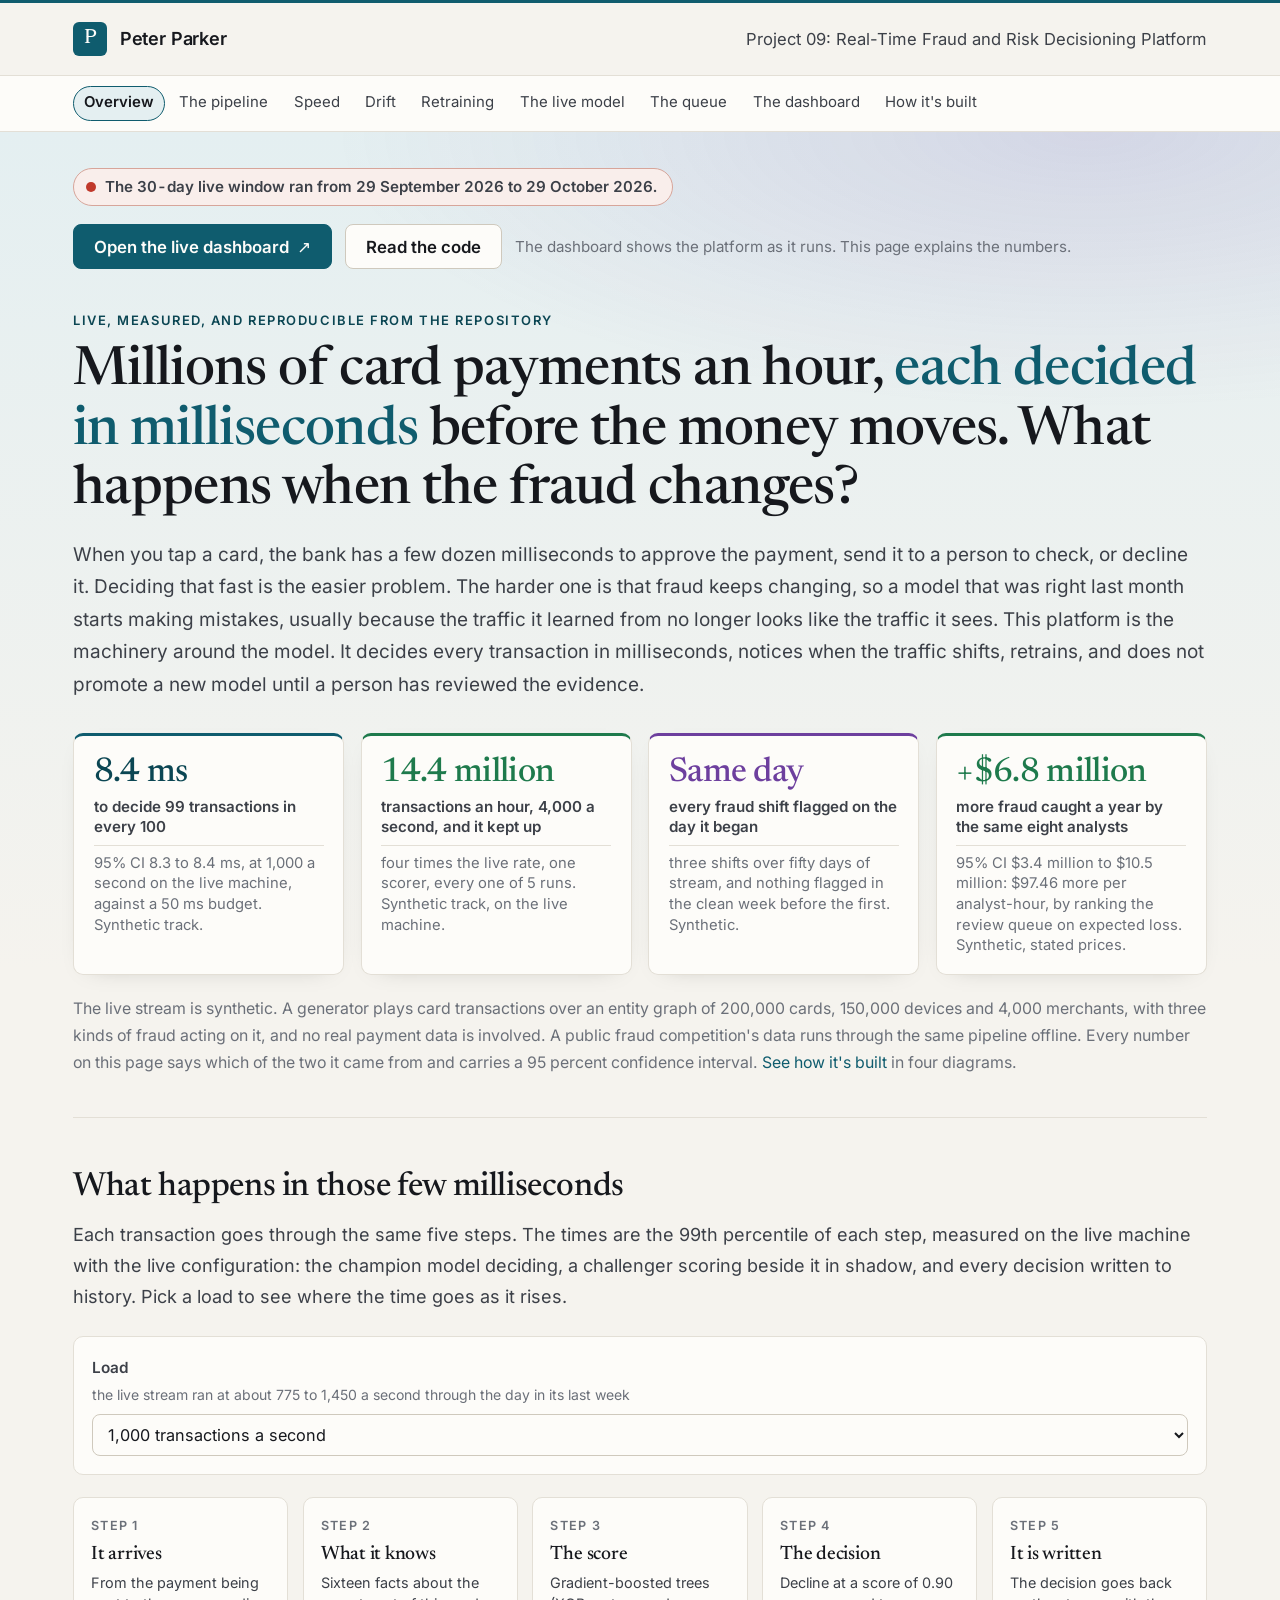
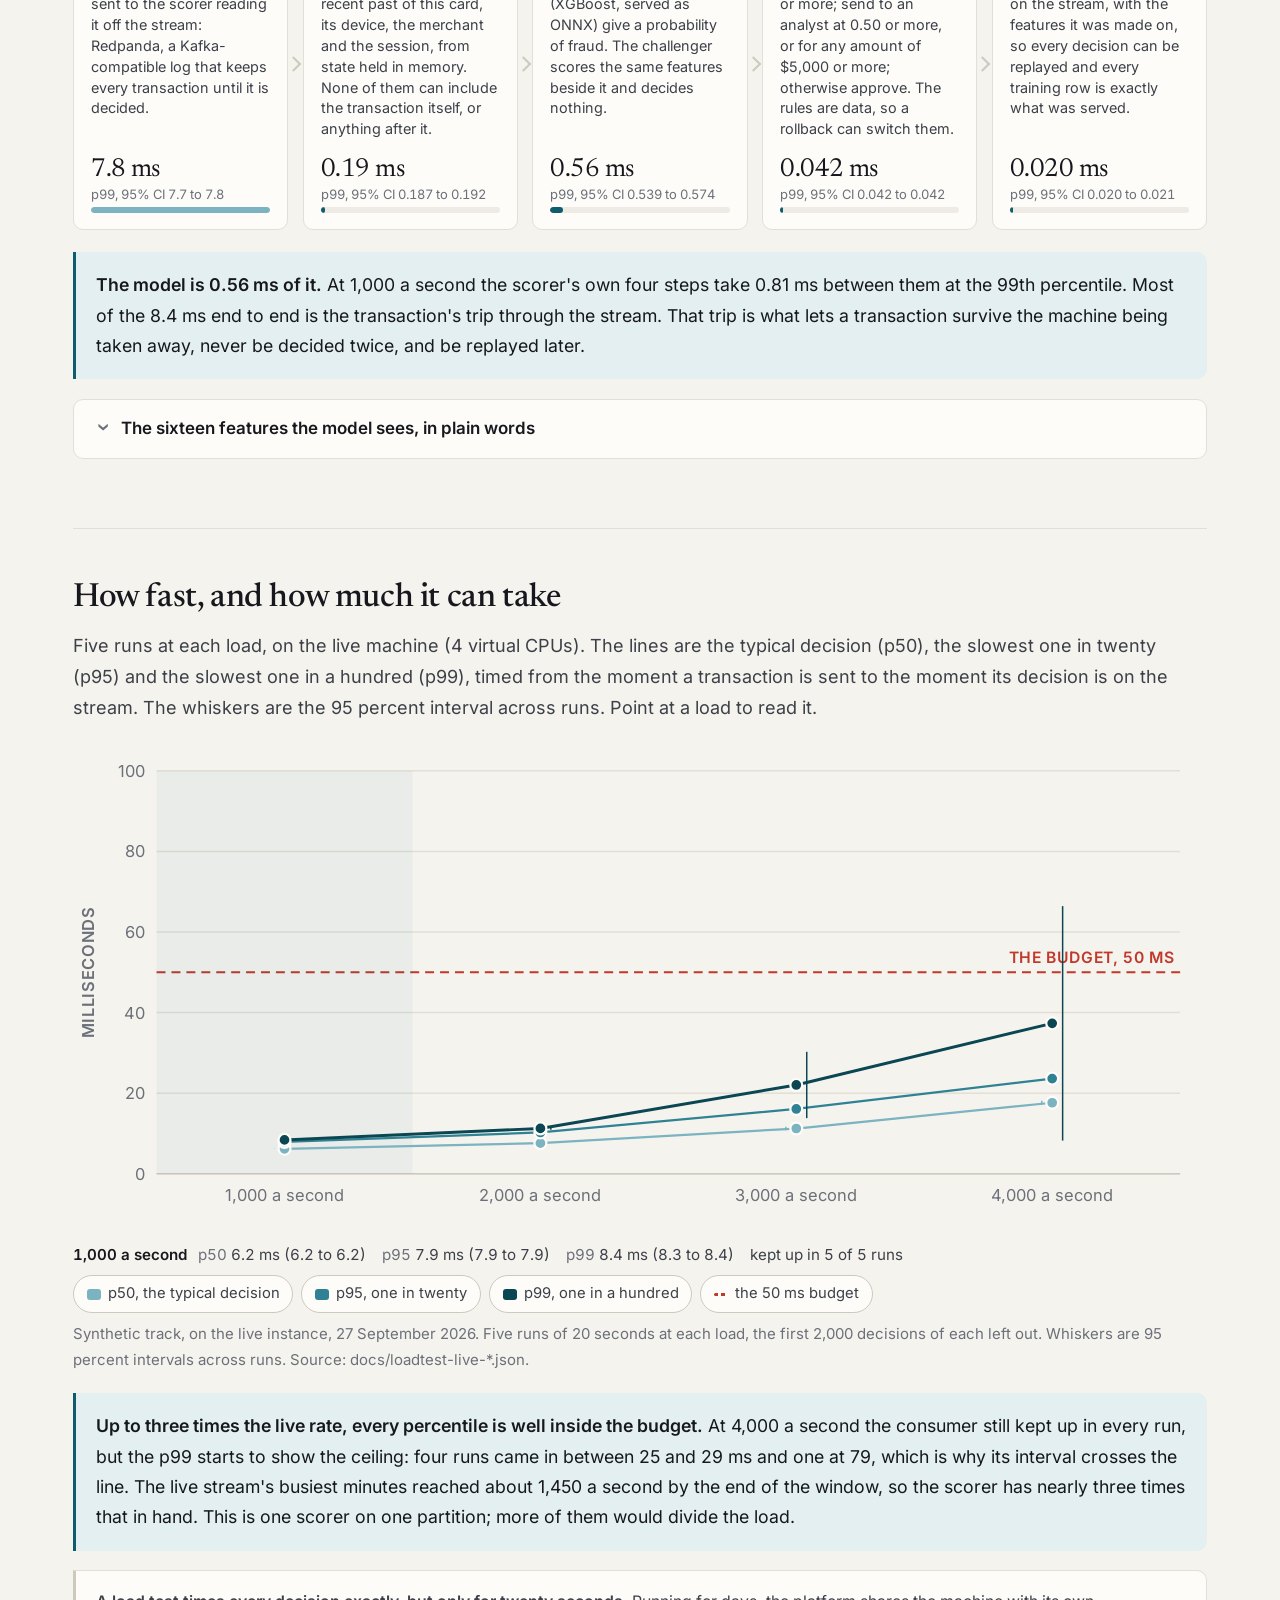
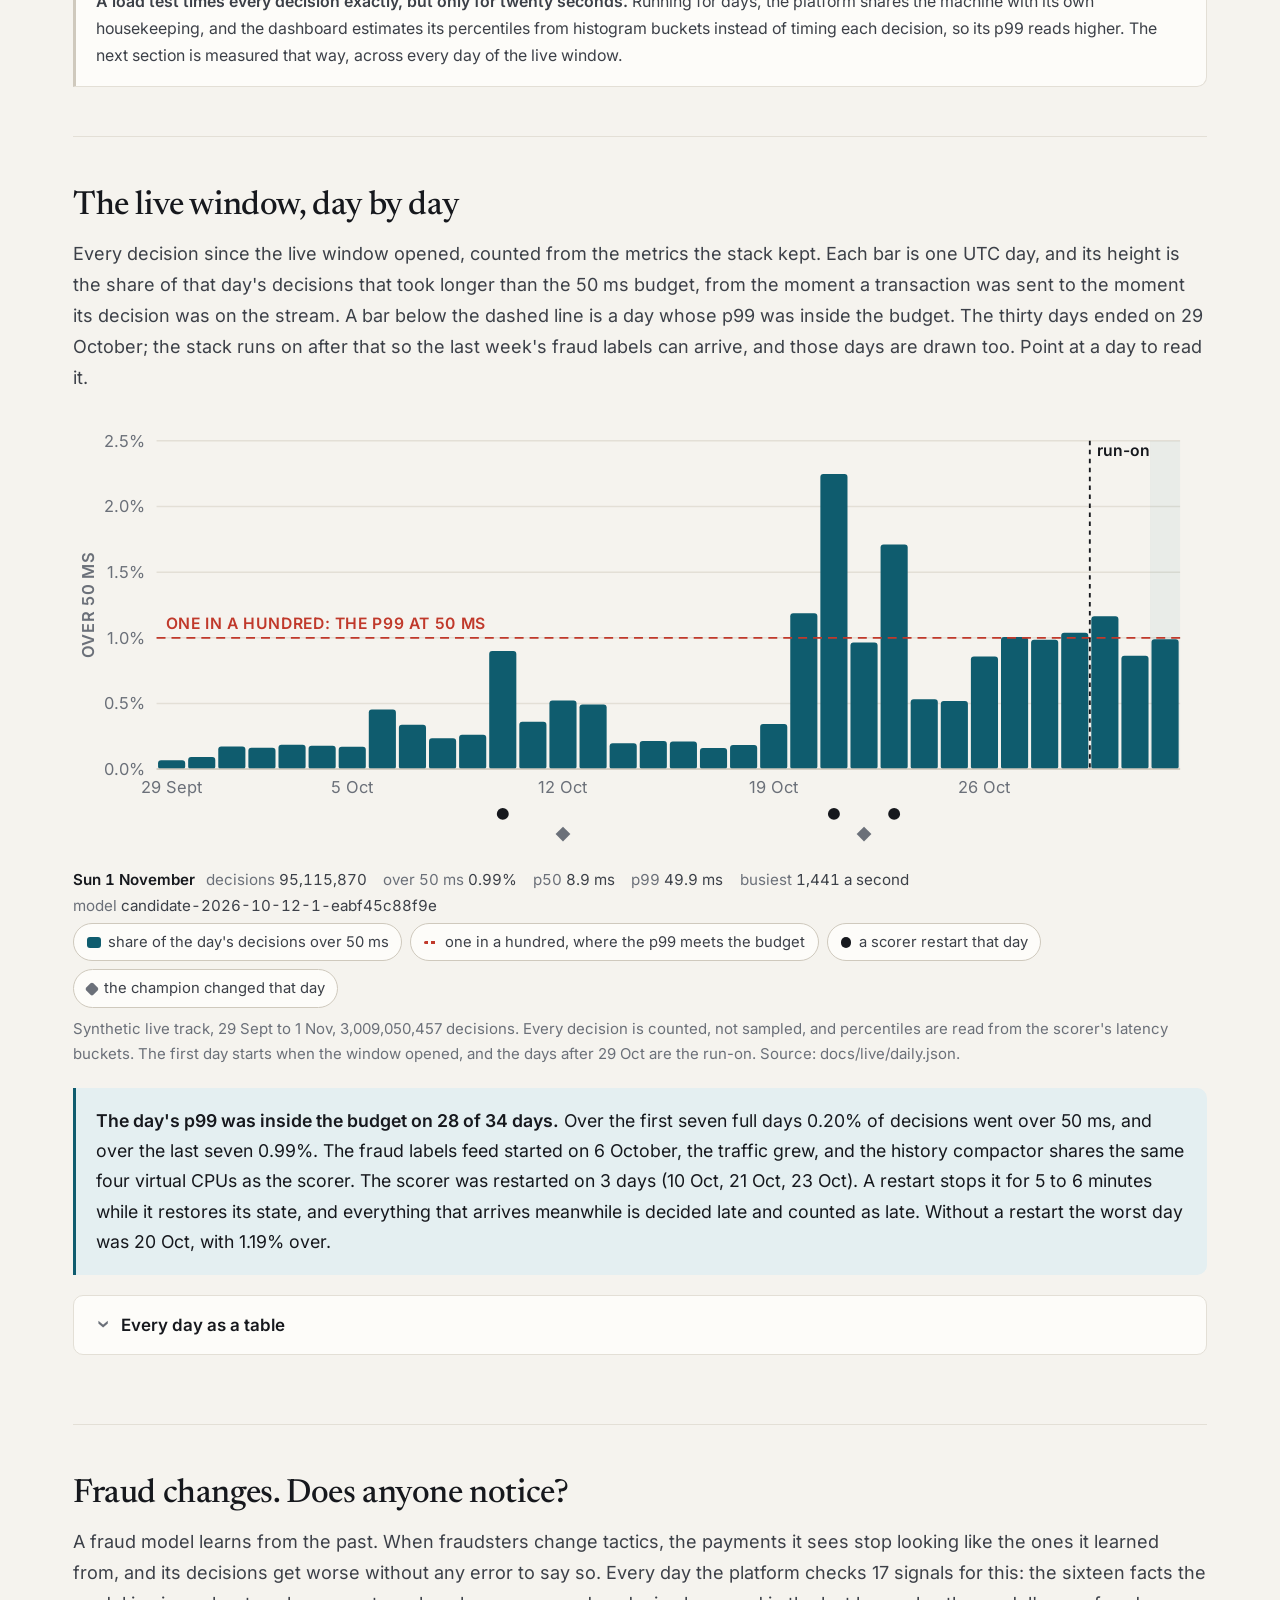
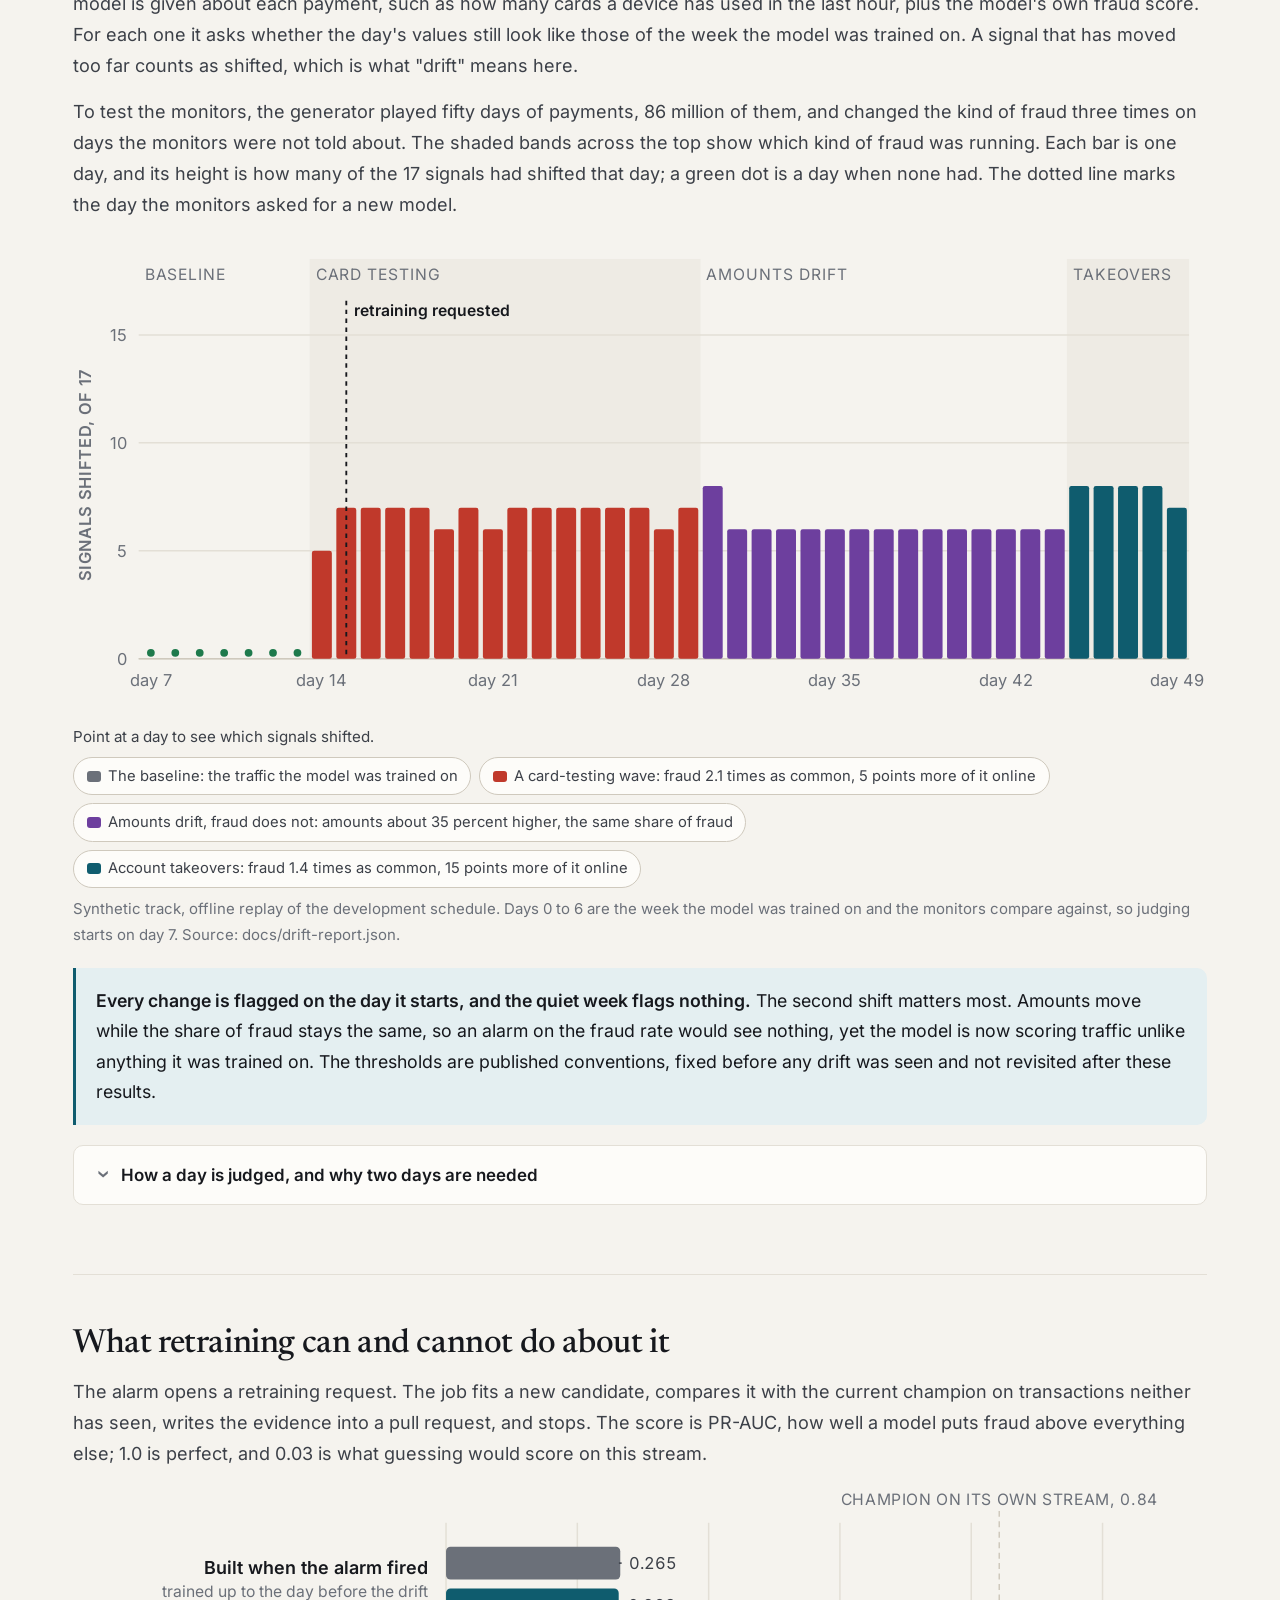
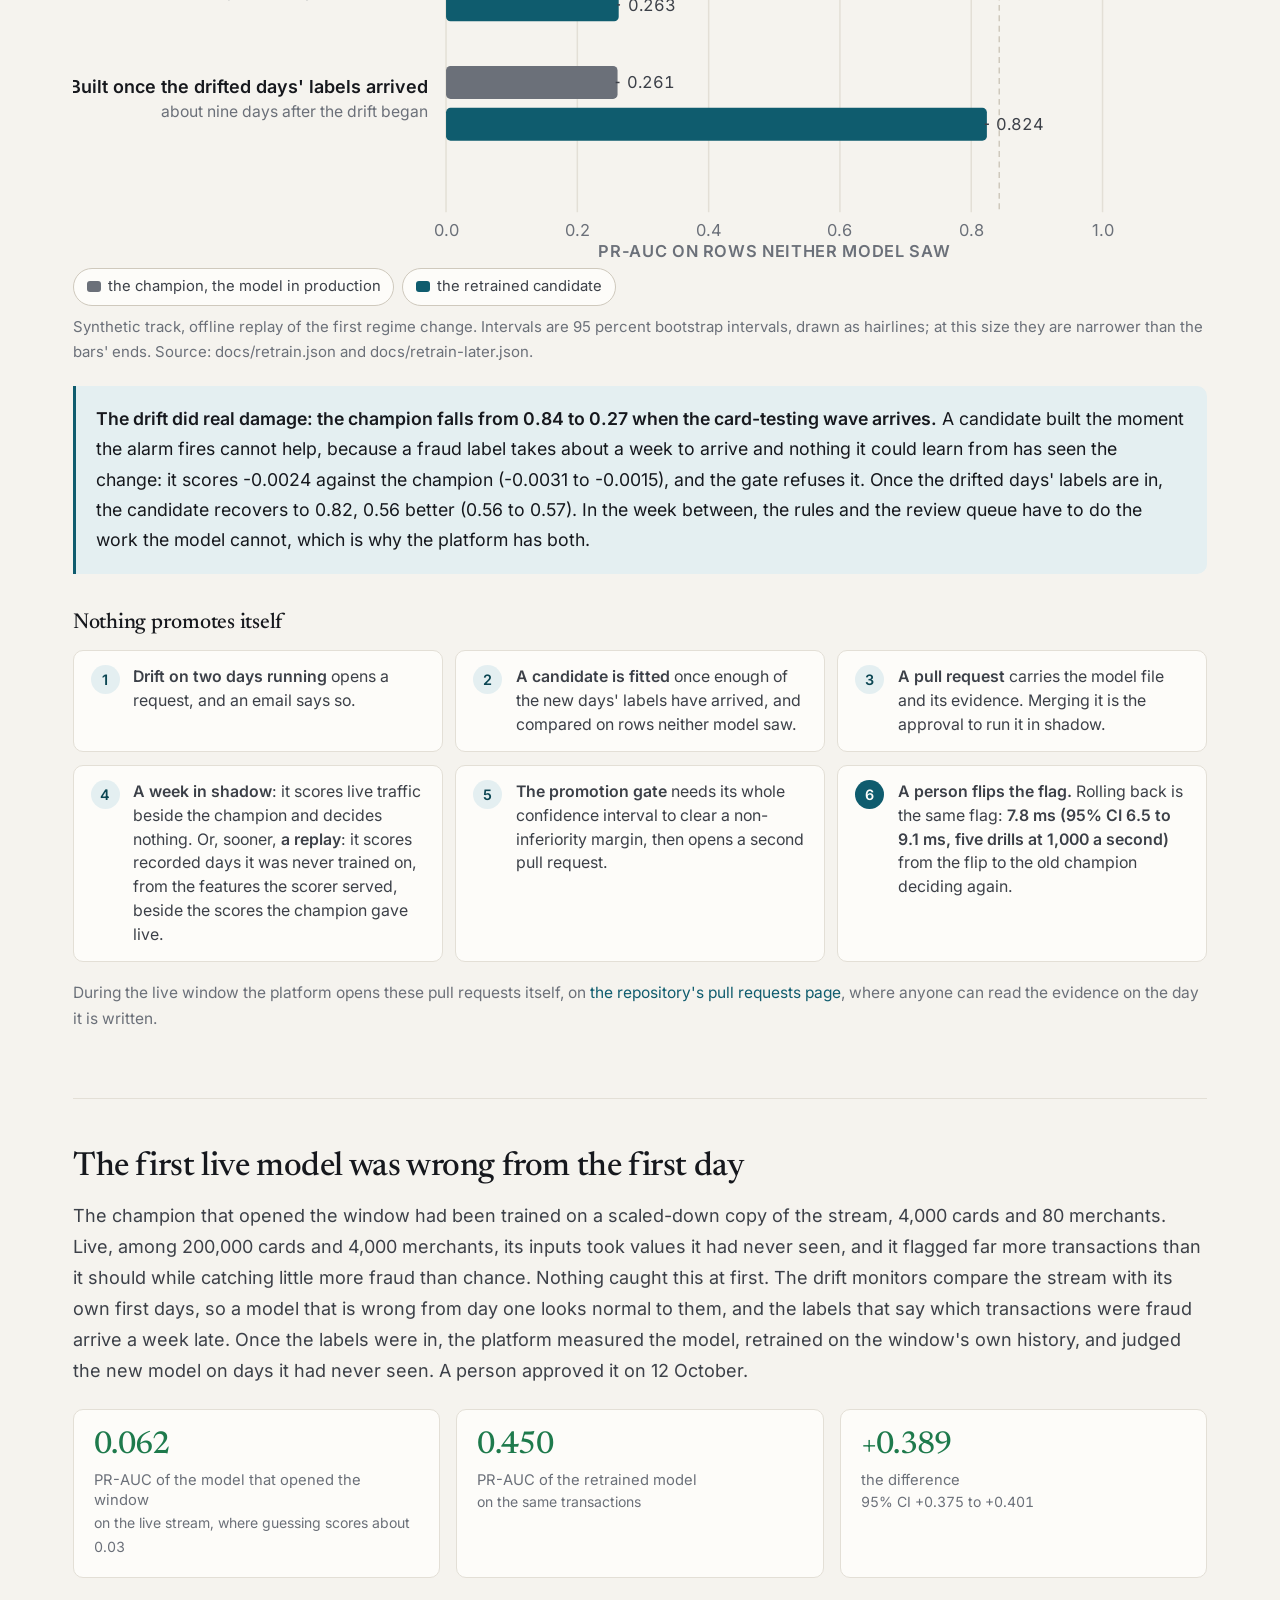
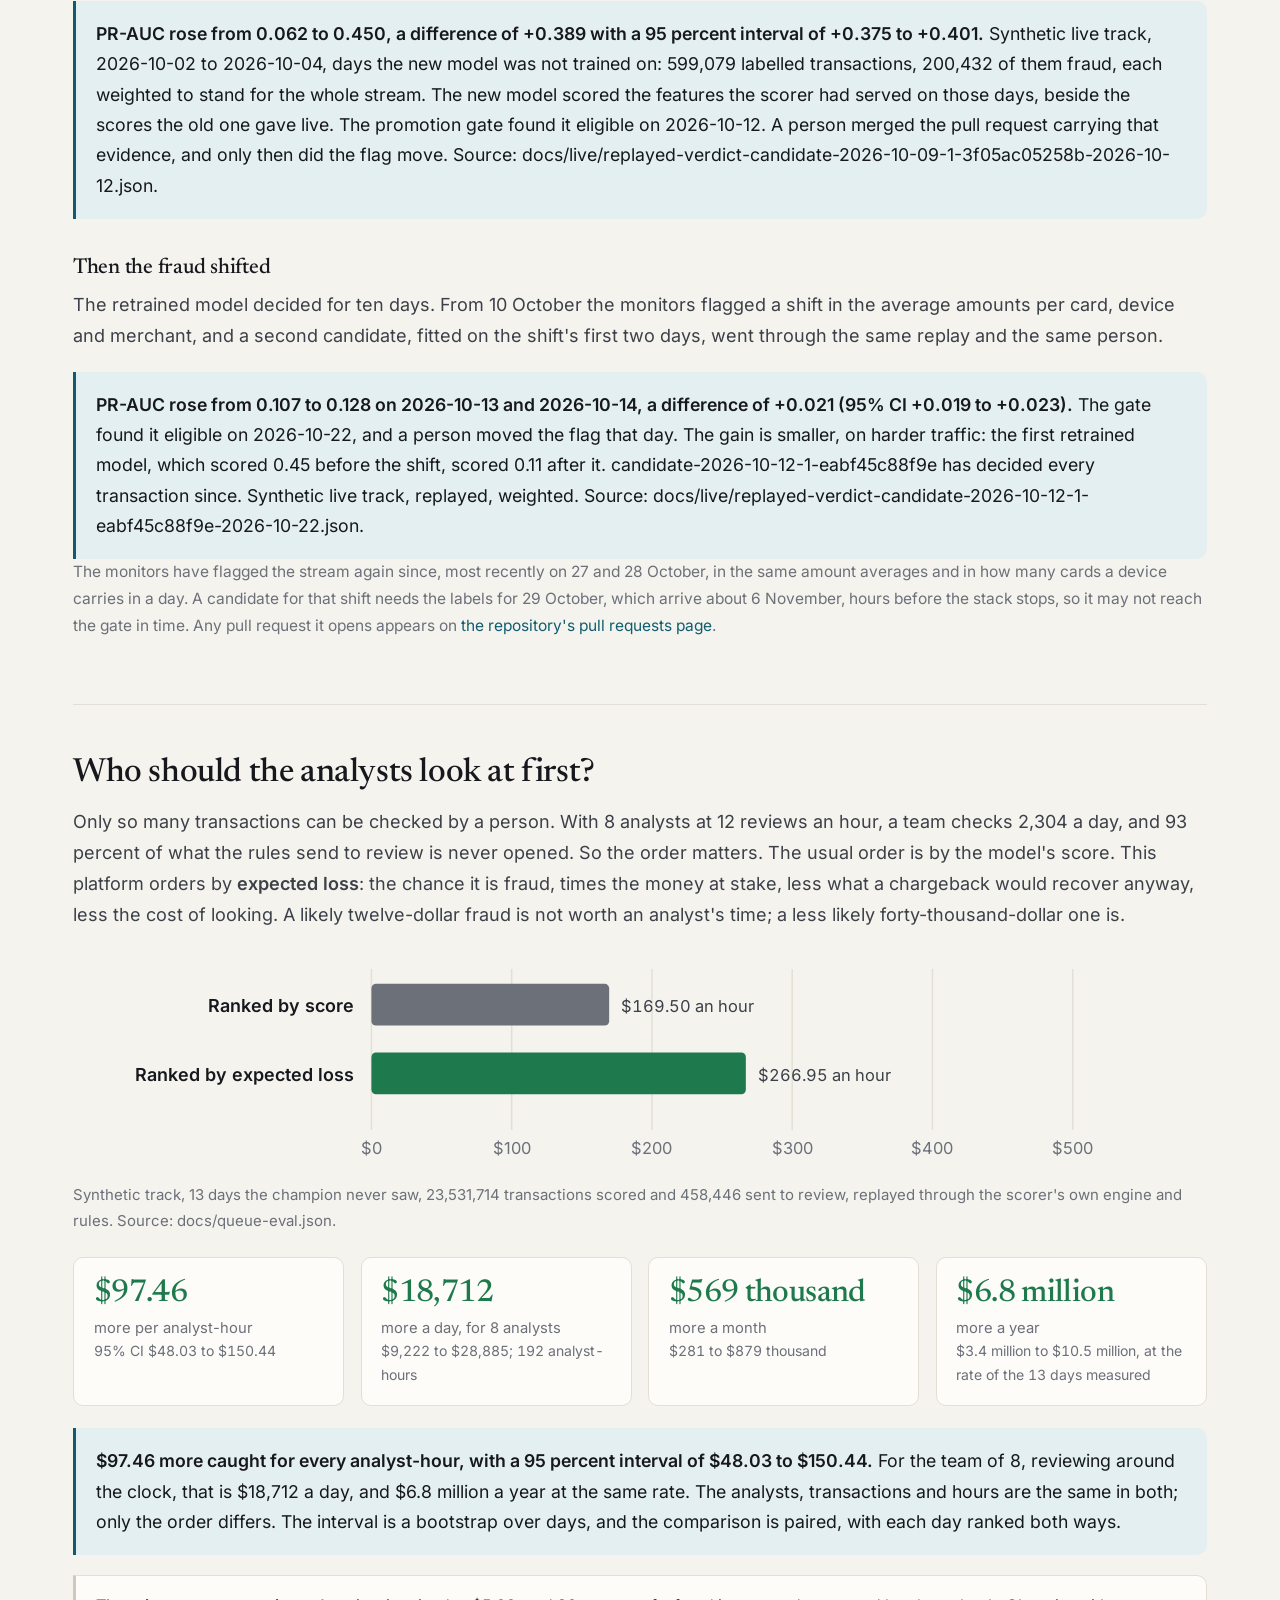
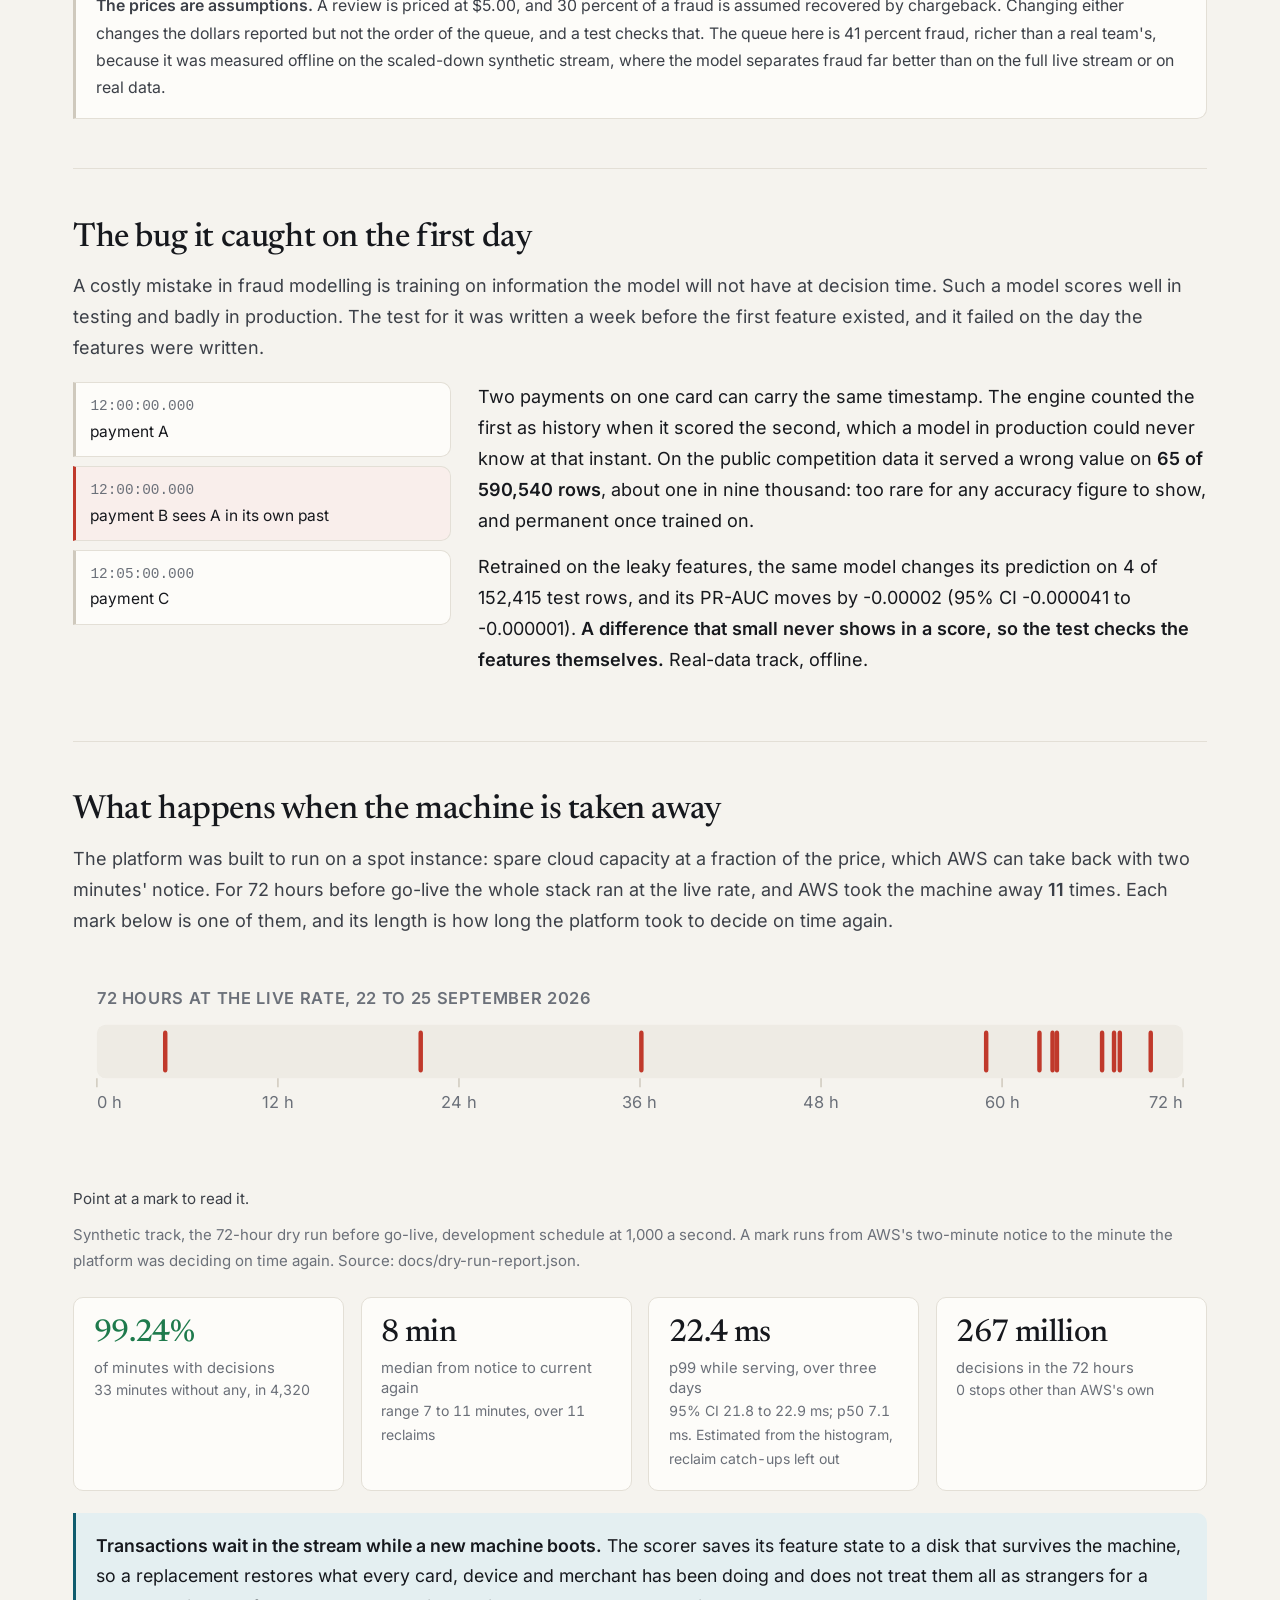
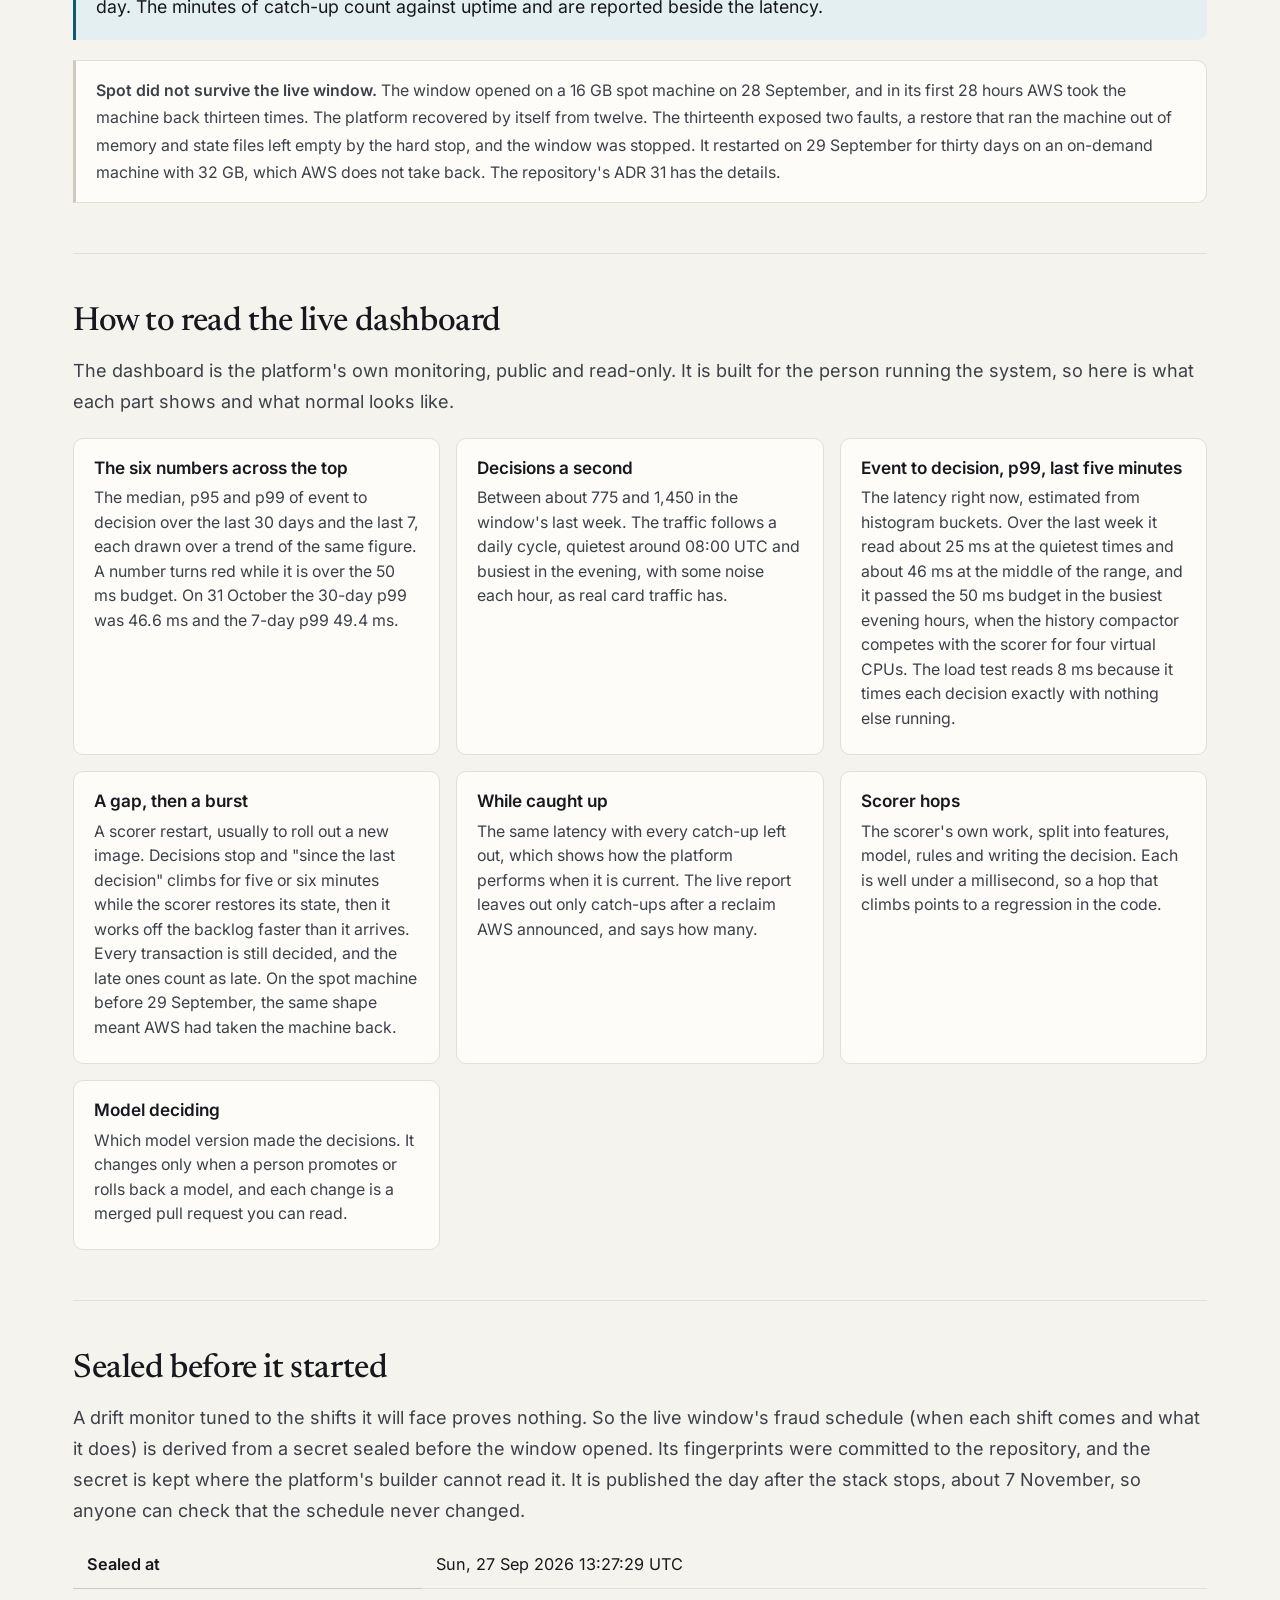
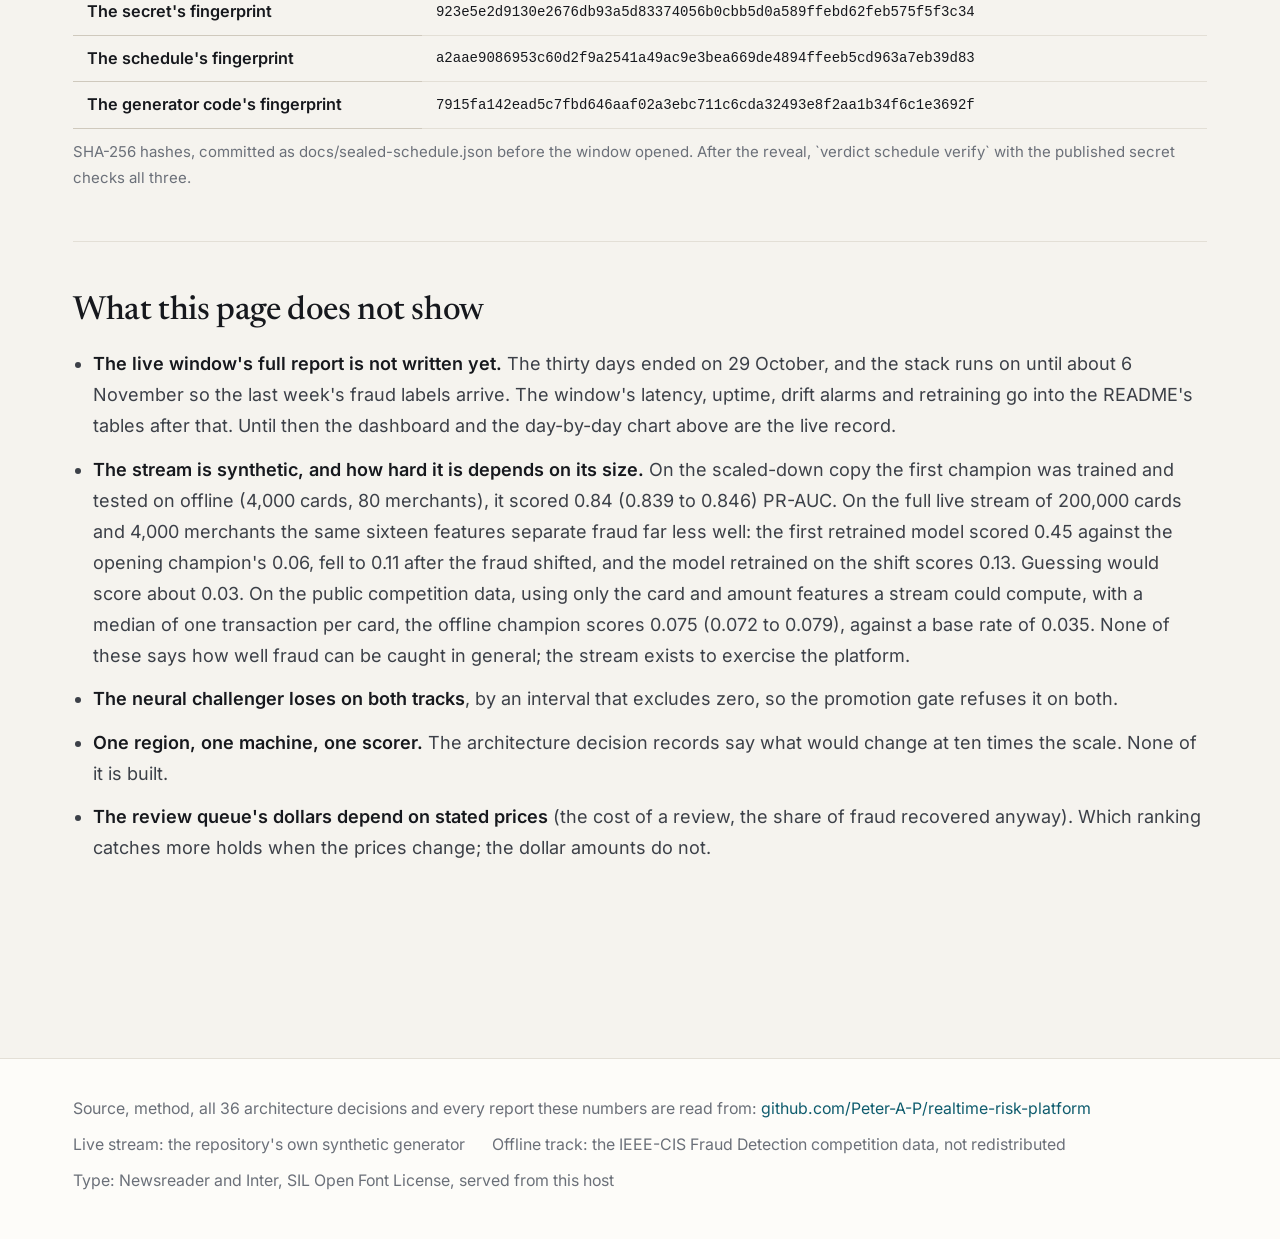
==== site/index.html @ 593aae74 "The drift chart explained for a reader new to it, in signals with plain names; the spot rehearsal mo" ====
<!doctype html>
<html lang="en">
<head>
<meta charset="utf-8">
<meta name="viewport" content="width=device-width, initial-scale=1">
<title>Real-Time Fraud and Risk Decisioning Platform: millions of card payments an hour, each decided in milliseconds</title>
<meta name="description" content="A fraud decisioning platform run live for thirty days on synthetic card transactions: each one scored in milliseconds, drift monitors watching a fraud schedule sealed before the window opened, retraining that stops at a pull request, and a review queue ranked by expected loss. Every number is measured and can be reproduced from the repository.">
<link rel="stylesheet" href="style.css">
</head>
<body>
<header class="top">
  <div class="top-inner">
    <a class="brand" href="https://peterparker.ca"><span class="mono-mark" aria-hidden="true">P</span>Peter Parker</a>
    <p class="top-nav"><a href="https://peterparker.ca/projects/realtime-risk-platform/">Project 09: Real-Time Fraud and Risk Decisioning Platform</a></p>
  </div>
</header>
<nav class="tabs" aria-label="This site">
  <div class="tabs-inner">
    <a href="index.html" aria-current="page">Overview</a>
    <a href="#pipeline-panel">The pipeline</a>
    <a href="#load-panel">Speed</a>
    <a href="#drift-panel">Drift</a>
    <a href="#retrain-panel">Retraining</a>
    <a href="#live-panel">The live model</a>
    <a href="#queue-panel">The queue</a>
    <a href="#dashboard-guide">The dashboard</a>
    <a href="architecture.html">How it's built</a>
  </div>
</nav>
<main>

  <header class="hero">
    <div class="live-strip" id="live-strip">
      <span class="pulse" aria-hidden="true"></span>
      <span id="live-text">A thirty-day live window</span>
    </div>
    <div class="cta">
      <a class="button primary" id="dashboard-link" href="https://risk.peterparker.ca">Open the live dashboard</a>
      <a class="button" href="https://github.com/Peter-A-P/realtime-risk-platform">Read the code</a>
      <span class="cta-note">The dashboard shows the platform as it runs. This page explains the numbers.</span>
    </div>

    <p class="eyebrow">Live, measured, and reproducible from the repository</p>
    <h1>Millions of card payments an hour, <span class="hl">each decided in milliseconds</span> before the money moves. What happens when the fraud changes?</h1>
    <p class="lead">
      When you tap a card, the bank has a few dozen milliseconds to approve the payment, send it
      to a person to check, or decline it. Deciding that fast is the easier problem. The harder one
      is that fraud keeps changing, so a model that was right last month starts making mistakes,
      usually because the traffic it learned from no longer looks like the traffic it sees. This
      platform is the machinery around the model. It decides every transaction in milliseconds,
      notices when the traffic shifts, retrains, and does not promote a new model until a person
      has reviewed the evidence.
    </p>
    <div class="hero-points">
      <div class="point">
        <span class="point-figure up" id="hero-p99">-</span>
        <span class="point-unit">to decide 99 transactions in every 100</span>
        <span class="point-label" id="hero-p99-note">at 1,000 a second on the live machine, against a 50 ms budget</span>
      </div>
      <div class="point good">
        <span class="point-figure up" id="hero-rate">-</span>
        <span class="point-unit" id="hero-rate-unit">transactions an hour, and it kept up</span>
        <span class="point-label" id="hero-rate-note">four times the live rate, one scorer, every run</span>
      </div>
      <div class="point violet">
        <span class="point-figure up">Same day</span>
        <span class="point-unit">every fraud shift flagged on the day it began</span>
        <span class="point-label" id="hero-drift-note">and nothing flagged in the clean week before the first one</span>
      </div>
      <div class="point good">
        <span class="point-figure up" id="hero-queue">-</span>
        <span class="point-unit">more fraud caught a year by the same eight analysts</span>
        <span class="point-label" id="hero-queue-note">by ranking the review queue on expected loss instead of score</span>
      </div>
    </div>
    <p class="hero-note">
      The live stream is synthetic. A generator plays card transactions over an entity graph of
      200,000 cards, 150,000 devices and 4,000 merchants, with three kinds of fraud acting on it,
      and no real payment data is involved. A public fraud competition's data runs through the
      same pipeline offline. Every number on this page says which of the two it came from and
      carries a 95 percent confidence interval.
      <a href="architecture.html">See how it's built</a> in four diagrams.
    </p>
  </header>

  <noscript>
    <p class="warning">
      This page draws its charts from one data file in the browser, so it needs JavaScript. The
      same numbers are in the repository's README, as tables.
    </p>
  </noscript>

  <p class="warning" id="failure" hidden></p>

  <section class="section" id="pipeline-panel">
    <h2>What happens in those few milliseconds</h2>
    <p class="section-lead">
      Each transaction goes through the same five steps. The times are the 99th percentile of each
      step, measured on the live machine with the live configuration: the champion model deciding,
      a challenger scoring beside it in shadow, and every decision written to history. Pick a load
      to see where the time goes as it rises.
    </p>

    <div class="controls">
      <div class="control">
        <label for="pipeline-rate">Load
          <span class="hint">the live stream ran at about 775 to 1,450 a second through the day in its last week</span>
        </label>
        <select id="pipeline-rate"></select>
      </div>
    </div>

    <ol class="pipeline" id="pipeline"></ol>

    <div class="verdict">
      <p id="pipeline-verdict">
        <strong>The model is the smallest part.</strong>
      </p>
    </div>

    <details class="disclose">
      <summary>The sixteen features the model sees, in plain words</summary>
      <p>
        A feature is a fact about the recent past, such as how busy this card has been or how many
        different cards this device has carried. Each one is computed once, by one piece of code,
        and written in the same call to the store training reads and the store serving reads, so
        the model is never trained on a number it will not be given in production. A test
        recomputes them from the raw log and fails if any of them could have seen the future.
      </p>
      <div class="feature-groups" id="features"></div>
    </details>
  </section>

  <section class="section" id="load-panel">
    <h2>How fast, and how much it can take</h2>
    <p class="section-lead">
      Five runs at each load, on the live machine (4 virtual CPUs). The lines are the typical
      decision (p50), the slowest one in twenty (p95) and the slowest one in a hundred (p99),
      timed from the moment a transaction is sent to the moment its decision is on the stream.
      The whiskers are the 95 percent interval across runs. Point at a load to read it.
    </p>
    <figure class="chart-figure">
      <div id="load-chart" class="chart"></div>
      <p class="readout" id="load-readout"></p>
      <div class="legend" id="load-legend"></div>
      <figcaption id="load-caption"></figcaption>
    </figure>
    <div class="verdict">
      <p id="load-verdict"></p>
    </div>
    <div class="assumption">
      <p>
        <strong>A load test times every decision exactly, but only for twenty seconds.</strong>
        Running for days, the platform shares the machine with its own housekeeping, and the
        dashboard estimates its percentiles from histogram buckets instead of timing each
        decision, so its p99 reads higher. The next section is measured that way, across every
        day of the live window.
      </p>
    </div>
  </section>

  <section class="section" id="window-panel">
    <h2>The live window, day by day</h2>
    <p class="section-lead">
      Every decision since the live window opened, counted from the metrics the stack kept. Each
      bar is one UTC day, and its height is the share of that day's decisions that took longer
      than the 50 ms budget, from the moment a transaction was sent to the moment its decision
      was on the stream. A bar below the dashed line is a day whose p99 was inside the budget.
      The thirty days ended on 29 October; the stack runs on after that so the last week's
      fraud labels can arrive, and those days are drawn too. Point at a day to read it.
    </p>
    <figure class="chart-figure">
      <div id="window-chart" class="chart"></div>
      <p class="readout" id="window-readout"></p>
      <div class="legend" id="window-legend"></div>
      <figcaption id="window-caption"></figcaption>
    </figure>
    <div class="verdict">
      <p id="window-verdict"></p>
    </div>
    <details class="disclose">
      <summary>Every day as a table</summary>
      <div class="table-wrap"><table id="window-table"></table></div>
    </details>
  </section>

  <section class="section" id="drift-panel">
    <h2>Fraud changes. Does anyone notice?</h2>
    <p class="section-lead" id="drift-lede">
      A fraud model learns from the past. When fraudsters change tactics, the payments it sees
      stop looking like the ones it learned from, and its decisions get worse without any error
      to say so. Every day the platform checks 17 signals for this: the sixteen facts the model
      is given about each payment, such as how many cards a device has used in the last hour,
      plus the model's own fraud score. For each one it asks whether the day's values still look
      like those of the week the model was trained on. A signal that has moved too far counts as
      shifted, which is what "drift" means here.
    </p>
    <p class="section-lead">
      To test the monitors, the generator played fifty days of payments, 86 million of them, and
      changed the kind of fraud three times on days the monitors were not told about. The shaded
      bands across the top show which kind of fraud was running. Each bar is one day, and its
      height is how many of the 17 signals had shifted that day; a green dot is a day when none
      had. The dotted line marks the day the monitors asked for a new model.
    </p>
    <figure class="chart-figure">
      <div id="drift-chart" class="chart wide-chart"></div>
      <p class="readout" id="drift-readout"></p>
      <div class="legend" id="drift-legend"></div>
      <figcaption id="drift-caption"></figcaption>
    </figure>
    <div class="verdict">
      <p>
        <strong>Every change is flagged on the day it starts, and the quiet week flags nothing.</strong>
        The second shift matters most. Amounts move while the share of fraud stays the same, so
        an alarm on the fraud rate would see nothing, yet the model is now scoring traffic unlike
        anything it was trained on. The thresholds are published conventions, fixed before any
        drift was seen and not revisited after these results.
      </p>
    </div>
    <details class="disclose">
      <summary>How a day is judged, and why two days are needed</summary>
      <p id="drift-method"></p>
    </details>
  </section>

  <section class="section" id="retrain-panel">
    <h2>What retraining can and cannot do about it</h2>
    <p class="section-lead">
      The alarm opens a retraining request. The job fits a new candidate, compares it with the
      current champion on transactions neither has seen, writes the evidence into a pull request,
      and stops. The score is PR-AUC, how well a model puts fraud above everything else; 1.0 is
      perfect, and 0.03 is what guessing would score on this stream.
    </p>
    <figure class="chart-figure">
      <div id="retrain-chart" class="chart wide-chart"></div>
      <div class="legend" id="retrain-legend"></div>
      <figcaption id="retrain-caption"></figcaption>
    </figure>
    <div class="verdict">
      <p id="retrain-verdict"></p>
    </div>

    <h3 class="subhead">Nothing promotes itself</h3>
    <ol class="steps">
      <li><span class="step-n">1</span><span class="step-body"><strong>Drift on two days running</strong> opens a request, and an email says so.</span></li>
      <li><span class="step-n">2</span><span class="step-body"><strong>A candidate is fitted</strong> once enough of the new days' labels have arrived, and compared on rows neither model saw.</span></li>
      <li><span class="step-n">3</span><span class="step-body"><strong>A pull request</strong> carries the model file and its evidence. Merging it is the approval to run it in shadow.</span></li>
      <li><span class="step-n">4</span><span class="step-body"><strong>A week in shadow</strong>: it scores live traffic beside the champion and decides nothing. Or, sooner, <strong>a replay</strong>: it scores recorded days it was never trained on, from the features the scorer served, beside the scores the champion gave live.</span></li>
      <li><span class="step-n">5</span><span class="step-body"><strong>The promotion gate</strong> needs its whole confidence interval to clear a non-inferiority margin, then opens a second pull request.</span></li>
      <li><span class="step-n">6</span><span class="step-body"><strong>A person flips the flag.</strong> Rolling back is the same flag: <strong id="rollback-ms">-</strong> from the flip to the old champion deciding again.</span></li>
    </ol>
    <p class="note">
      During the live window the platform opens these pull requests itself, on
      <a href="https://github.com/Peter-A-P/realtime-risk-platform/pulls?q=is%3Apr">the repository's pull requests page</a>,
      where anyone can read the evidence on the day it is written.
    </p>
  </section>

  <section class="section" id="live-panel">
    <h2>The first live model was wrong from the first day</h2>
    <p class="section-lead">
      The champion that opened the window had been trained on a scaled-down copy of the stream,
      4,000 cards and 80 merchants. Live, among 200,000 cards and 4,000 merchants, its inputs
      took values it had never seen, and it flagged far more transactions than it should while
      catching little more fraud than chance. Nothing caught this at first. The drift monitors
      compare the stream with its own first days, so a model that is wrong from day one looks
      normal to them, and the labels that say which transactions were fraud arrive a week late.
      Once the labels were in, the platform measured the model, retrained on the window's own
      history, and judged the new model on days it had never seen. A person approved it on
      12 October.
    </p>
    <section class="headline" id="live-headline" aria-label="The first live model against the retrained one"></section>
    <div class="verdict">
      <p id="live-verdict"></p>
    </div>

    <h3 class="subhead" id="live-next-head">Then the fraud shifted</h3>
    <p class="section-lead" id="live-next-lede">
      The retrained model decided for ten days. From 10 October the monitors flagged a shift in
      the average amounts per card, device and merchant, and a second candidate, fitted on the
      shift's first two days, went through the same replay and the same person.
    </p>
    <div class="verdict">
      <p id="live-next"></p>
    </div>
    <p class="note">
      The monitors have flagged the stream again since, most recently on 27 and 28 October, in
      the same amount averages and in how many cards a device carries in a day. A candidate for
      that shift needs the labels for 29 October, which arrive about 6 November, hours before the
      stack stops, so it may not reach the gate in time. Any pull request it opens appears on
      <a href="https://github.com/Peter-A-P/realtime-risk-platform/pulls?q=is%3Apr">the repository's pull requests page</a>.
    </p>
  </section>

  <section class="section" id="queue-panel">
    <h2>Who should the analysts look at first?</h2>
    <p class="section-lead" id="queue-lede"></p>
    <figure class="chart-figure">
      <div id="queue-chart" class="chart"></div>
      <figcaption id="queue-caption"></figcaption>
    </figure>
    <section class="headline" id="queue-headline" aria-label="What the difference adds up to for the team"></section>
    <div class="verdict">
      <p id="queue-verdict"></p>
    </div>
    <div class="assumption">
      <p id="queue-assumption"></p>
    </div>
  </section>

  <section class="section" id="leak-panel">
    <h2>The bug it caught on the first day</h2>
    <p class="section-lead">
      A costly mistake in fraud modelling is training on information the model will not have at
      decision time. Such a model scores well in testing and badly in production. The test for it
      was written a week before the first feature existed, and it failed on the day the features
      were written.
    </p>
    <div class="leak">
      <div class="leak-events" aria-hidden="true">
        <div class="leak-event"><span class="leak-time">12:00:00.000</span><span>payment A</span></div>
        <div class="leak-event bad"><span class="leak-time">12:00:00.000</span><span>payment B sees A in its own past</span></div>
        <div class="leak-event"><span class="leak-time">12:05:00.000</span><span>payment C</span></div>
      </div>
      <div class="leak-text">
        <p>
          Two payments on one card can carry the same timestamp. The engine counted the first as
          history when it scored the second, which a model in production could never know at that
          instant. On the public competition data it served a wrong value on
          <strong>65 of 590,540 rows</strong>, about one in nine thousand: too rare for any
          accuracy figure to show, and permanent once trained on.
        </p>
        <p id="leak-inflation"></p>
      </div>
    </div>
  </section>

  <section class="section" id="spot-panel">
    <h2>What happens when the machine is taken away</h2>
    <p class="section-lead">
      The platform was built to run on a spot instance: spare cloud capacity at a fraction of the
      price, which AWS can take back with two minutes' notice. For 72 hours before go-live the
      whole stack ran at the live rate, and AWS took the machine away
      <strong id="spot-count">-</strong> times. Each mark below is one of them, and its length is
      how long the platform took to decide on time again.
    </p>
    <figure class="chart-figure">
      <div id="spot-chart" class="chart"></div>
      <p class="readout" id="spot-readout"></p>
      <figcaption id="spot-caption"></figcaption>
    </figure>
    <section class="headline" id="spot-headline" aria-live="polite"></section>
    <div class="verdict">
      <p>
        <strong>Transactions wait in the stream while a new machine boots.</strong> The scorer
        saves its feature state to a disk that survives the machine, so a replacement restores
        what every card, device and merchant has been doing and does not treat them all as
        strangers for a day. The minutes of catch-up count against uptime and are reported beside
        the latency.
      </p>
    </div>
    <div class="assumption">
      <p>
        <strong>Spot did not survive the live window.</strong> The window opened on a 16 GB spot
        machine on 28 September, and in its first 28 hours AWS took the machine back thirteen
        times. The platform recovered by itself from twelve. The thirteenth exposed two faults, a
        restore that ran the machine out of memory and state files left empty by the hard stop,
        and the window was stopped. It restarted on 29 September for thirty days on an on-demand
        machine with 32 GB, which AWS does not take back. The repository's ADR 31 has the details.
      </p>
    </div>
  </section>

  <section class="section" id="dashboard-guide">
    <h2>How to read the live dashboard</h2>
    <p class="section-lead">
      The dashboard is the platform's own monitoring, public and read-only. It is built for the
      person running the system, so here is what each part shows and what normal looks like.
    </p>
    <div class="guide">
      <article class="guide-card">
        <h3>The six numbers across the top</h3>
        <p>
          The median, p95 and p99 of event to decision over the last 30 days and the last 7, each
          drawn over a trend of the same figure. A number turns red while it is over the 50 ms
          budget. On 31 October the 30-day p99 was 46.6 ms and the 7-day p99 49.4 ms.
        </p>
      </article>
      <article class="guide-card">
        <h3>Decisions a second</h3>
        <p>
          Between about 775 and 1,450 in the window's last week. The traffic follows a daily
          cycle, quietest around 08:00 UTC and busiest in the evening, with some noise each hour,
          as real card traffic has.
        </p>
      </article>
      <article class="guide-card">
        <h3>Event to decision, p99, last five minutes</h3>
        <p>
          The latency right now, estimated from histogram buckets. Over the last week it read
          about 25 ms at the quietest times and about 46 ms at the middle of the range, and it
          passed the 50 ms budget in the busiest evening hours, when the history compactor
          competes with the scorer for four virtual CPUs. The load test reads 8 ms because it
          times each decision exactly with nothing else running.
        </p>
      </article>
      <article class="guide-card">
        <h3>A gap, then a burst</h3>
        <p>
          A scorer restart, usually to roll out a new image. Decisions stop and "since the last
          decision" climbs for five or six minutes while the scorer restores its state, then it
          works off the backlog faster than it arrives. Every transaction is still decided, and
          the late ones count as late. On the spot machine before 29 September, the same shape
          meant AWS had taken the machine back.
        </p>
      </article>
      <article class="guide-card">
        <h3>While caught up</h3>
        <p>
          The same latency with every catch-up left out, which shows how the platform performs
          when it is current. The live report leaves out only catch-ups after a reclaim AWS
          announced, and says how many.
        </p>
      </article>
      <article class="guide-card">
        <h3>Scorer hops</h3>
        <p>
          The scorer's own work, split into features, model, rules and writing the decision. Each
          is well under a millisecond, so a hop that climbs points to a regression in the code.
        </p>
      </article>
      <article class="guide-card">
        <h3>Model deciding</h3>
        <p>
          Which model version made the decisions. It changes only when a person promotes or rolls
          back a model, and each change is a merged pull request you can read.
        </p>
      </article>
    </div>
  </section>

  <section class="section" id="sealed-panel">
    <h2>Sealed before it started</h2>
    <p class="section-lead">
      A drift monitor tuned to the shifts it will face proves nothing. So the live window's fraud
      schedule (when each shift comes and what it does) is derived from a secret sealed before the
      window opened. Its fingerprints were committed to the repository, and the secret is kept
      where the platform's builder cannot read it. It is published the day after the stack stops,
      about 7 November, so anyone can check that the schedule never changed.
    </p>
    <div class="table-wrap">
      <table id="sealed-table"></table>
    </div>
  </section>

  <section class="section" id="honesty">
    <h2>What this page does not show</h2>
    <ul>
      <li>
        <strong>The live window's full report is not written yet.</strong> The thirty days ended on
        29 October, and the stack runs on until about 6 November so the last week's fraud labels
        arrive. The window's latency, uptime, drift alarms and retraining go into the README's
        tables after that. Until then the dashboard and the day-by-day chart above are the live
        record.
      </li>
      <li>
        <strong>The stream is synthetic, and how hard it is depends on its size.</strong> On the
        scaled-down copy the first champion was trained and tested on offline (4,000 cards, 80
        merchants), it scored <span id="honesty-synth">-</span> PR-AUC. On the full live stream
        of 200,000 cards and 4,000 merchants the same sixteen features separate fraud far less
        well: <span id="honesty-live">-</span>. Guessing would score about 0.03. On the public
        competition data, using only the card and amount features a stream could compute, with a
        median of one transaction per card, the offline champion scores
        <span id="honesty-real">-</span>. None of these says how well fraud can be caught in
        general; the stream exists to exercise the platform.
      </li>
      <li>
        <strong>The neural challenger loses on both tracks</strong>, by an interval that excludes
        zero, so the promotion gate refuses it on both.
      </li>
      <li>
        <strong>One region, one machine, one scorer.</strong> The architecture decision records
        say what would change at ten times the scale. None of it is built.
      </li>
      <li>
        <strong>The review queue's dollars depend on stated prices</strong> (the cost of a review,
        the share of fraud recovered anyway). Which ranking catches more holds when the prices
        change; the dollar amounts do not.
      </li>
    </ul>
  </section>

</main>

<footer class="foot">
  <div class="foot-inner">
    <p>
      Source, method, all <span id="adr-count">-</span> architecture decisions and every report these numbers are read from:
      <a href="https://github.com/Peter-A-P/realtime-risk-platform">github.com/Peter-A-P/realtime-risk-platform</a>
    </p>
    <ul>
      <li>Live stream: the repository's own synthetic generator</li>
      <li>Offline track: the IEEE-CIS Fraud Detection competition data, not redistributed</li>
      <li>Type: Newsreader and Inter, SIL Open Font License, served from this host</li>
    </ul>
  </div>
</footer>
<script src="app.js"></script>
</body>
</html>
---- site/style.css ----
/* One stylesheet, no framework, no build step. The page is a static file a stranger can read,
   and its stylesheet should be too.

   The palette, the type and the 3px rule over the page are peterparker.ca's, shared with the
   other project pages (capacity, targeting, adaptive, finishline), because this page is part of
   that site even though a separate host serves it. The two fonts are copied into this folder
   rather than linked: the page makes no off-origin request, and a font is a request. Both are
   SIL Open Font License; fonts/LICENSE.txt says where they came from. */

@font-face {
  font-family: "Newsreader";
  font-style: normal;
  font-weight: 200 800;
  font-display: swap;
  src: url(fonts/newsreader-latin.woff2) format("woff2");
}

@font-face {
  font-family: "Inter";
  font-style: normal;
  font-weight: 400 600;
  font-display: swap;
  src: url(fonts/inter-latin.woff2) format("woff2");
}

:root {
  color-scheme: light dark;
  --paper: #f5f3ee;
  --paper-soft: #fdfcf9;
  --ink: #16181d;
  --ink-soft: #3c4048;
  --ink-faint: #6b7079;
  --line: #e3dfd6;
  --line-2: #cfc9bd;
  --line-soft: #eeebe4;
  --accent: #0f5c6e;
  --accent-ink: #0b4653;
  --accent-soft: #e4eff1;
  --warn: #c0392b;
  --good: #1e7a4c;
  --alt: #6d3f9e;
  --shift: rgba(192, 57, 43, 0.09);
  /* An ordered set in one hue, darkest first: the three percentiles. */
  --lv0: #0b4653;
  --lv1: #2f8294;
  --lv2: #7bb3c0;
  --serif: "Newsreader", Georgia, "Times New Roman", serif;
  --sans: "Inter", ui-sans-serif, system-ui, -apple-system, "Segoe UI", Roboto, sans-serif;
  --mono: ui-monospace, "Cascadia Mono", Consolas, "SF Mono", Menlo, monospace;
  --radius: 10px;
  --shadow: 0 6px 24px -18px rgba(0, 0, 0, 0.35);
  --column: 66rem;
}

@media (prefers-color-scheme: dark) {
  :root {
    --paper: #0e1013;
    --paper-soft: #15181d;
    --ink: #ece9e2;
    --ink-soft: #c9c6bf;
    --ink-faint: #969ba5;
    --line: #262a31;
    --line-2: #363b44;
    --line-soft: #1c2026;
    --accent: #7cc7d6;
    --accent-ink: #a9dde7;
    --accent-soft: #14262b;
    --warn: #f0736a;
    --good: #58c286;
    --alt: #b191e0;
    --shift: rgba(240, 115, 106, 0.13);
    --lv0: #cbeaf2;
    --lv1: #7cc7d6;
    --lv2: #3d8ea1;
    --shadow: 0 6px 24px -14px rgba(0, 0, 0, 0.6);
  }
}

* { box-sizing: border-box; }

html { font-size: 18px; -webkit-text-size-adjust: 100%; }

body {
  margin: 0;
  background: var(--paper);
  color: var(--ink);
  font-family: var(--sans);
  font-size: 1rem;
  line-height: 1.72;
  overflow-x: clip;
  border-top: 3px solid var(--accent);
  font-feature-settings: "cv11", "ss01";
}

main {
  max-width: var(--column);
  margin: 0 auto;
  padding: 0 1.5rem 5rem;
}

h1, h2, h3 {
  font-family: var(--serif);
  font-weight: 500;
  letter-spacing: -0.012em;
}

h1 { font-size: clamp(2.1rem, 4.6vw, 3rem); line-height: 1.1; margin: 0 0 1rem; }
h2 { font-size: clamp(1.55rem, 2.6vw, 2rem); line-height: 1.2; margin: 0 0 0.7rem; }
h3 { font-size: 1.2rem; line-height: 1.25; margin: 0 0 0.45rem; }
p { margin: 0 0 0.85rem; }

a { color: var(--accent); text-decoration: none; text-underline-offset: 0.15em; }
a:hover, a:focus-visible { text-decoration: underline; }
:focus-visible { outline: 2px solid var(--accent); outline-offset: 2px; }

code { font-family: var(--mono); font-size: 0.9em; }

strong { font-weight: 600; }

/* ---------------------------------------------------------------- the way back */

.top { border-bottom: 1px solid var(--line); background: var(--paper); }

.top-inner {
  max-width: var(--column);
  margin: 0 auto;
  padding: 0 1.5rem;
  height: 4rem;
  display: flex;
  align-items: center;
  justify-content: space-between;
  gap: 1rem;
}

.brand {
  display: inline-flex;
  align-items: center;
  gap: 0.7rem;
  color: var(--ink);
  font-weight: 600;
  letter-spacing: -0.01em;
}

.brand:hover { text-decoration: none; color: var(--accent-ink); }

.mono-mark {
  width: 1.9rem;
  height: 1.9rem;
  border-radius: 6px;
  background: var(--accent);
  color: #fdfcf9;
  font-family: var(--serif);
  font-weight: 500;
  font-size: 1.15rem;
  display: inline-flex;
  align-items: center;
  justify-content: center;
}

@media (prefers-color-scheme: dark) { .mono-mark { color: #0e1013; } }

.top-nav { font-size: 0.92rem; color: var(--ink-soft); text-align: right; margin: 0; }
.top-nav a { color: var(--ink-soft); }
.top-nav a:hover { color: var(--accent-ink); }

/* ---------------------------------------------------------------- hero */

.hero { position: relative; padding: 2rem 0 2.25rem; border-bottom: 1px solid var(--line); }


/* The first screen as on gate.peterparker.ca: a wash of the accent behind it, full width,
   fading into the page, and figure cards with a coloured rule across the top. */
.hero::before {
  content: "";
  position: absolute;
  z-index: -1;
  top: 0;
  bottom: 0;
  left: 50%;
  width: 100vw;
  margin-left: -50vw;
  background:
    radial-gradient(60rem 22rem at 85% 0%, color-mix(in srgb, var(--alt) 14%, transparent), transparent 70%),
    linear-gradient(180deg, var(--accent-soft), var(--paper) 85%);
}

.hero h1 .hl { color: var(--accent); }
.hero .eyebrow { color: var(--accent-ink); }
.hero .point { border-top: 3px solid var(--accent); box-shadow: var(--shadow); }
.hero .point.good { border-top-color: var(--good); }
.hero .point.violet { border-top-color: var(--alt); }
.hero .point .point-figure { color: var(--accent-ink); }
.hero .point.good .point-figure { color: var(--good); }
.hero .point.violet .point-figure { color: var(--alt); }
.hero .point .point-figure.down { color: var(--warn); }

.eyebrow {
  text-transform: uppercase;
  letter-spacing: 0.12em;
  font-size: 0.72rem;
  font-weight: 600;
  color: var(--ink-faint);
  margin: 0 0 0.6rem;
}

.lead { font-size: 1.05rem; color: var(--ink-soft); }

.hero-points {
  display: grid;
  grid-template-columns: repeat(auto-fit, minmax(12rem, 1fr));
  gap: 0.9rem;
  margin: 1.75rem 0 1.1rem;
}

.point {
  background: var(--paper-soft);
  border: 1px solid var(--line);
  border-radius: var(--radius);
  padding: 1rem 1.1rem;
}

.point-figure {
  display: block;
  font-family: var(--serif);
  font-size: 1.9rem;
  font-weight: 500;
  font-variant-numeric: tabular-nums;
  letter-spacing: -0.02em;
  line-height: 1.15;
  color: var(--ink);
}

.point-figure.up { color: var(--good); }
.point-figure.down { color: var(--warn); }

.point-unit {
  display: block;
  margin-top: 0.2rem;
  font-size: 0.84rem;
  font-weight: 600;
  color: var(--ink-soft);
  line-height: 1.35;
}

.point-label {
  display: block;
  margin-top: 0.4rem;
  padding-top: 0.4rem;
  border-top: 1px solid var(--line);
  font-size: 0.82rem;
  color: var(--ink-faint);
  line-height: 1.4;
}

.point-extra {
  display: block;
  margin-top: 0.25rem;
  font-size: 0.8rem;
  color: var(--ink-faint);
  line-height: 1.35;
  font-variant-numeric: tabular-nums;
}

.hero-models {
  position: relative;
  font-size: 0.86rem;
  color: var(--ink-soft);
  margin: 0 0 0.6rem;
}

/* A term that explains itself. The bubble hangs from the paragraph rather than
   from the word, because the paragraph is the one box that is always inside the page: a
   bubble anchored to a name at the end of a line would run off the right edge. It opens on
   focus as well as hover, so a keyboard reaches it and a tap on a phone opens it. */
.term {
  border-bottom: 1px dotted var(--ink-faint);
  cursor: help;
}

.term:hover, .term:focus { color: var(--accent-ink); border-bottom-color: var(--accent); }

.term::after {
  content: attr(data-note);
  position: absolute;
  left: 0;
  top: calc(100% + 0.4rem);
  width: min(32rem, 100%);
  padding: 0.7rem 0.85rem;
  background: var(--paper-soft);
  color: var(--ink-soft);
  border: 1px solid var(--line-2);
  border-radius: var(--radius);
  box-shadow: var(--shadow);
  font-size: 0.84rem;
  font-weight: 400;
  line-height: 1.5;
  z-index: 10;
  pointer-events: none;
  opacity: 0;
  visibility: hidden;
  transition: opacity 0.12s ease;
}

.term:hover::after, .term:focus::after { opacity: 1; visibility: visible; }

/* Read by a screen reader, drawn for nobody: the notes the bubbles show, as descriptions. */
.visually-hidden {
  position: absolute;
  width: 1px;
  height: 1px;
  overflow: hidden;
  clip-path: inset(50%);
  white-space: nowrap;
}

.hero-note { font-size: 0.88rem; color: var(--ink-faint); margin: 0; }

/* ---------------------------------------------------------------- sections */

.section { padding: 2.75rem 0; border-bottom: 1px solid var(--line); }
.section:last-of-type { border-bottom: 0; }
.section-lead { color: var(--ink-soft); }
.note { font-size: 0.86rem; color: var(--ink-faint); }

.warning {
  max-width: var(--column);
  margin: 1.25rem auto;
  padding: 0.9rem 1.1rem;
  border-left: 3px solid var(--warn);
  border-radius: 0 var(--radius) var(--radius) 0;
  background: color-mix(in srgb, var(--warn) 9%, transparent);
}

/* The callout a section's finding goes in, and the one an assumption goes in. Same shape,
   different weight: a finding is the point of the section, an assumption is the fine print
   that stops the finding being overread. */
.verdict {
  margin: 1.1rem 0 0;
  padding: 1rem 1.1rem;
  border-radius: 0 var(--radius) var(--radius) 0;
  background: var(--accent-soft);
  border-left: 3px solid var(--accent);
  font-size: 0.98rem;
}

.verdict p:last-child { margin-bottom: 0; }

.assumption {
  margin: 1.1rem 0 0;
  padding: 0.9rem 1.1rem;
  border: 1px solid var(--line);
  border-left: 3px solid var(--line-2);
  border-radius: 0 var(--radius) var(--radius) 0;
  background: var(--paper-soft);
  font-size: 0.88rem;
  color: var(--ink-soft);
}

.assumption p:last-child { margin-bottom: 0; }

/* ---------------------------------------------------------------- controls */

.controls {
  display: grid;
  grid-template-columns: repeat(auto-fit, minmax(13rem, 1fr));
  gap: 1rem;
  margin: 1.25rem 0;
  padding: 1rem;
  background: var(--paper-soft);
  border: 1px solid var(--line);
  border-radius: var(--radius);
}

.control { display: flex; flex-direction: column; gap: 0.4rem; min-width: 0; }
.control.wide { grid-column: 1 / -1; }

label { font-size: 0.85rem; font-weight: 600; color: var(--ink-soft); }

.hint {
  display: block;
  font-weight: 400;
  font-size: 0.78rem;
  color: var(--ink-faint);
  margin-top: 0.1rem;
}

select, input[type="range"] { width: 100%; font: inherit; accent-color: var(--accent); }

select {
  padding: 0.5rem 0.6rem;
  border: 1px solid var(--line-2);
  border-radius: 8px;
  background: var(--paper-soft);
  color: var(--ink);
  font-size: 0.9rem;
}

input[type="range"] { height: 1.6rem; }

output { font-variant-numeric: tabular-nums; color: var(--accent-ink); font-weight: 600; }

/* ---------------------------------------------------------------- charts */

.chart-figure { margin: 1.1rem 0; }
.chart { width: 100%; }
.chart svg { width: 100%; height: auto; display: block; touch-action: pan-y; }

/* A chart whose labels are words rather than ticks cannot be shrunk to a phone's width and
   still be read, so it keeps its size and scrolls sideways instead. */
.wide-chart { overflow-x: auto; -webkit-overflow-scrolling: touch; }
.wide-chart svg { min-width: 40rem; }

figcaption { font-size: 0.83rem; color: var(--ink-faint); margin-top: 0.5rem; }

.gridline { stroke: var(--line); stroke-width: 1; }
.axis-line { stroke: var(--line-2); stroke-width: 1; }
.tick { fill: var(--ink-faint); font-size: 11px; }
.axis-title { fill: var(--ink-faint); font-size: 11px; font-weight: 600; letter-spacing: 0.04em; text-transform: uppercase; }
.series { fill: none; stroke-linejoin: round; stroke-linecap: round; stroke-width: 1.5; }
.band { fill: var(--accent); stroke: none; }

/* Series colours and their swatches, set here rather than on the element so that both
   follow the palette into dark mode. */
.m0 { stroke: var(--accent); }
.m1 { stroke: var(--warn); }
.m2 { stroke: var(--alt); }
.sw0 { background: var(--accent); }
.sw1 { background: var(--warn); }
.sw2 { background: var(--alt); }
.sw-ink { background: var(--ink); }
.sw-accent { background: var(--accent); }
.sw-band { background: var(--accent); }
.sw-warn { background: var(--warn); color: var(--warn); }
.sw-faint { background: var(--ink-faint); color: var(--ink-faint); }
.nominal { stroke: var(--ink-faint); stroke-width: 1; stroke-dasharray: 5 4; fill: none; }
.actual-line { fill: none; stroke: var(--ink); stroke-width: 1.5; stroke-linejoin: round; }
.median { fill: none; stroke: var(--accent); stroke-width: 1.75; stroke-linejoin: round; }
/* Thinner lines, for a view with many points in the same width. */
.actual-line.thin, .median.thin { stroke-width: 0.8; }

.service { fill: none; stroke: var(--warn); stroke-width: 1.5; stroke-dasharray: 6 4; }
.shift-span { fill: var(--shift); }
.shift-label { fill: var(--ink-faint); font-size: 10.5px; letter-spacing: 0.06em; text-transform: uppercase; }
.cursor { stroke: var(--ink-faint); stroke-width: 1; stroke-dasharray: 3 3; }
.dot { stroke: var(--paper-soft); stroke-width: 1.5; fill: var(--ink); }
.dot.median { fill: var(--accent); }
.dot.m0 { fill: var(--accent); }
.dot.m1 { fill: var(--warn); }
.dot.m2 { fill: var(--alt); }
.catcher { cursor: crosshair; }

/* A bar is a length, so it gets a fill and no outline; its interval is a hairline in ink,
   because it is not another series. */
.bar { stroke: none; }
.bar.lv0 { fill: var(--lv0); }
.bar.lv1 { fill: var(--lv1); }
.bar.lv2 { fill: var(--lv2); }
.bar.own { fill-opacity: 0.7; stroke: var(--ink-faint); stroke-width: 1; stroke-dasharray: 3 2; }
.sw-lv0 { background: var(--lv0); }
.sw-lv1 { background: var(--lv1); }
.sw-lv2 { background: var(--lv2); }
.whisker { stroke: var(--ink-soft); stroke-width: 1; }
.zero { stroke: var(--ink-faint); stroke-width: 1.25; }
.zero-label { fill: var(--ink-faint); font-size: 10.5px; }
.bar-value { fill: var(--ink-soft); font-size: 11px; font-variant-numeric: tabular-nums; }
.row-label { fill: var(--ink); font-size: 12px; font-weight: 600; }
.row-note { fill: var(--ink-faint); font-size: 10.5px; }
.divider { stroke: var(--line-2); stroke-width: 1; stroke-dasharray: 4 3; }
.divider-label { fill: var(--ink-faint); font-size: 10.5px; letter-spacing: 0.04em; text-transform: uppercase; }

.legend { display: flex; flex-wrap: wrap; gap: 0.45rem; margin: 0.25rem 0 0.5rem; }

.legend-item {
  display: inline-flex;
  align-items: center;
  gap: 0.4rem;
  font-size: 0.82rem;
  padding: 0.3rem 0.7rem;
  border: 1px solid var(--line-2);
  border-radius: 999px;
  background: var(--paper-soft);
  color: var(--ink-soft);
}

.swatch { width: 14px; height: 3px; border-radius: 2px; display: inline-block; flex: none; }
.swatch.dashed { background: repeating-linear-gradient(90deg, currentColor 0 4px, transparent 4px 7px); }
.swatch.block { height: 11px; border-radius: 3px; opacity: 0.3; }
/* A bar's swatch is the bar's colour at full strength: it names a series, not a band. */
.swatch.solid { height: 11px; border-radius: 3px; }

/* The hover readout. One row per series, values right-aligned so they line up as a column. */
.readout {
  min-height: 1.6rem;
  margin: 0.3rem 0 0;
  font-size: 0.84rem;
  color: var(--ink-soft);
  font-variant-numeric: tabular-nums;
}

.readout .when { font-weight: 600; color: var(--ink); margin-right: 0.6rem; }
.readout .pair { margin-right: 0.9rem; white-space: nowrap; }
.readout .key { color: var(--ink-faint); }

/* ---------------------------------------------------------------- tables */

.table-wrap { overflow-x: auto; -webkit-overflow-scrolling: touch; }

table { width: 100%; border-collapse: collapse; font-size: 0.9rem; }

th, td {
  text-align: left;
  padding: 0.5rem 0.75rem;
  border-bottom: 1px solid var(--line);
  white-space: nowrap;
}

th {
  font-weight: 600;
  color: var(--ink);
  font-size: 0.82rem;
  background: var(--line-soft);
  border-bottom-color: var(--line-2);
  vertical-align: bottom;
}

tbody th { background: transparent; font-size: 0.9rem; }
/* A long row label is the one cell allowed to wrap, so that it does not push the whole
   table out of its column. */
tbody th.wrap { white-space: normal; max-width: 14rem; }

td.num, th.num { text-align: right; font-variant-numeric: tabular-nums; }

/* Narrower gutters for a table that only just fits the column. */
.tight th, .tight td { padding-left: 0.55rem; padding-right: 0.55rem; }

caption { caption-side: bottom; text-align: left; color: var(--ink-faint); font-size: 0.83rem; padding-top: 0.6rem; }

tbody tr.reference { background: var(--accent-soft); }

.interval { color: var(--ink-faint); font-size: 0.82em; }

.better { color: var(--good); font-weight: 600; }
.worse { color: var(--warn); font-weight: 600; }

/* ---------------------------------------------------------------- headline stats */

.headline {
  display: grid;
  grid-template-columns: repeat(auto-fit, minmax(11rem, 1fr));
  gap: 0.9rem;
  margin: 1.25rem 0;
}

.stat {
  background: var(--paper-soft);
  border: 1px solid var(--line);
  border-radius: var(--radius);
  padding: 1rem 1.1rem;
}

.figure {
  display: block;
  font-family: var(--serif);
  font-size: 1.75rem;
  font-weight: 500;
  font-variant-numeric: tabular-nums;
  letter-spacing: -0.02em;
  line-height: 1.15;
}

.stat.up .figure { color: var(--good); }
.stat.down .figure { color: var(--warn); }

.caption { display: block; margin-top: 0.3rem; font-size: 0.82rem; color: var(--ink-faint); line-height: 1.4; }

.range { display: block; font-size: 0.78rem; color: var(--ink-faint); font-variant-numeric: tabular-nums; }

/* ---------------------------------------------------------------- disclosure */

.disclose {
  border: 1px solid var(--line);
  border-radius: var(--radius);
  padding: 0 1.1rem;
  margin: 1.1rem 0;
  background: var(--paper-soft);
}

.disclose summary {
  display: flex;
  align-items: baseline;
  gap: 0.6rem;
  cursor: pointer;
  padding: 0.8rem 0 0.8rem 0.25rem;
  font-weight: 600;
  font-size: 0.94rem;
  list-style: none;
}

.disclose summary::-webkit-details-marker { display: none; }

.disclose summary::before {
  content: "\203A";
  flex: none;
  width: 0.6em;
  text-align: center;
  font-size: 1.2em;
  line-height: 1;
  color: var(--ink-faint);
  transform: rotate(90deg);
  transition: transform 0.12s ease;
}

.disclose[open] summary::before { transform: rotate(270deg); }
.disclose summary:hover { color: var(--accent-ink); }
.disclose[open] summary { border-bottom: 1px solid var(--line); margin-bottom: 0.75rem; }
.disclose > *:last-child { margin-bottom: 0.85rem; }

@media (prefers-reduced-motion: reduce) {
  .disclose summary::before { transition: none; }
  .term::after { transition: none; }
}

/* ---------------------------------------------------------------- footer */

.foot {
  border-top: 1px solid var(--line);
  background: var(--paper-soft);
  margin-top: 2rem;
}

.foot-inner {
  max-width: var(--column);
  margin: 0 auto;
  padding: 2rem 1.5rem 2.5rem;
  font-size: 0.88rem;
  color: var(--ink-faint);
}

.foot-inner p { margin: 0 0 0.5rem; }

.foot-inner ul { list-style: none; margin: 0; padding: 0; display: flex; flex-wrap: wrap; gap: 0.5rem 1.5rem; }

@media (max-width: 34rem) {
  html { font-size: 17px; }
  main { padding: 0 1rem 3rem; }
  .top-inner { padding: 0 1rem; height: auto; min-height: 4rem; flex-wrap: wrap; gap: 0.25rem 1rem; padding-top: 0.6rem; padding-bottom: 0.6rem; }
  .top-nav { text-align: left; }
  .controls { padding: 0.85rem; }
  .foot-inner { padding: 1.5rem 1rem 2rem; }
}

/* ---------------------------------------------------------------- this page's own */

/* The live strip and the way to the dashboard sit above the headline, because the dashboard
   is the one thing on this page that is happening now, and a reader who came for it should
   not have to scroll to find it. */
.live-strip {
  display: inline-flex;
  align-items: center;
  gap: 0.55rem;
  padding: 0.3rem 0.8rem 0.3rem 0.65rem;
  margin: 0 0 1rem;
  border: 1px solid color-mix(in srgb, var(--good) 35%, var(--line));
  border-radius: 1.1rem;
  background: color-mix(in srgb, var(--good) 8%, var(--paper-soft));
  font-size: 0.84rem;
  font-weight: 600;
  color: var(--ink-soft);
  font-variant-numeric: tabular-nums;
}

.pulse {
  width: 0.55rem;
  height: 0.55rem;
  border-radius: 50%;
  background: var(--good);
  box-shadow: 0 0 0 0 color-mix(in srgb, var(--good) 55%, transparent);
  animation: pulse 2.2s ease-out infinite;
  flex: none;
}

@keyframes pulse {
  0% { box-shadow: 0 0 0 0 color-mix(in srgb, var(--good) 55%, transparent); }
  70% { box-shadow: 0 0 0 0.55rem color-mix(in srgb, var(--good) 0%, transparent); }
  100% { box-shadow: 0 0 0 0 color-mix(in srgb, var(--good) 0%, transparent); }
}

.cta {
  display: flex;
  flex-wrap: wrap;
  align-items: center;
  gap: 0.6rem 0.75rem;
  margin: 0 0 2.25rem;
}

.button {
  display: inline-flex;
  align-items: center;
  gap: 0.45rem;
  padding: 0.62rem 1.1rem;
  border: 1px solid var(--line-2);
  border-radius: 8px;
  background: var(--paper-soft);
  color: var(--ink);
  font-weight: 600;
  font-size: 0.93rem;
  line-height: 1.2;
}

.button:hover, .button:focus-visible { text-decoration: none; border-color: var(--accent); color: var(--accent-ink); }

.button.primary { background: var(--accent); border-color: var(--accent); color: #fdfcf9; }
.button.primary::after { content: "\2197"; font-weight: 400; }
.button.primary:hover, .button.primary:focus-visible { background: var(--accent-ink); border-color: var(--accent-ink); color: #fdfcf9; }

@media (prefers-color-scheme: dark) {
  .button.primary, .button.primary:hover, .button.primary:focus-visible { color: #0e1013; }
}

.cta-note { font-size: 0.84rem; color: var(--ink-faint); }

.subhead { margin-top: 2rem; }

/* The pipeline: five steps, each a card with its share of the time drawn under it. */
.pipeline {
  list-style: none;
  padding: 0;
  margin: 1.25rem 0;
  display: grid;
  grid-template-columns: repeat(5, minmax(0, 1fr));
  gap: 0.8rem;
  counter-reset: stage;
}

.stage {
  position: relative;
  background: var(--paper-soft);
  border: 1px solid var(--line);
  border-radius: var(--radius);
  padding: 0.9rem 0.95rem 0.85rem;
  display: flex;
  flex-direction: column;
  gap: 0.35rem;
  min-width: 0;
}

.stage::before {
  counter-increment: stage;
  content: "Step " counter(stage);
  font-size: 0.7rem;
  font-weight: 600;
  letter-spacing: 0.1em;
  text-transform: uppercase;
  color: var(--ink-faint);
}

/* The arrow between two cards, drawn in the gap so it takes no room from either. */
.stage:not(:last-child)::after {
  content: "";
  position: absolute;
  top: 50%;
  right: -0.66rem;
  width: 0.5rem;
  height: 0.5rem;
  border-top: 2px solid var(--line-2);
  border-right: 2px solid var(--line-2);
  transform: translateY(-50%) rotate(45deg);
}

.stage h3 { font-size: 1.08rem; margin: 0; }
.stage p { font-size: 0.8rem; color: var(--ink-soft); line-height: 1.45; margin: 0; }

.stage-time {
  margin-top: auto;
  padding-top: 0.5rem;
  font-family: var(--serif);
  font-size: 1.45rem;
  font-variant-numeric: tabular-nums;
  letter-spacing: -0.02em;
  line-height: 1.1;
  color: var(--ink);
}

.stage-time small { font-family: var(--sans); font-size: 0.72rem; color: var(--ink-faint); letter-spacing: 0; display: block; margin-top: 0.15rem; }

.stage-bar { height: 6px; border-radius: 3px; background: var(--line-soft); overflow: hidden; }
.stage-bar span { display: block; height: 100%; background: var(--accent); border-radius: 3px; min-width: 3px; transition: width 0.35s ease; }
.stage.stream .stage-bar span { background: var(--lv2); }

.feature-groups {
  display: grid;
  grid-template-columns: repeat(auto-fit, minmax(14rem, 1fr));
  gap: 0.9rem;
  margin: 0.5rem 0 0.4rem;
}

.feature-group h4 {
  margin: 0 0 0.35rem;
  font-size: 0.74rem;
  text-transform: uppercase;
  letter-spacing: 0.1em;
  color: var(--ink-faint);
}

.feature-group ul { list-style: none; margin: 0; padding: 0; }
.feature-group li { font-size: 0.85rem; color: var(--ink-soft); padding: 0.28rem 0; border-bottom: 1px solid var(--line-soft); line-height: 1.4; }
.feature-group li:last-child { border-bottom: 0; }

/* Charts drawn by app.js. */
.budget { stroke: var(--warn); stroke-width: 1.25; stroke-dasharray: 6 4; }
.budget-label { fill: var(--warn); font-size: 10.5px; font-weight: 600; letter-spacing: 0.04em; }
.series.p50 { stroke: var(--lv2); }
.series.p95 { stroke: var(--lv1); }
.series.p99 { stroke: var(--lv0); stroke-width: 2; }
.whisker.p50 { stroke: var(--lv2); }
.whisker.p95 { stroke: var(--lv1); }
.whisker.p99 { stroke: var(--lv0); }
.dot.p50 { fill: var(--lv2); }
.dot.p95 { fill: var(--lv1); }
.dot.p99 { fill: var(--lv0); }
.sw-p50 { background: var(--lv2); }
.sw-p95 { background: var(--lv1); }
.sw-p99 { background: var(--lv0); }
.column-hit { fill: transparent; cursor: crosshair; }
.column-hit.on { fill: color-mix(in srgb, var(--accent) 5%, transparent); }

.track { fill: var(--line-soft); }
.reclaim { fill: var(--warn); }
.reclaim.on { fill: var(--ink); }
.reclaim-hit { fill: transparent; cursor: pointer; }
.day-tick { stroke: var(--line-2); stroke-width: 1; }

.regime-0 { fill: var(--ink-faint); }
.regime-1 { fill: var(--warn); }
.regime-2 { fill: var(--alt); }
.regime-3 { fill: var(--accent); }
.bar.on { fill-opacity: 0.65; }
.sw-regime-0 { background: var(--ink-faint); }
.sw-regime-1 { background: var(--warn); }
.sw-regime-2 { background: var(--alt); }
.sw-regime-3 { background: var(--accent); }
.regime-span { fill: var(--line-soft); }
.regime-label { fill: var(--ink-faint); font-size: 10.5px; letter-spacing: 0.06em; text-transform: uppercase; }
.request-mark { stroke: var(--ink); stroke-width: 1.25; stroke-dasharray: 3 3; }
.request-label { fill: var(--ink); font-size: 10.5px; font-weight: 600; }
.quiet { fill: var(--good); }

.bar.champion { fill: var(--ink-faint); }
.bar.candidate { fill: var(--accent); }
.bar.by-score { fill: var(--ink-faint); }
.bar.by-loss { fill: var(--good); }
.sw-champion { background: var(--ink-faint); }
.sw-candidate { background: var(--accent); }
.group-label { fill: var(--ink); font-size: 12px; font-weight: 600; }
.group-note { fill: var(--ink-faint); font-size: 10.5px; }

.steps { list-style: none; margin: 0.75rem 0 1rem; padding: 0; display: grid; grid-template-columns: repeat(auto-fit, minmax(17rem, 1fr)); gap: 0.7rem; }

.steps li {
  display: flex;
  gap: 0.75rem;
  align-items: flex-start;
  background: var(--paper-soft);
  border: 1px solid var(--line);
  border-radius: var(--radius);
  padding: 0.8rem 0.95rem;
  font-size: 0.88rem;
  line-height: 1.5;
  color: var(--ink-soft);
}

.step-n {
  flex: none;
  width: 1.6rem;
  height: 1.6rem;
  border-radius: 50%;
  background: var(--accent-soft);
  color: var(--accent-ink);
  font-weight: 600;
  font-size: 0.8rem;
  display: inline-flex;
  align-items: center;
  justify-content: center;
}

.steps li:last-child .step-n { background: var(--accent); color: #fdfcf9; }
@media (prefers-color-scheme: dark) { .steps li:last-child .step-n { color: #0e1013; } }

.leak { display: grid; grid-template-columns: minmax(0, 21rem) minmax(0, 1fr); gap: 1.5rem; align-items: start; margin-top: 1rem; }
.leak-events { display: flex; flex-direction: column; gap: 0.5rem; }

.leak-event {
  display: flex;
  flex-direction: column;
  padding: 0.6rem 0.8rem;
  border: 1px solid var(--line);
  border-left: 3px solid var(--line-2);
  border-radius: 0 var(--radius) var(--radius) 0;
  background: var(--paper-soft);
  font-size: 0.86rem;
}

.leak-event.bad { border-left-color: var(--warn); background: color-mix(in srgb, var(--warn) 7%, var(--paper-soft)); }
.leak-time { font-family: var(--mono); font-size: 0.8rem; color: var(--ink-faint); }

.guide { display: grid; grid-template-columns: repeat(auto-fit, minmax(19rem, 1fr)); gap: 0.9rem; margin-top: 1.1rem; }
.guide-card { background: var(--paper-soft); border: 1px solid var(--line); border-radius: var(--radius); padding: 1rem 1.1rem 0.4rem; }
.guide-card h3 { font-family: var(--sans); font-size: 0.95rem; font-weight: 600; letter-spacing: 0; }
.guide-card p { font-size: 0.88rem; color: var(--ink-soft); line-height: 1.55; }

.hash { font-family: var(--mono); font-size: 0.78rem; white-space: normal; word-break: break-all; }

#honesty ul { padding-left: 1.1rem; }
#honesty li { margin-bottom: 0.7rem; color: var(--ink-soft); }
#honesty li strong { color: var(--ink); }

@media (max-width: 52rem) {
  .pipeline { grid-template-columns: 1fr; }
  .stage:not(:last-child)::after { top: auto; bottom: -0.68rem; right: 50%; transform: translateX(50%) rotate(135deg); }
  .leak { grid-template-columns: 1fr; }
}

@media (prefers-reduced-motion: reduce) {
  .pulse { animation: none; }
  .stage-bar span { transition: none; }
}

/* A readout pair here can be a sentence, so it wraps rather than widening the page. */
.readout .pair { white-space: normal; display: inline-block; max-width: 100%; }

/* A window that has not started, or has ended: no pulse, and the warning colour. */
.live-strip.ended { border-color: color-mix(in srgb, var(--warn) 35%, var(--line)); background: color-mix(in srgb, var(--warn) 7%, var(--paper-soft)); }
.live-strip.ended .pulse { background: var(--warn); animation: none; box-shadow: none; }

/* ---------------------------------------------------------------- the menu */

/* The page's sections and the architecture page, as pills, as on the other project pages. */
.tabs { border-bottom: 1px solid var(--line); background: var(--paper-soft); }

.tabs-inner {
  max-width: var(--column);
  margin: 0 auto;
  padding: 0.55rem 1.5rem;
  display: flex;
  flex-wrap: wrap;
  gap: 0.2rem;
}

.tabs a {
  font-size: 0.83rem;
  padding: 0.2rem 0.55rem;
  border-radius: 999px;
  border: 1px solid transparent;
  color: var(--ink-soft);
}

.tabs a:hover { text-decoration: none; border-color: var(--line-2); color: var(--accent-ink); }

.tabs a[aria-current] {
  border-color: var(--accent);
  background: var(--accent-soft);
  color: var(--ink);
  font-weight: 600;
}

@media (max-width: 46rem) {
  /* One row that scrolls sideways, rather than rows of pills above the page. */
  .tabs-inner { padding: 0.5rem 1.1rem; flex-wrap: nowrap; overflow-x: auto; scrollbar-width: none; }
  .tabs a { flex: none; }
}

/* ---------------------------------------------------------------- the architecture page */

/* The diagrams are white-ground SVGs generated from a specification, so they sit on their own
   card in both themes, and each opens full size for narrow screens. */
.arch-figure { margin: 1.1rem 0 1.4rem; }
.arch-figure a { display: block; }
.arch-figure img {
  display: block;
  width: 100%;
  height: auto;
  background: #ffffff;
  border: 1px solid var(--line);
  border-radius: 8px;
}
.prose .where { font-size: 0.86rem; color: var(--ink-faint); }
.arch-back { margin: 0; font-size: 0.95rem; }

/* The window, day by day: one series, so one fill; the marks under the axis are events, in
   ink, not more series. */
.bar.day-bar { fill: var(--accent); }
.day-mark.restart { fill: var(--ink); }
.day-mark.model { fill: var(--ink-faint); }
.swatch.dot { border-radius: 50%; width: 0.6rem; height: 0.6rem; }
.swatch.diamond { transform: rotate(45deg); width: 0.55rem; height: 0.55rem; }
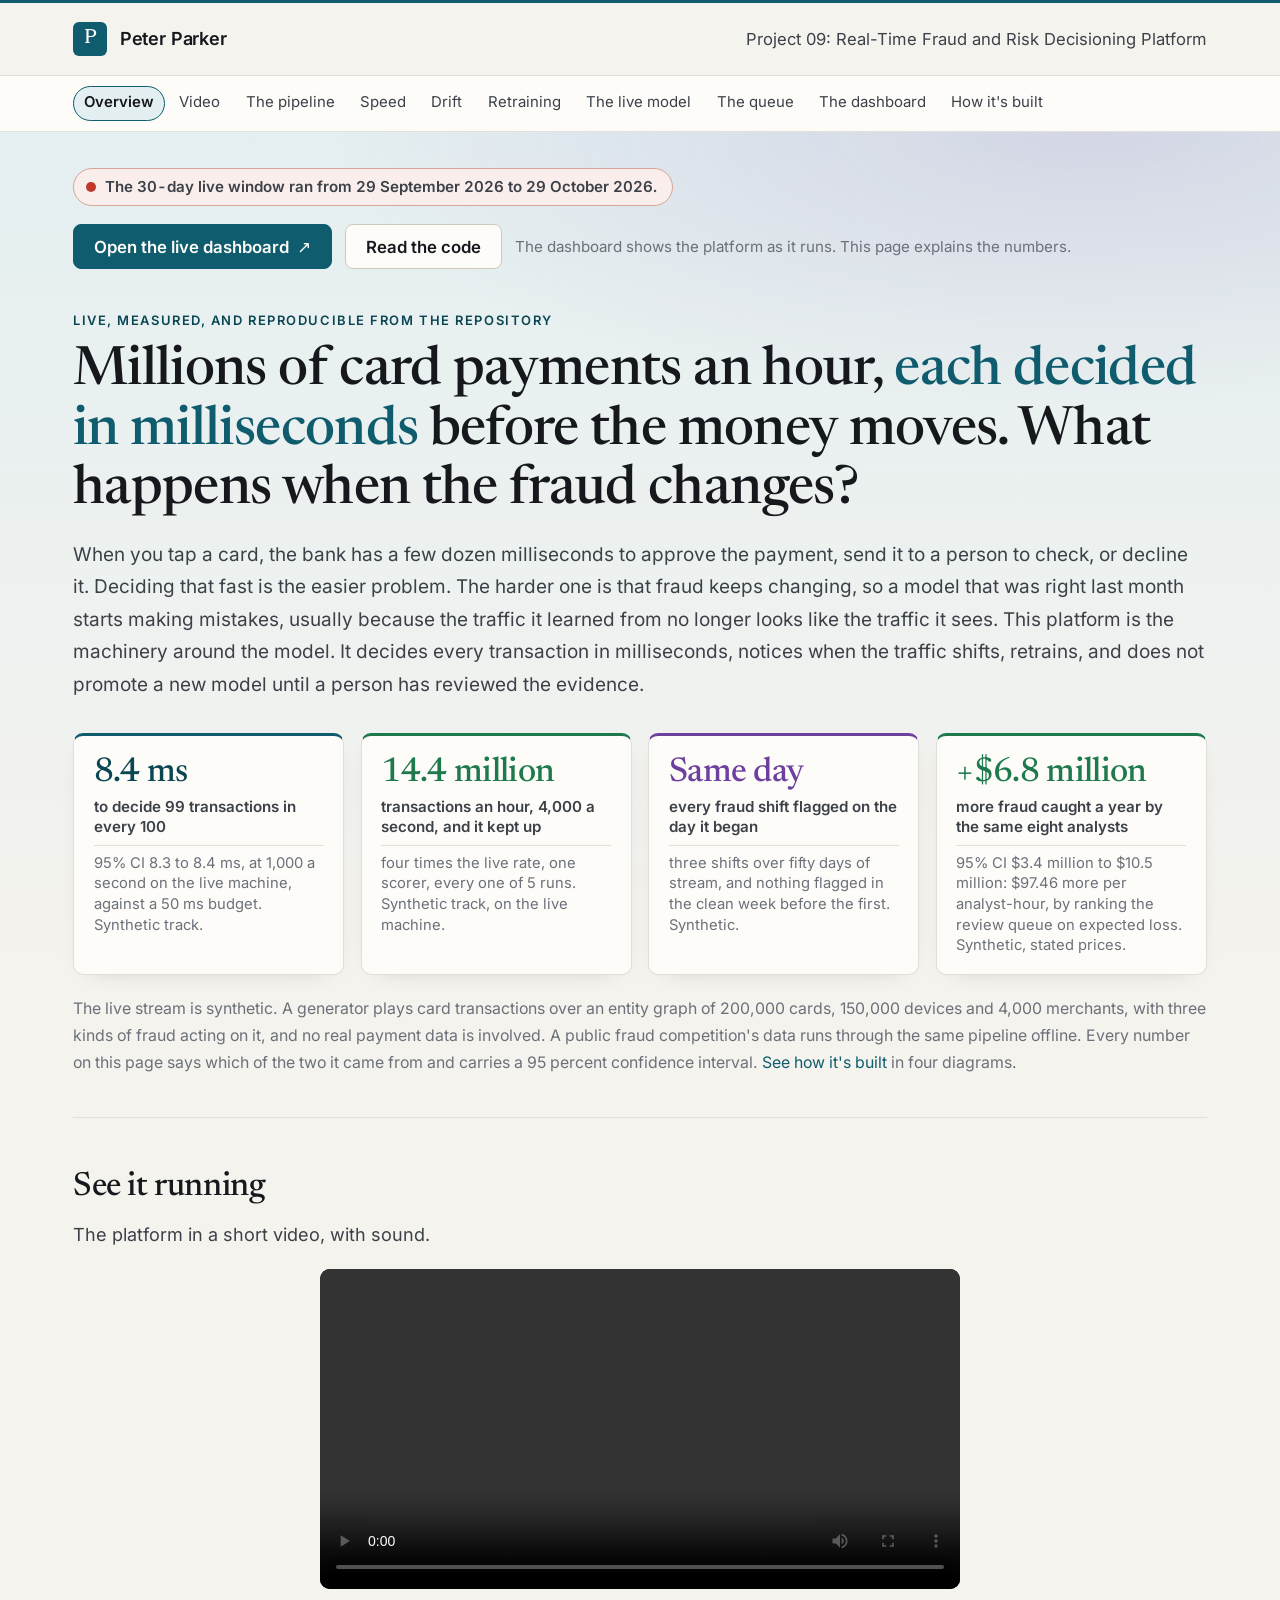
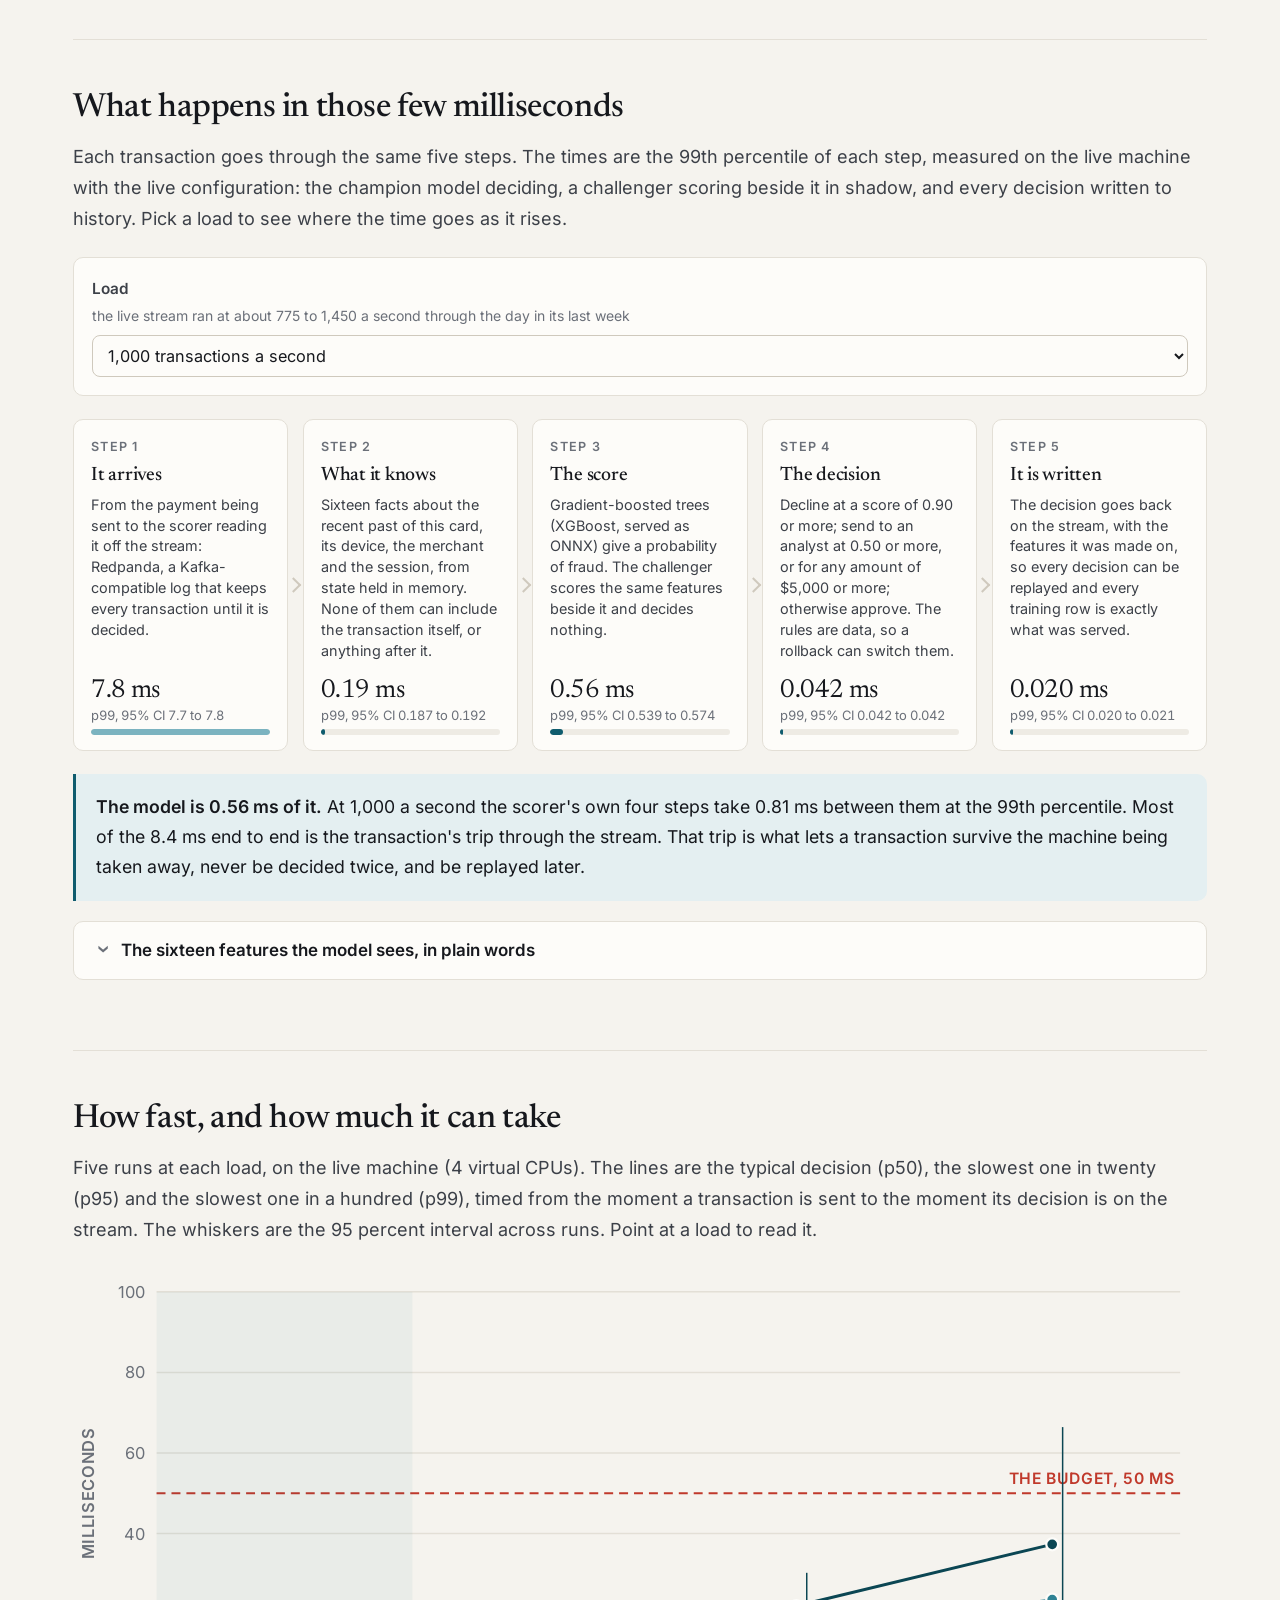
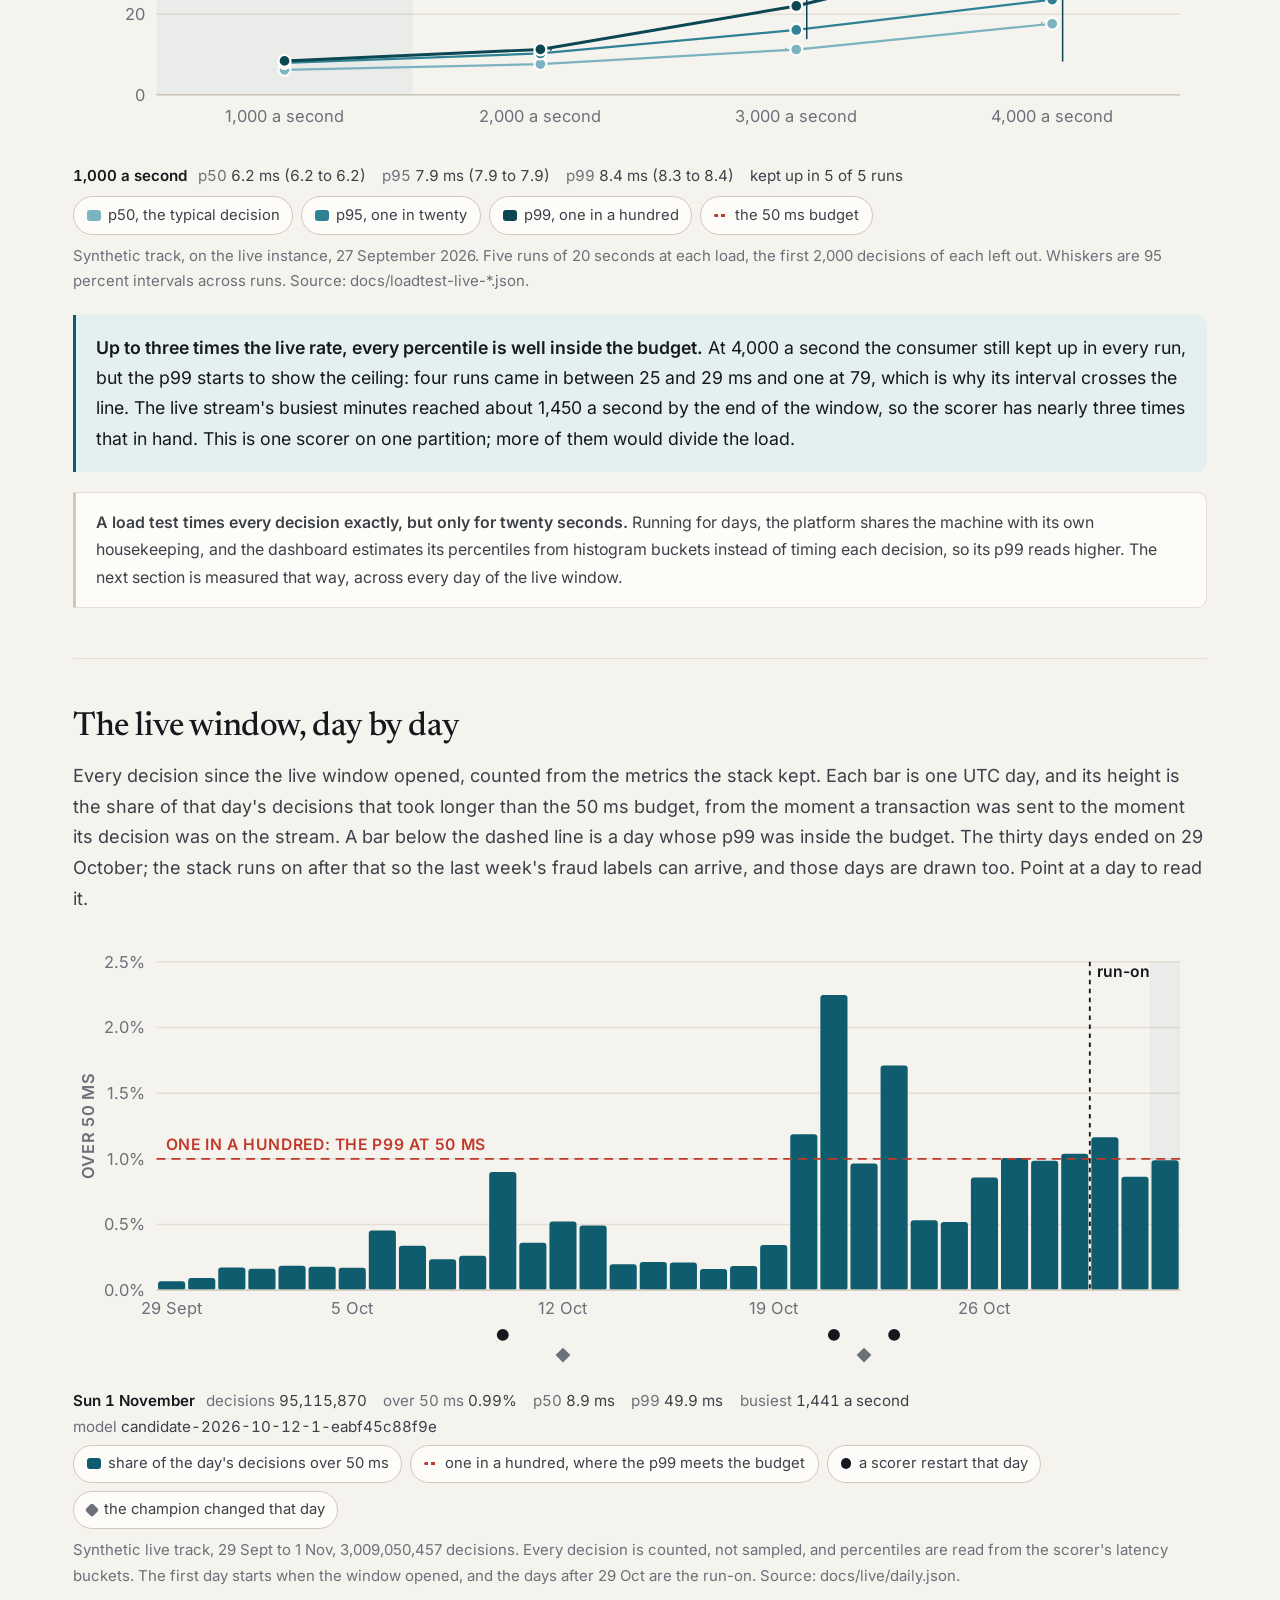
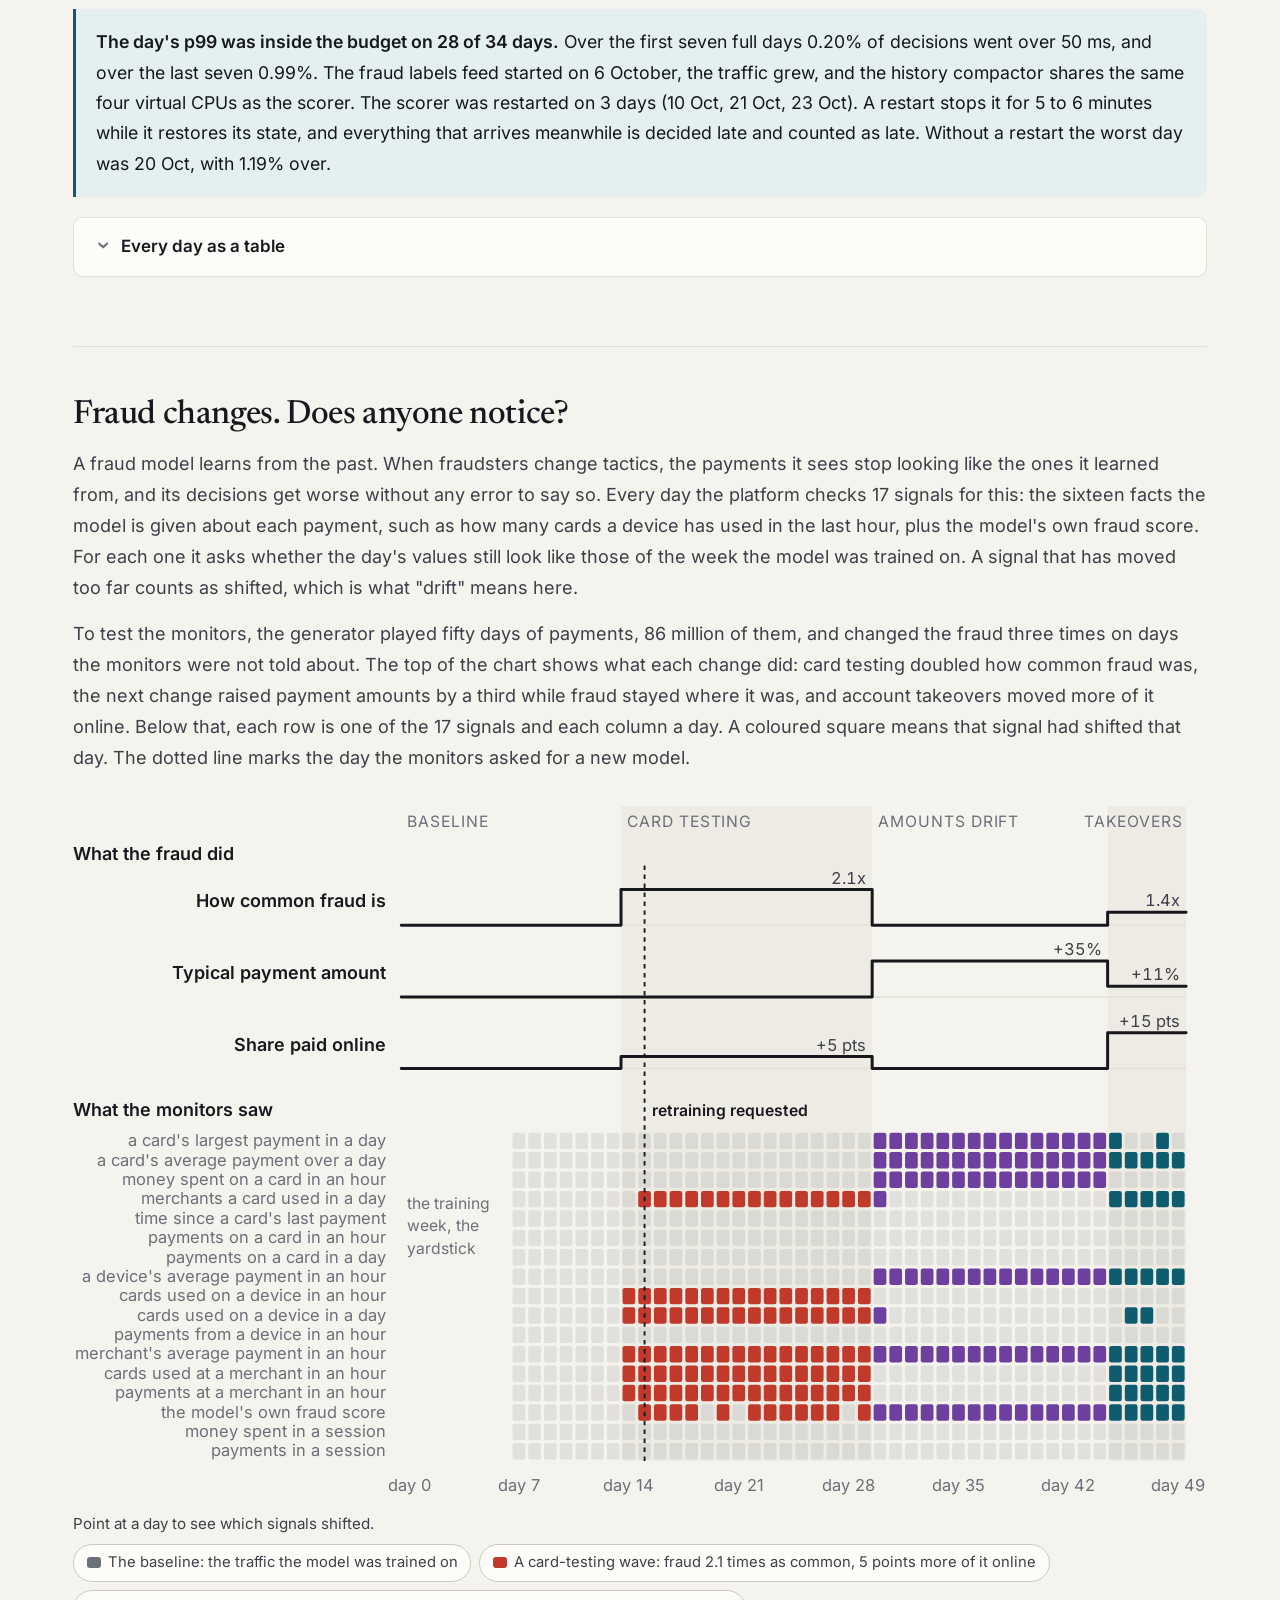
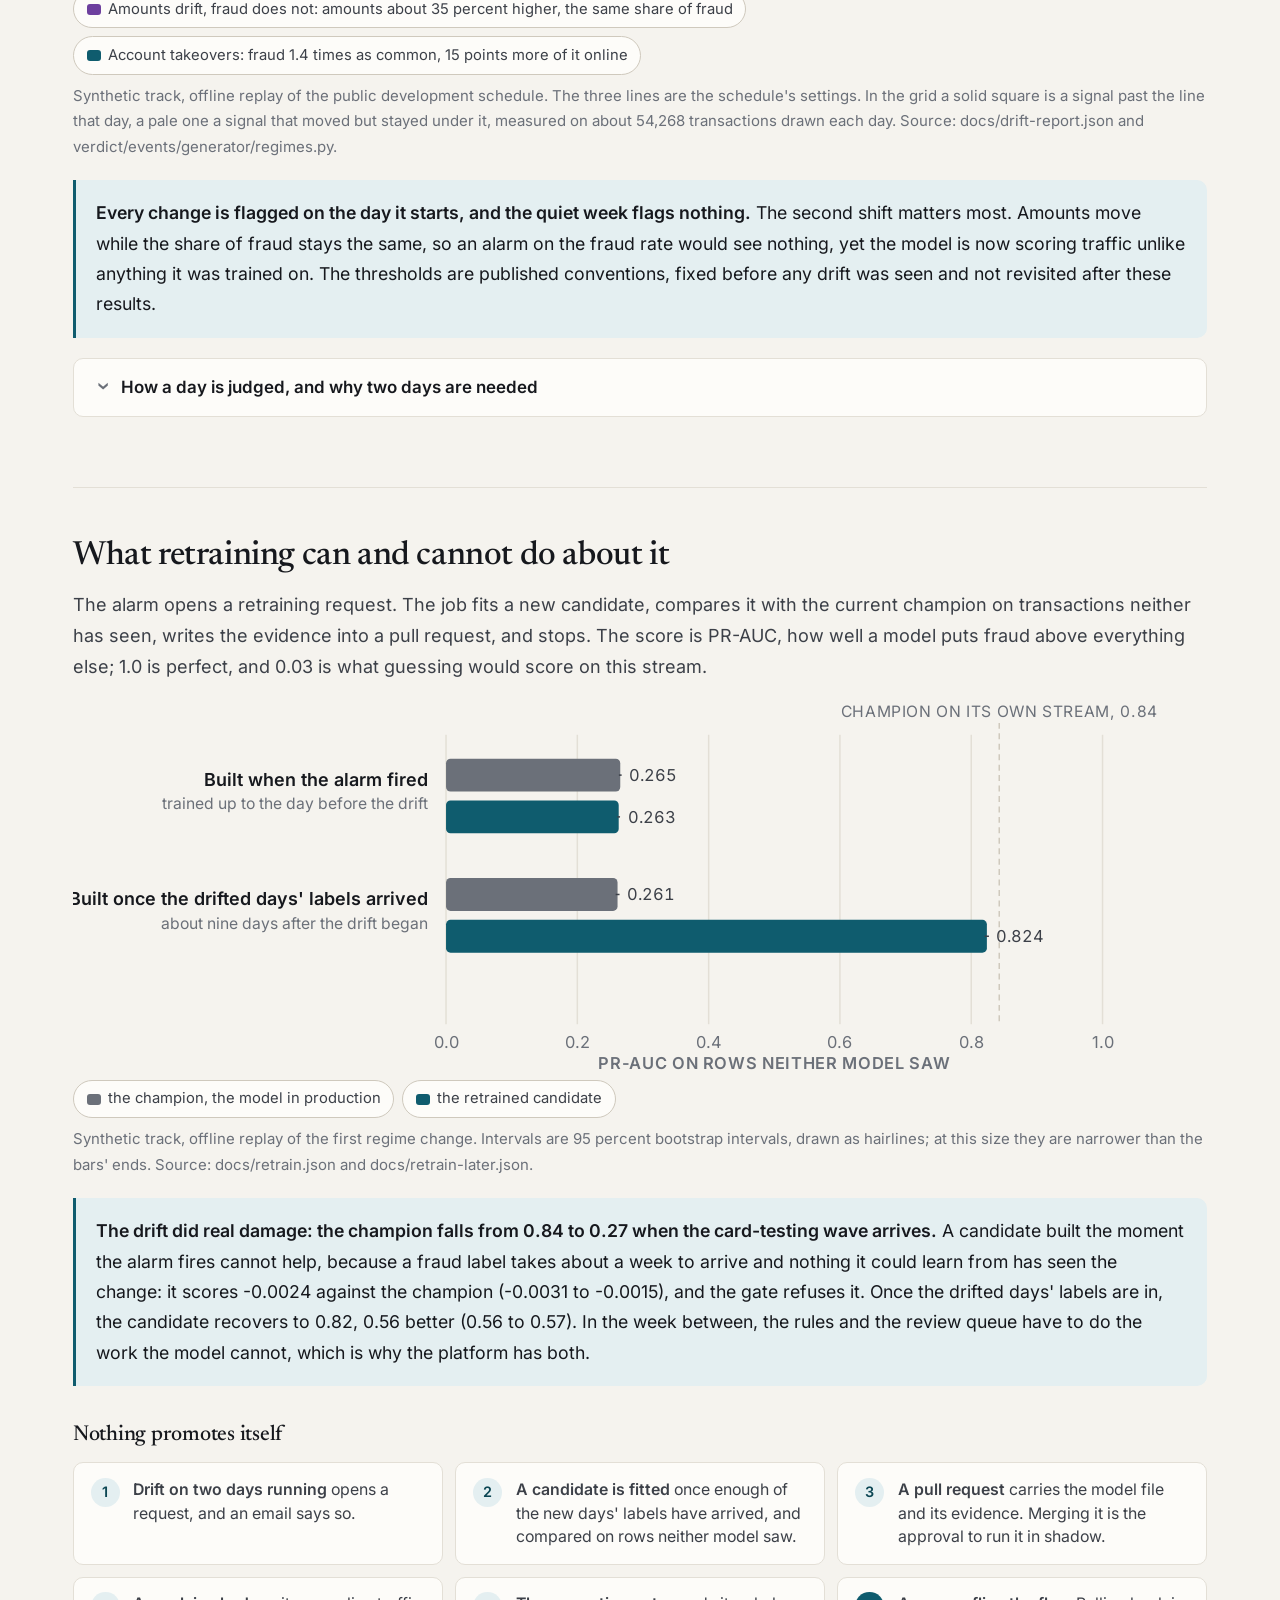
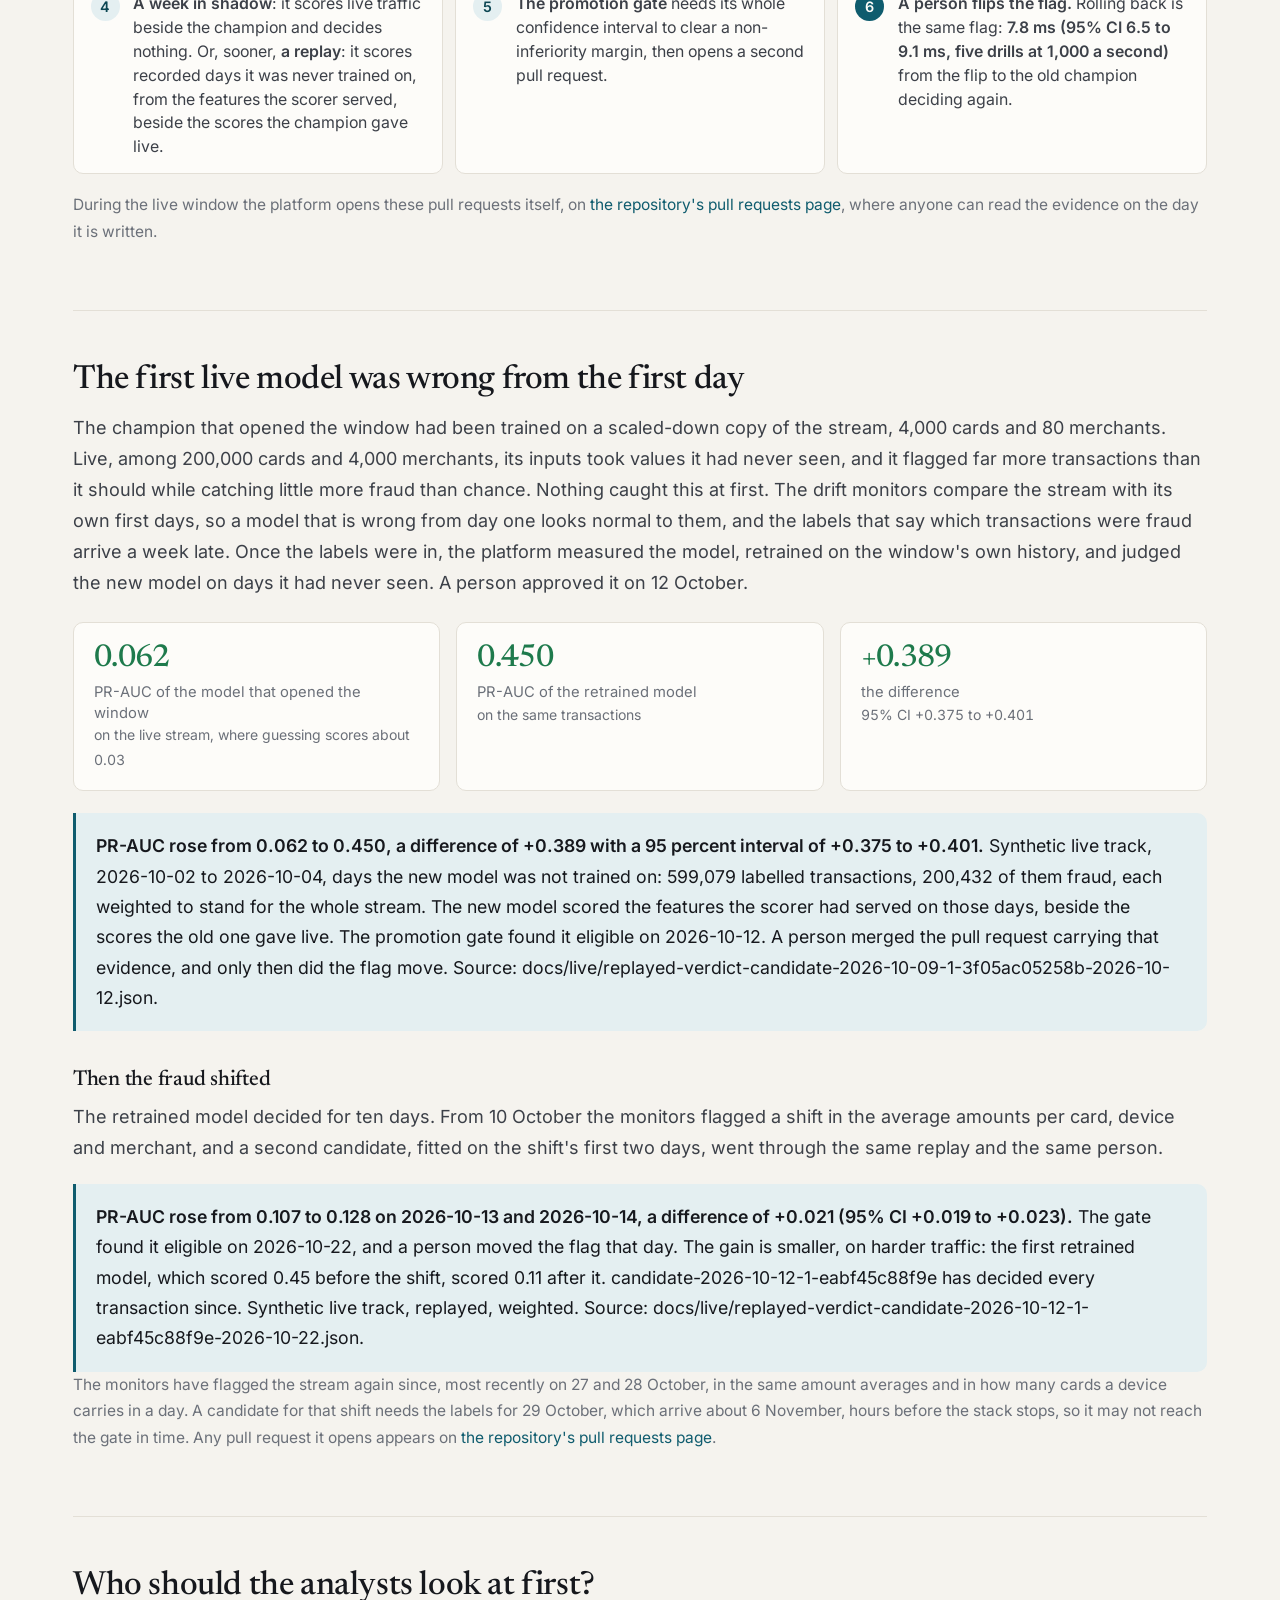
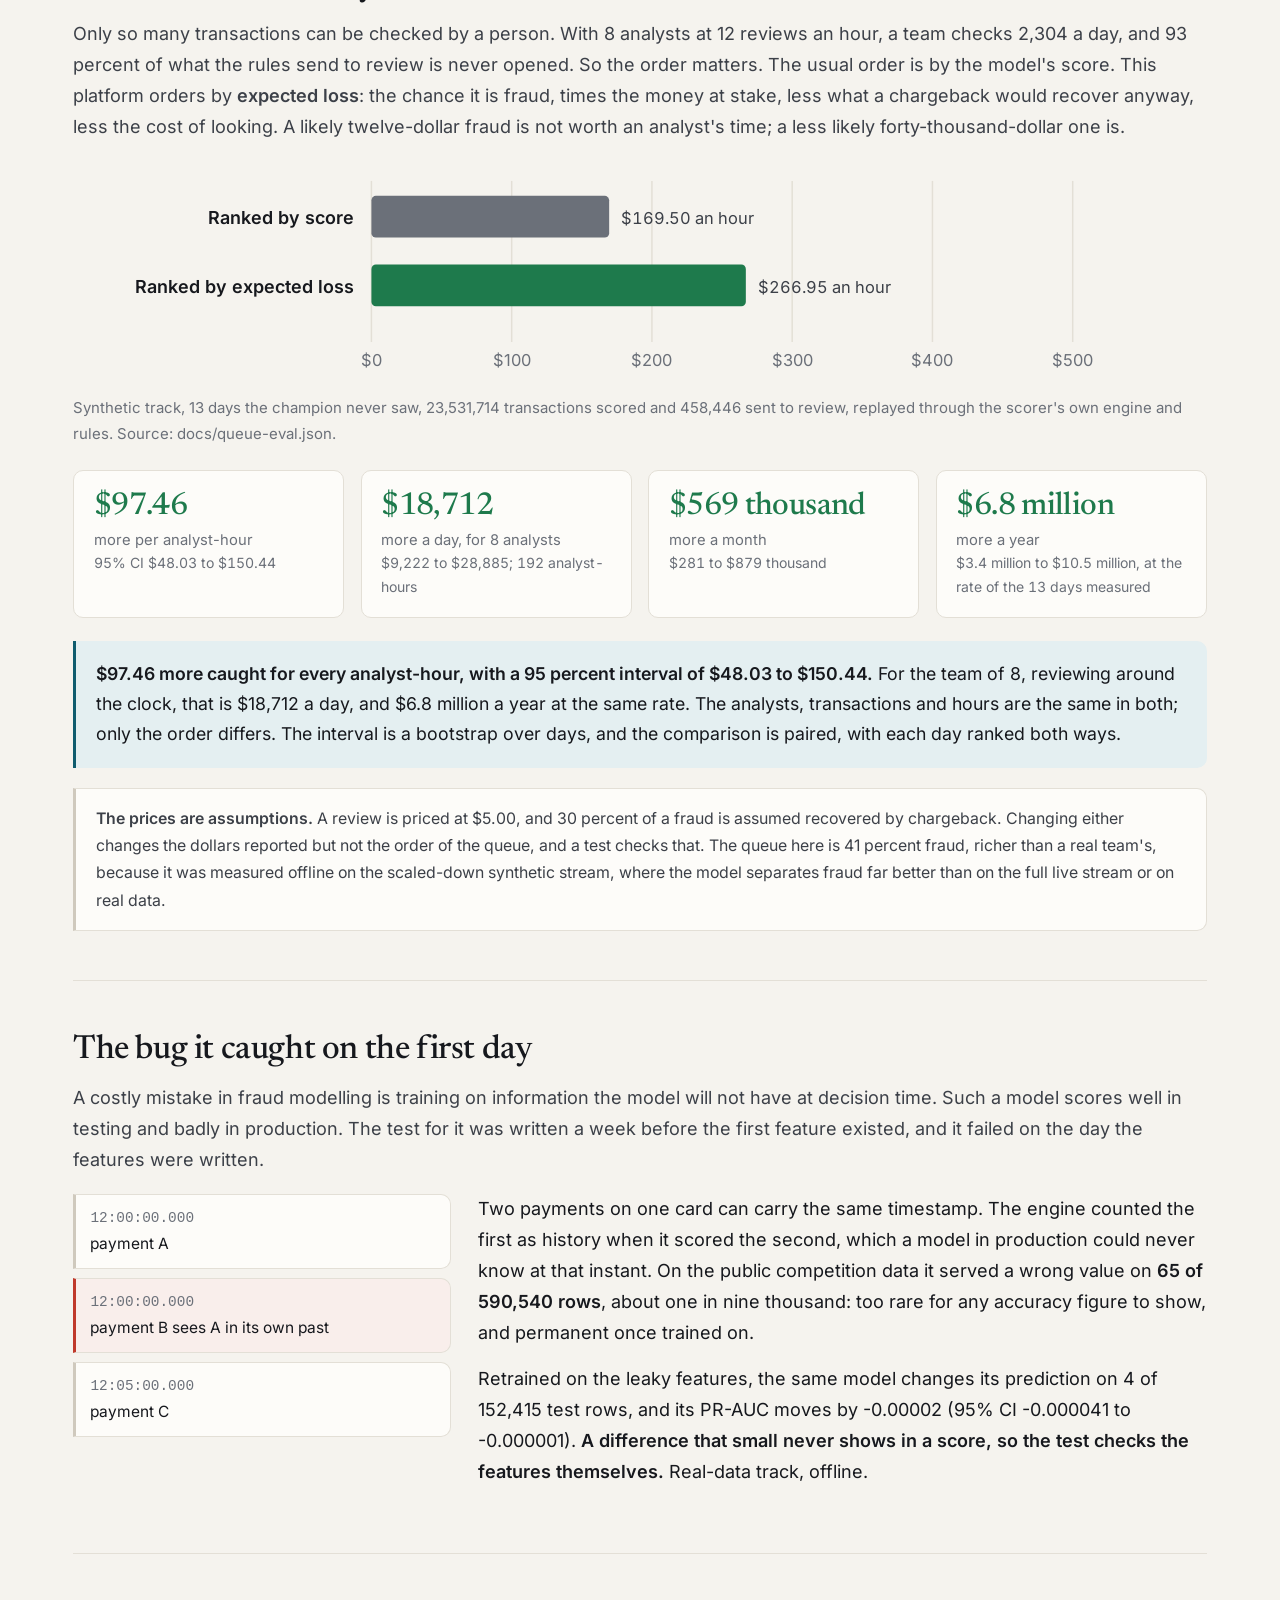
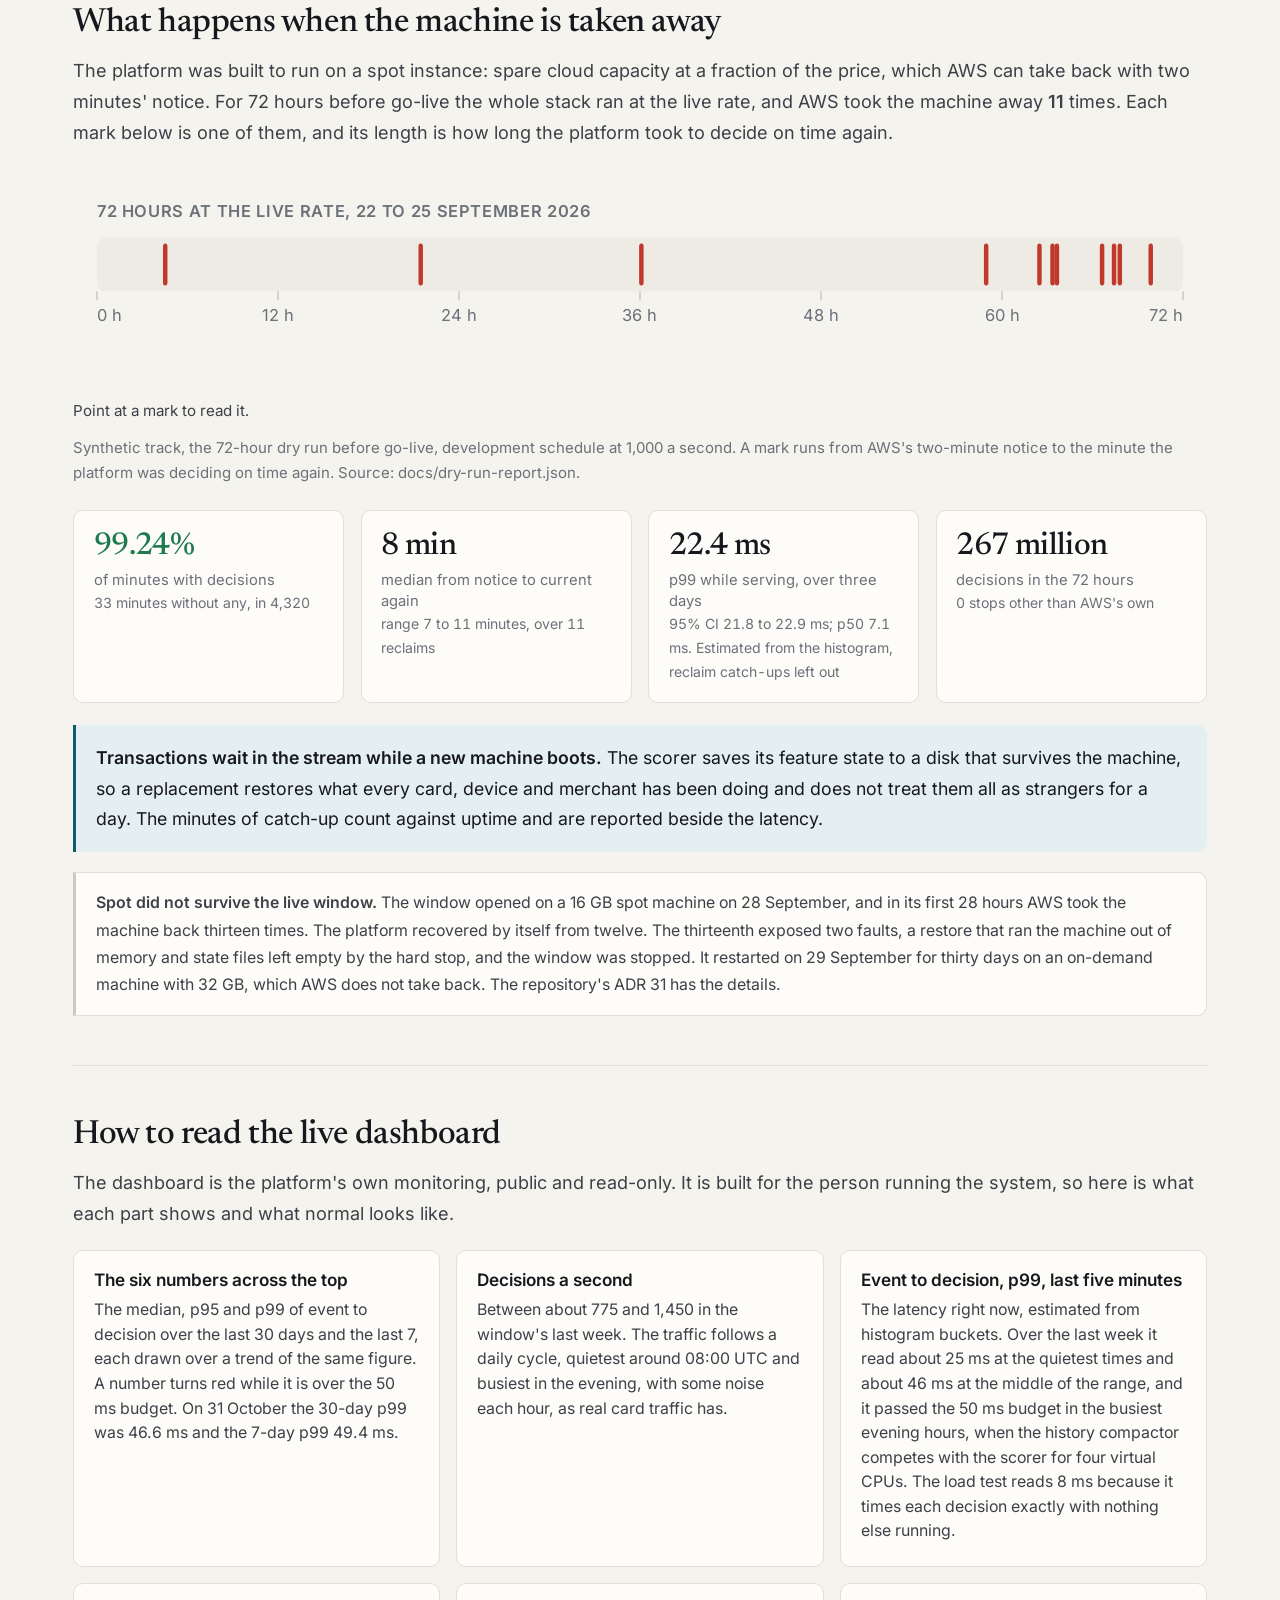
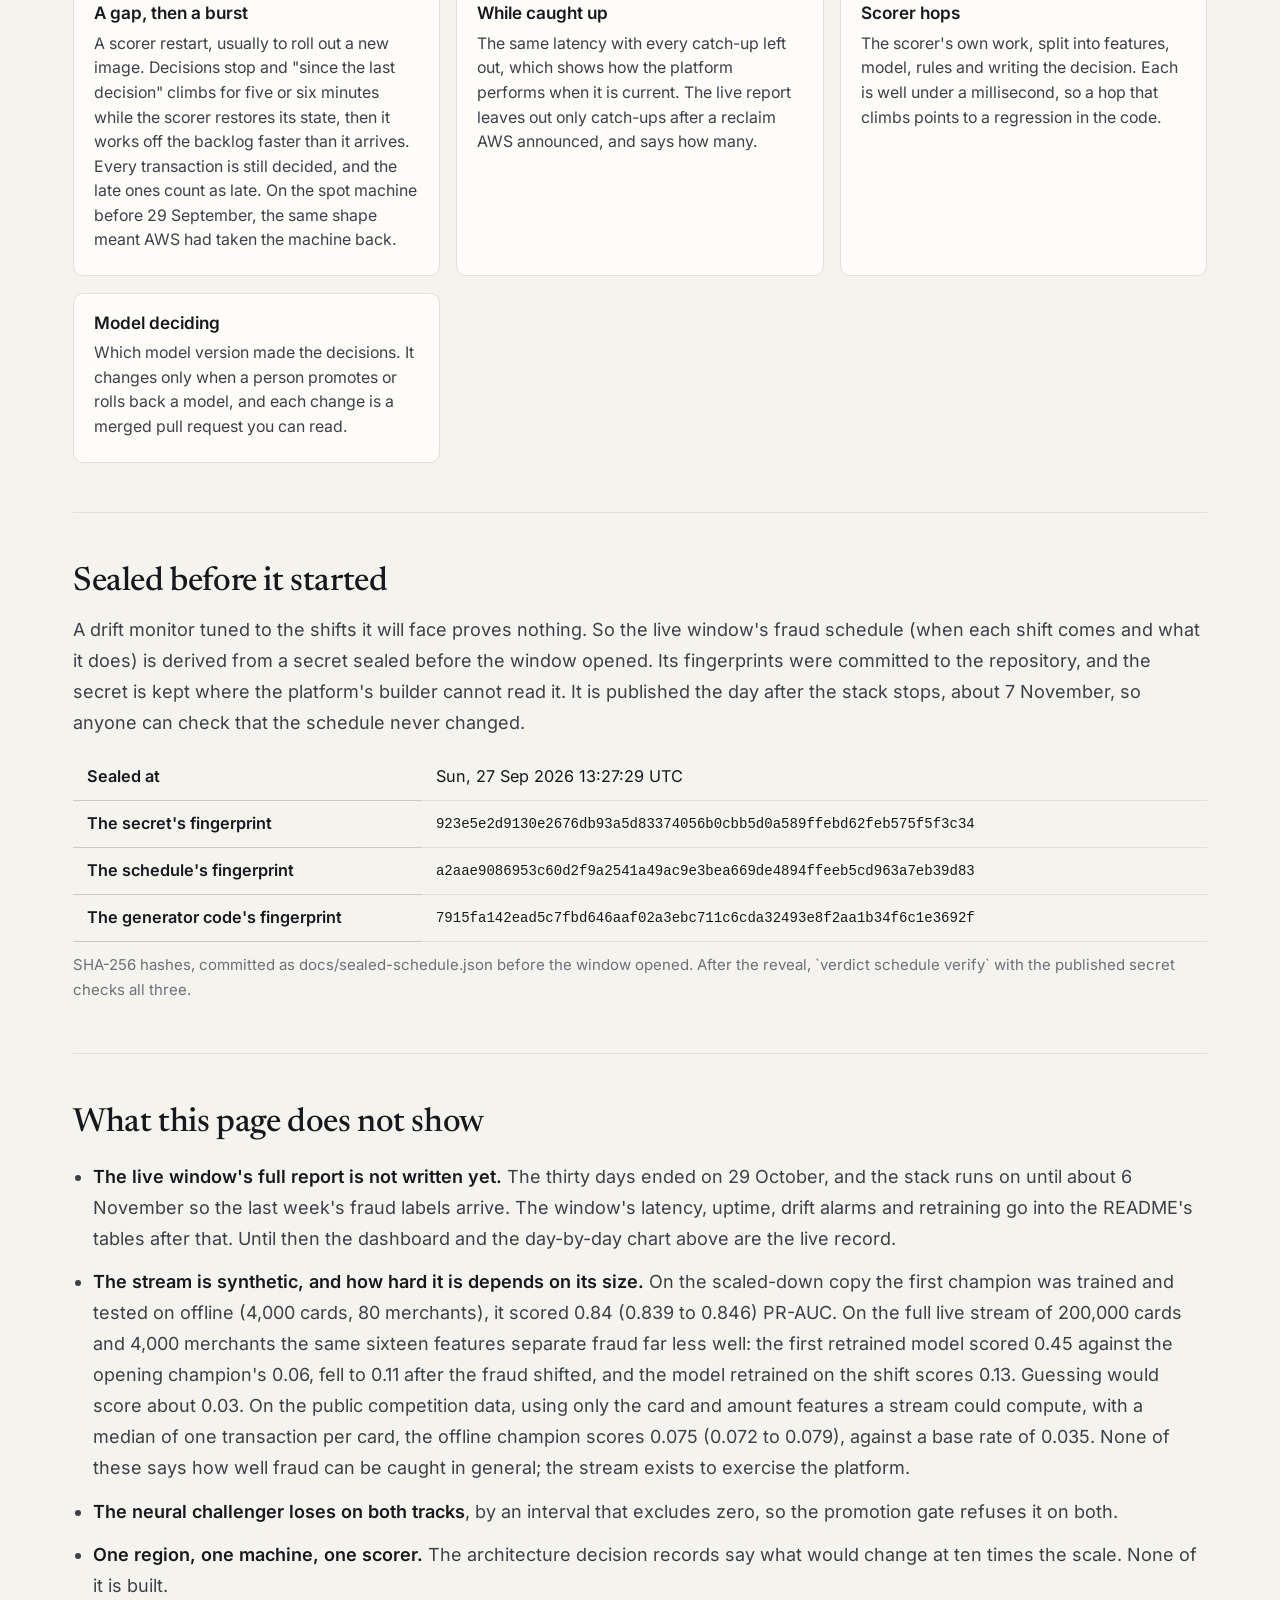
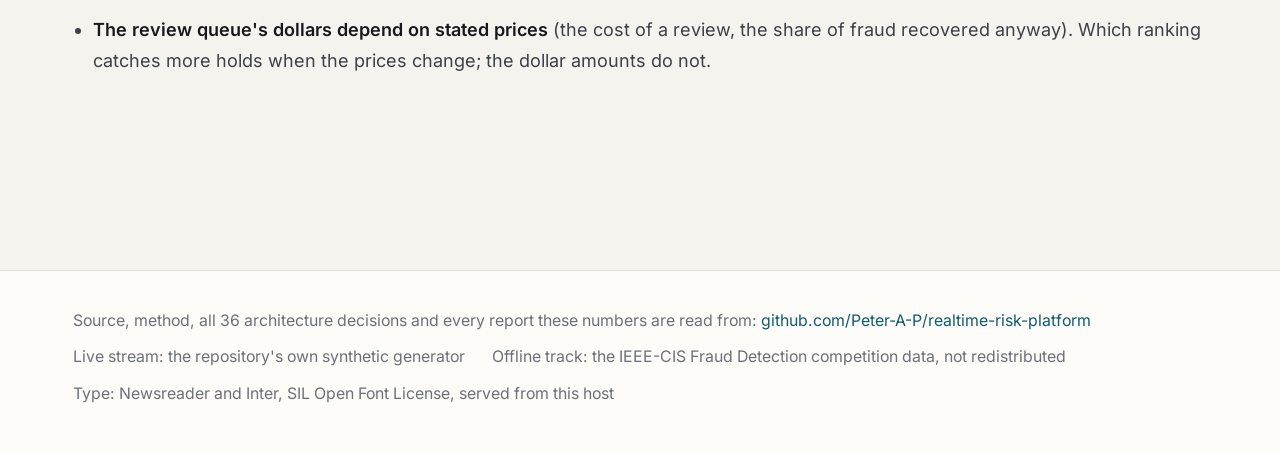
==== commit 186c9493: "The drift chart shows what the fraud did and which signals shifted each day; the demo video at the t" ====
--- a/site/index.html
+++ b/site/index.html
@@ -17,6 +17,7 @@
 <nav class="tabs" aria-label="This site">
   <div class="tabs-inner">
     <a href="index.html" aria-current="page">Overview</a>
+    <a href="#video-panel">Video</a>
     <a href="#pipeline-panel">The pipeline</a>
     <a href="#load-panel">Speed</a>
     <a href="#drift-panel">Drift</a>
@@ -92,6 +93,14 @@
 
   <p class="warning" id="failure" hidden></p>
 
+  <section class="section" id="video-panel">
+    <h2>See it running</h2>
+    <p class="section-lead">The platform in a short video, with sound.</p>
+    <video class="demo-video" controls preload="metadata" playsinline src="video/verdict-linkedin-sound.mp4">
+      Your browser cannot play this video. <a href="video/verdict-linkedin-sound.mp4">Download it</a> instead.
+    </video>
+  </section>
+
   <section class="section" id="pipeline-panel">
     <h2>What happens in those few milliseconds</h2>
     <p class="section-lead">
@@ -197,10 +206,12 @@
     </p>
     <p class="section-lead">
       To test the monitors, the generator played fifty days of payments, 86 million of them, and
-      changed the kind of fraud three times on days the monitors were not told about. The shaded
-      bands across the top show which kind of fraud was running. Each bar is one day, and its
-      height is how many of the 17 signals had shifted that day; a green dot is a day when none
-      had. The dotted line marks the day the monitors asked for a new model.
+      changed the fraud three times on days the monitors were not told about. The top of the
+      chart shows what each change did: card testing doubled how common fraud was, the next
+      change raised payment amounts by a third while fraud stayed where it was, and account
+      takeovers moved more of it online. Below that, each row is one of the 17 signals and each
+      column a day. A coloured square means that signal had shifted that day. The dotted line
+      marks the day the monitors asked for a new model.
     </p>
     <figure class="chart-figure">
       <div id="drift-chart" class="chart wide-chart"></div>
--- a/site/style.css
+++ b/site/style.css
@@ -844,6 +844,10 @@
 .request-mark { stroke: var(--ink); stroke-width: 1.25; stroke-dasharray: 3 3; }
 .request-label { fill: var(--ink); font-size: 10.5px; font-weight: 600; }
 .quiet { fill: var(--good); }
+.series.lever { stroke: var(--ink); stroke-width: 2; fill: none; }
+.cell.steady { fill: color-mix(in srgb, var(--ink-faint) 14%, transparent); }
+.cell.moved { opacity: 0.35; }
+.demo-video { display: block; width: 100%; max-width: 640px; height: auto; border-radius: 10px; background: #000; margin: 1rem auto 0; }
 
 .bar.champion { fill: var(--ink-faint); }
 .bar.candidate { fill: var(--accent); }
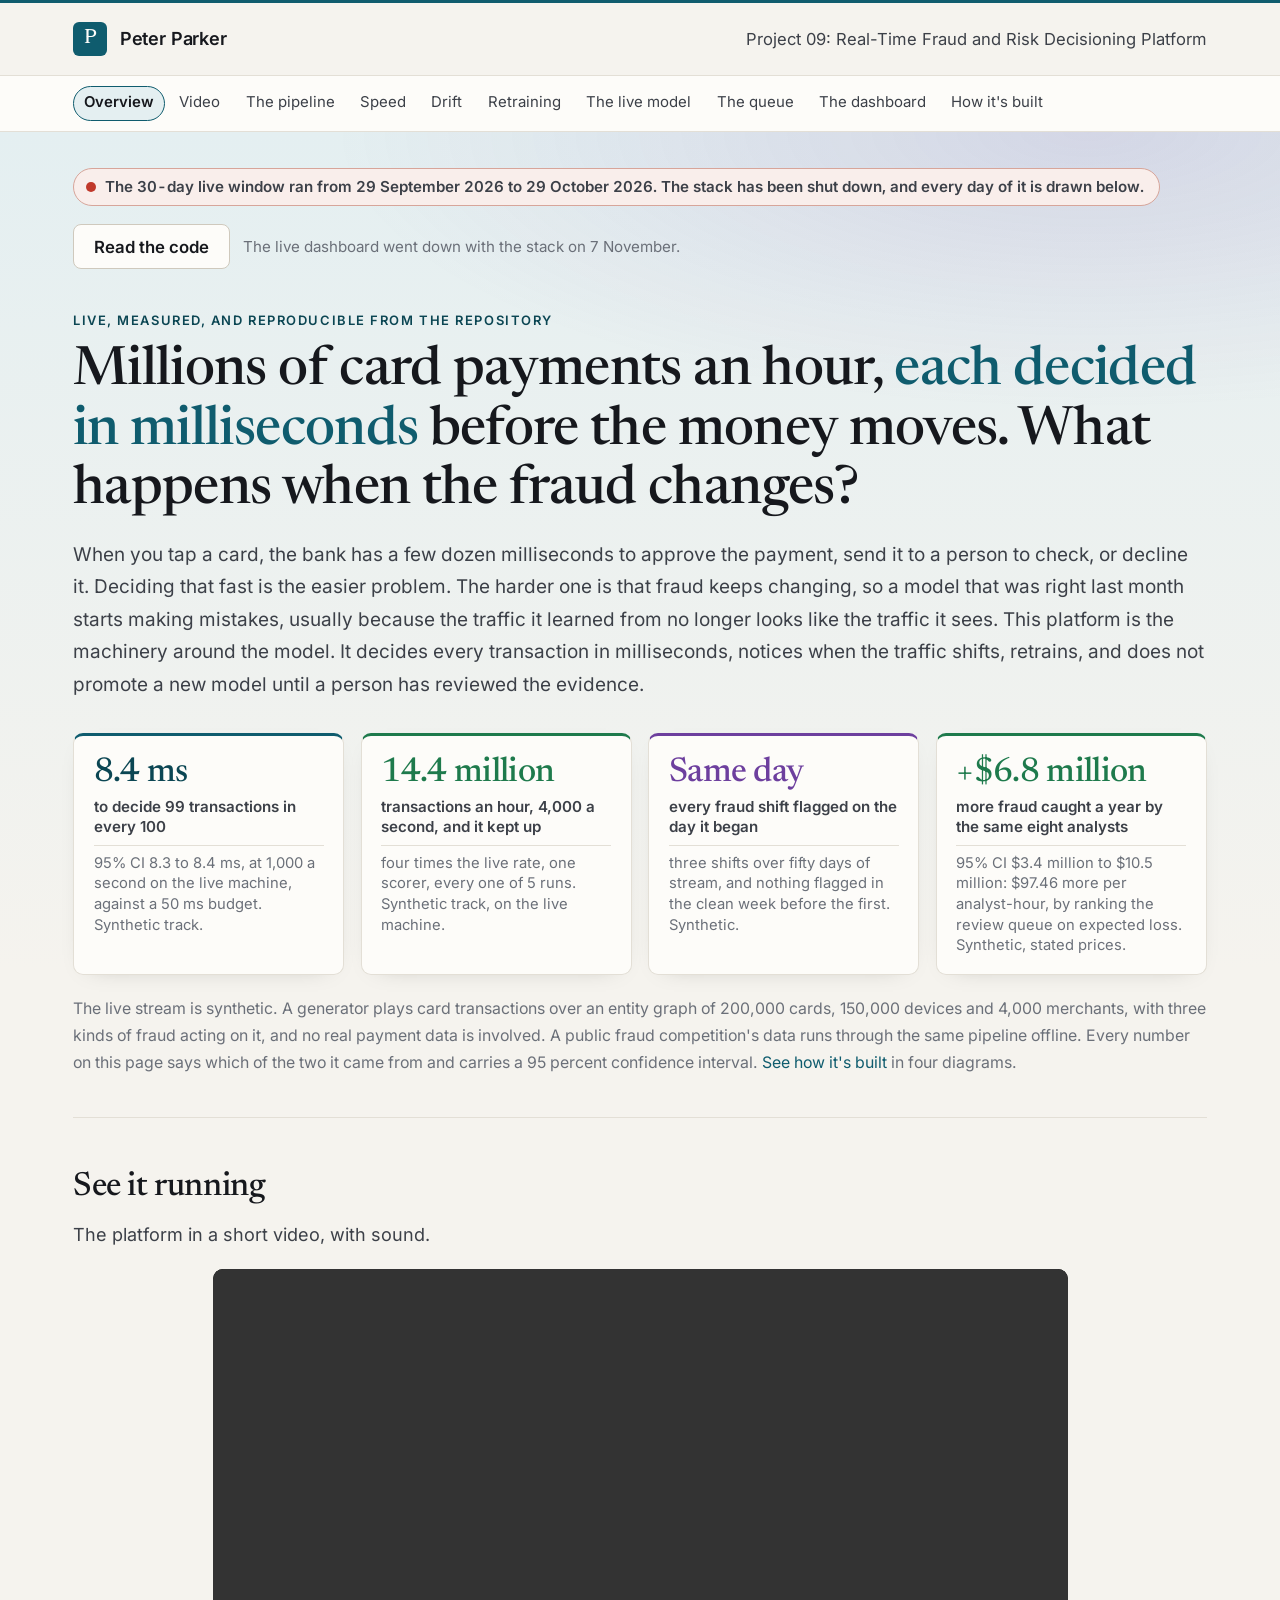
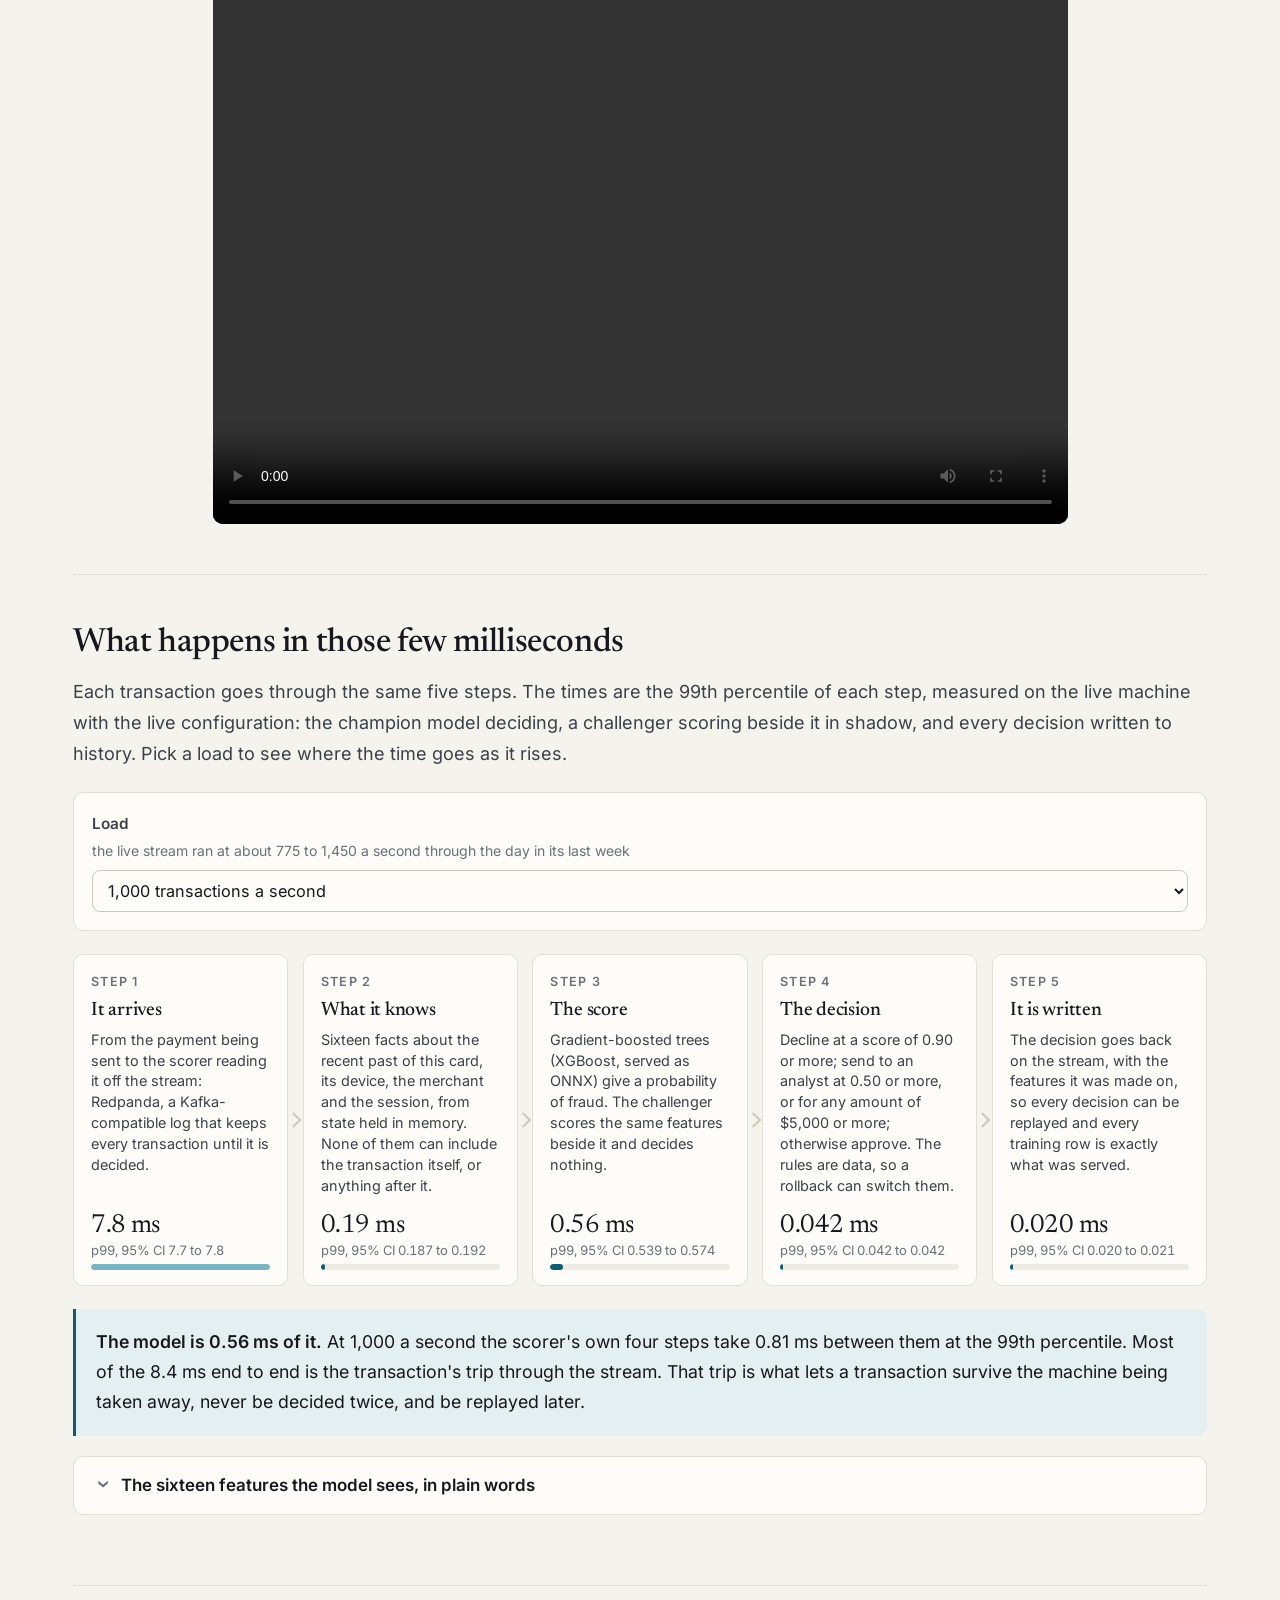
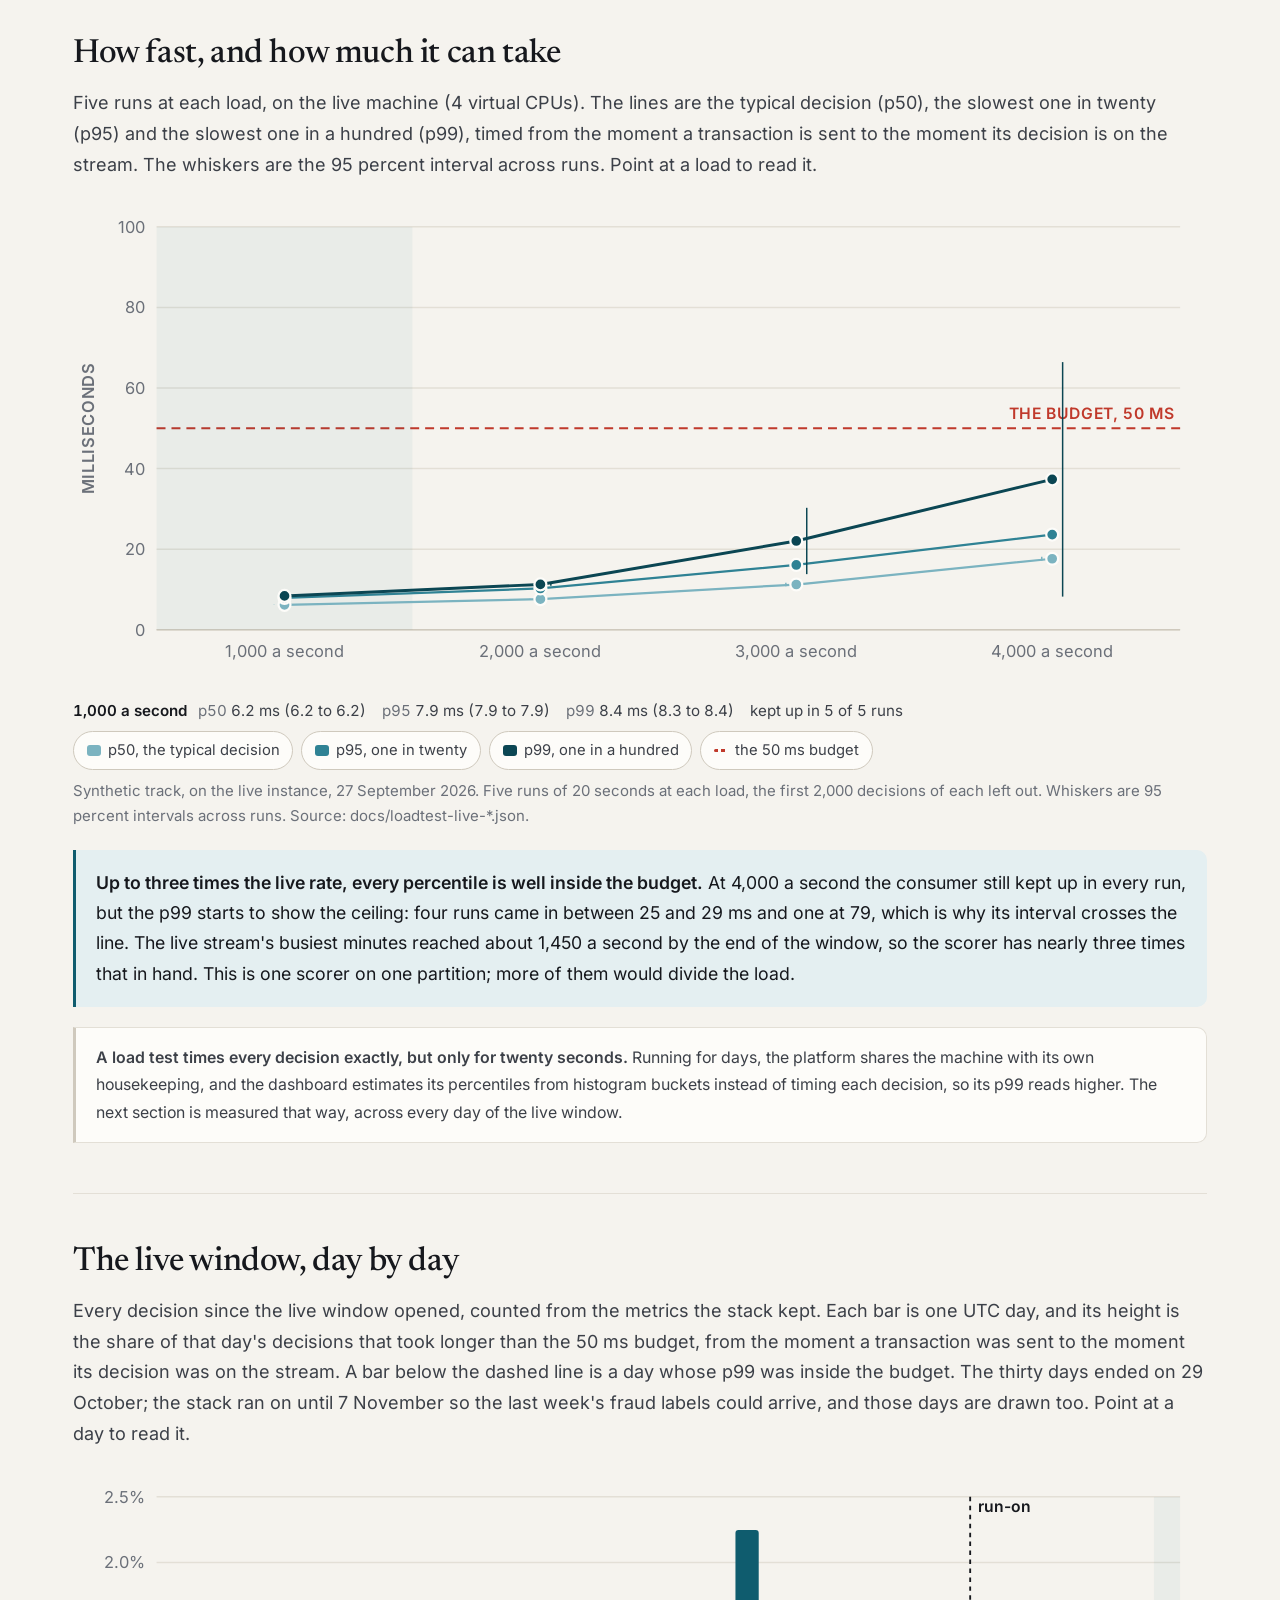
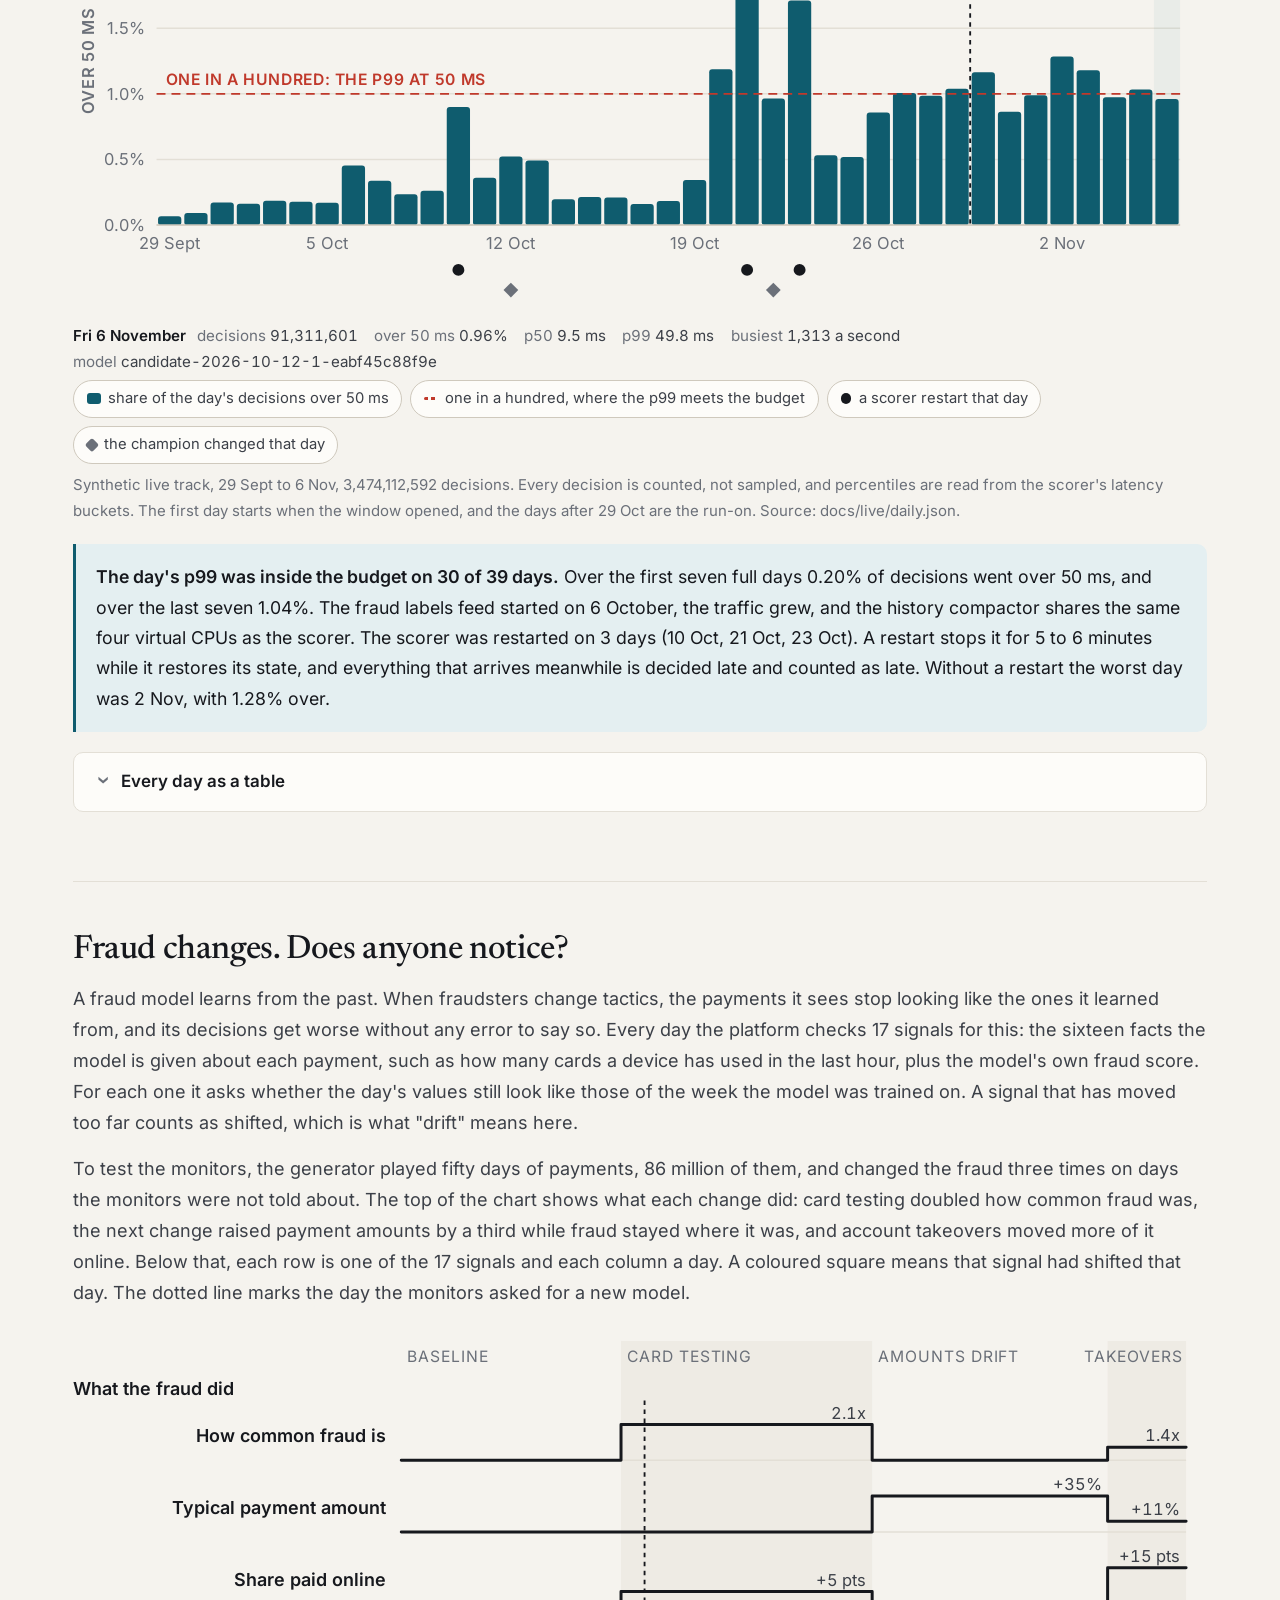
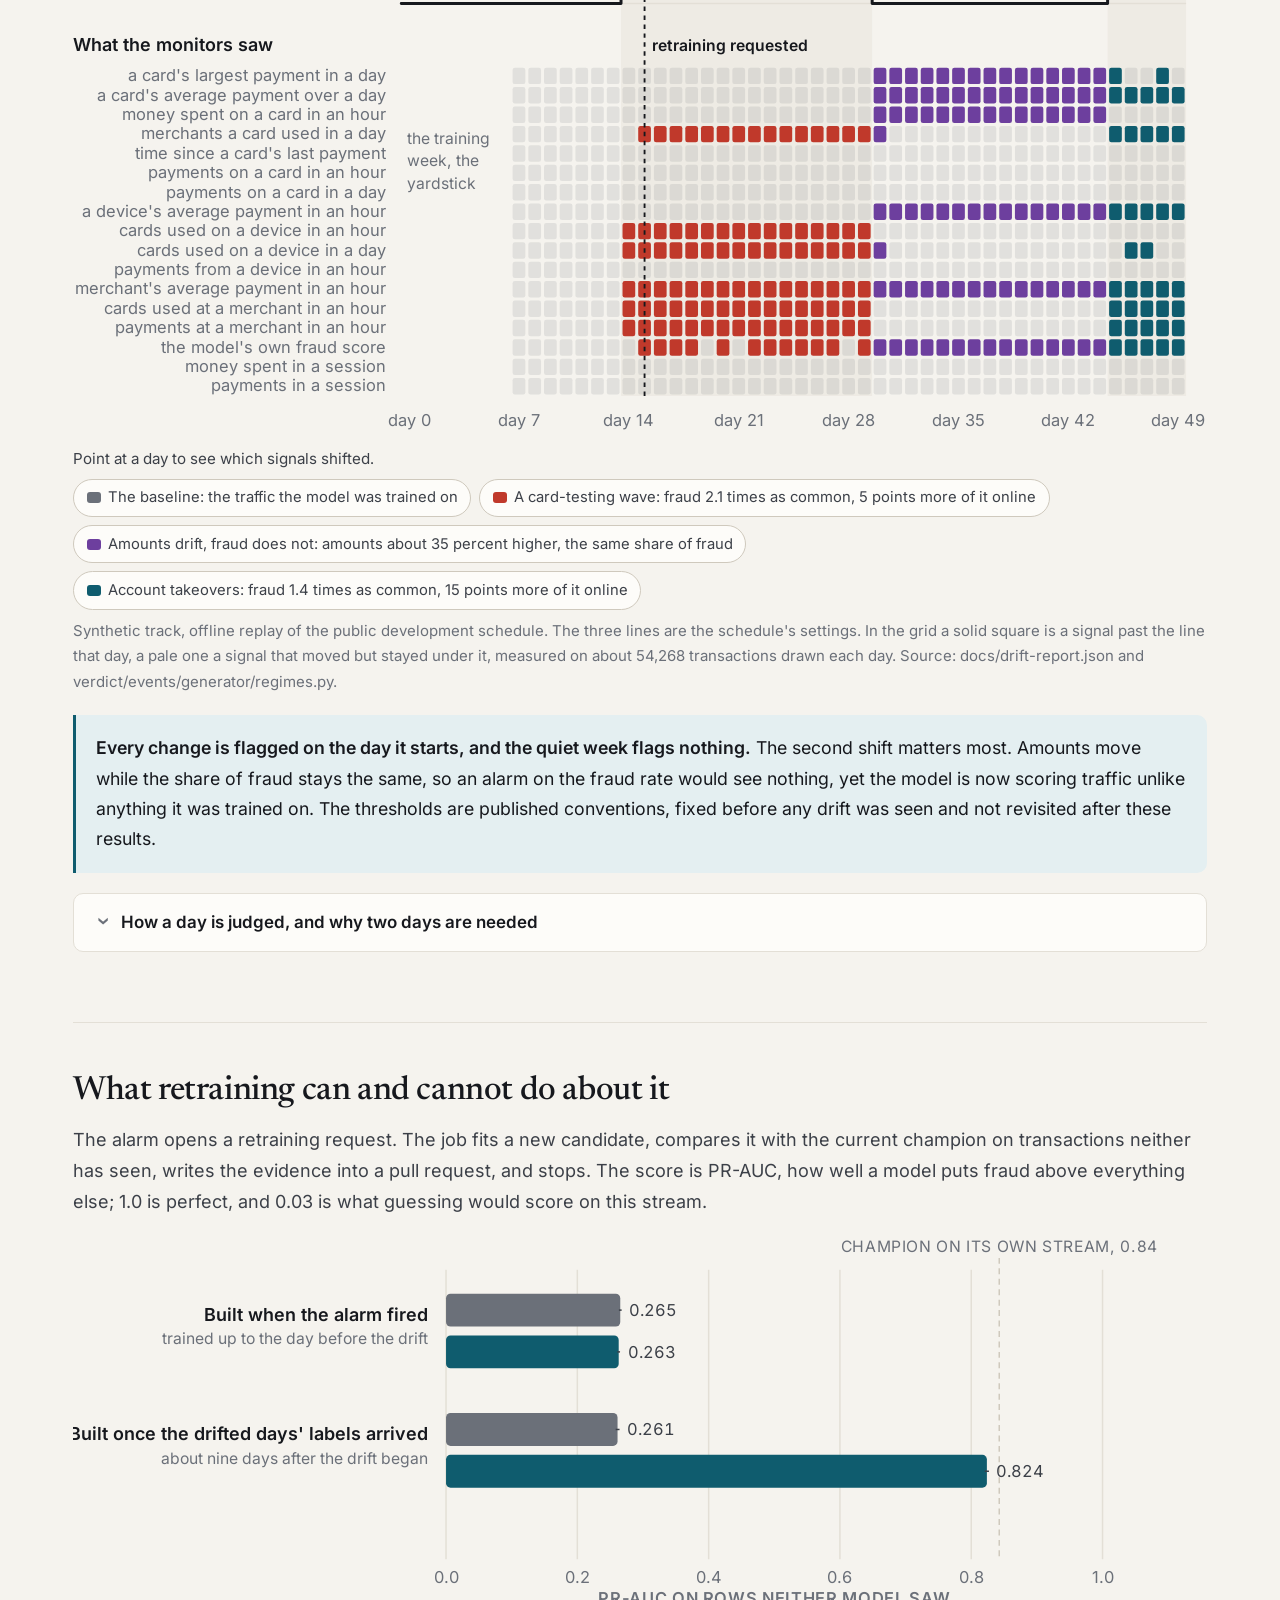
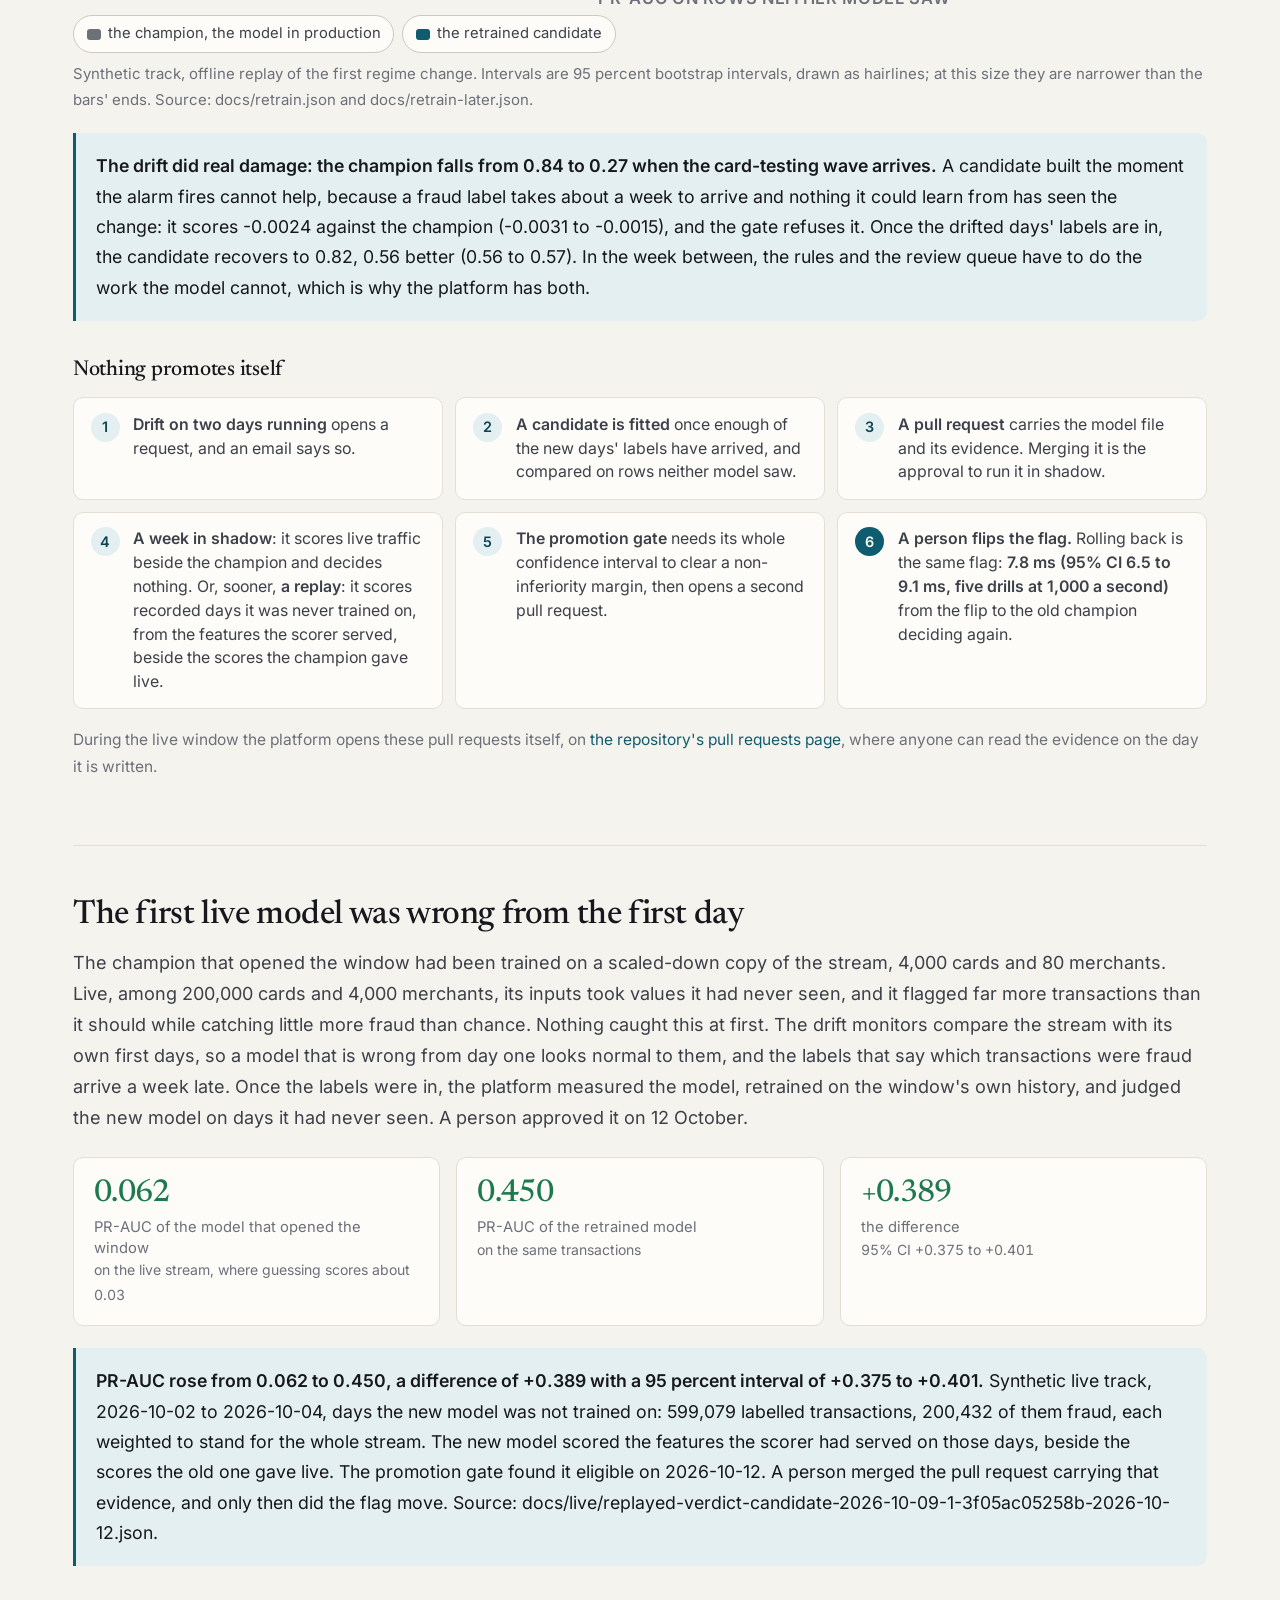
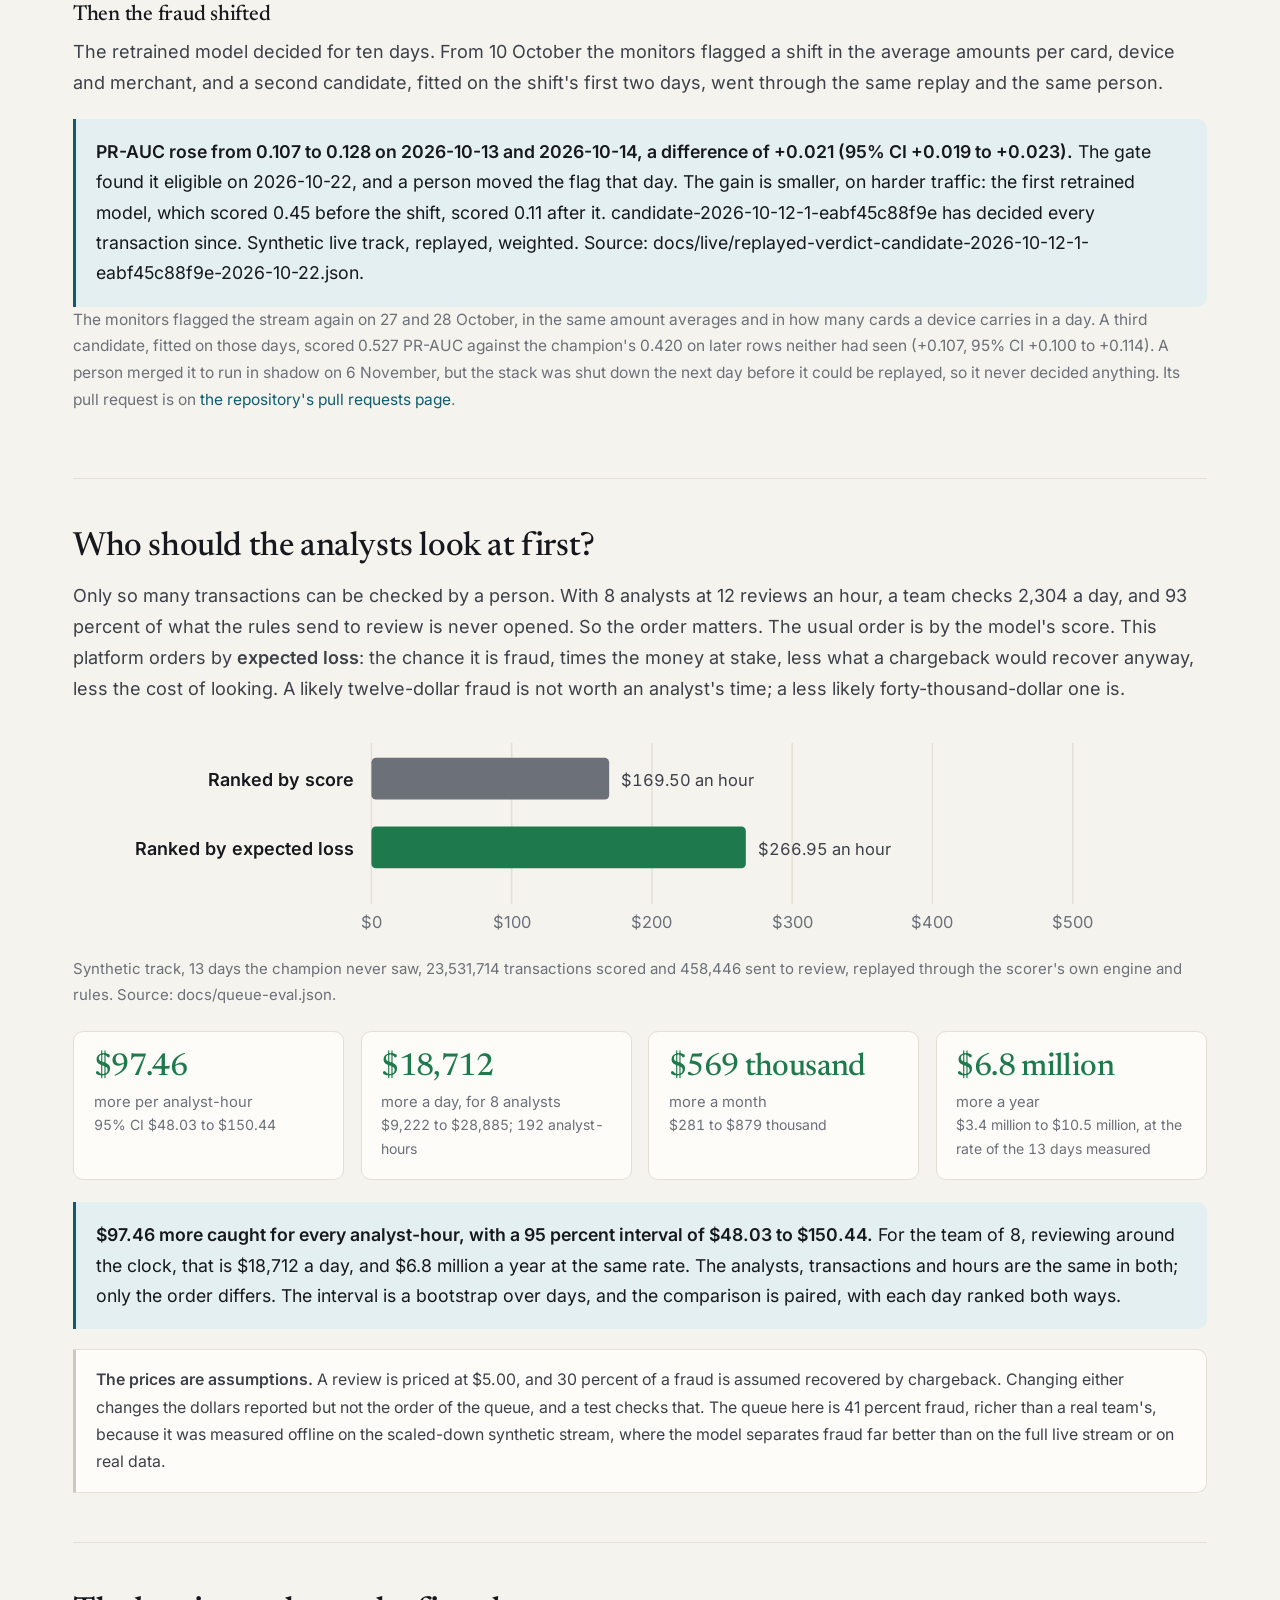
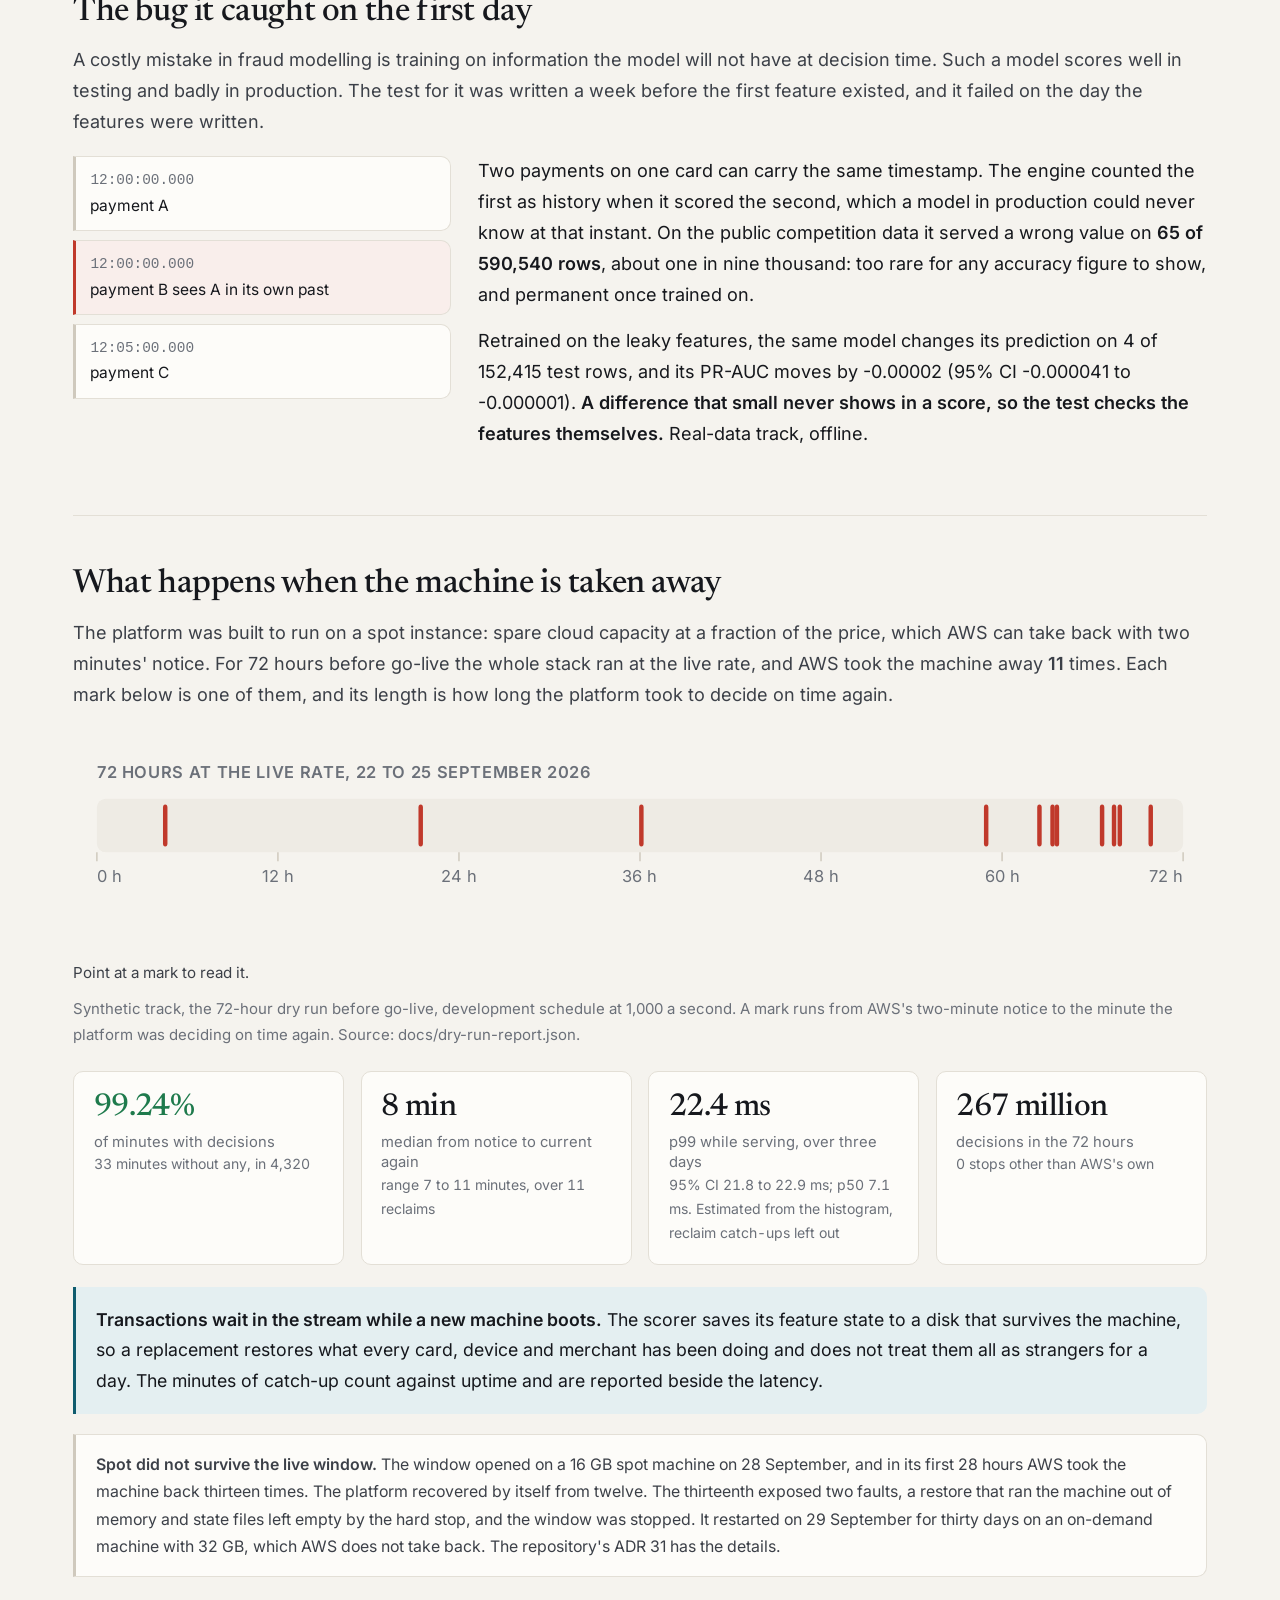
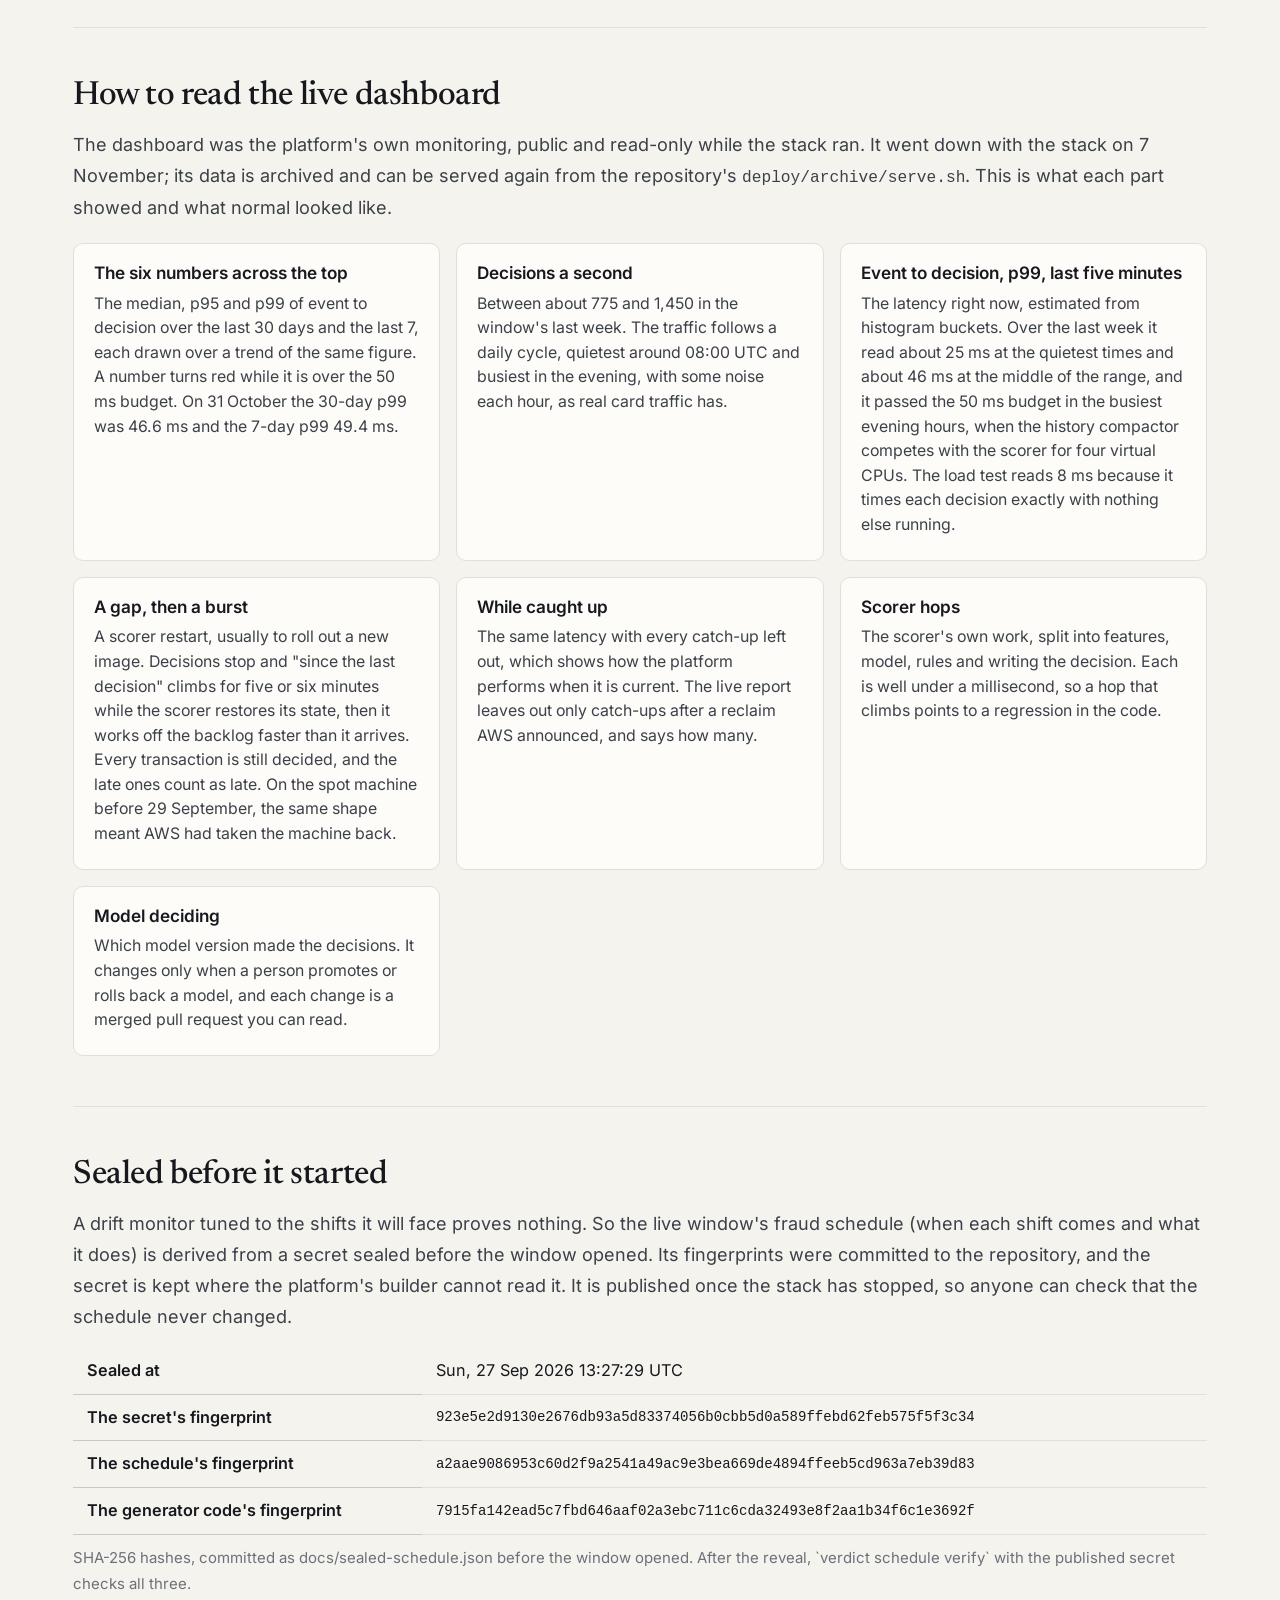
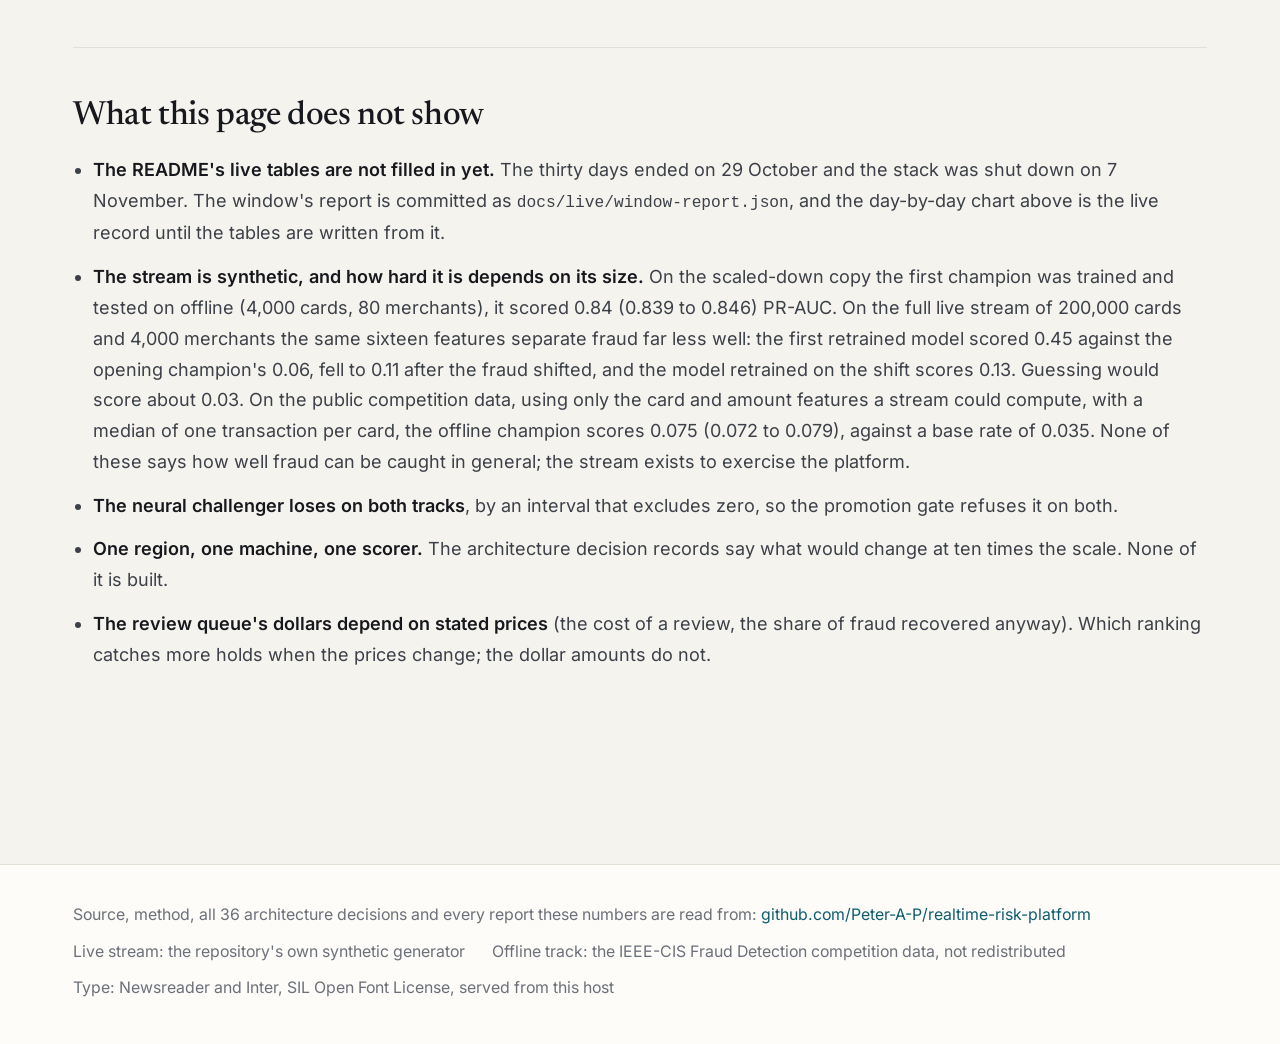
==== commit 4dfb480a: "The site after teardown: the dashboard button gone, the third candidate merged but never replayed, t" ====
--- a/site/index.html
+++ b/site/index.html
@@ -175,8 +175,8 @@
       bar is one UTC day, and its height is the share of that day's decisions that took longer
       than the 50 ms budget, from the moment a transaction was sent to the moment its decision
       was on the stream. A bar below the dashed line is a day whose p99 was inside the budget.
-      The thirty days ended on 29 October; the stack runs on after that so the last week's
-      fraud labels can arrive, and those days are drawn too. Point at a day to read it.
+      The thirty days ended on 29 October; the stack ran on until 7 November so the last week's
+      fraud labels could arrive, and those days are drawn too. Point at a day to read it.
     </p>
     <figure class="chart-figure">
       <div id="window-chart" class="chart"></div>
@@ -295,10 +295,12 @@
       <p id="live-next"></p>
     </div>
     <p class="note">
-      The monitors have flagged the stream again since, most recently on 27 and 28 October, in
-      the same amount averages and in how many cards a device carries in a day. A candidate for
-      that shift needs the labels for 29 October, which arrive about 6 November, hours before the
-      stack stops, so it may not reach the gate in time. Any pull request it opens appears on
+      The monitors flagged the stream again on 27 and 28 October, in the same amount averages
+      and in how many cards a device carries in a day. A third candidate, fitted on those days,
+      scored 0.527 PR-AUC against the champion's 0.420 on later rows neither had seen (+0.107,
+      95% CI +0.100 to +0.114). A person merged it to run in shadow on 6 November, but the stack
+      was shut down the next day before it could be replayed, so it never decided anything. Its
+      pull request is on
       <a href="https://github.com/Peter-A-P/realtime-risk-platform/pulls?q=is%3Apr">the repository's pull requests page</a>.
     </p>
   </section>
@@ -385,8 +387,10 @@
   <section class="section" id="dashboard-guide">
     <h2>How to read the live dashboard</h2>
     <p class="section-lead">
-      The dashboard is the platform's own monitoring, public and read-only. It is built for the
-      person running the system, so here is what each part shows and what normal looks like.
+      The dashboard was the platform's own monitoring, public and read-only while the stack ran.
+      It went down with the stack on 7 November; its data is archived and can be served again
+      from the repository's <code>deploy/archive/serve.sh</code>. This is what each part showed
+      and what normal looked like.
     </p>
     <div class="guide">
       <article class="guide-card">
@@ -456,8 +460,8 @@
       A drift monitor tuned to the shifts it will face proves nothing. So the live window's fraud
       schedule (when each shift comes and what it does) is derived from a secret sealed before the
       window opened. Its fingerprints were committed to the repository, and the secret is kept
-      where the platform's builder cannot read it. It is published the day after the stack stops,
-      about 7 November, so anyone can check that the schedule never changed.
+      where the platform's builder cannot read it. It is published once the stack has
+      stopped, so anyone can check that the schedule never changed.
     </p>
     <div class="table-wrap">
       <table id="sealed-table"></table>
@@ -468,11 +472,10 @@
     <h2>What this page does not show</h2>
     <ul>
       <li>
-        <strong>The live window's full report is not written yet.</strong> The thirty days ended on
-        29 October, and the stack runs on until about 6 November so the last week's fraud labels
-        arrive. The window's latency, uptime, drift alarms and retraining go into the README's
-        tables after that. Until then the dashboard and the day-by-day chart above are the live
-        record.
+        <strong>The README's live tables are not filled in yet.</strong> The thirty days ended
+        on 29 October and the stack was shut down on 7 November. The window's report is
+        committed as <code>docs/live/window-report.json</code>, and the day-by-day chart above
+        is the live record until the tables are written from it.
       </li>
       <li>
         <strong>The stream is synthetic, and how hard it is depends on its size.</strong> On the
--- a/site/style.css
+++ b/site/style.css
@@ -847,7 +847,9 @@
 .series.lever { stroke: var(--ink); stroke-width: 2; fill: none; }
 .cell.steady { fill: color-mix(in srgb, var(--ink-faint) 14%, transparent); }
 .cell.moved { opacity: 0.35; }
-.demo-video { display: block; width: 100%; max-width: 640px; height: auto; border-radius: 10px; background: #000; margin: 1rem auto 0; }
+/* The video is square: as wide as the column allows, but never taller than the screen, so
+   scrolling onto it fills the view. */
+.demo-video { display: block; width: min(100%, calc(100vh - 2.5rem)); width: min(100%, calc(100svh - 2.5rem)); aspect-ratio: 1 / 1; height: auto; border-radius: 10px; background: #000; margin: 1rem auto 0; }
 
 .bar.champion { fill: var(--ink-faint); }
 .bar.candidate { fill: var(--accent); }
@@ -997,3 +999,4 @@
 .day-mark.model { fill: var(--ink-faint); }
 .swatch.dot { border-radius: 50%; width: 0.6rem; height: 0.6rem; }
 .swatch.diamond { transform: rotate(45deg); width: 0.55rem; height: 0.55rem; }
+.button[hidden] { display: none; }
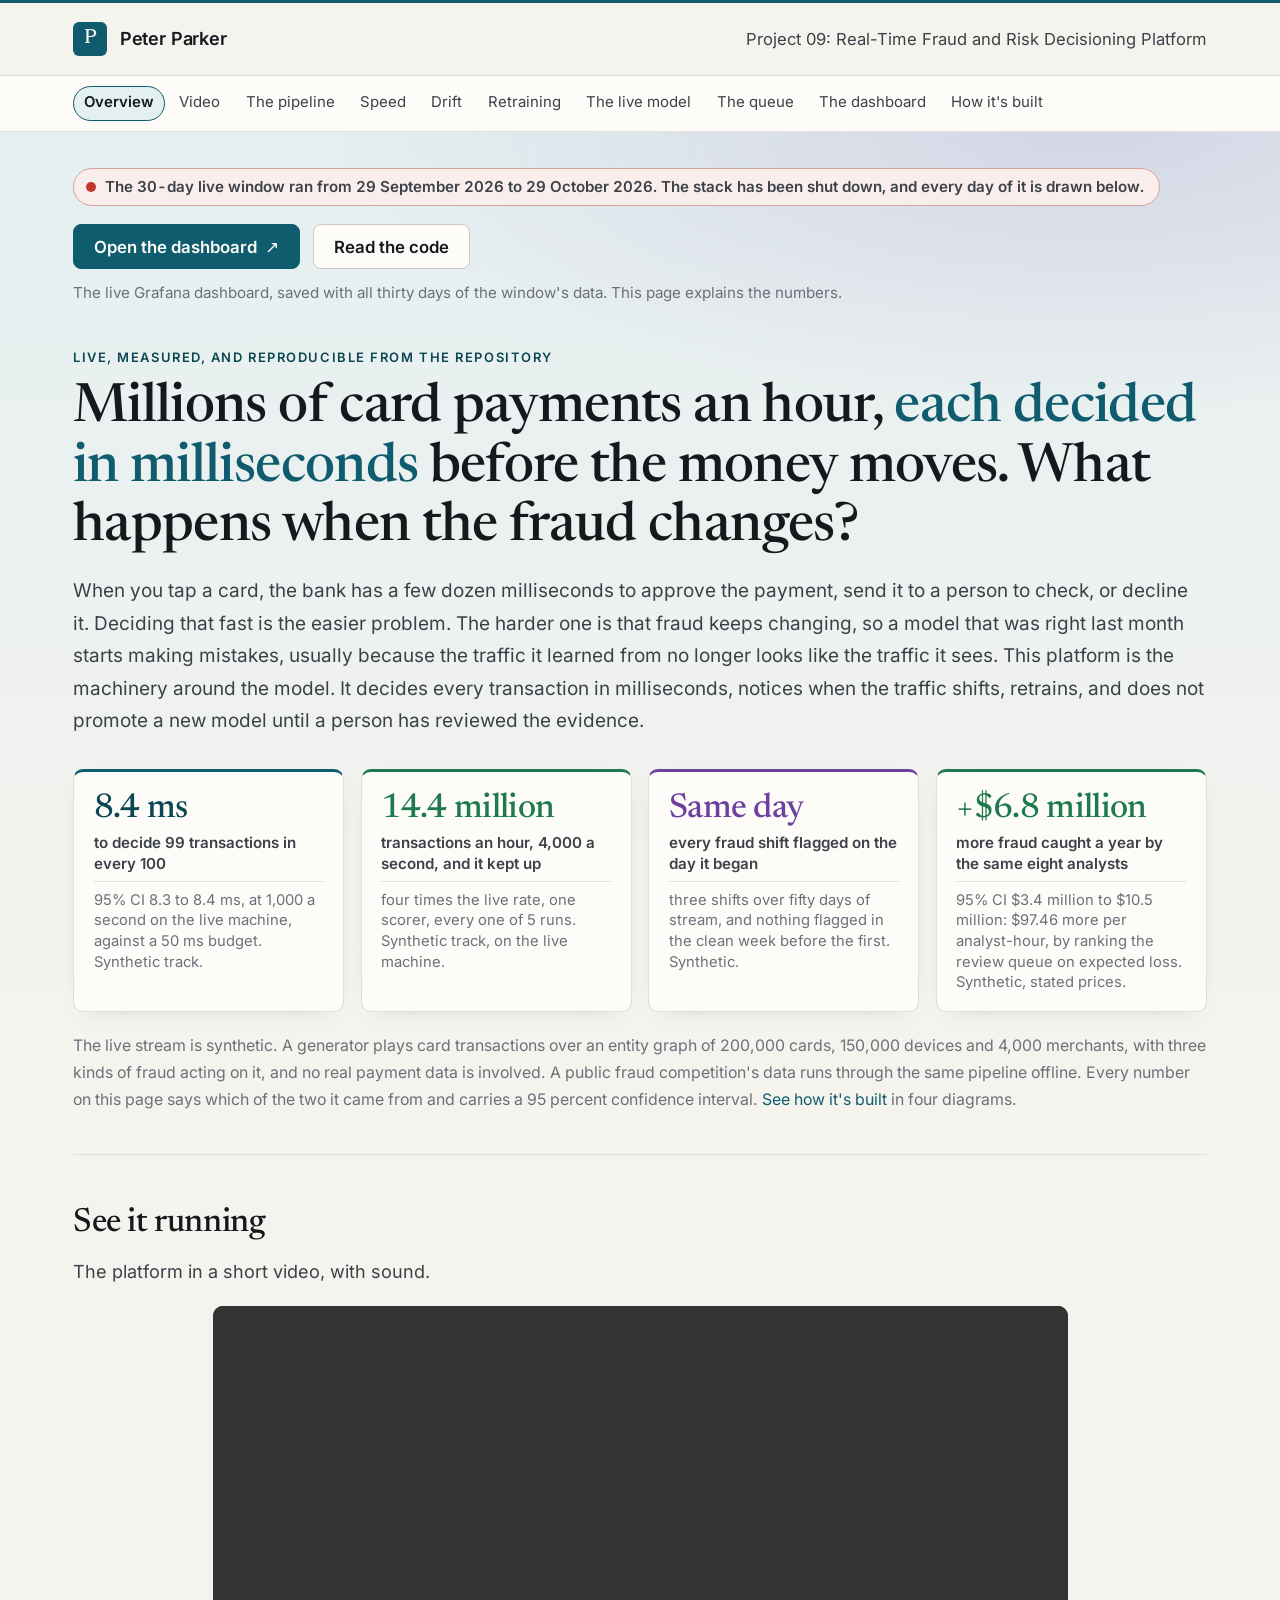
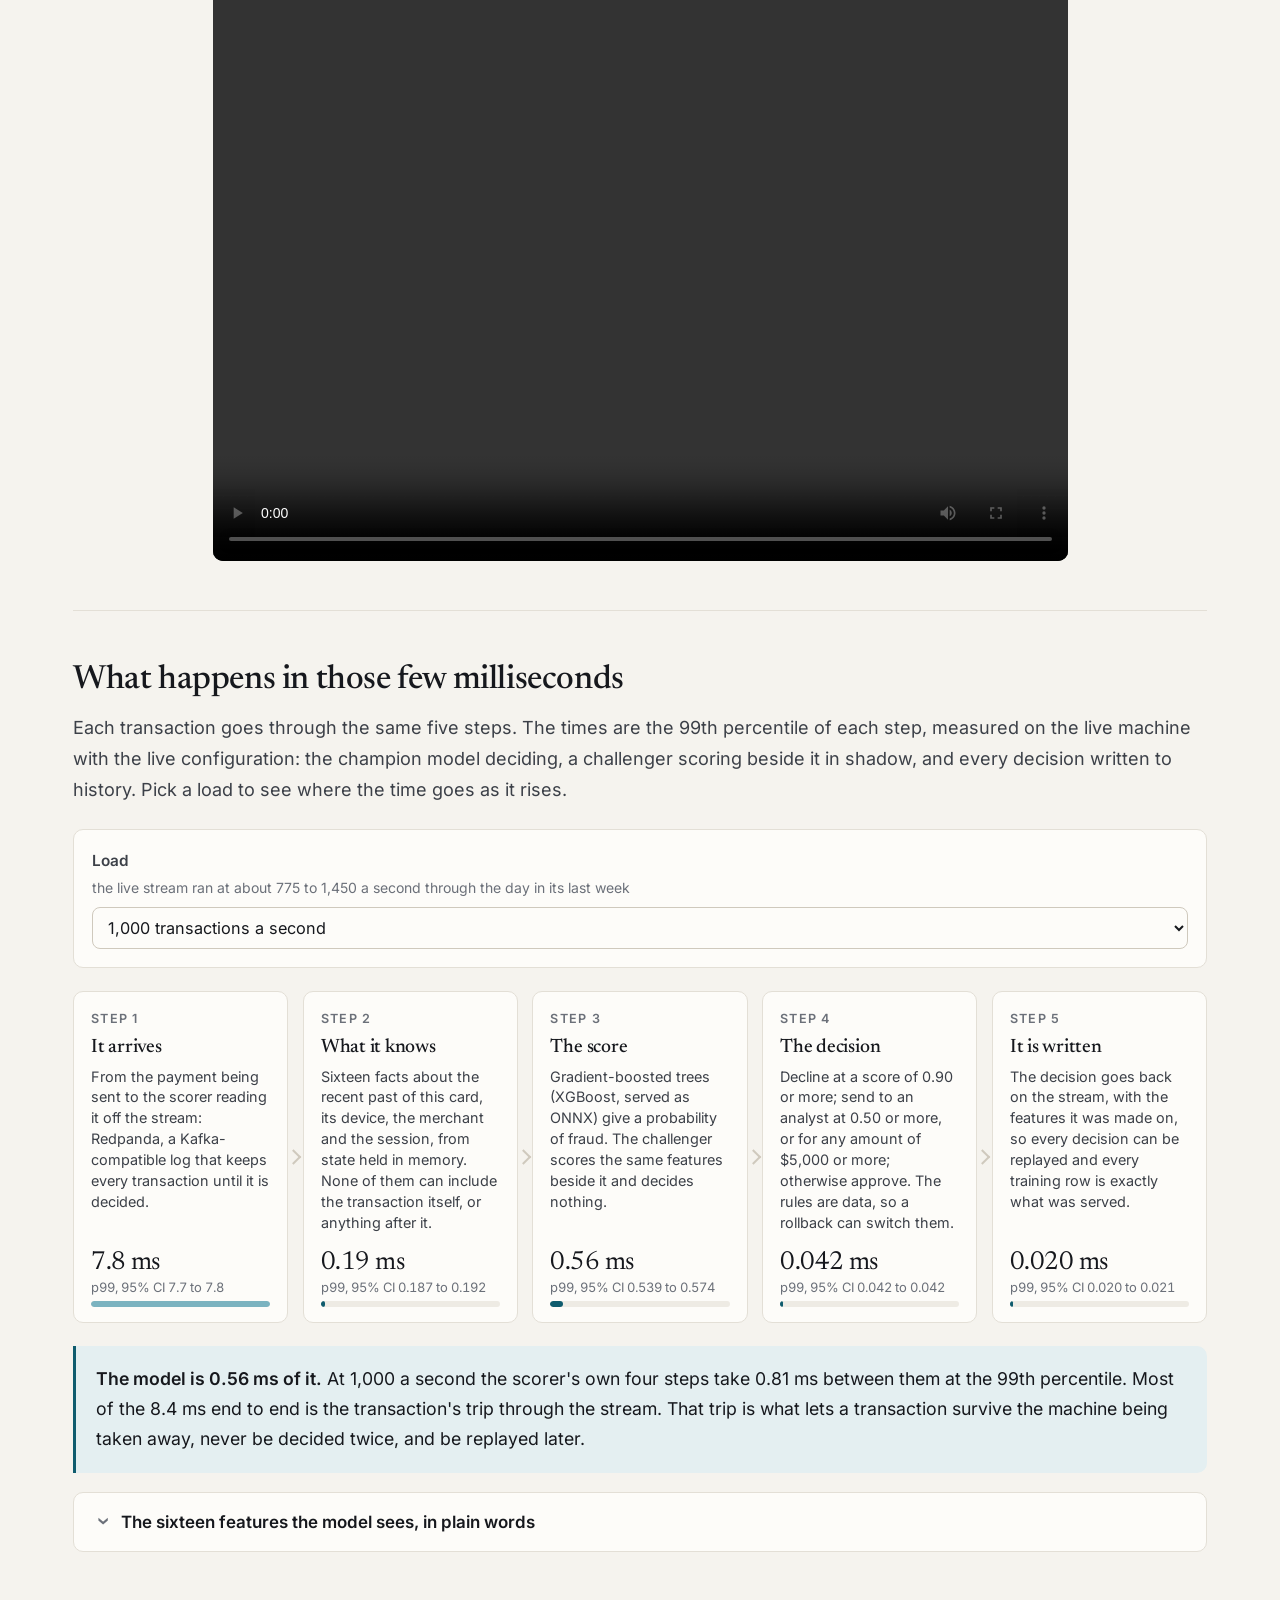
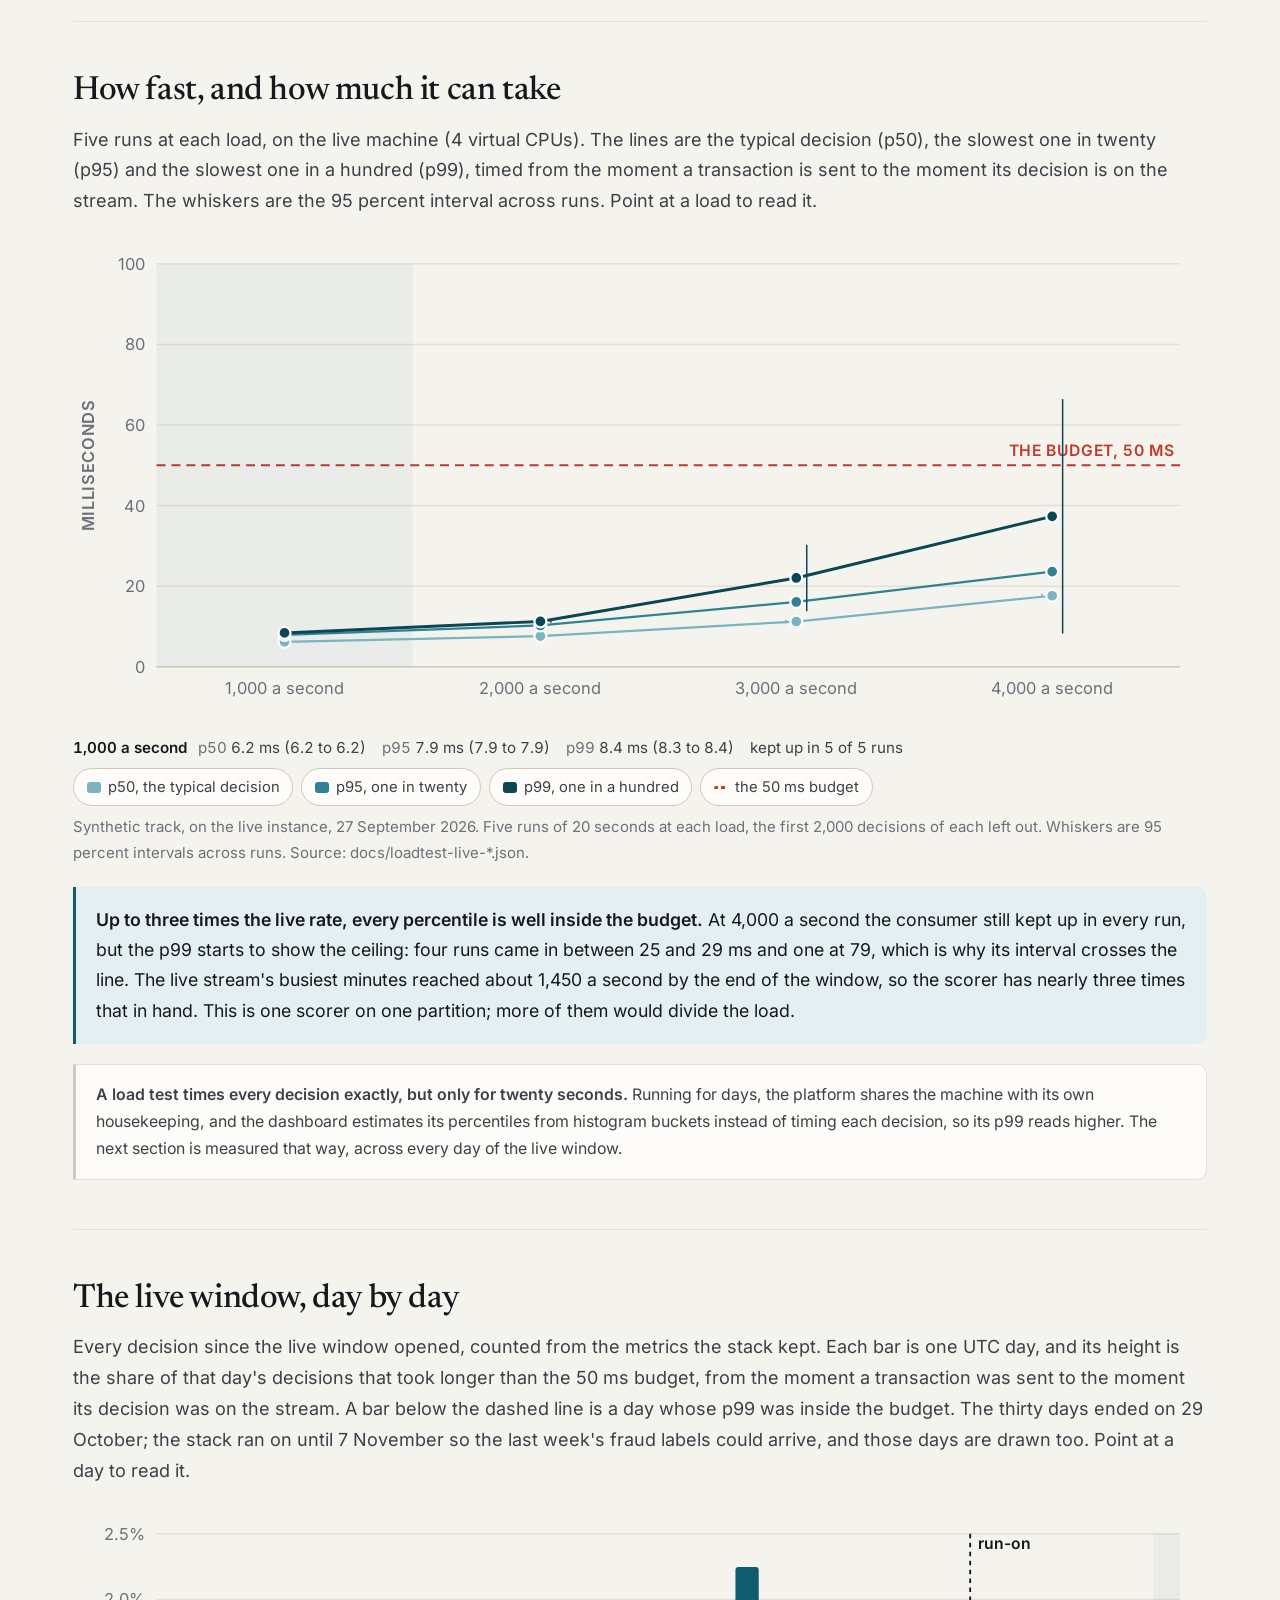
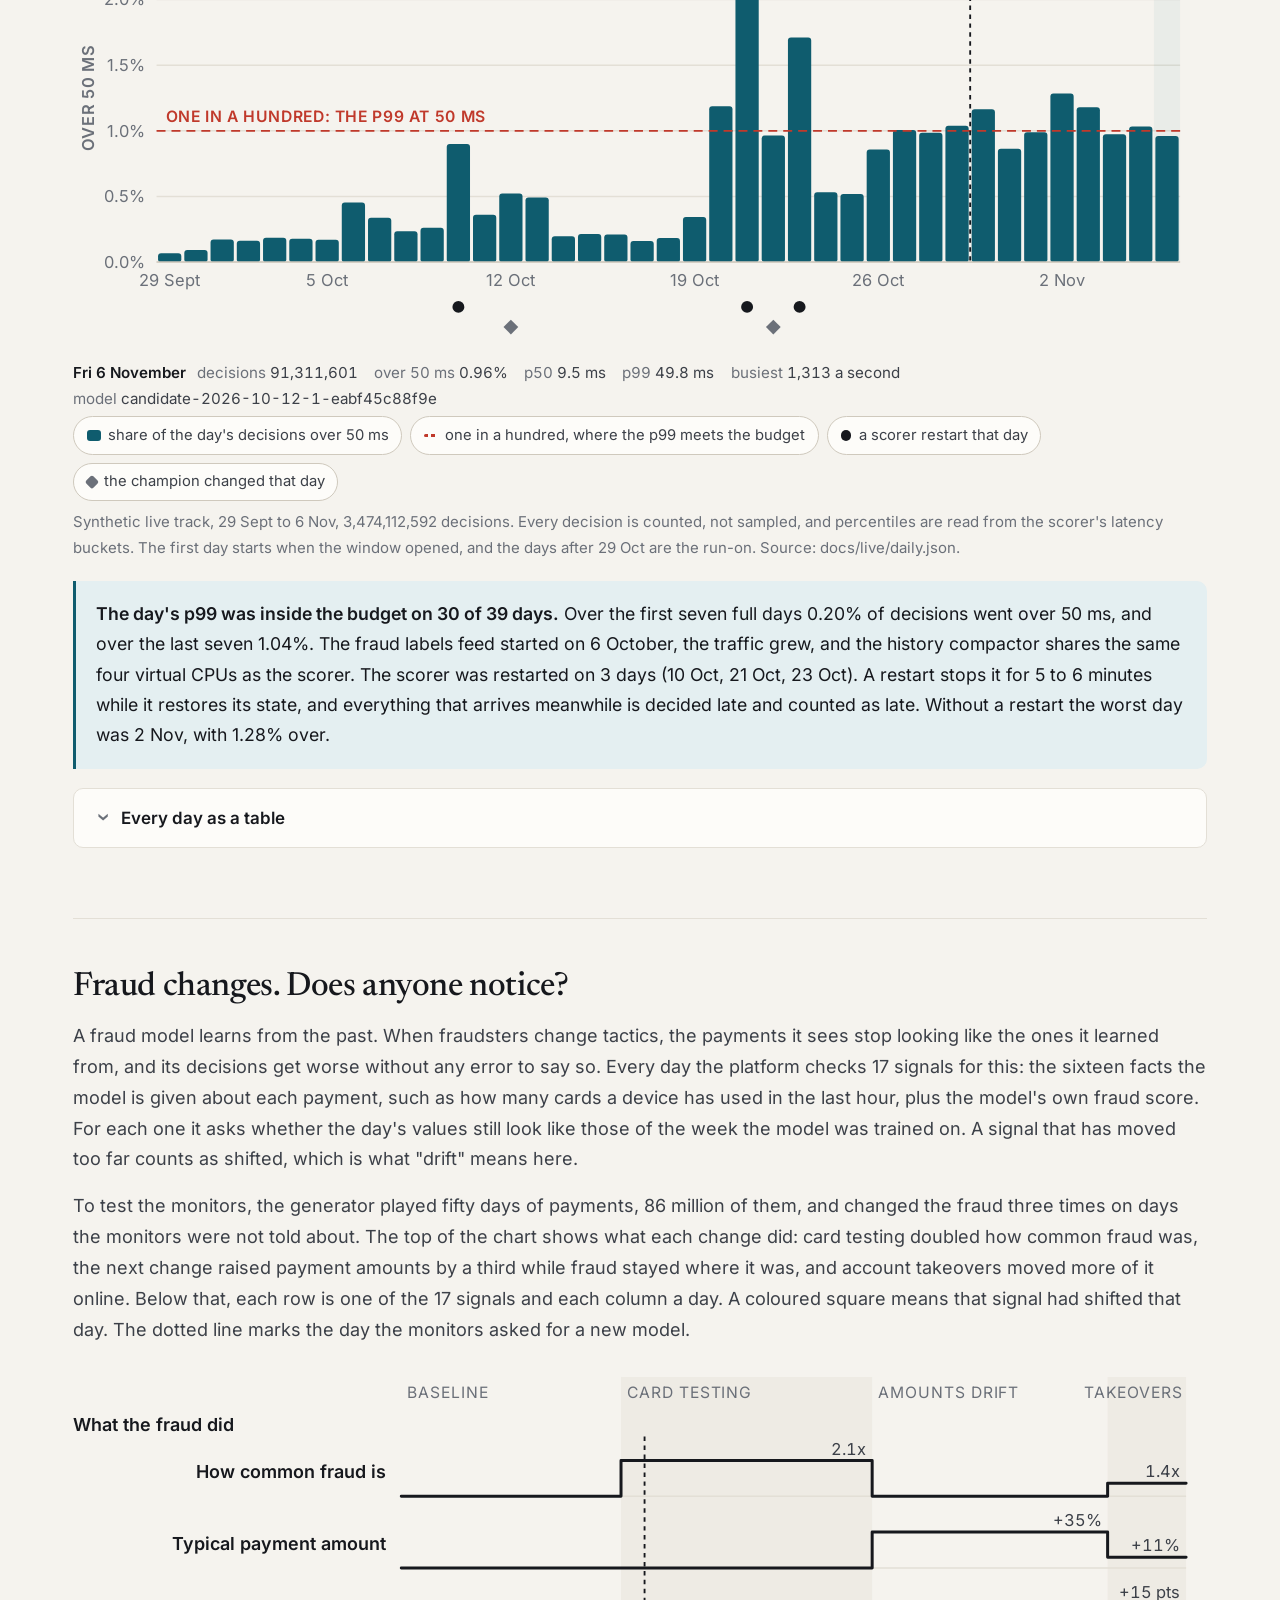
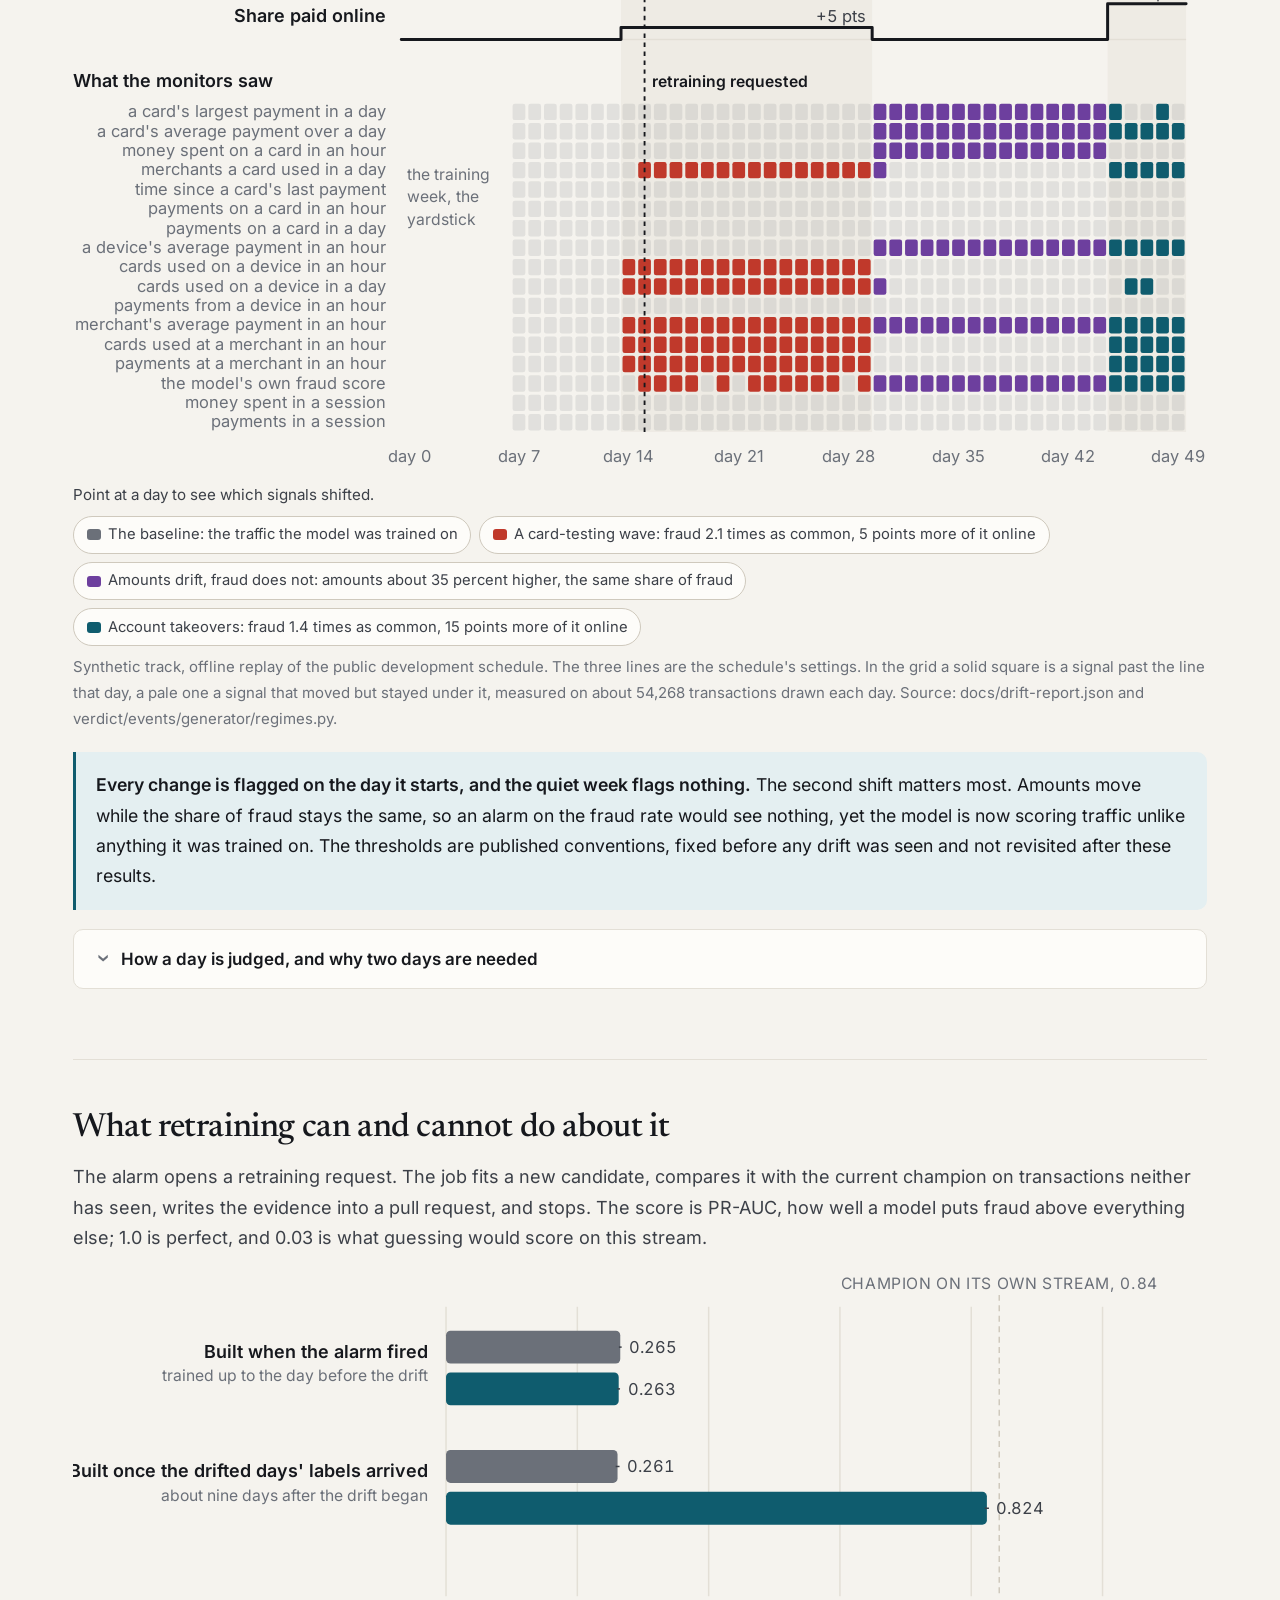
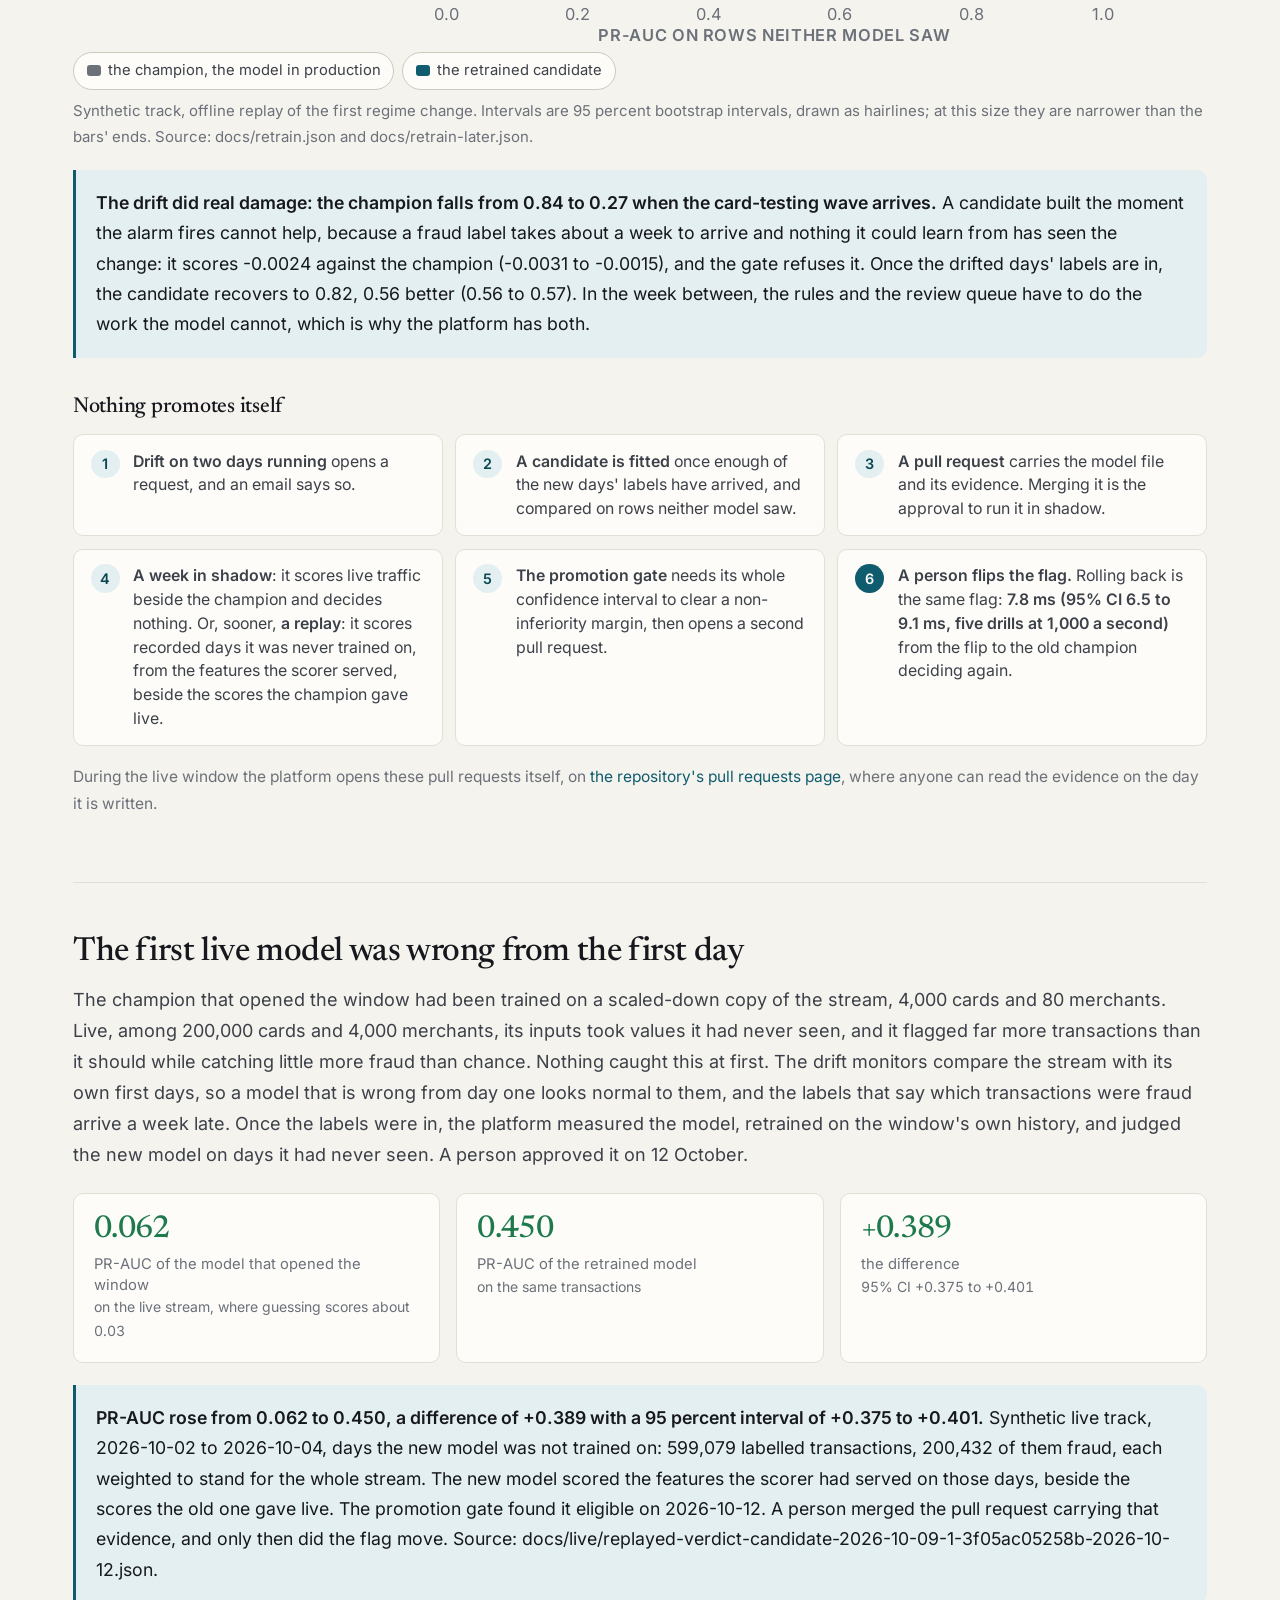
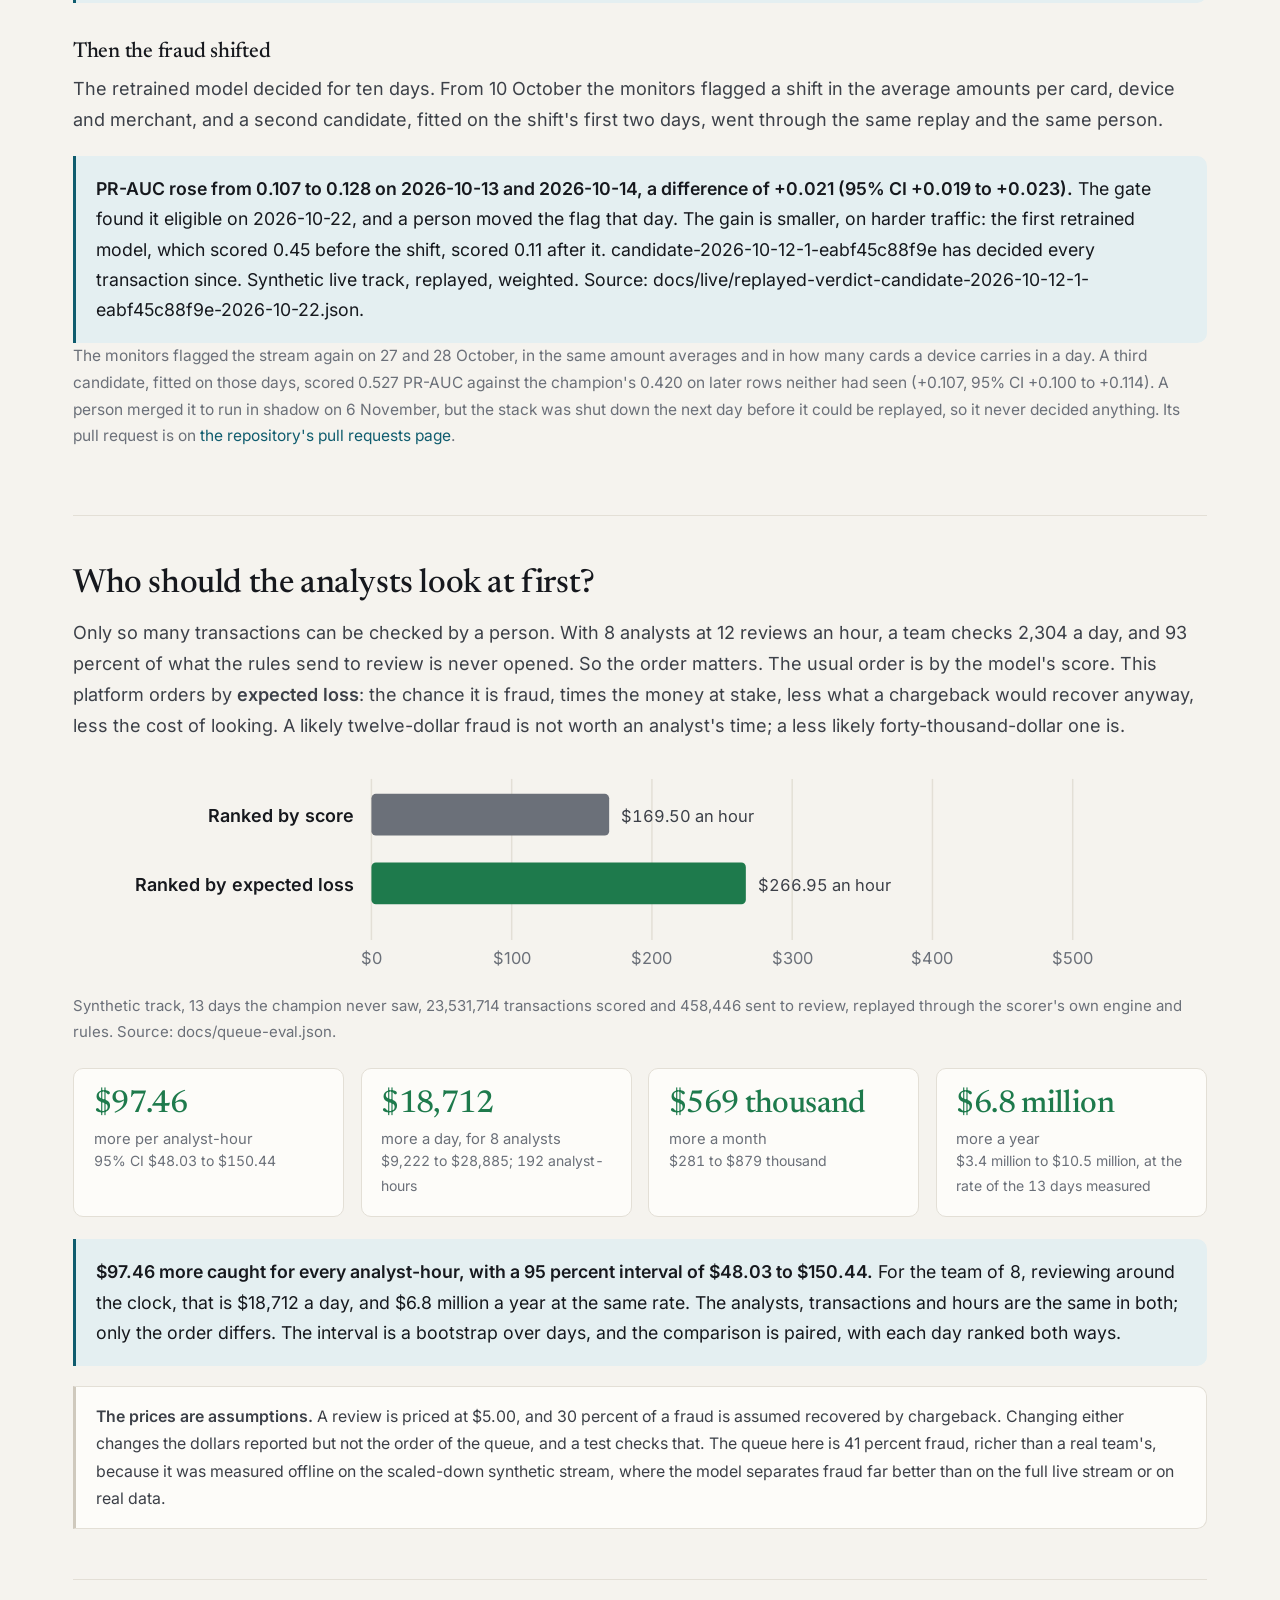
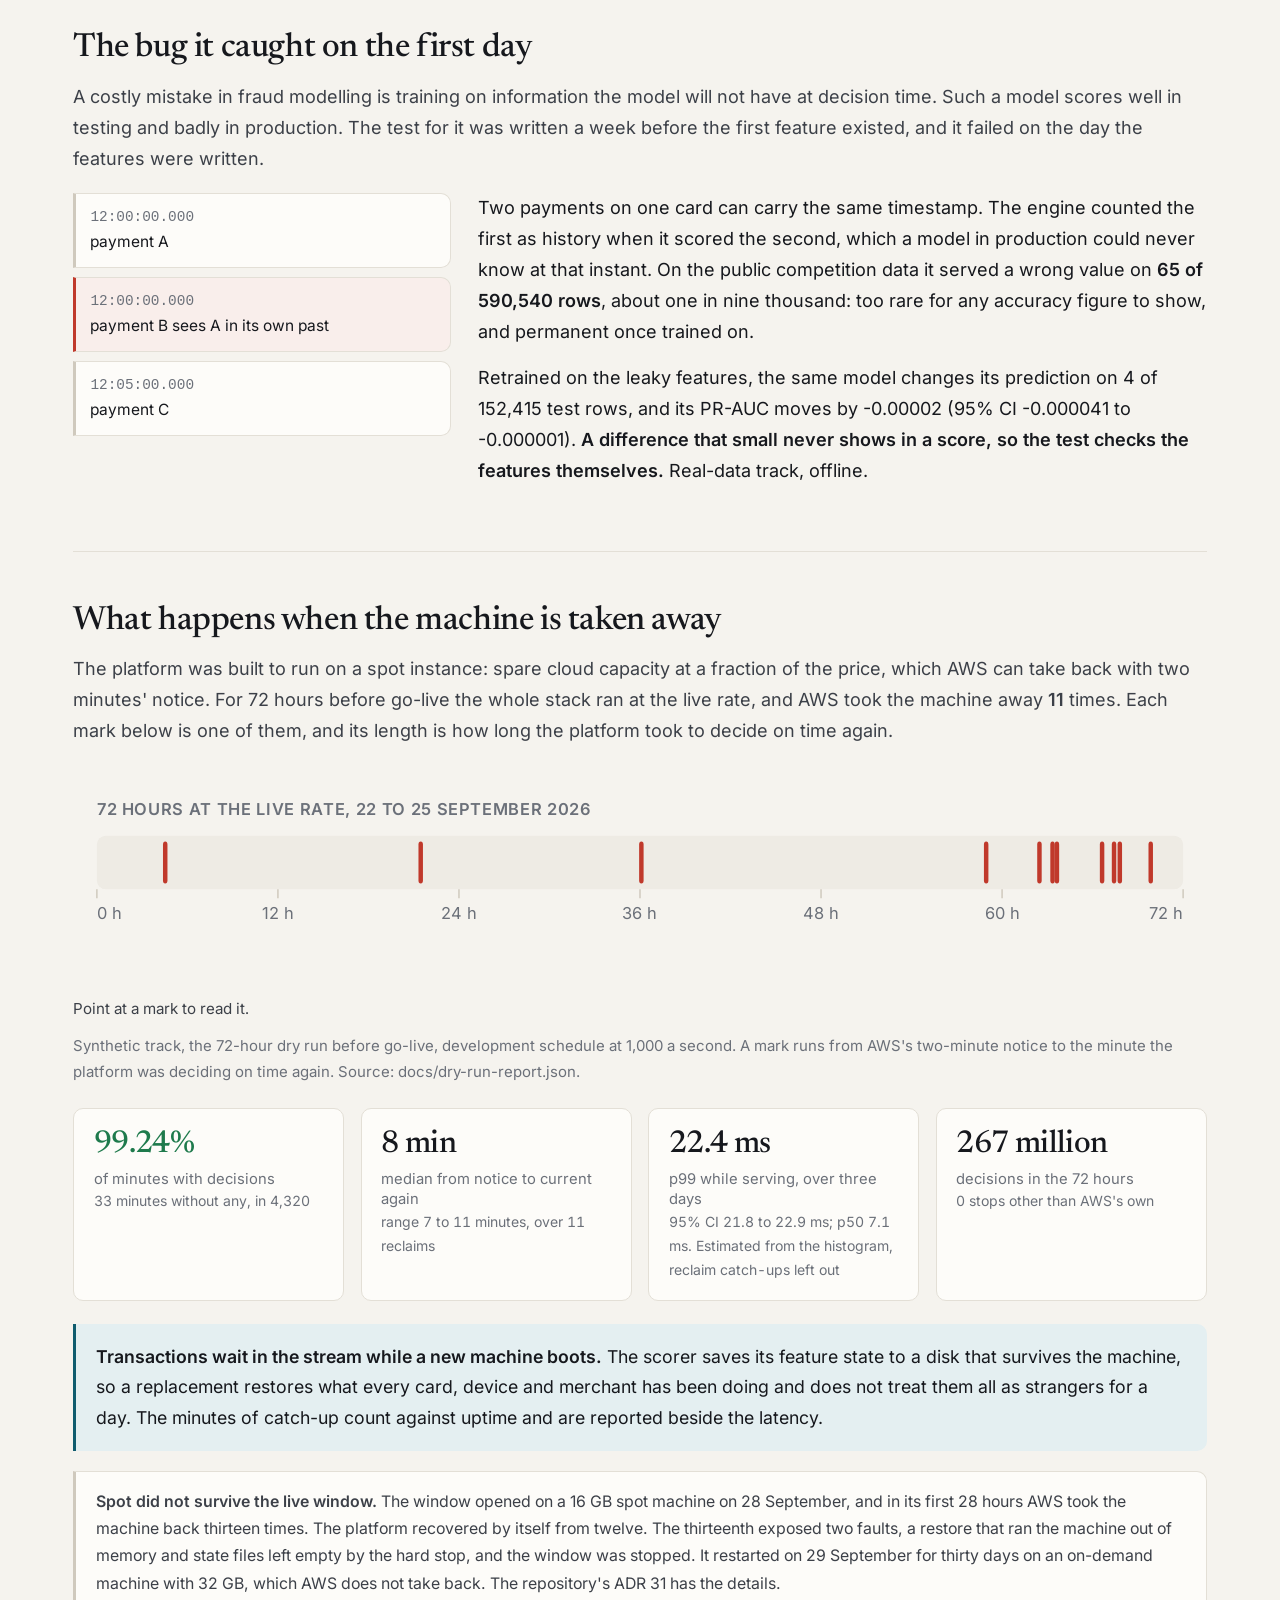
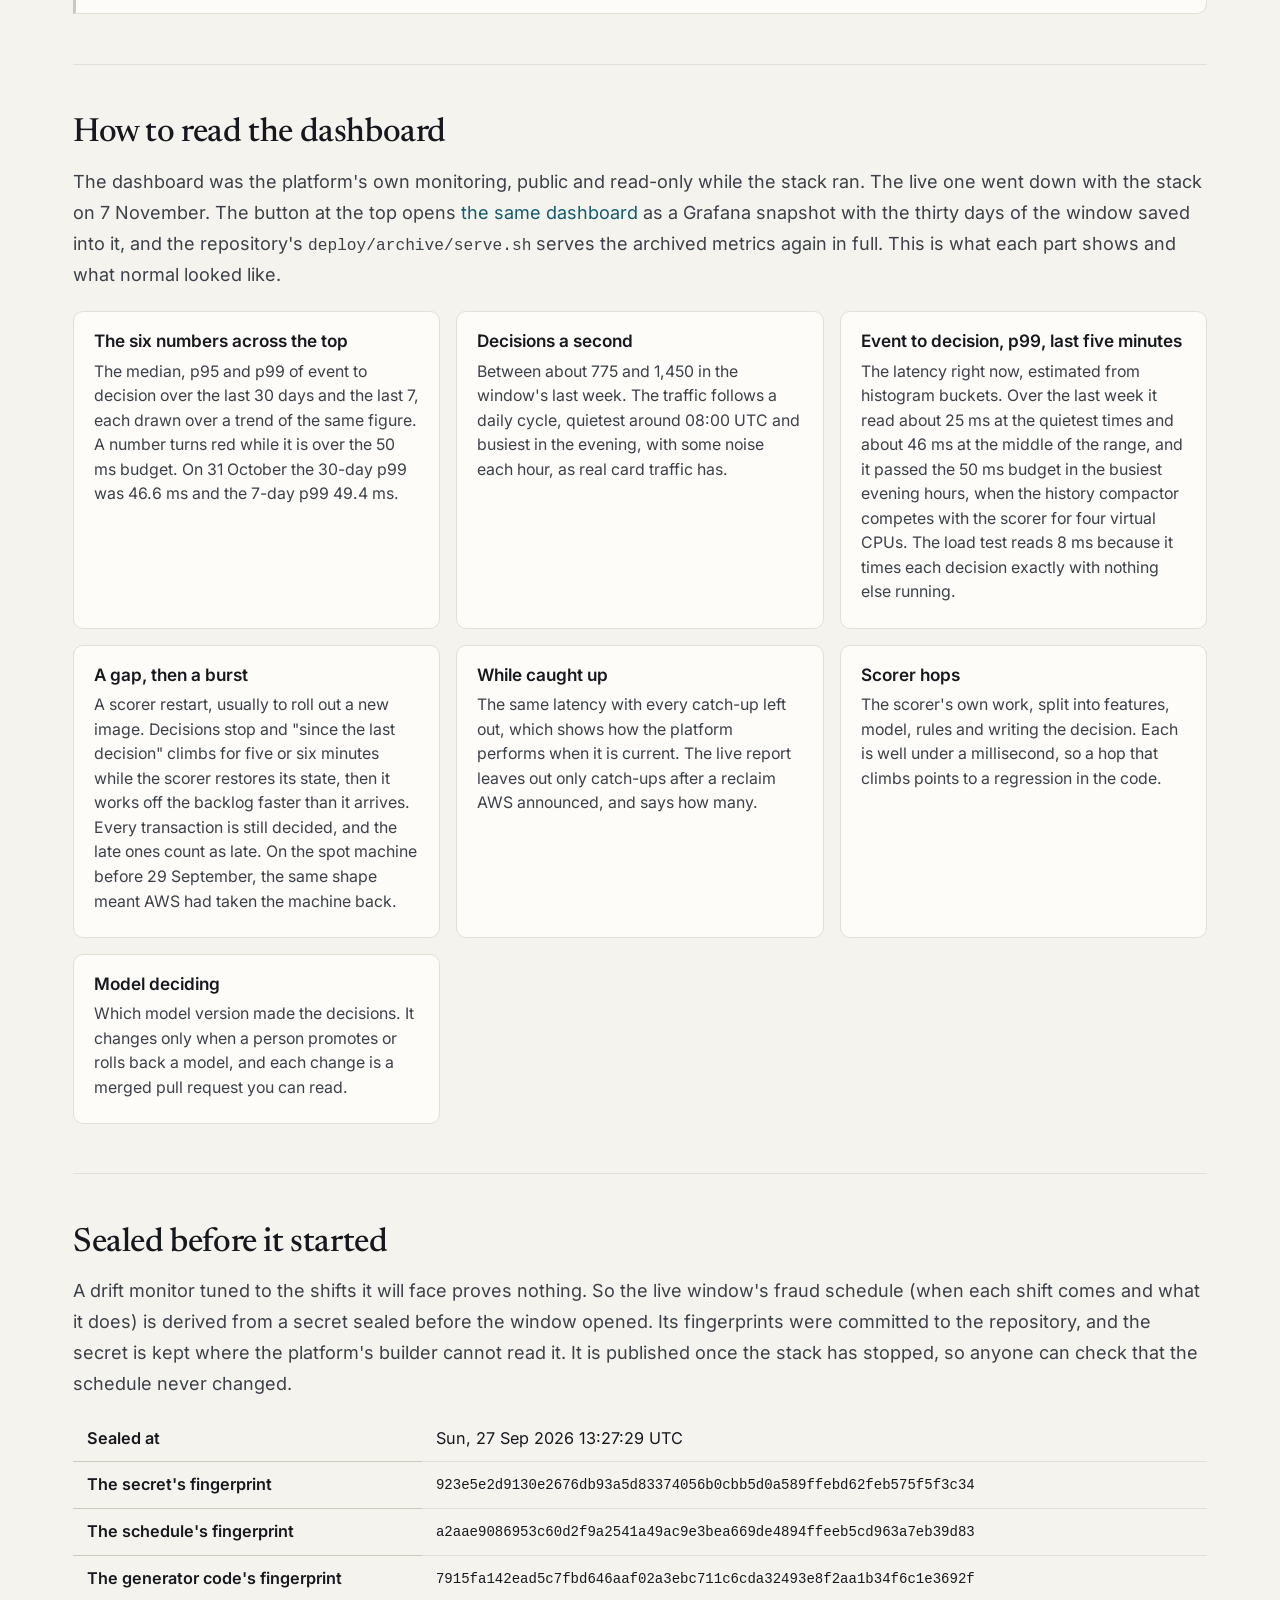
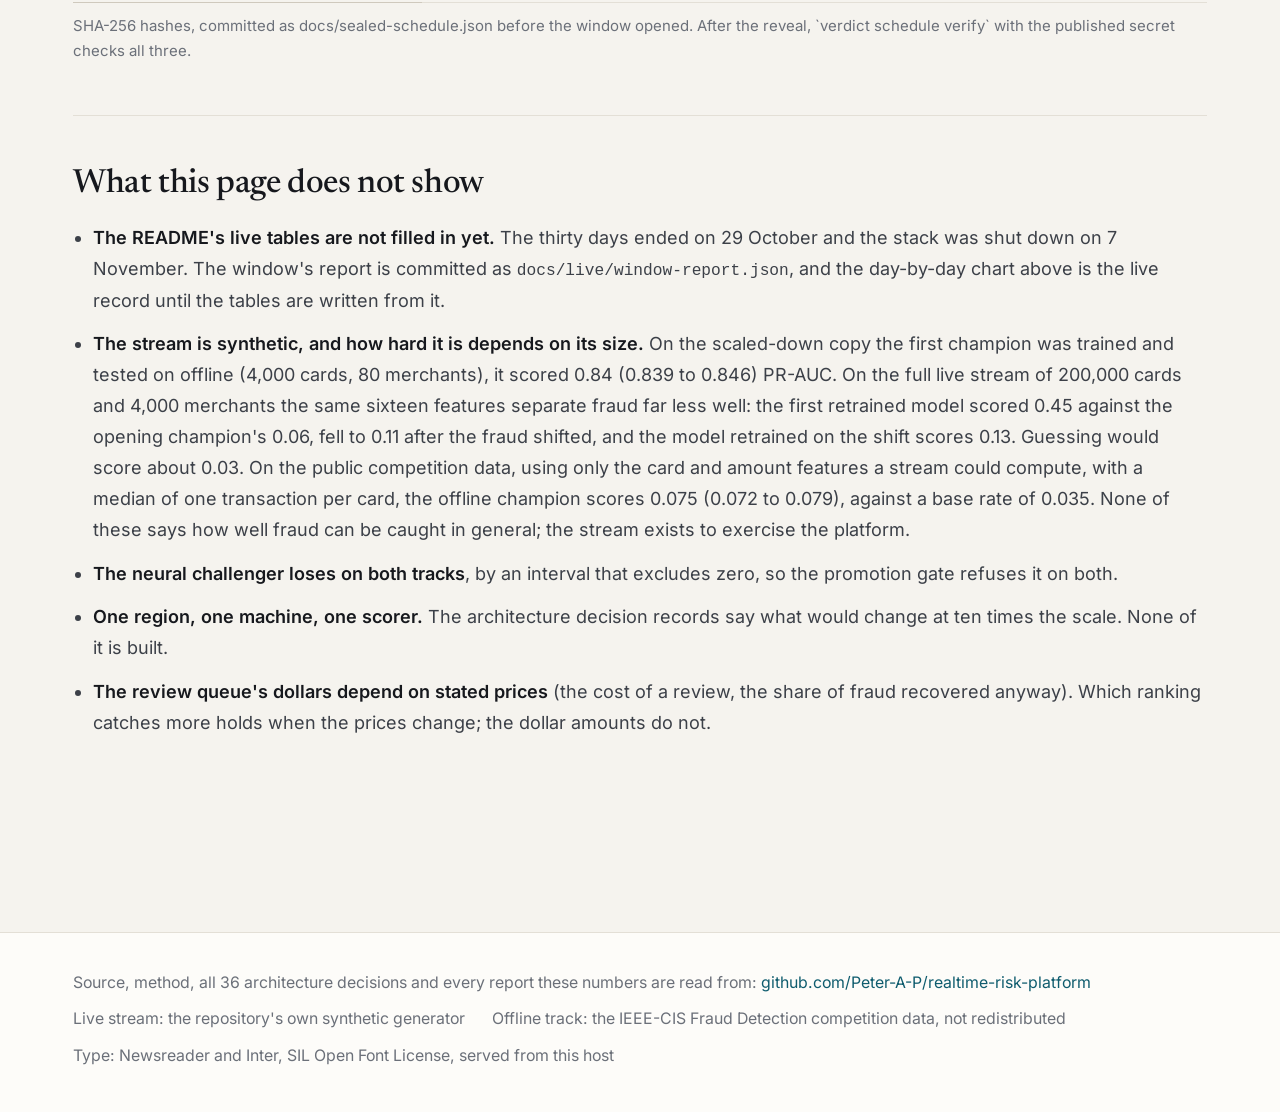
==== commit ca4ddc60: "The dashboard stays public as a Grafana snapshot of the thirty-day window, linked from the site and " ====
--- a/site/index.html
+++ b/site/index.html
@@ -36,9 +36,9 @@
       <span id="live-text">A thirty-day live window</span>
     </div>
     <div class="cta">
-      <a class="button primary" id="dashboard-link" href="https://risk.peterparker.ca">Open the live dashboard</a>
+      <a class="button primary" id="dashboard-link" href="https://snapshots.raintank.io/dashboard/snapshot/eF1qdXLeZMleCGfNOa08wE4NCbgYXUh8">Open the dashboard</a>
       <a class="button" href="https://github.com/Peter-A-P/realtime-risk-platform">Read the code</a>
-      <span class="cta-note">The dashboard shows the platform as it runs. This page explains the numbers.</span>
+      <span class="cta-note">The live Grafana dashboard, saved with all thirty days of the window's data. This page explains the numbers.</span>
     </div>
 
     <p class="eyebrow">Live, measured, and reproducible from the repository</p>
@@ -385,12 +385,14 @@
   </section>
 
   <section class="section" id="dashboard-guide">
-    <h2>How to read the live dashboard</h2>
+    <h2>How to read the dashboard</h2>
     <p class="section-lead">
       The dashboard was the platform's own monitoring, public and read-only while the stack ran.
-      It went down with the stack on 7 November; its data is archived and can be served again
-      from the repository's <code>deploy/archive/serve.sh</code>. This is what each part showed
-      and what normal looked like.
+      The live one went down with the stack on 7 November. The button at the top opens
+      <a href="https://snapshots.raintank.io/dashboard/snapshot/eF1qdXLeZMleCGfNOa08wE4NCbgYXUh8">the same dashboard</a>
+      as a Grafana snapshot with the thirty days of the window saved into it, and the repository's
+      <code>deploy/archive/serve.sh</code> serves the archived metrics again in full. This is what
+      each part shows and what normal looked like.
     </p>
     <div class="guide">
       <article class="guide-card">
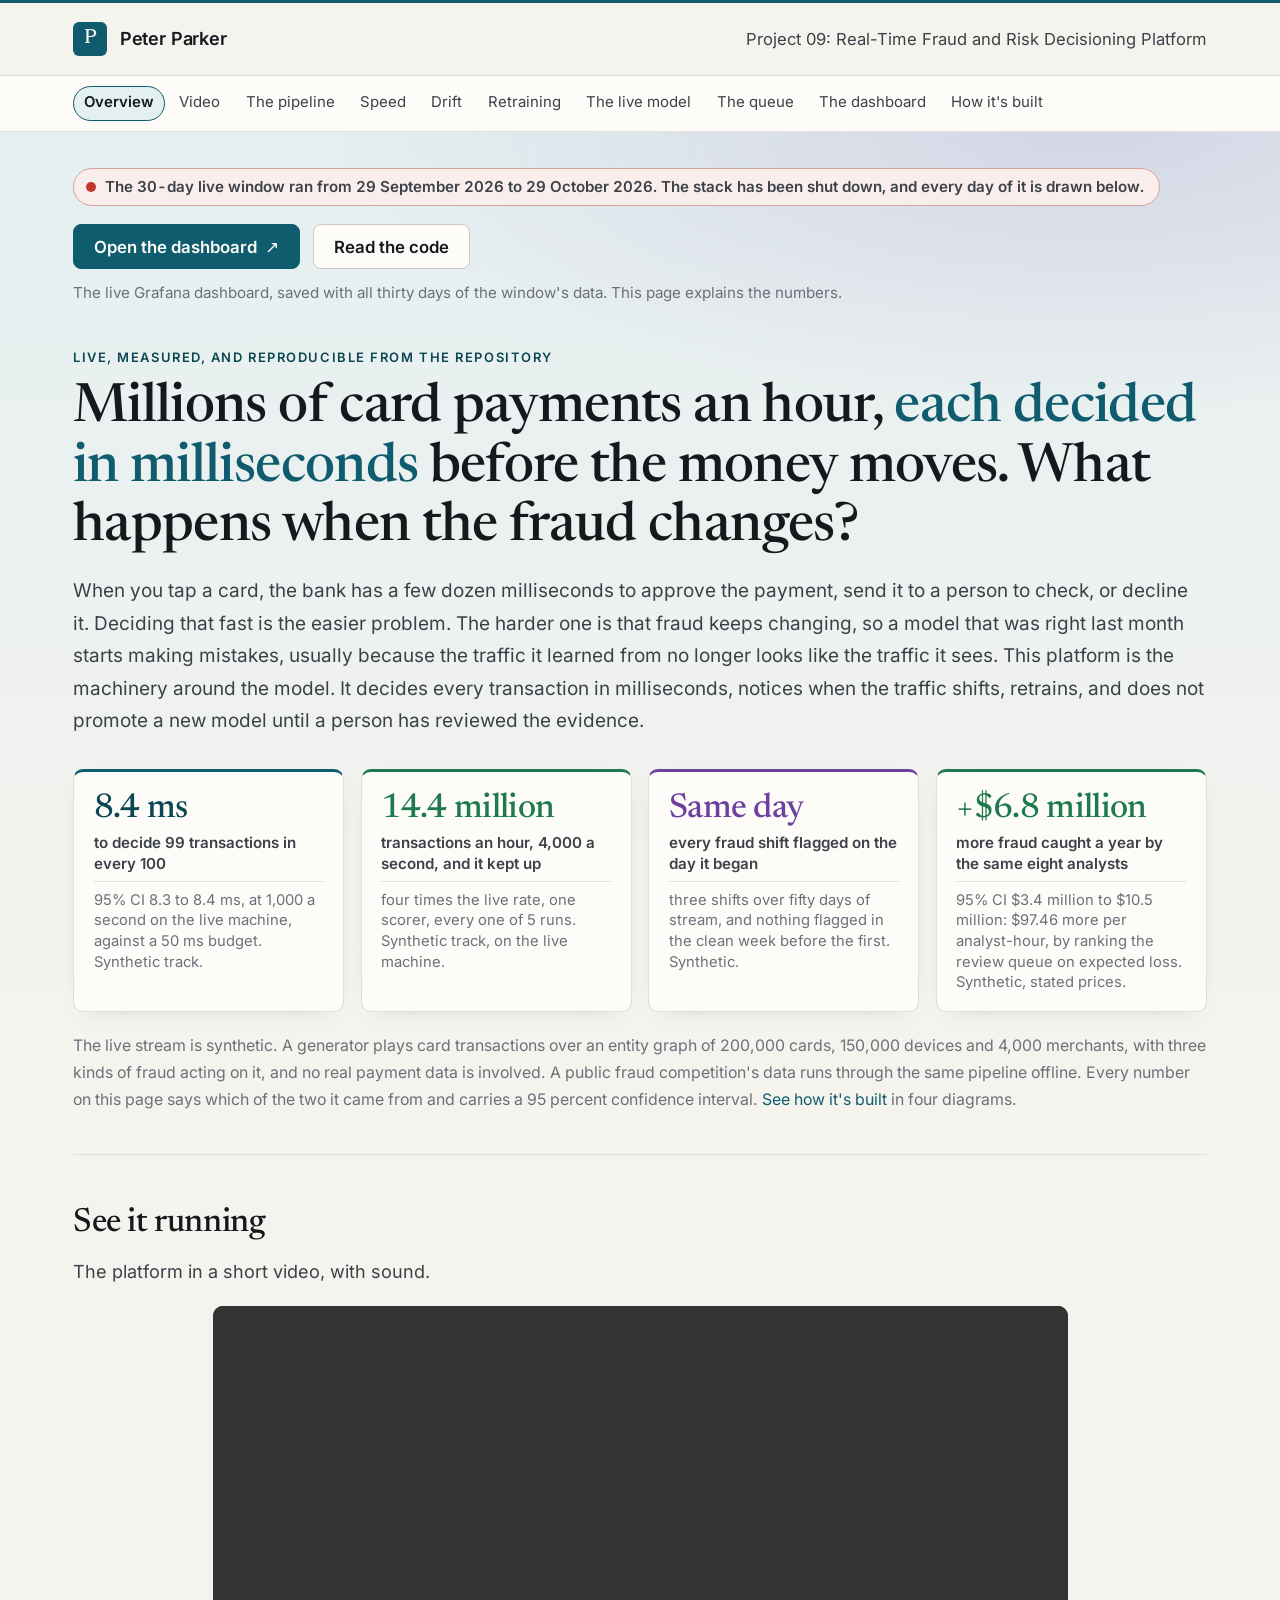
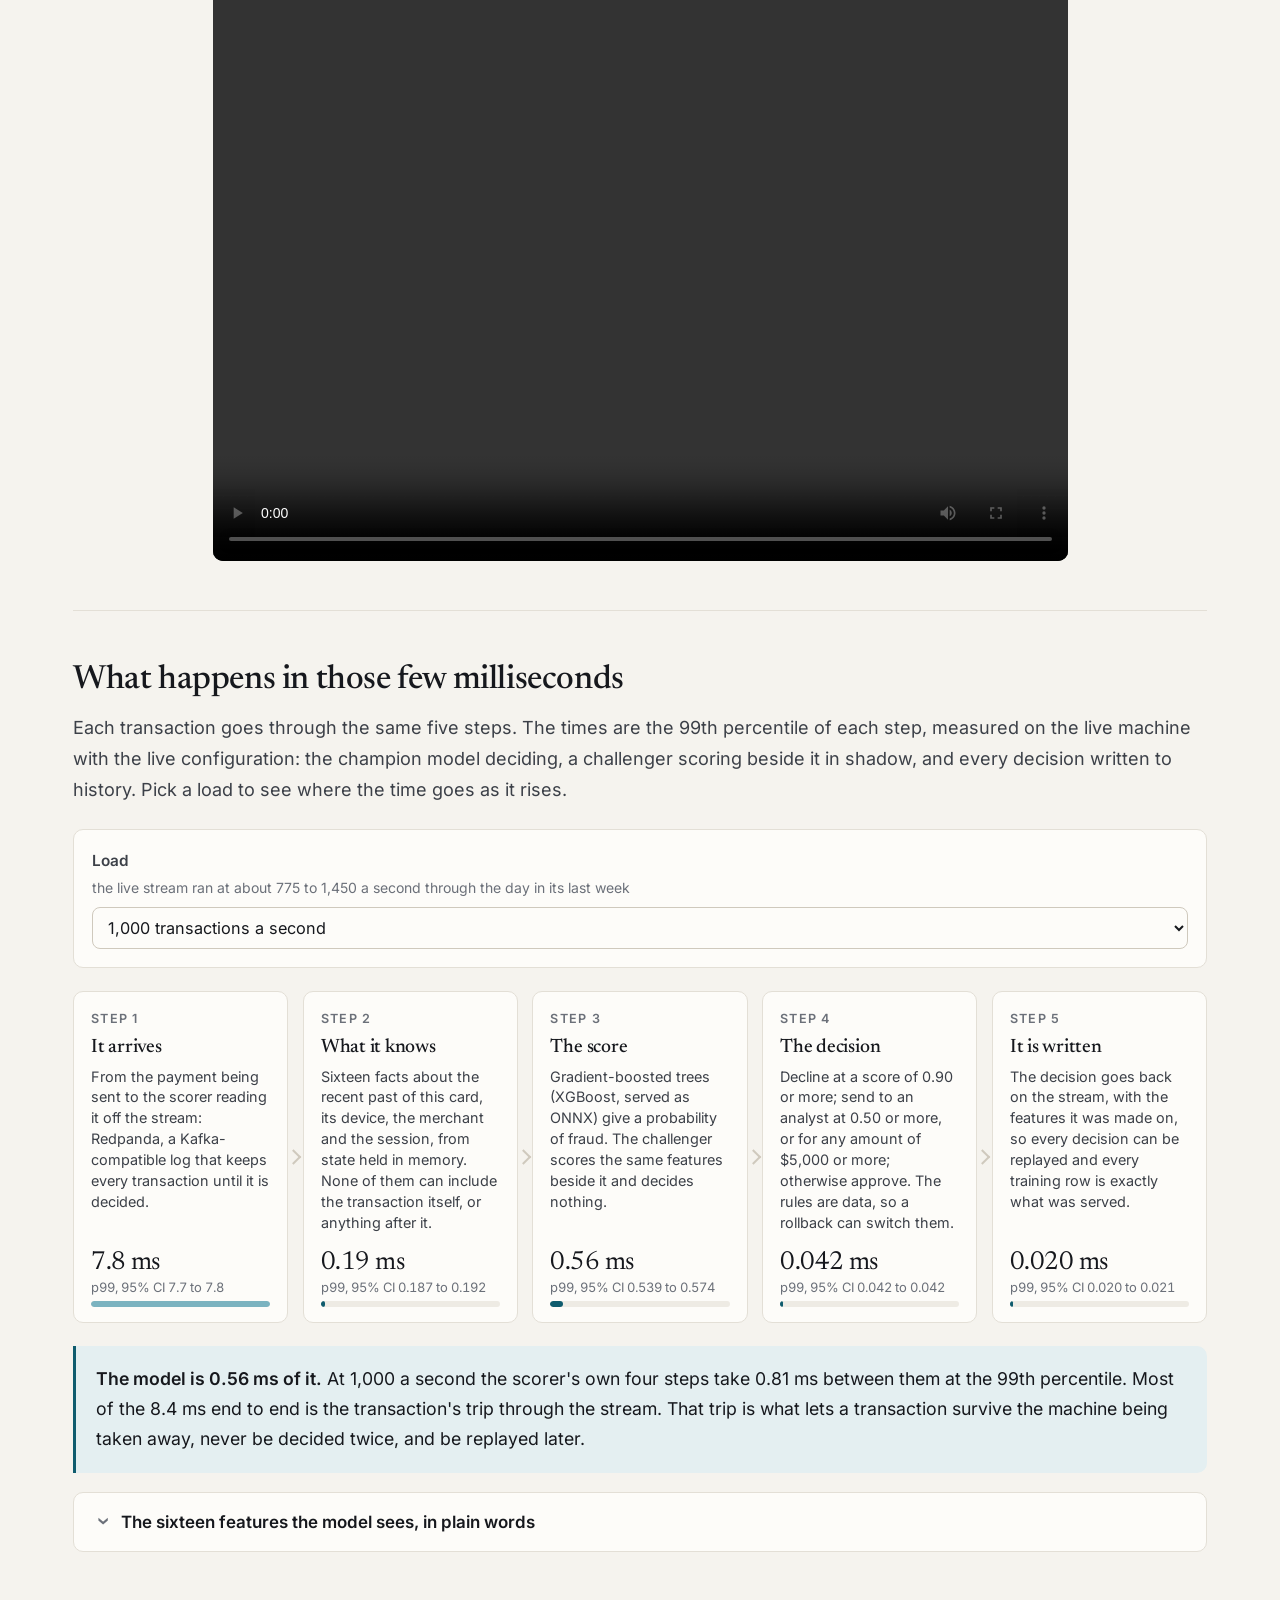
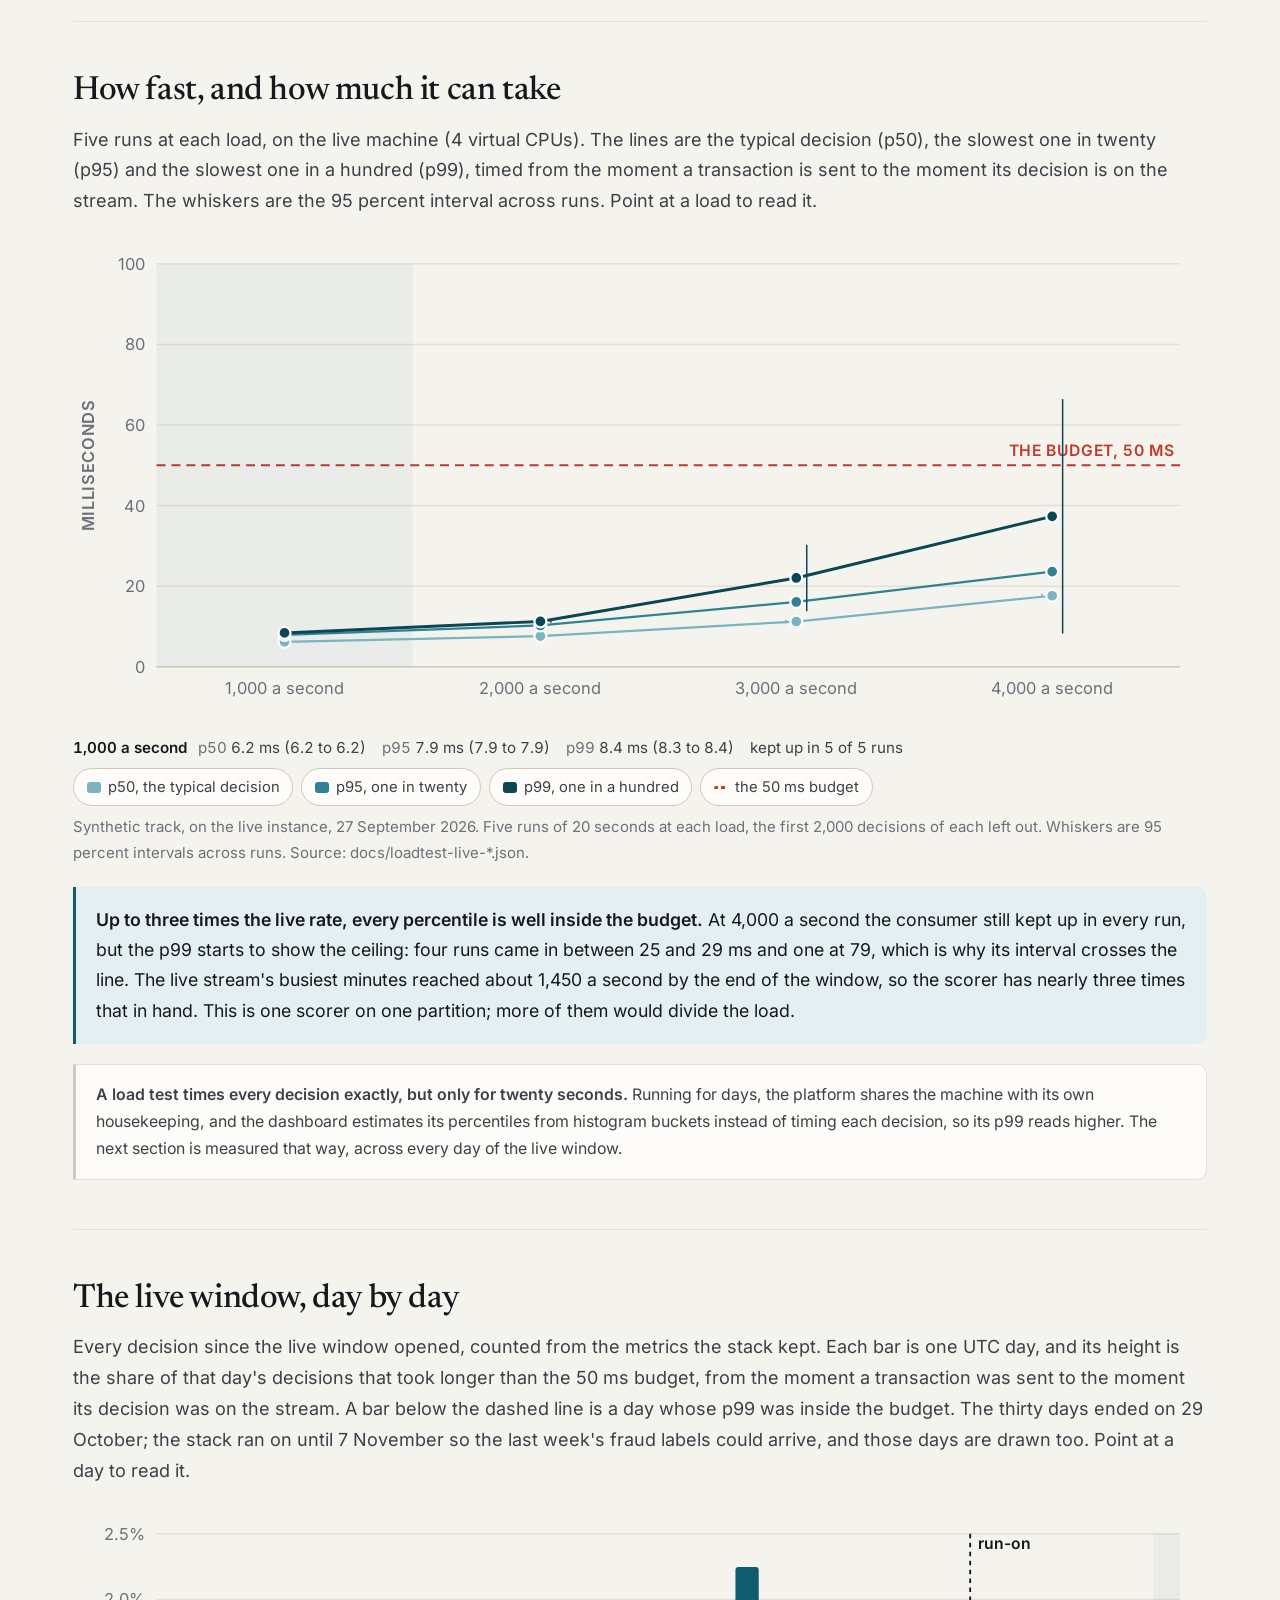
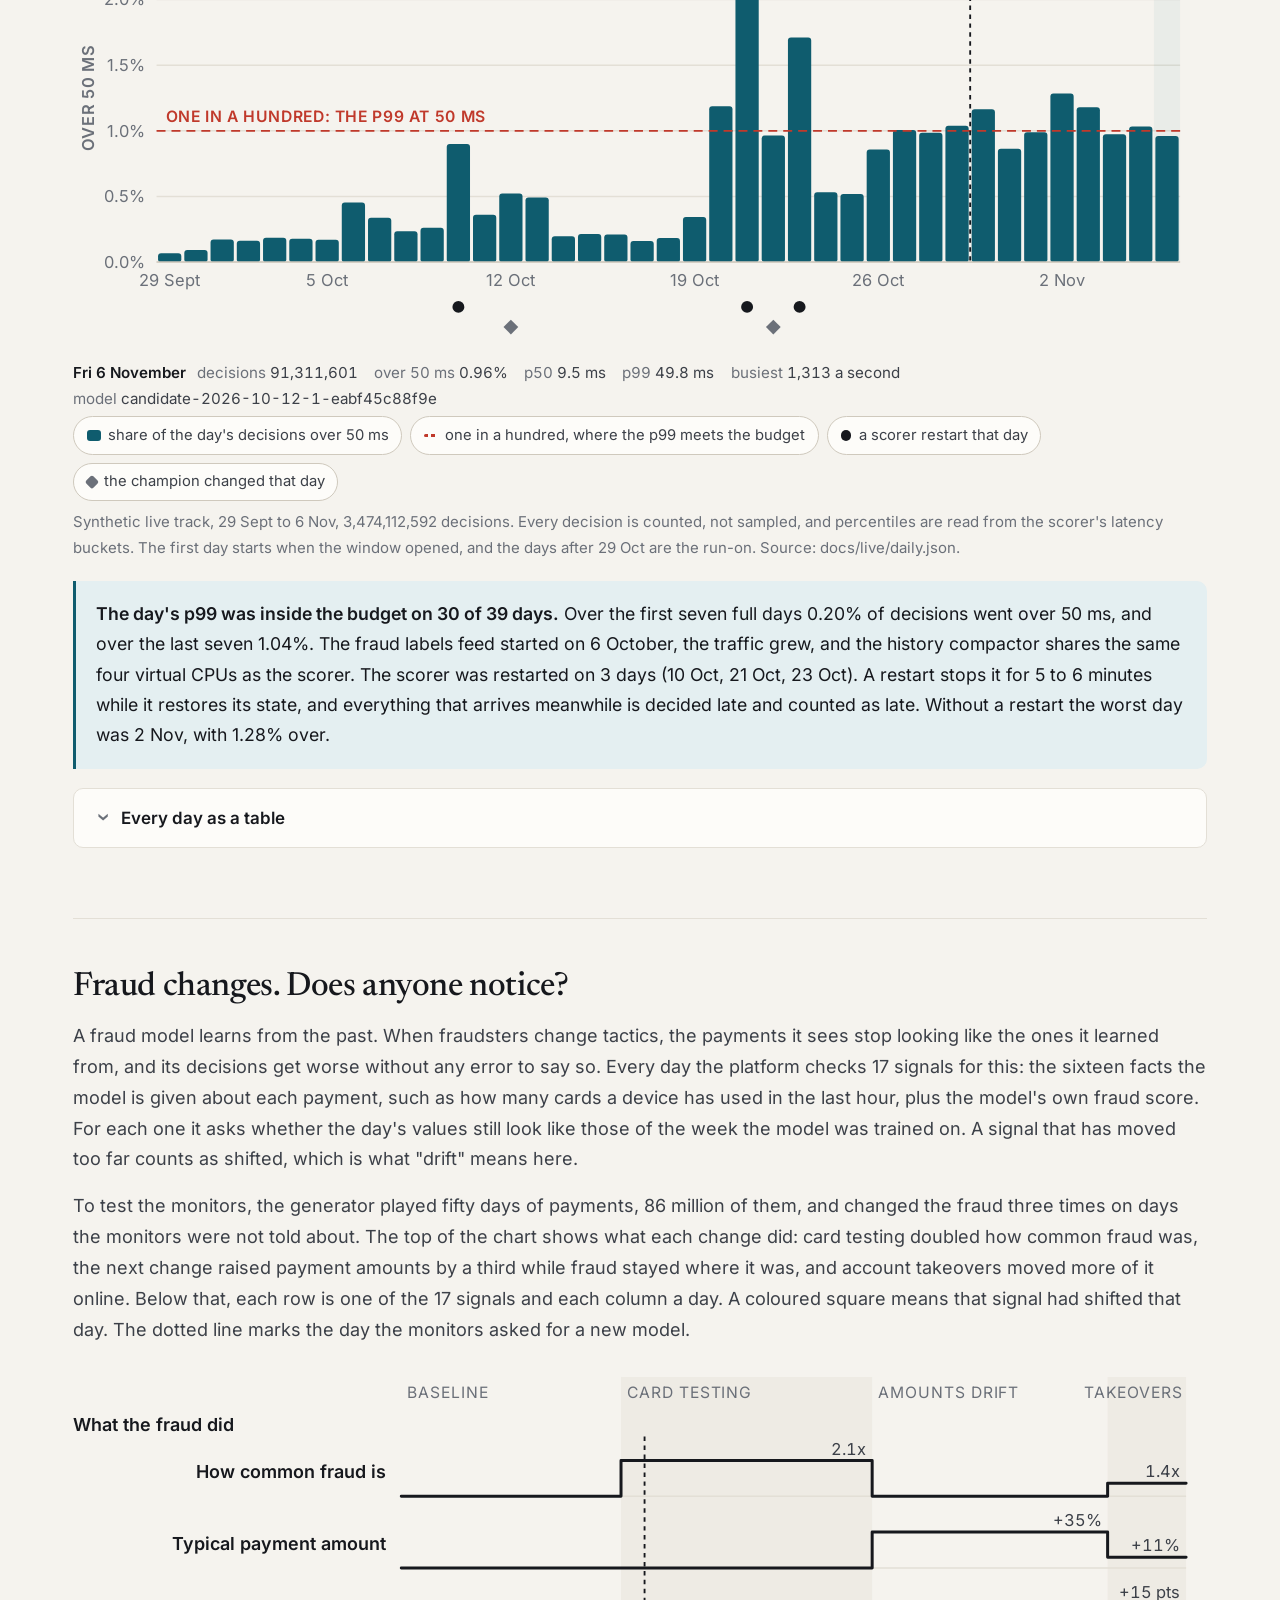
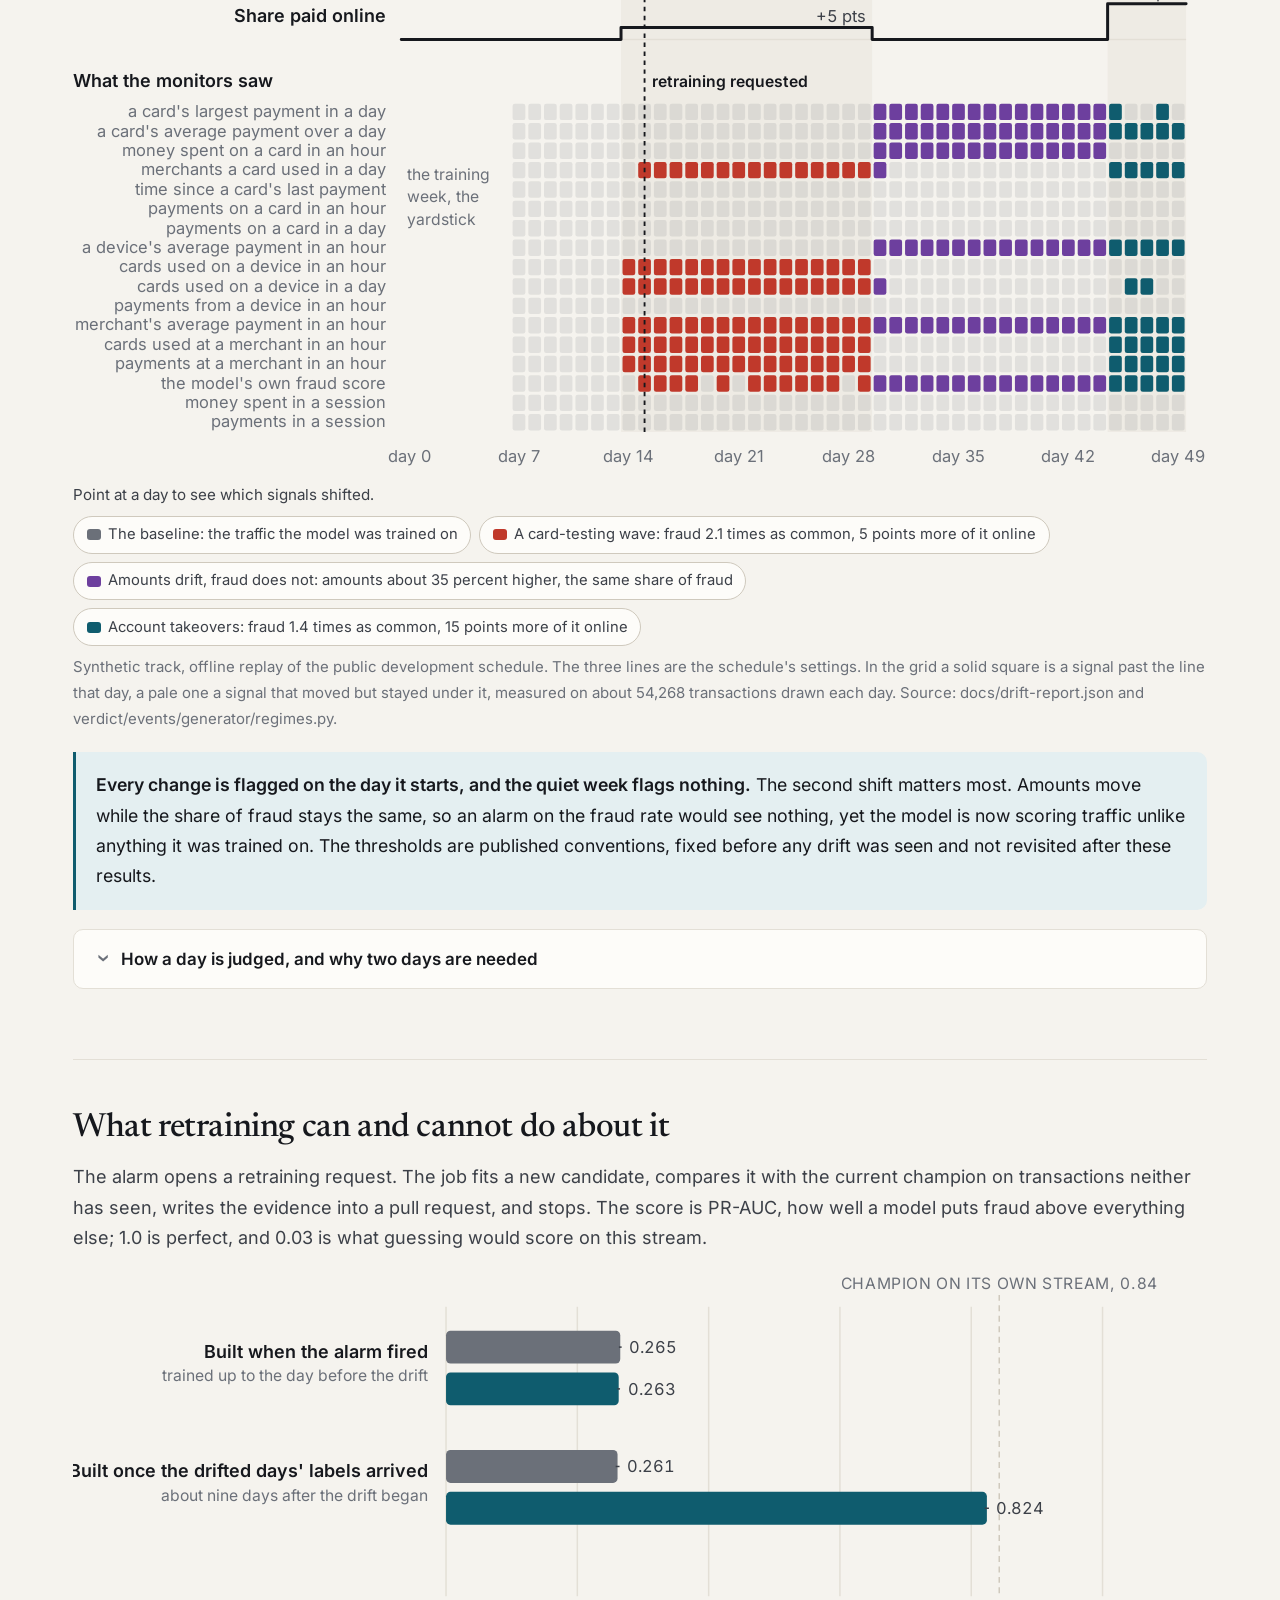
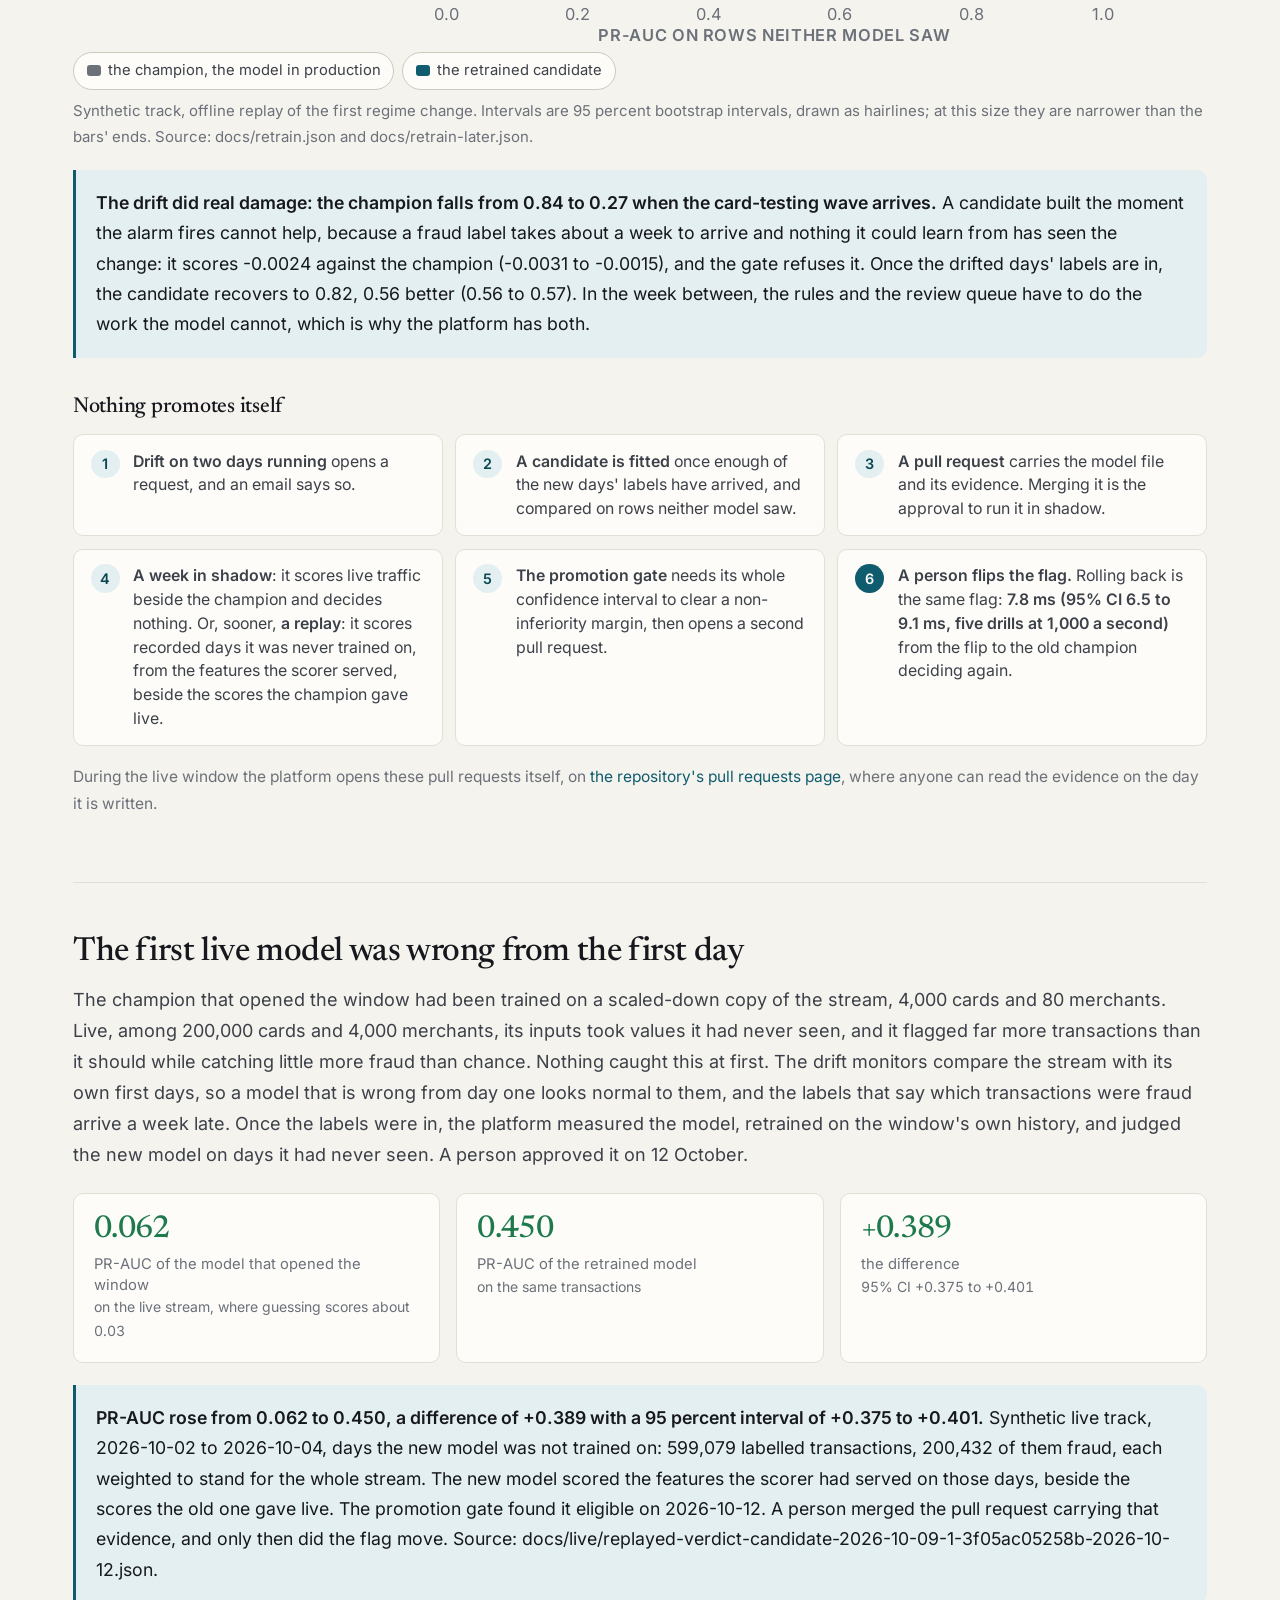
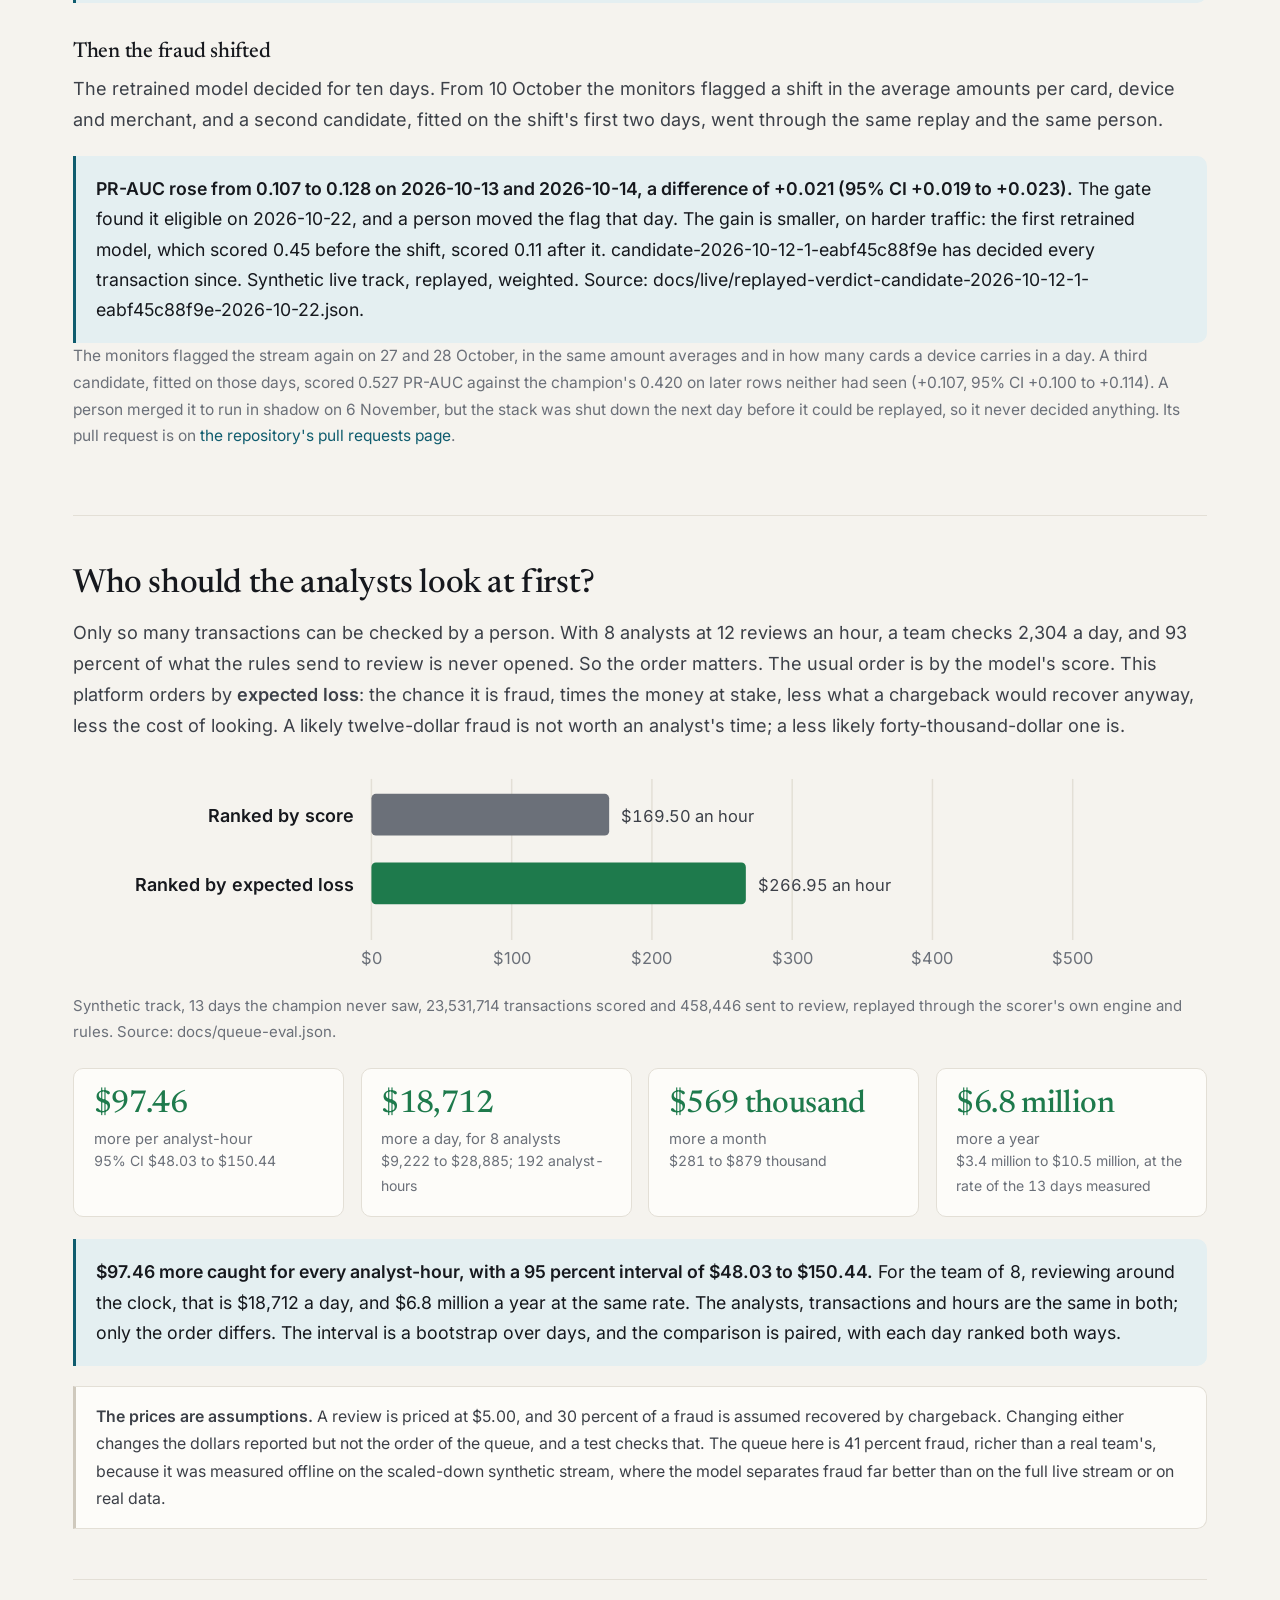
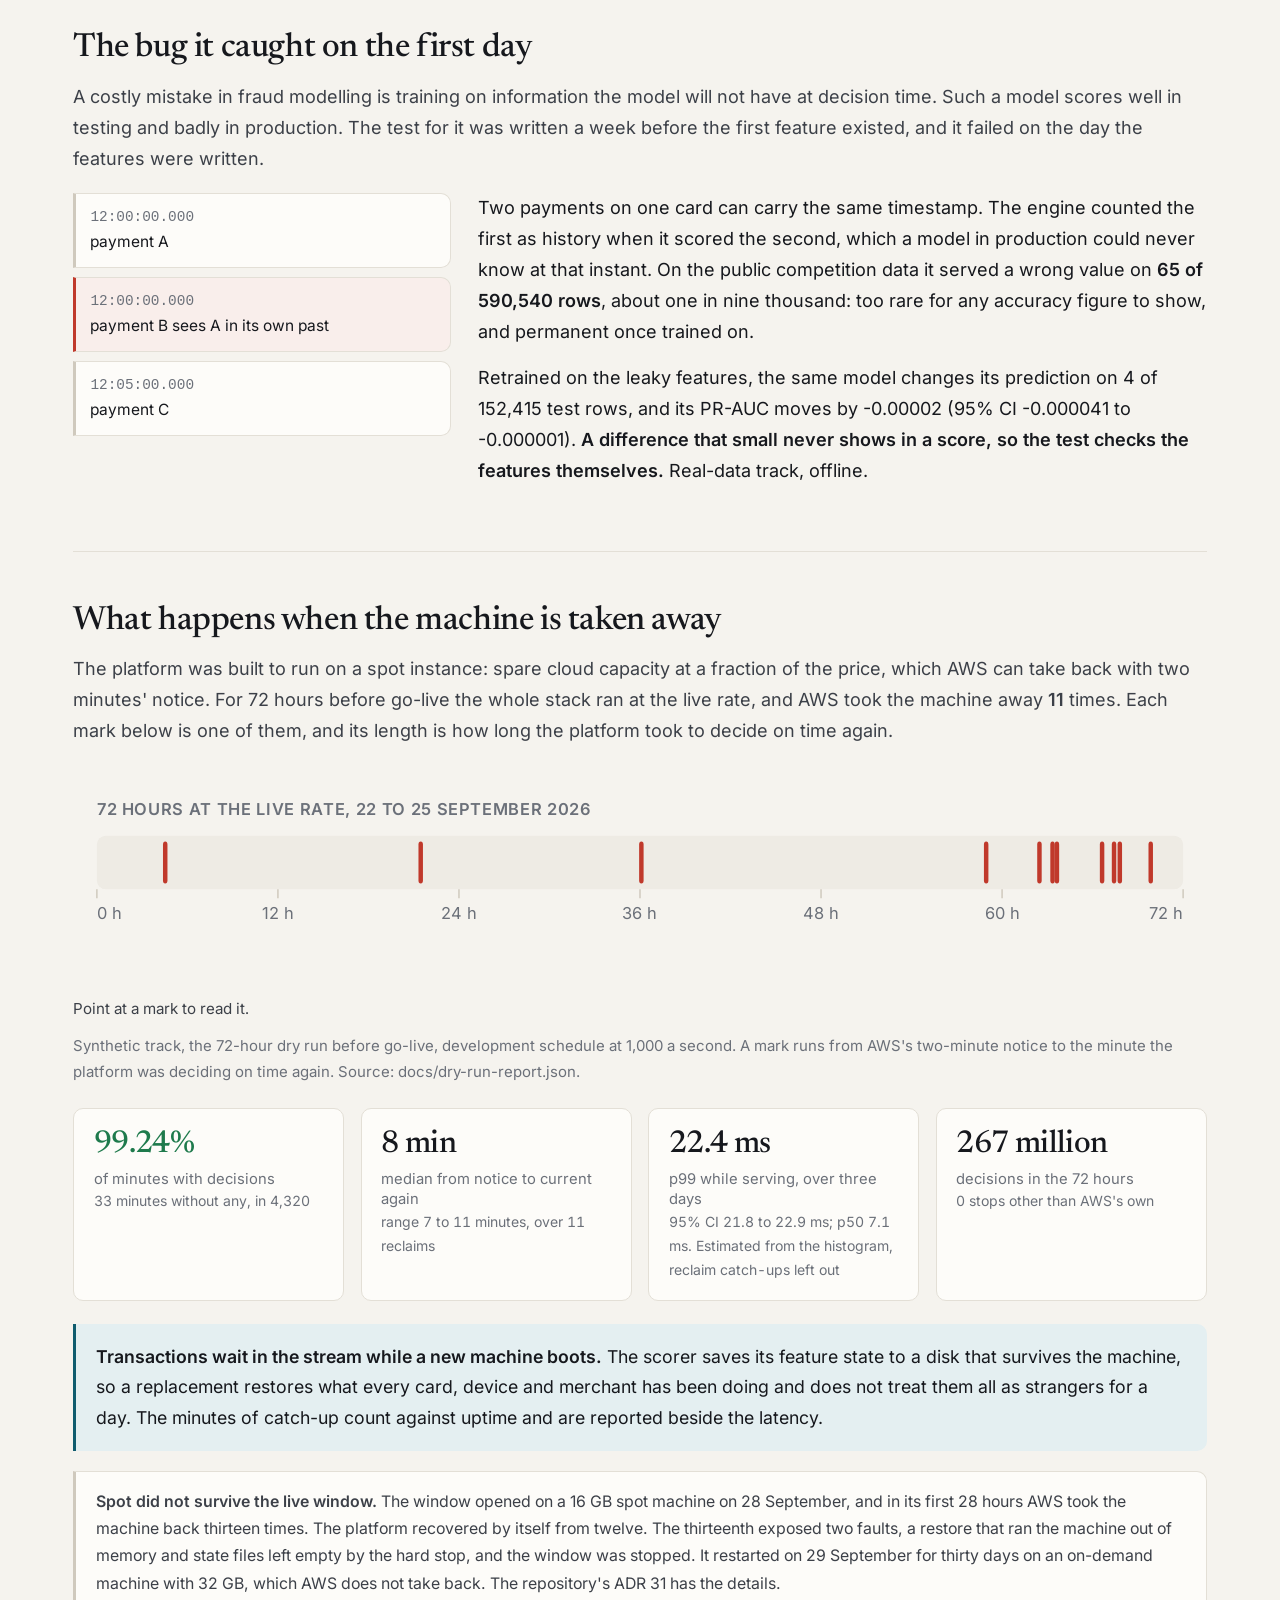
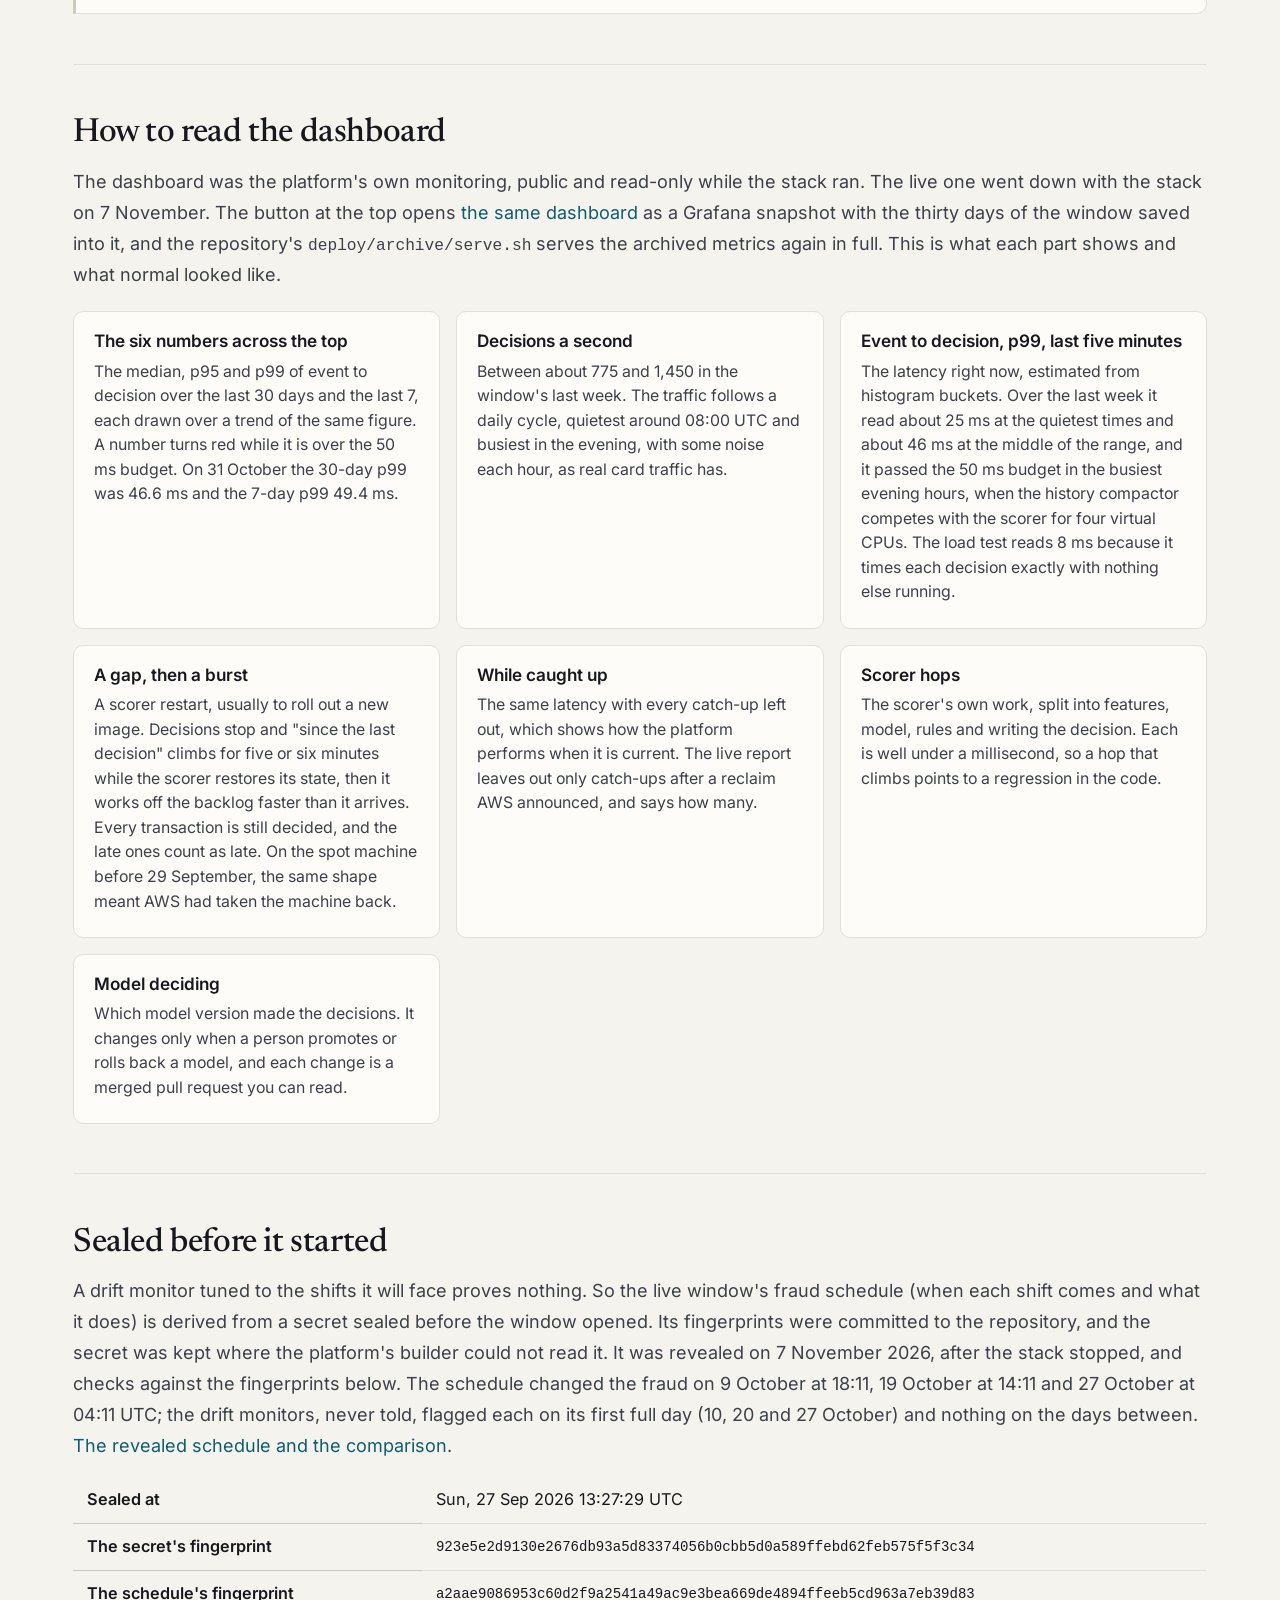
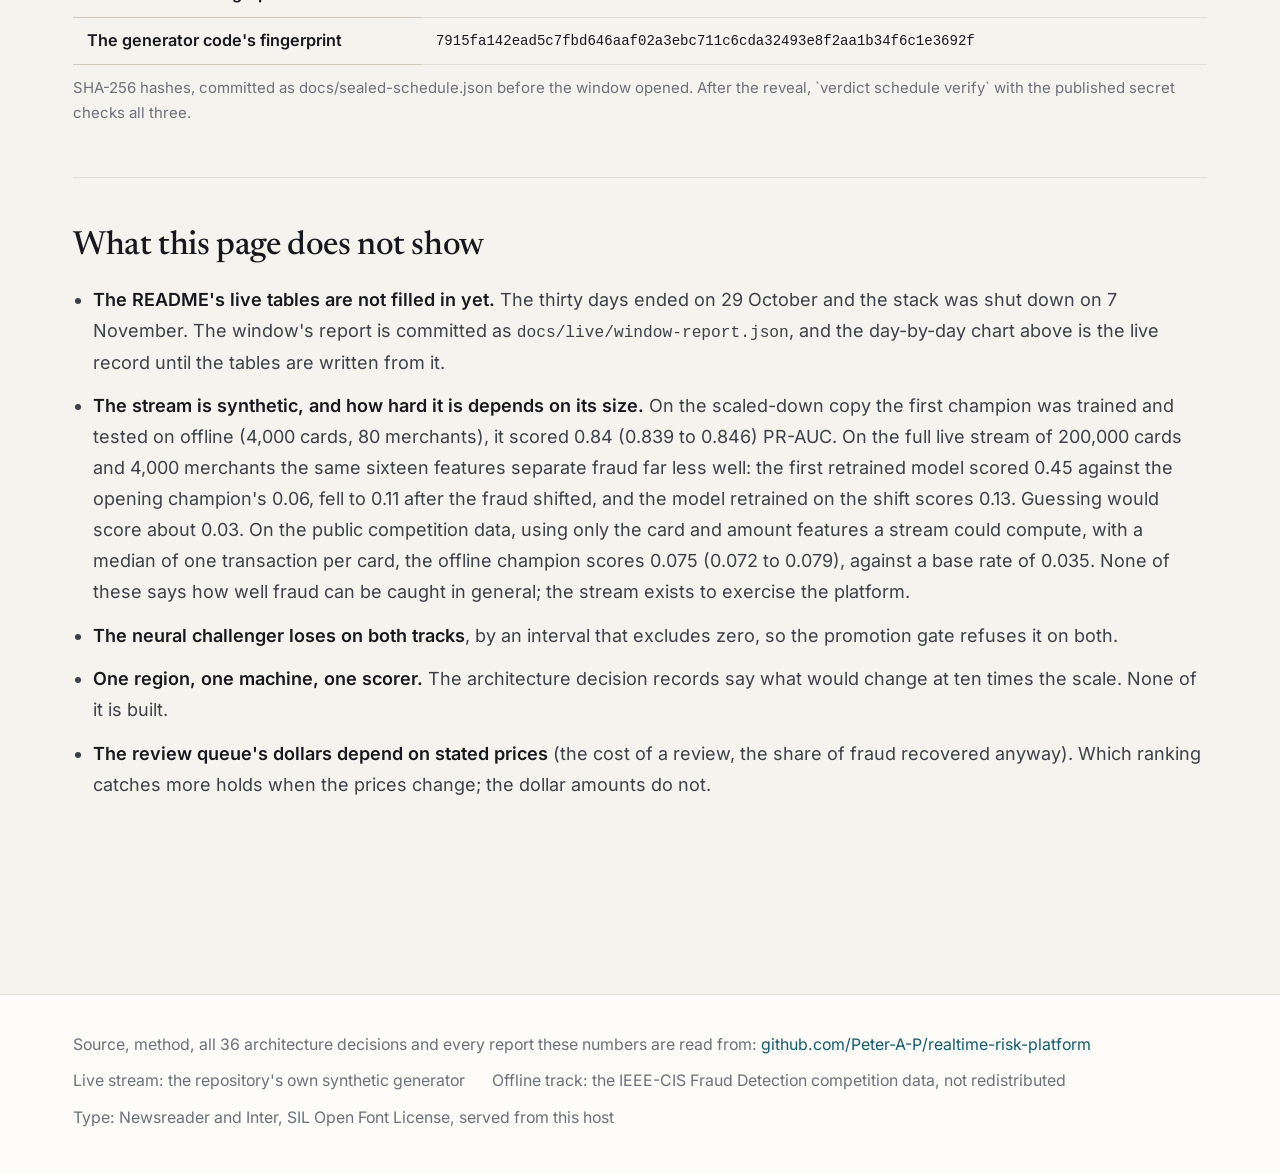
==== commit 0e5250c5: "The sealed schedule revealed: verified against the commitment, its three changes in the window each " ====
--- a/site/index.html
+++ b/site/index.html
@@ -5,6 +5,16 @@
 <meta name="viewport" content="width=device-width, initial-scale=1">
 <title>Real-Time Fraud and Risk Decisioning Platform: millions of card payments an hour, each decided in milliseconds</title>
 <meta name="description" content="A fraud decisioning platform run live for thirty days on synthetic card transactions: each one scored in milliseconds, drift monitors watching a fraud schedule sealed before the window opened, retraining that stops at a pull request, and a review queue ranked by expected loss. Every number is measured and can be reproduced from the repository.">
+<meta property="og:type" content="website">
+<meta property="og:site_name" content="Peter Parker">
+<meta property="og:url" content="https://fraud.peterparker.ca/">
+<meta property="og:title" content="Real-Time Fraud and Risk Decisioning Platform">
+<meta property="og:description" content="A fraud decisioning platform run live for thirty days on synthetic card transactions: each one scored in milliseconds, drift monitors watching a fraud schedule sealed before the window opened, retraining that stops at a pull request, and a review queue ranked by expected loss. Every number is measured and can be reproduced from the repository.">
+<meta property="og:image" content="https://fraud.peterparker.ca/og.png">
+<meta property="og:image:width" content="1200">
+<meta property="og:image:height" content="630">
+<meta property="og:image:alt" content="Every transaction scored in under 50 milliseconds, before the money moves.">
+<meta name="twitter:card" content="summary_large_image">
 <link rel="stylesheet" href="style.css">
 </head>
 <body>
@@ -36,7 +46,7 @@
       <span id="live-text">A thirty-day live window</span>
     </div>
     <div class="cta">
-      <a class="button primary" id="dashboard-link" href="https://snapshots.raintank.io/dashboard/snapshot/eF1qdXLeZMleCGfNOa08wE4NCbgYXUh8">Open the dashboard</a>
+      <a class="button primary" id="dashboard-link" href="https://snapshots.raintank.io/dashboard/snapshot/0CtvXlMuEJkegYXf6IueSy1igyc5Nb28">Open the dashboard</a>
       <a class="button" href="https://github.com/Peter-A-P/realtime-risk-platform">Read the code</a>
       <span class="cta-note">The live Grafana dashboard, saved with all thirty days of the window's data. This page explains the numbers.</span>
     </div>
@@ -389,7 +399,7 @@
     <p class="section-lead">
       The dashboard was the platform's own monitoring, public and read-only while the stack ran.
       The live one went down with the stack on 7 November. The button at the top opens
-      <a href="https://snapshots.raintank.io/dashboard/snapshot/eF1qdXLeZMleCGfNOa08wE4NCbgYXUh8">the same dashboard</a>
+      <a href="https://snapshots.raintank.io/dashboard/snapshot/0CtvXlMuEJkegYXf6IueSy1igyc5Nb28">the same dashboard</a>
       as a Grafana snapshot with the thirty days of the window saved into it, and the repository's
       <code>deploy/archive/serve.sh</code> serves the archived metrics again in full. This is what
       each part shows and what normal looked like.
@@ -461,9 +471,12 @@
     <p class="section-lead">
       A drift monitor tuned to the shifts it will face proves nothing. So the live window's fraud
       schedule (when each shift comes and what it does) is derived from a secret sealed before the
-      window opened. Its fingerprints were committed to the repository, and the secret is kept
-      where the platform's builder cannot read it. It is published once the stack has
-      stopped, so anyone can check that the schedule never changed.
+      window opened. Its fingerprints were committed to the repository, and the secret was kept
+      where the platform's builder could not read it. It was revealed on 7 November 2026, after
+      the stack stopped, and checks against the fingerprints below. The schedule changed the fraud
+      on 9 October at 18:11, 19 October at 14:11 and 27 October at 04:11 UTC; the drift monitors,
+      never told, flagged each on its first full day (10, 20 and 27 October) and nothing on the
+      days between. <a href="https://github.com/Peter-A-P/realtime-risk-platform/blob/main/docs/live/schedule-reveal.md">The revealed schedule and the comparison</a>.
     </p>
     <div class="table-wrap">
       <table id="sealed-table"></table>
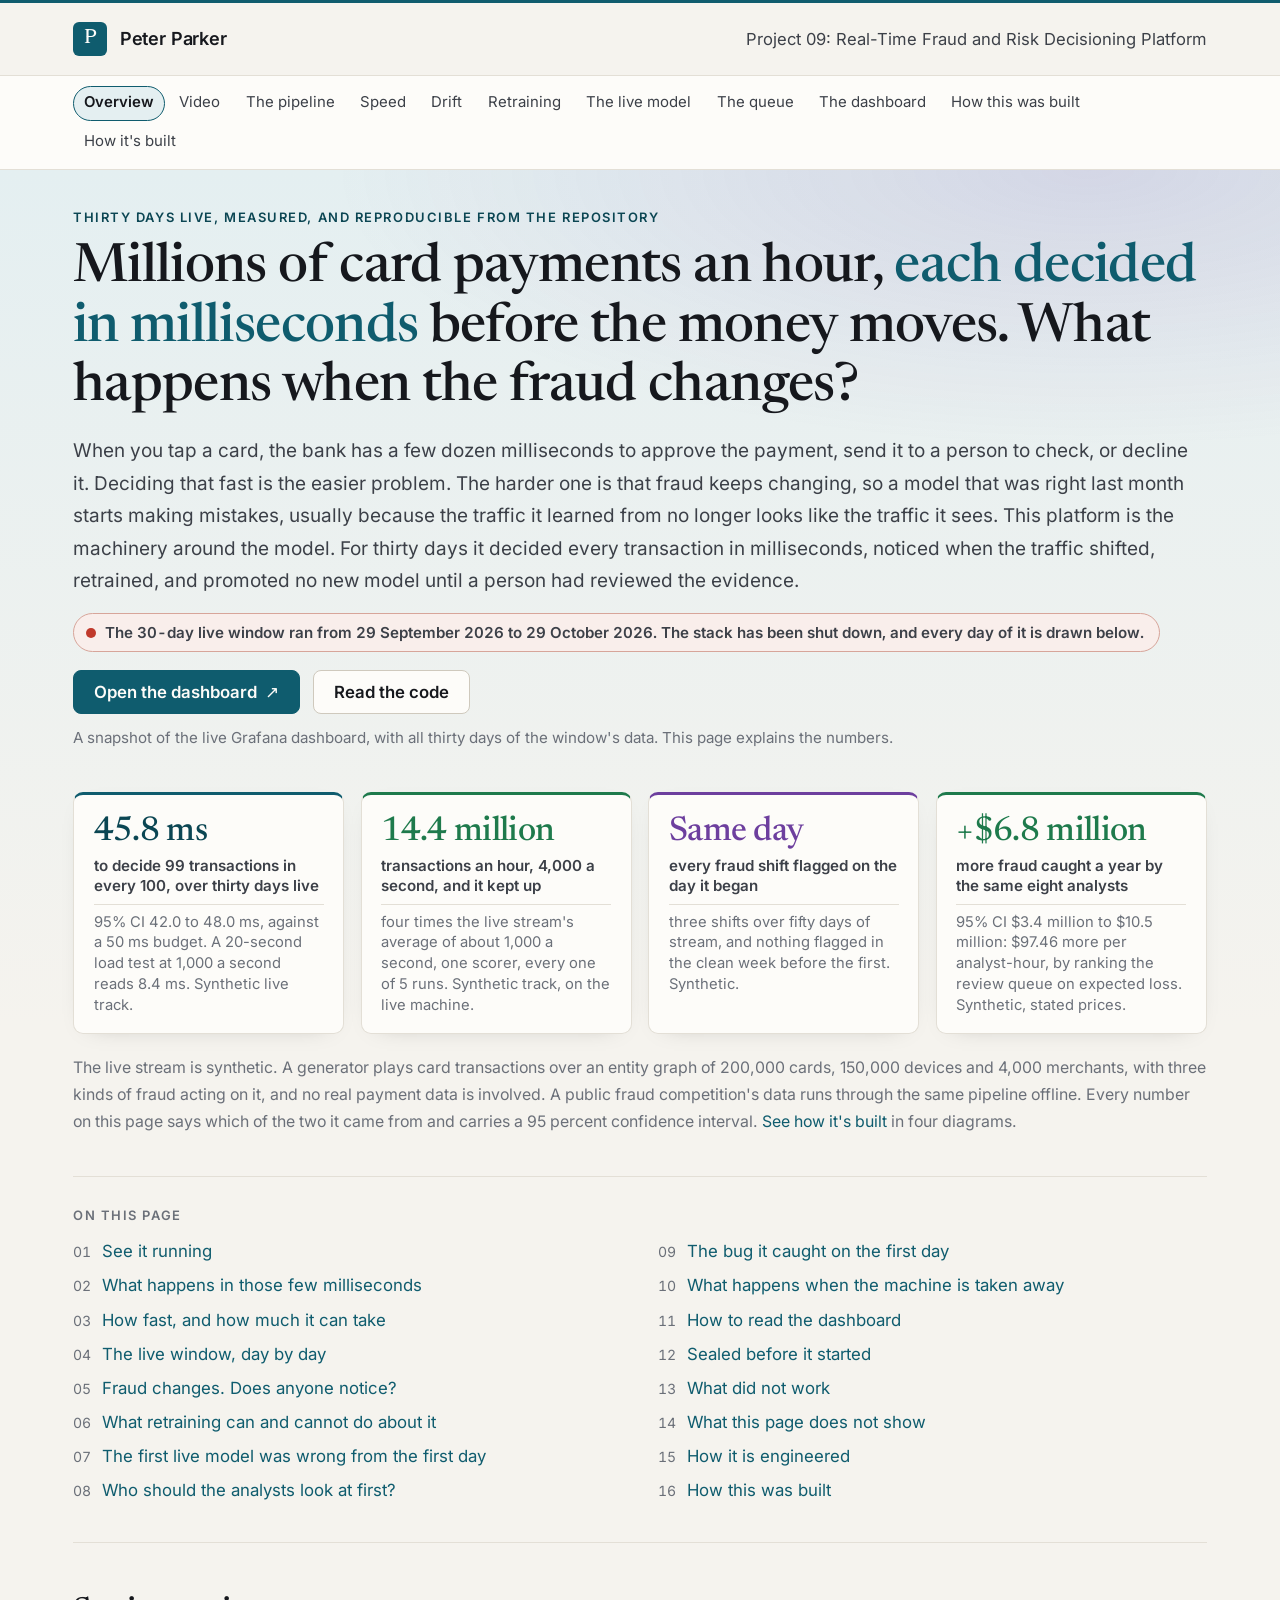
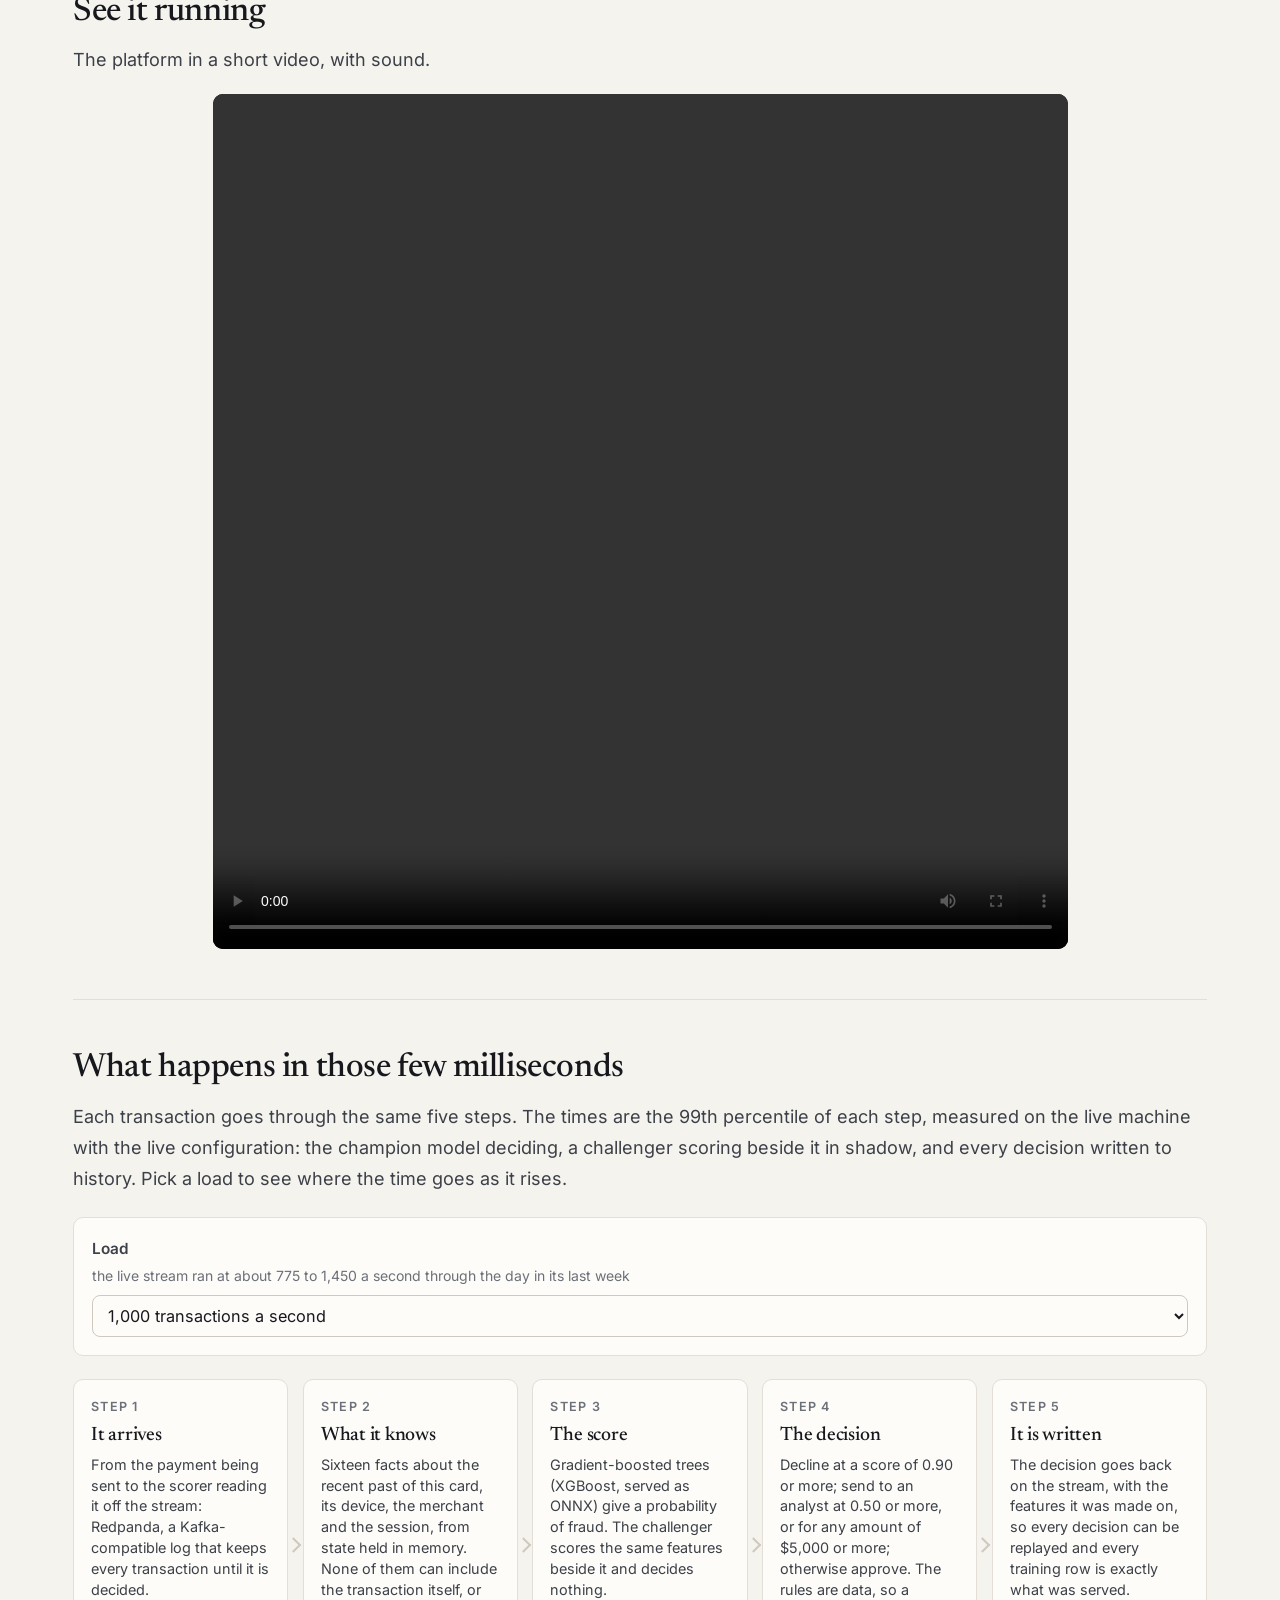
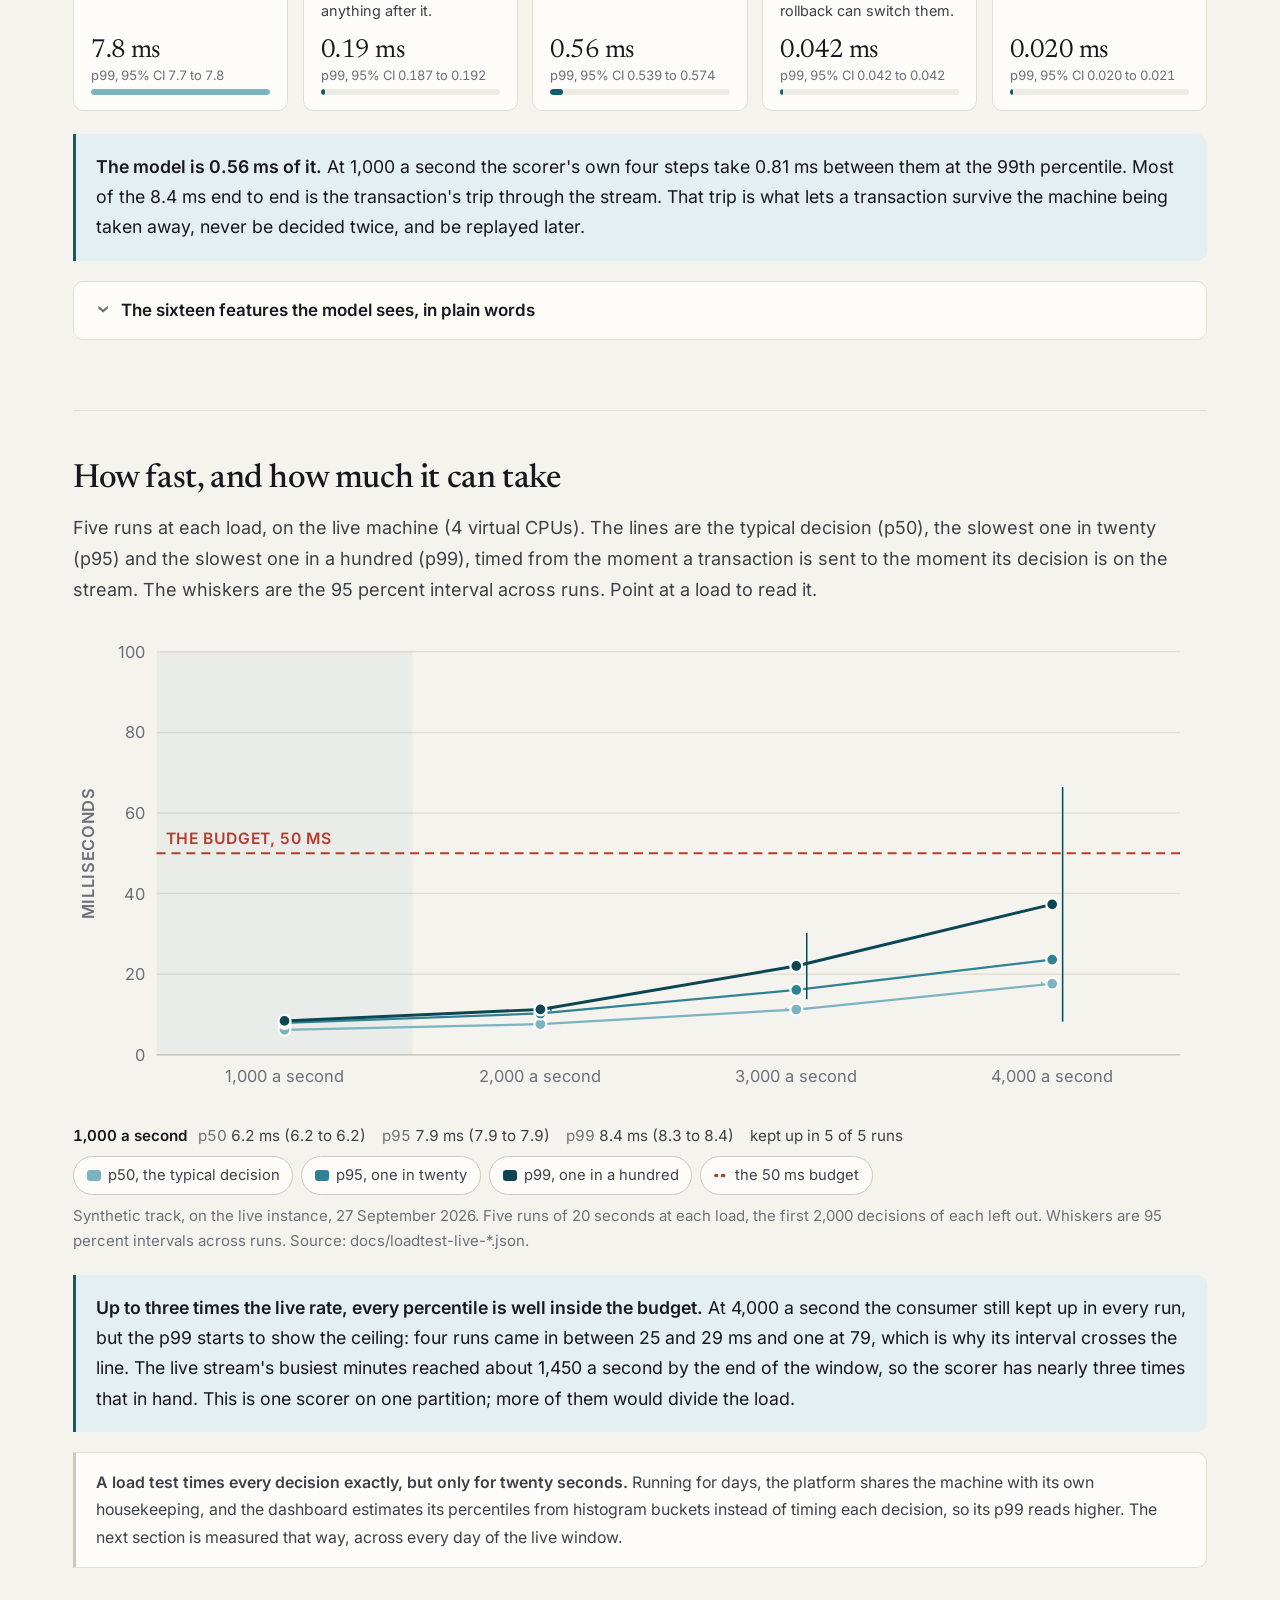
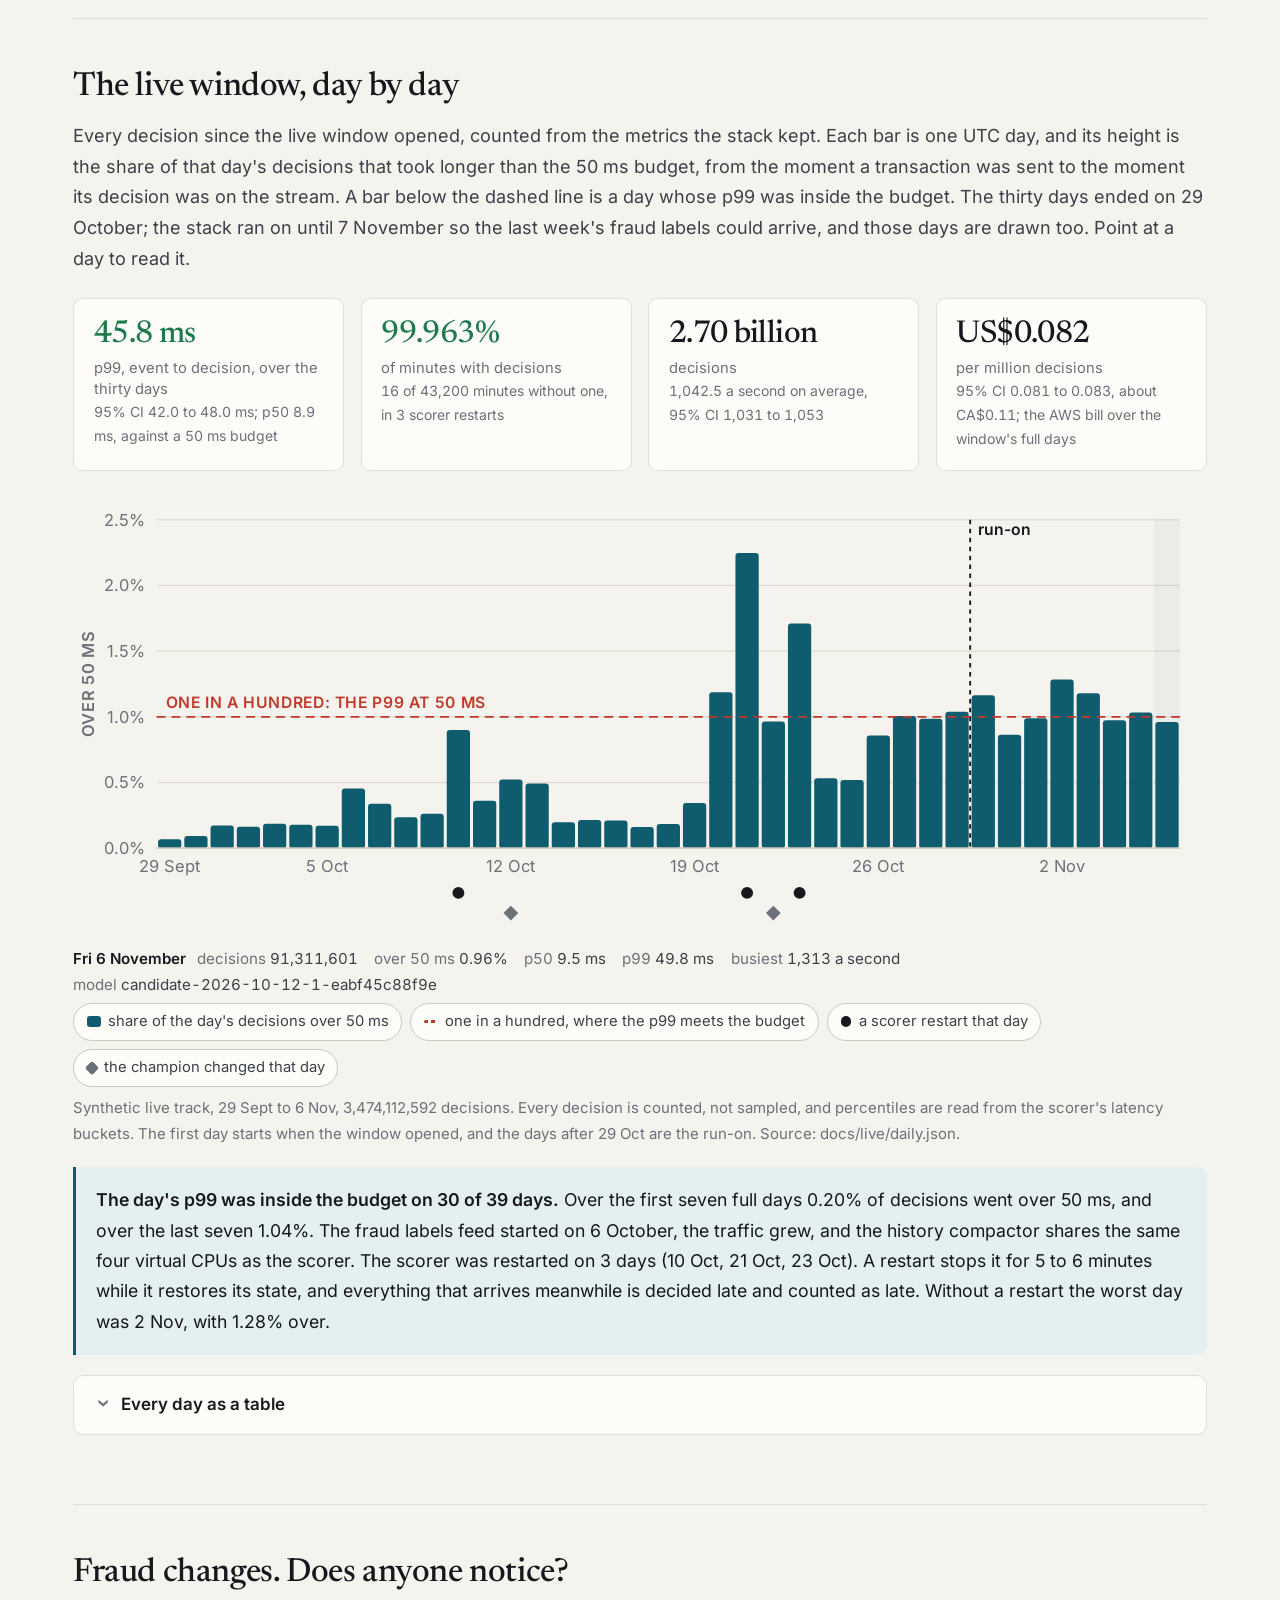
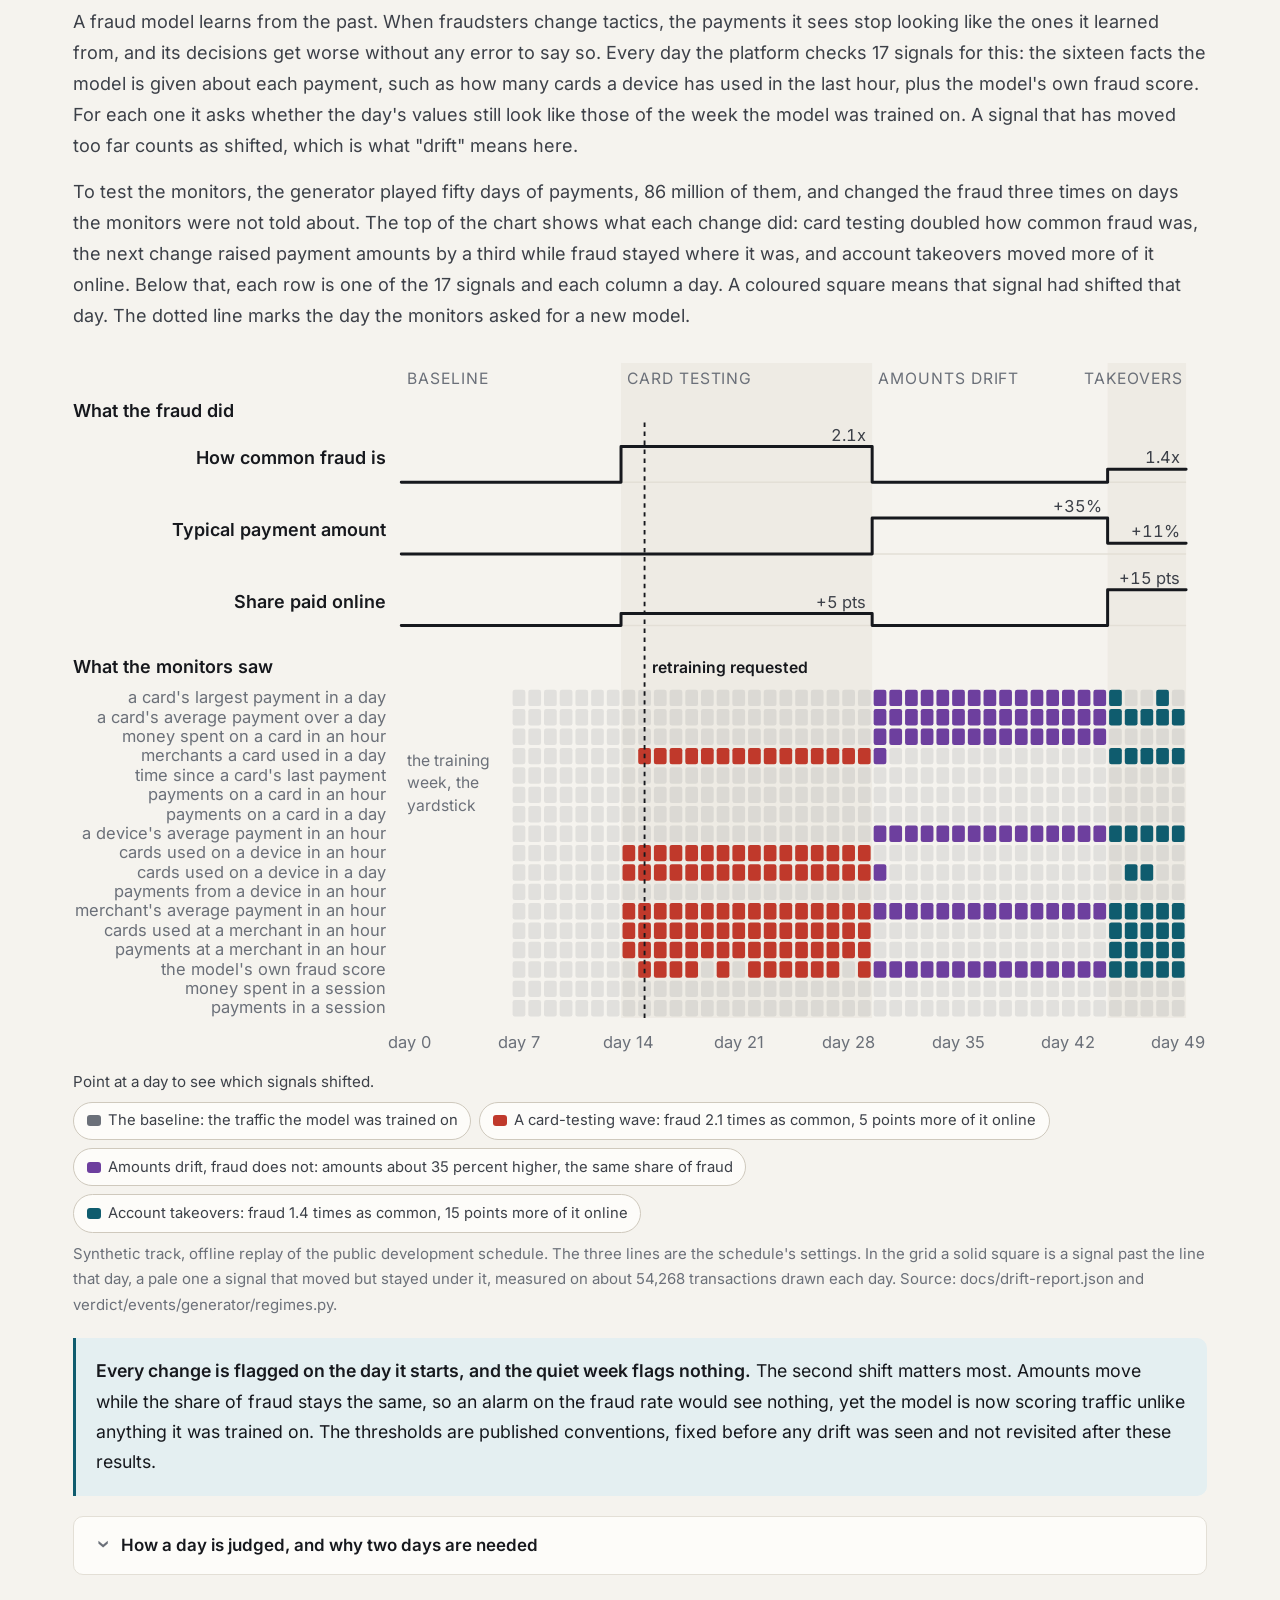
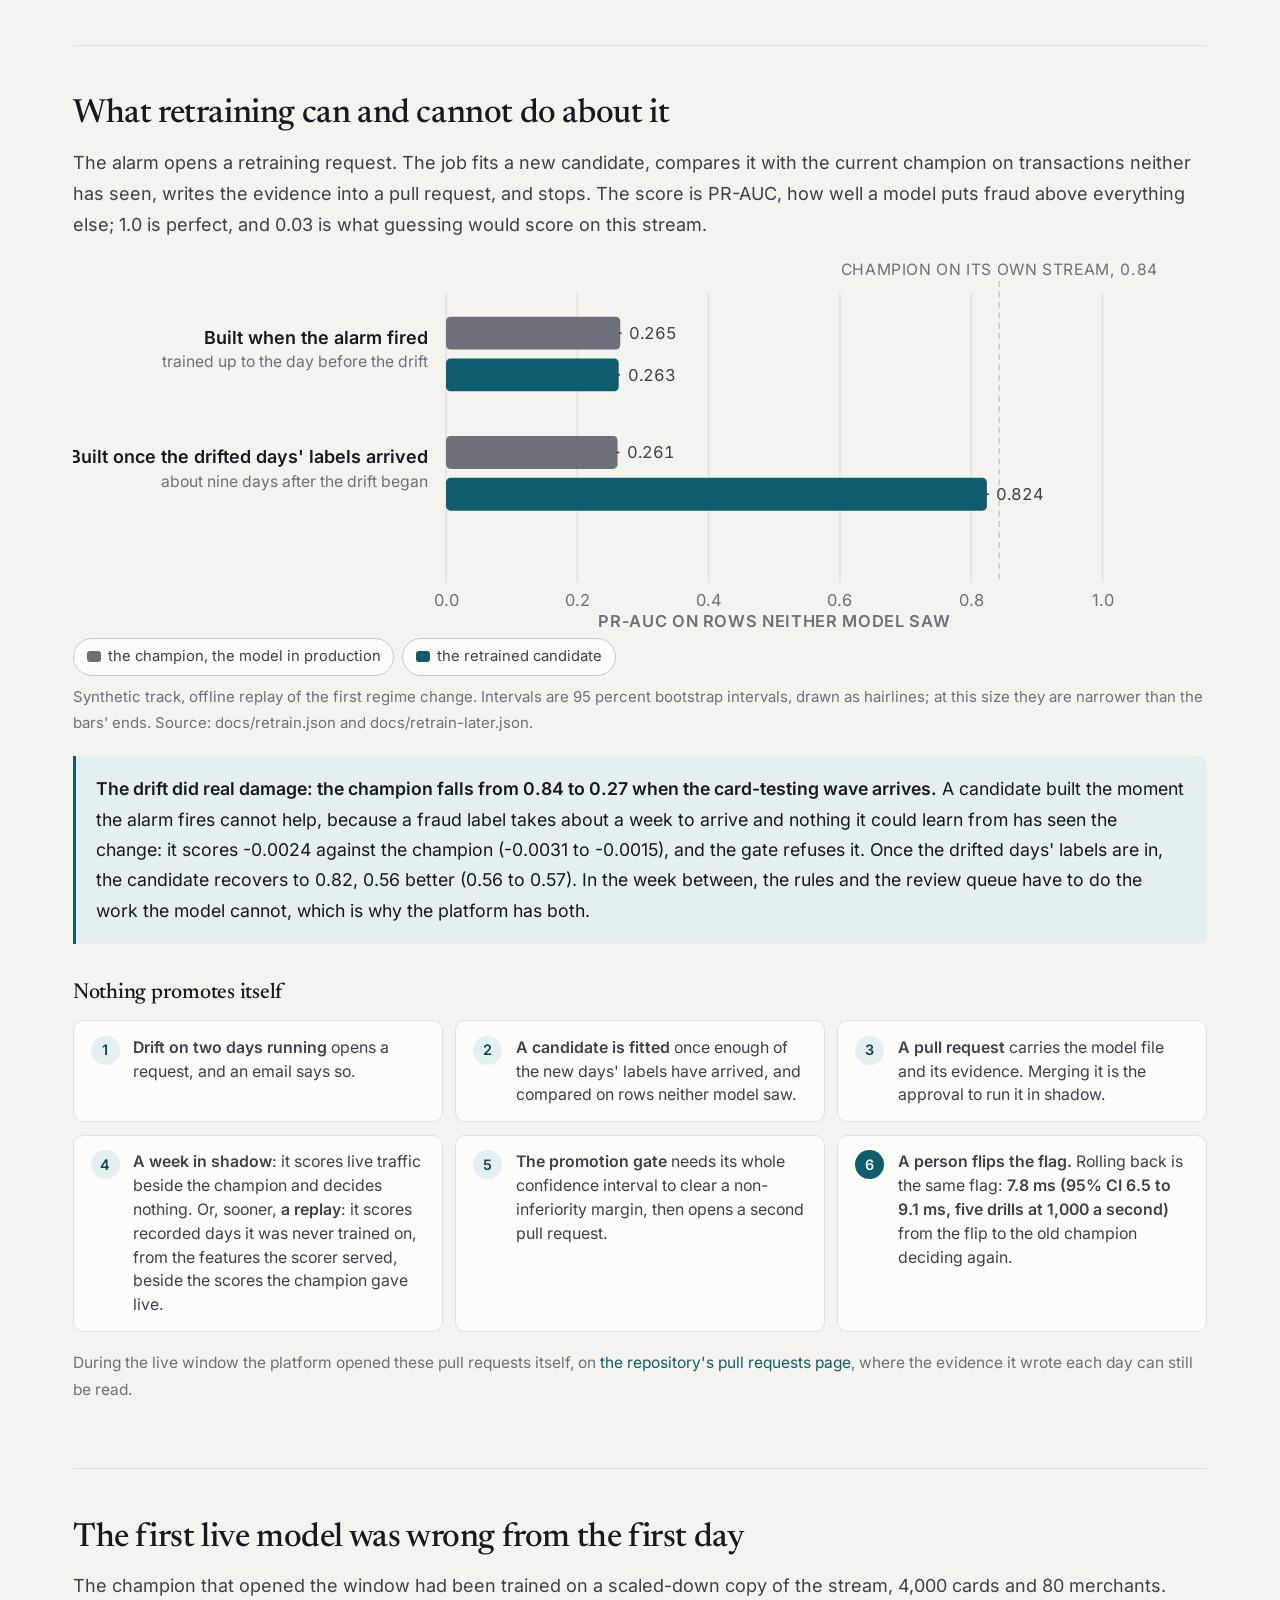
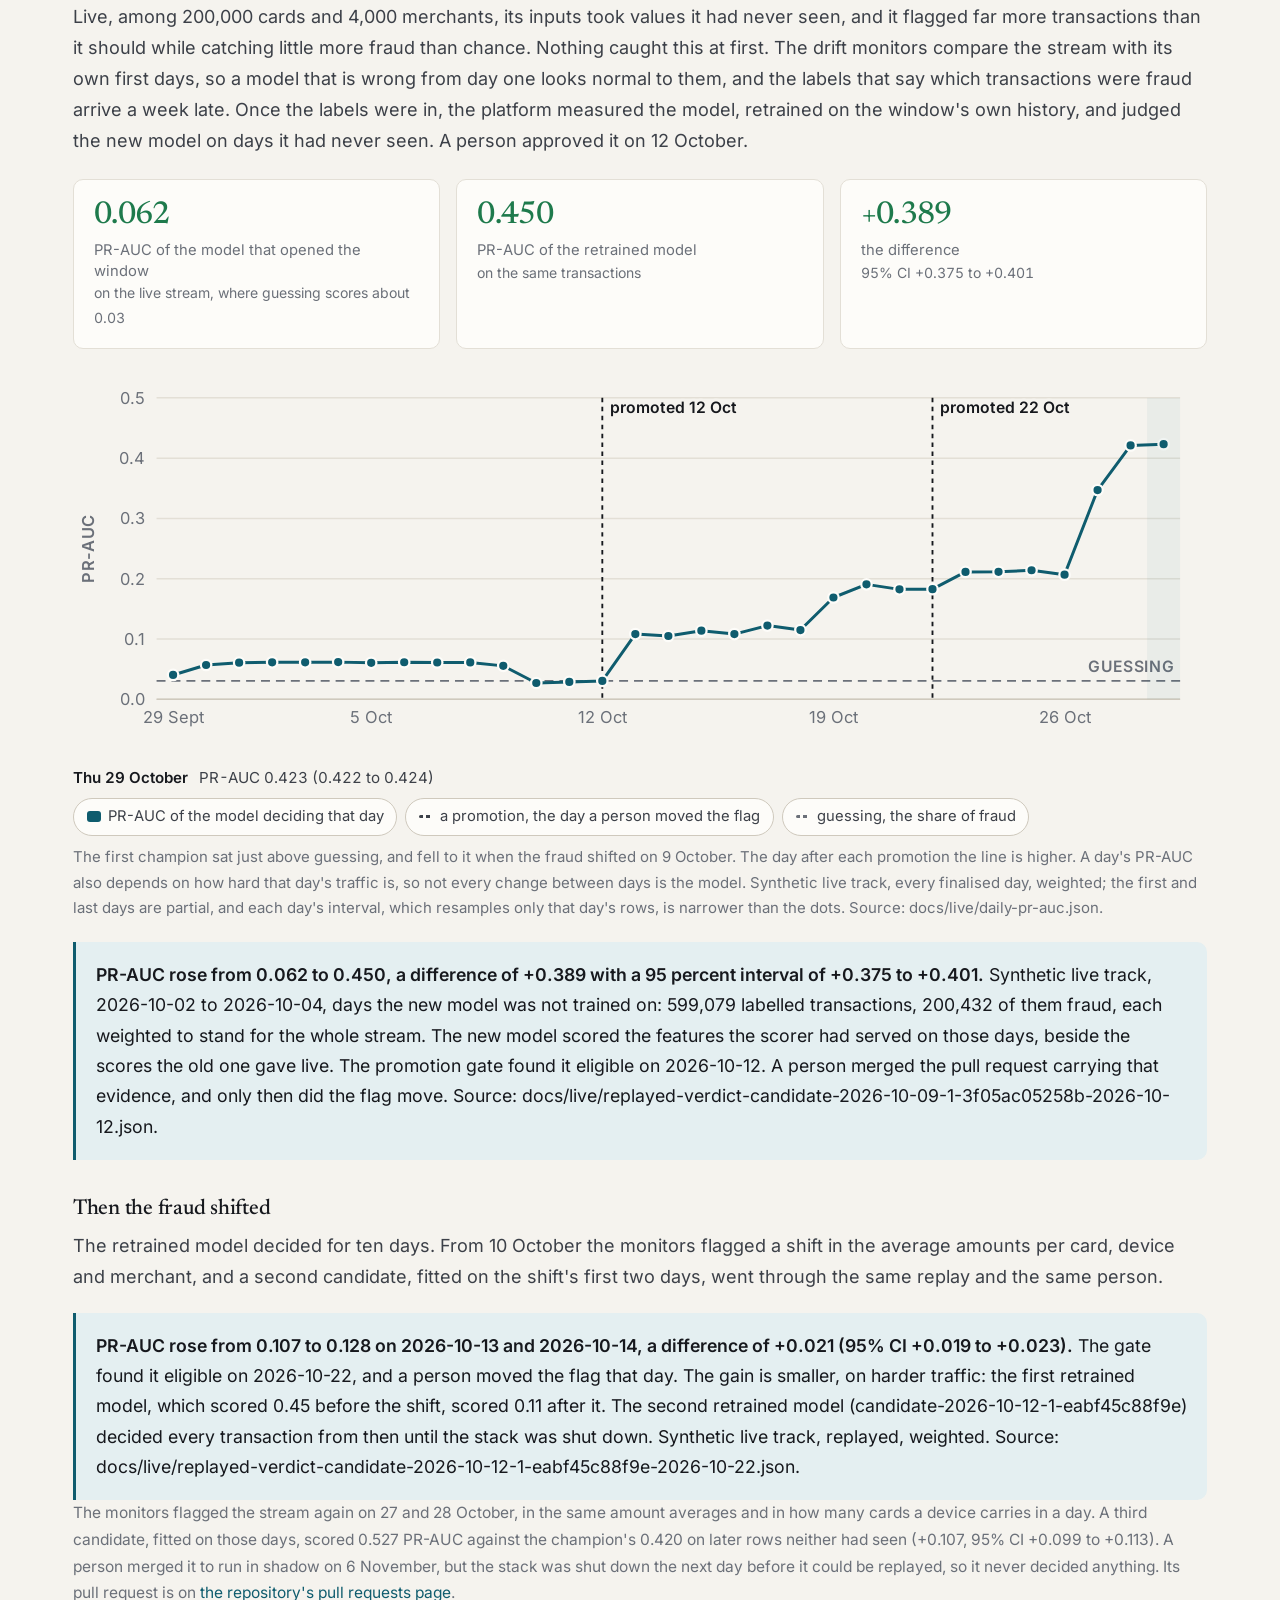
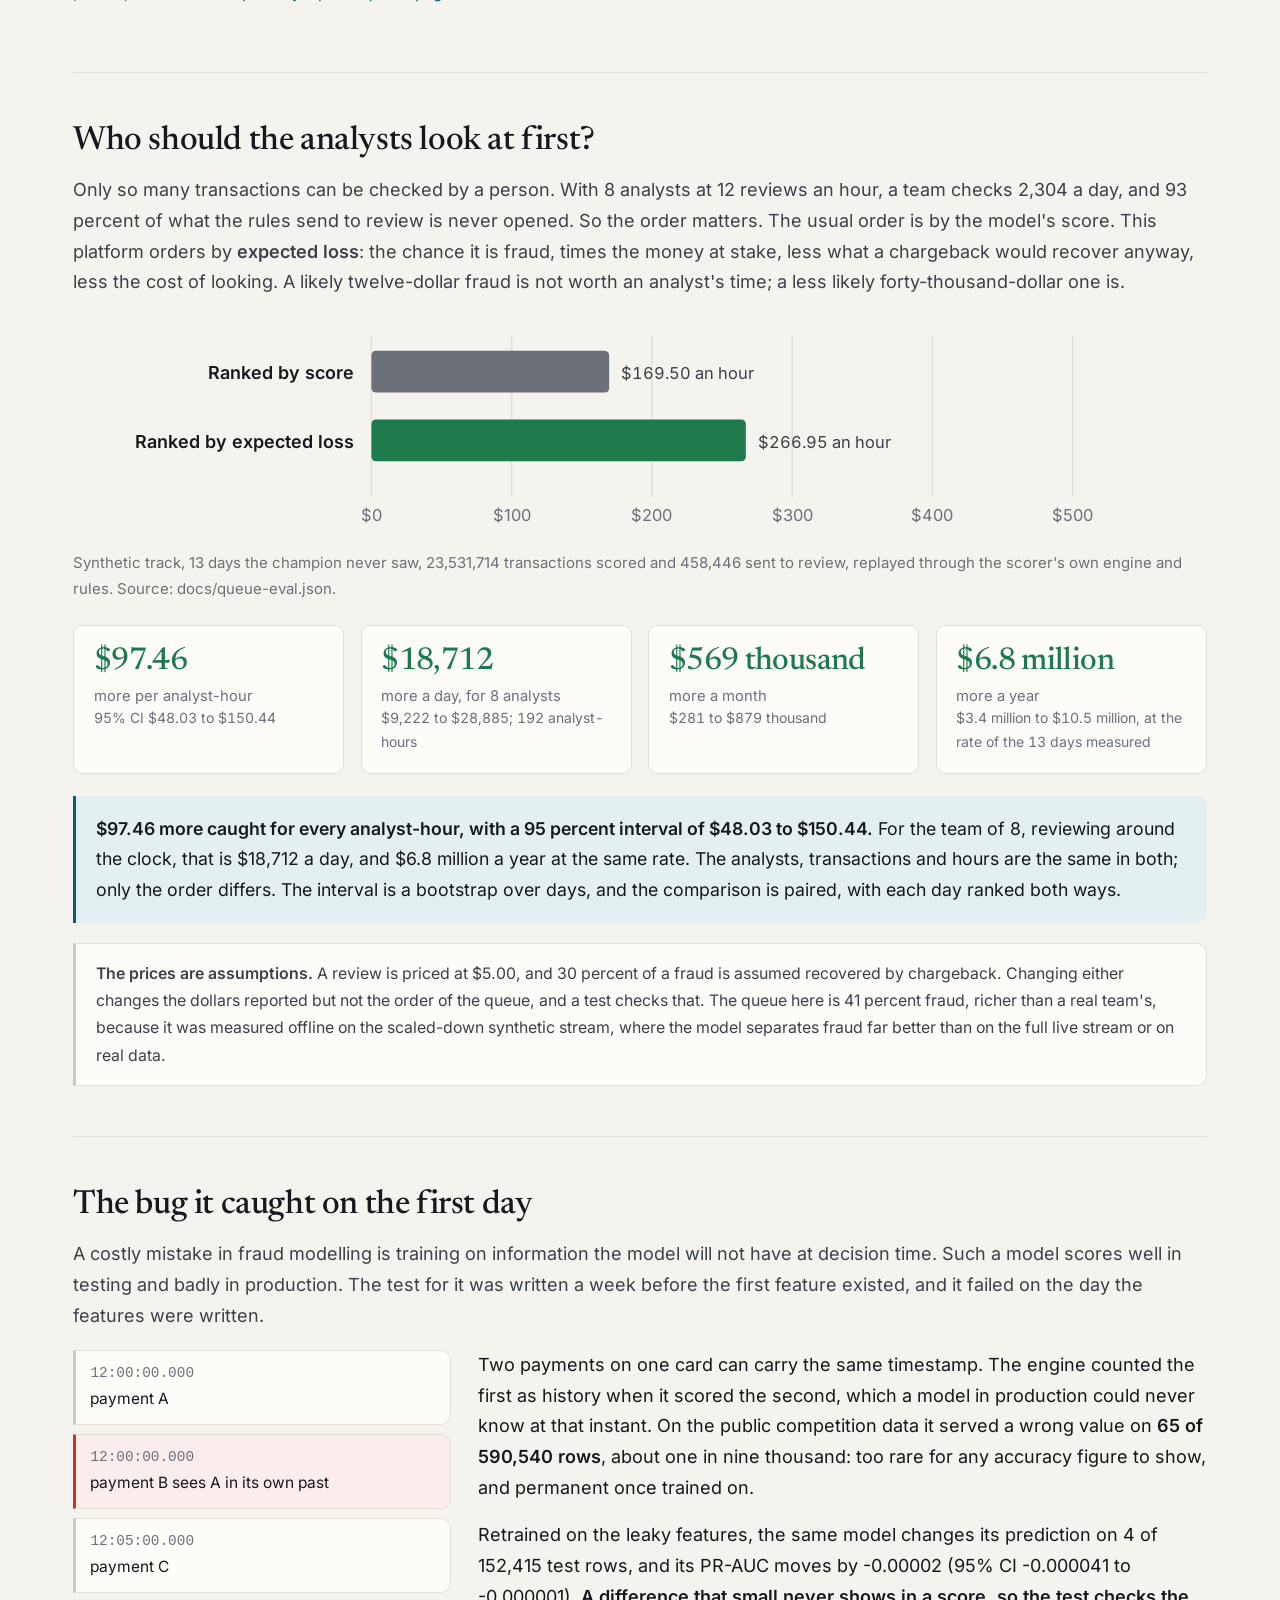
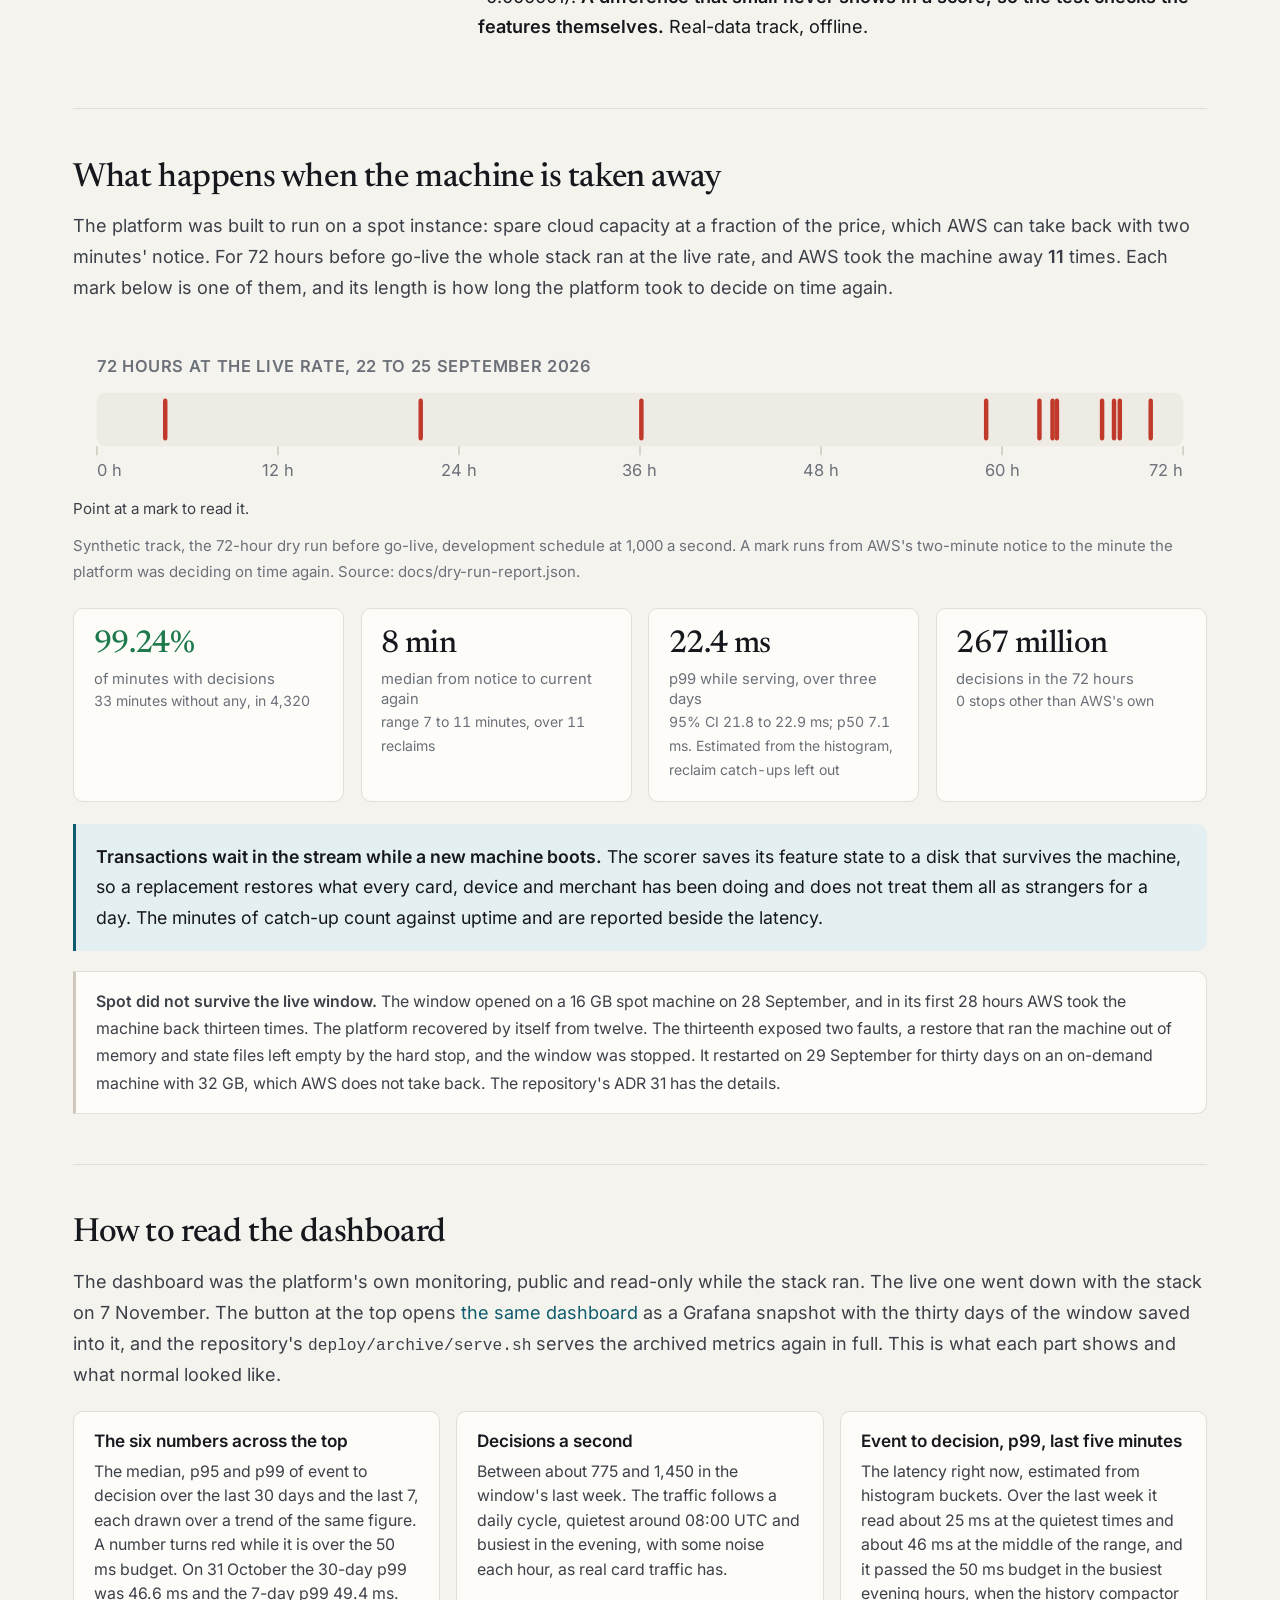
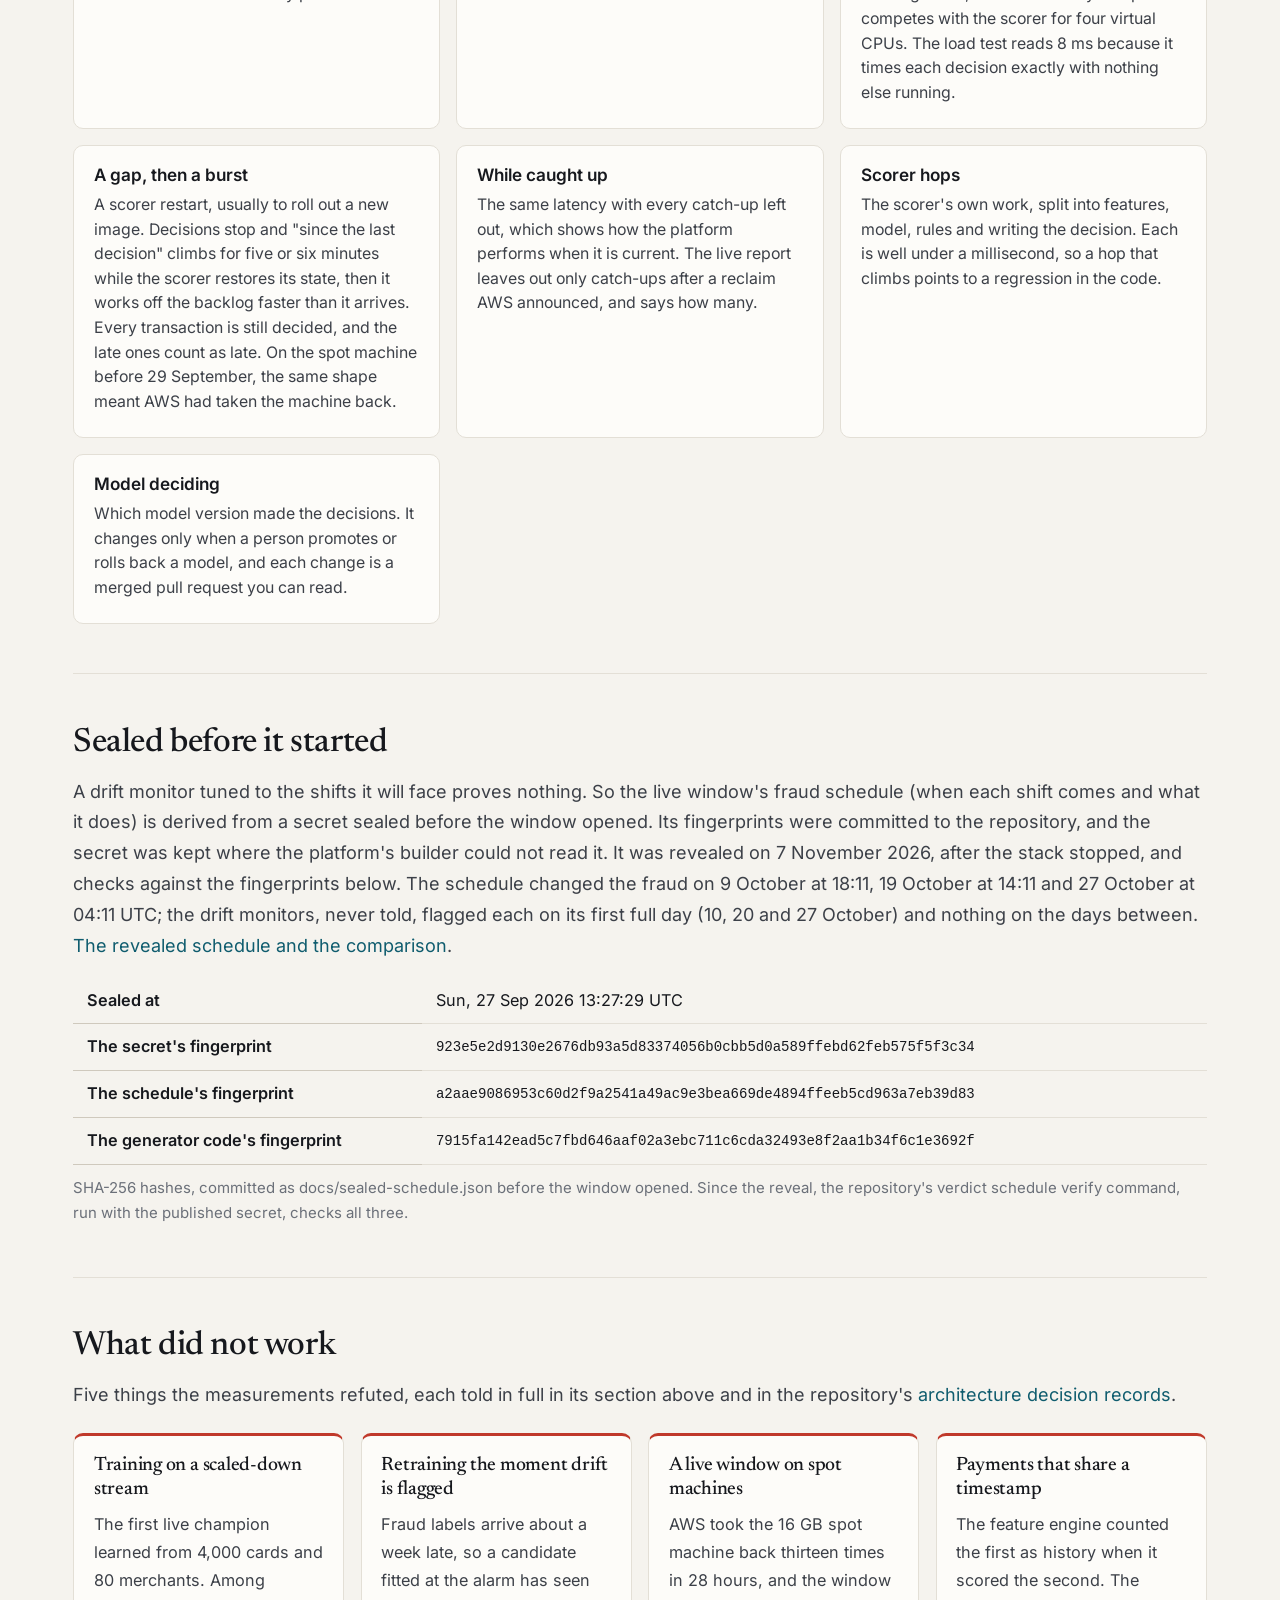
==== commit 02ebca27: "The site after the audit: the hero leads with the thirty-day live p99 (45.8 ms) and the window's fig" ====
--- a/site/index.html
+++ b/site/index.html
@@ -4,17 +4,18 @@
 <meta charset="utf-8">
 <meta name="viewport" content="width=device-width, initial-scale=1">
 <title>Real-Time Fraud and Risk Decisioning Platform: millions of card payments an hour, each decided in milliseconds</title>
-<meta name="description" content="A fraud decisioning platform run live for thirty days on synthetic card transactions: each one scored in milliseconds, drift monitors watching a fraud schedule sealed before the window opened, retraining that stops at a pull request, and a review queue ranked by expected loss. Every number is measured and can be reproduced from the repository.">
+<meta name="description" content="A fraud decisioning platform run live for thirty days on synthetic card payments: each one decided in milliseconds, drift monitors tested against a fraud schedule sealed in advance, and retraining that stops at a pull request a person must merge. Every number can be reproduced from the repository.">
 <meta property="og:type" content="website">
 <meta property="og:site_name" content="Peter Parker">
 <meta property="og:url" content="https://fraud.peterparker.ca/">
 <meta property="og:title" content="Real-Time Fraud and Risk Decisioning Platform">
-<meta property="og:description" content="A fraud decisioning platform run live for thirty days on synthetic card transactions: each one scored in milliseconds, drift monitors watching a fraud schedule sealed before the window opened, retraining that stops at a pull request, and a review queue ranked by expected loss. Every number is measured and can be reproduced from the repository.">
+<meta property="og:description" content="A fraud decisioning platform run live for thirty days on synthetic card payments: each one decided in milliseconds, drift monitors tested against a fraud schedule sealed in advance, and retraining that stops at a pull request a person must merge. Every number can be reproduced from the repository.">
 <meta property="og:image" content="https://fraud.peterparker.ca/og.png">
 <meta property="og:image:width" content="1200">
 <meta property="og:image:height" content="630">
-<meta property="og:image:alt" content="Every transaction scored in under 50 milliseconds, before the money moves.">
+<meta property="og:image:alt" content="99 in 100 card payments decided within 50 milliseconds, over thirty days live.">
 <meta name="twitter:card" content="summary_large_image">
+<link rel="icon" href="favicon.svg" type="image/svg+xml">
 <link rel="stylesheet" href="style.css">
 </head>
 <body>
@@ -35,43 +36,43 @@
     <a href="#live-panel">The live model</a>
     <a href="#queue-panel">The queue</a>
     <a href="#dashboard-guide">The dashboard</a>
+    <a href="#built">How this was built</a>
     <a href="architecture.html">How it's built</a>
   </div>
 </nav>
 <main>
 
   <header class="hero">
-    <div class="live-strip" id="live-strip">
-      <span class="pulse" aria-hidden="true"></span>
-      <span id="live-text">A thirty-day live window</span>
-    </div>
-    <div class="cta">
-      <a class="button primary" id="dashboard-link" href="https://snapshots.raintank.io/dashboard/snapshot/0CtvXlMuEJkegYXf6IueSy1igyc5Nb28">Open the dashboard</a>
-      <a class="button" href="https://github.com/Peter-A-P/realtime-risk-platform">Read the code</a>
-      <span class="cta-note">The live Grafana dashboard, saved with all thirty days of the window's data. This page explains the numbers.</span>
-    </div>
-
-    <p class="eyebrow">Live, measured, and reproducible from the repository</p>
+    <p class="eyebrow">Thirty days live, measured, and reproducible from the repository</p>
     <h1>Millions of card payments an hour, <span class="hl">each decided in milliseconds</span> before the money moves. What happens when the fraud changes?</h1>
     <p class="lead">
       When you tap a card, the bank has a few dozen milliseconds to approve the payment, send it
       to a person to check, or decline it. Deciding that fast is the easier problem. The harder one
       is that fraud keeps changing, so a model that was right last month starts making mistakes,
       usually because the traffic it learned from no longer looks like the traffic it sees. This
-      platform is the machinery around the model. It decides every transaction in milliseconds,
-      notices when the traffic shifts, retrains, and does not promote a new model until a person
-      has reviewed the evidence.
-    </p>
+      platform is the machinery around the model. For thirty days it decided every transaction in
+      milliseconds, noticed when the traffic shifted, retrained, and promoted no new model until a
+      person had reviewed the evidence.
+    </p>
+    <div class="live-strip" id="live-strip">
+      <span class="pulse" aria-hidden="true"></span>
+      <span id="live-text">A thirty-day live window</span>
+    </div>
+    <div class="cta">
+      <a class="button primary" id="dashboard-link" href="https://snapshots.raintank.io/dashboard/snapshot/0CtvXlMuEJkegYXf6IueSy1igyc5Nb28">Open the dashboard</a>
+      <a class="button" href="https://github.com/Peter-A-P/realtime-risk-platform">Read the code</a>
+      <span class="cta-note">A snapshot of the live Grafana dashboard, with all thirty days of the window's data. This page explains the numbers.</span>
+    </div>
     <div class="hero-points">
       <div class="point">
-        <span class="point-figure up" id="hero-p99">-</span>
-        <span class="point-unit">to decide 99 transactions in every 100</span>
-        <span class="point-label" id="hero-p99-note">at 1,000 a second on the live machine, against a 50 ms budget</span>
+        <span class="point-figure up" id="hero-p99"></span>
+        <span class="point-unit">to decide 99 transactions in every 100, over thirty days live</span>
+        <span class="point-label" id="hero-p99-note">against a 50 ms budget</span>
       </div>
       <div class="point good">
-        <span class="point-figure up" id="hero-rate">-</span>
+        <span class="point-figure up" id="hero-rate"></span>
         <span class="point-unit" id="hero-rate-unit">transactions an hour, and it kept up</span>
-        <span class="point-label" id="hero-rate-note">four times the live rate, one scorer, every run</span>
+        <span class="point-label" id="hero-rate-note">four times the live stream's average, one scorer, every run</span>
       </div>
       <div class="point violet">
         <span class="point-figure up">Same day</span>
@@ -79,7 +80,7 @@
         <span class="point-label" id="hero-drift-note">and nothing flagged in the clean week before the first one</span>
       </div>
       <div class="point good">
-        <span class="point-figure up" id="hero-queue">-</span>
+        <span class="point-figure up" id="hero-queue"></span>
         <span class="point-unit">more fraud caught a year by the same eight analysts</span>
         <span class="point-label" id="hero-queue-note">by ranking the review queue on expected loss instead of score</span>
       </div>
@@ -93,6 +94,28 @@
       <a href="architecture.html">See how it's built</a> in four diagrams.
     </p>
   </header>
+
+  <nav class="toc" aria-label="On this page">
+    <p class="eyebrow">On this page</p>
+    <ol>
+      <li><a href="#video-panel">See it running</a></li>
+      <li><a href="#pipeline-panel">What happens in those few milliseconds</a></li>
+      <li><a href="#load-panel">How fast, and how much it can take</a></li>
+      <li><a href="#window-panel">The live window, day by day</a></li>
+      <li><a href="#drift-panel">Fraud changes. Does anyone notice?</a></li>
+      <li><a href="#retrain-panel">What retraining can and cannot do about it</a></li>
+      <li><a href="#live-panel">The first live model was wrong from the first day</a></li>
+      <li><a href="#queue-panel">Who should the analysts look at first?</a></li>
+      <li><a href="#leak-panel">The bug it caught on the first day</a></li>
+      <li><a href="#spot-panel">What happens when the machine is taken away</a></li>
+      <li><a href="#dashboard-guide">How to read the dashboard</a></li>
+      <li><a href="#sealed-panel">Sealed before it started</a></li>
+      <li><a href="#rejected">What did not work</a></li>
+      <li><a href="#honesty">What this page does not show</a></li>
+      <li><a href="#engineering">How it is engineered</a></li>
+      <li><a href="#built">How this was built</a></li>
+    </ol>
+  </nav>
 
   <noscript>
     <p class="warning">
@@ -159,7 +182,7 @@
       The whiskers are the 95 percent interval across runs. Point at a load to read it.
     </p>
     <figure class="chart-figure">
-      <div id="load-chart" class="chart"></div>
+      <div id="load-chart" class="chart wide-chart"></div>
       <p class="readout" id="load-readout"></p>
       <div class="legend" id="load-legend"></div>
       <figcaption id="load-caption"></figcaption>
@@ -188,8 +211,9 @@
       The thirty days ended on 29 October; the stack ran on until 7 November so the last week's
       fraud labels could arrive, and those days are drawn too. Point at a day to read it.
     </p>
+    <section class="headline" id="window-headline" aria-label="The thirty-day window in four numbers"></section>
     <figure class="chart-figure">
-      <div id="window-chart" class="chart"></div>
+      <div id="window-chart" class="chart wide-chart"></div>
       <p class="readout" id="window-readout"></p>
       <div class="legend" id="window-legend"></div>
       <figcaption id="window-caption"></figcaption>
@@ -268,12 +292,12 @@
       <li><span class="step-n">3</span><span class="step-body"><strong>A pull request</strong> carries the model file and its evidence. Merging it is the approval to run it in shadow.</span></li>
       <li><span class="step-n">4</span><span class="step-body"><strong>A week in shadow</strong>: it scores live traffic beside the champion and decides nothing. Or, sooner, <strong>a replay</strong>: it scores recorded days it was never trained on, from the features the scorer served, beside the scores the champion gave live.</span></li>
       <li><span class="step-n">5</span><span class="step-body"><strong>The promotion gate</strong> needs its whole confidence interval to clear a non-inferiority margin, then opens a second pull request.</span></li>
-      <li><span class="step-n">6</span><span class="step-body"><strong>A person flips the flag.</strong> Rolling back is the same flag: <strong id="rollback-ms">-</strong> from the flip to the old champion deciding again.</span></li>
+      <li><span class="step-n">6</span><span class="step-body"><strong>A person flips the flag.</strong> Rolling back is the same flag: <strong id="rollback-ms"></strong> from the flip to the old champion deciding again.</span></li>
     </ol>
     <p class="note">
-      During the live window the platform opens these pull requests itself, on
+      During the live window the platform opened these pull requests itself, on
       <a href="https://github.com/Peter-A-P/realtime-risk-platform/pulls?q=is%3Apr">the repository's pull requests page</a>,
-      where anyone can read the evidence on the day it is written.
+      where the evidence it wrote each day can still be read.
     </p>
   </section>
 
@@ -291,6 +315,12 @@
       12 October.
     </p>
     <section class="headline" id="live-headline" aria-label="The first live model against the retrained one"></section>
+    <figure class="chart-figure">
+      <div id="prauc-chart" class="chart wide-chart"></div>
+      <p class="readout" id="prauc-readout"></p>
+      <div class="legend" id="prauc-legend"></div>
+      <figcaption id="prauc-caption"></figcaption>
+    </figure>
     <div class="verdict">
       <p id="live-verdict"></p>
     </div>
@@ -306,11 +336,10 @@
     </div>
     <p class="note">
       The monitors flagged the stream again on 27 and 28 October, in the same amount averages
-      and in how many cards a device carries in a day. A third candidate, fitted on those days,
-      scored 0.527 PR-AUC against the champion's 0.420 on later rows neither had seen (+0.107,
-      95% CI +0.100 to +0.114). A person merged it to run in shadow on 6 November, but the stack
-      was shut down the next day before it could be replayed, so it never decided anything. Its
-      pull request is on
+      and in how many cards a device carries in a day. <span id="last-candidate">A third
+      candidate was fitted on those days.</span> A person merged it to run in shadow on
+      6 November, but the stack was shut down the next day before it could be replayed, so it
+      never decided anything. Its pull request is on
       <a href="https://github.com/Peter-A-P/realtime-risk-platform/pulls?q=is%3Apr">the repository's pull requests page</a>.
     </p>
   </section>
@@ -364,11 +393,11 @@
       The platform was built to run on a spot instance: spare cloud capacity at a fraction of the
       price, which AWS can take back with two minutes' notice. For 72 hours before go-live the
       whole stack ran at the live rate, and AWS took the machine away
-      <strong id="spot-count">-</strong> times. Each mark below is one of them, and its length is
+      <strong id="spot-count"></strong> times. Each mark below is one of them, and its length is
       how long the platform took to decide on time again.
     </p>
     <figure class="chart-figure">
-      <div id="spot-chart" class="chart"></div>
+      <div id="spot-chart" class="chart wide-chart"></div>
       <p class="readout" id="spot-readout"></p>
       <figcaption id="spot-caption"></figcaption>
     </figure>
@@ -483,24 +512,33 @@
     </div>
   </section>
 
+  <section class="section" id="rejected">
+    <h2>What did not work</h2>
+    <p class="section-lead">
+      Five things the measurements refuted, each told in full in its section above and in the
+      repository's <a href="https://github.com/Peter-A-P/realtime-risk-platform/tree/main/docs/adr">architecture decision records</a>.
+    </p>
+    <div class="cards">
+      <article class="card-note"><h3>Training on a scaled-down stream</h3><p>The first live champion learned from 4,000 cards and 80 merchants. Among 200,000 cards it caught little more fraud than chance, and it was retrained on the window's own history.</p></article>
+      <article class="card-note"><h3>Retraining the moment drift is flagged</h3><p>Fraud labels arrive about a week late, so a candidate fitted at the alarm has seen nothing of the change. The gate refused it.</p></article>
+      <article class="card-note"><h3>A live window on spot machines</h3><p>AWS took the 16 GB spot machine back thirteen times in 28 hours, and the window failed on its second day. The thirty days ran on an on-demand machine.</p></article>
+      <article class="card-note"><h3>Payments that share a timestamp</h3><p>The feature engine counted the first as history when it scored the second. The leakage test caught it on the day the features were written.</p></article>
+      <article class="card-note"><h3>A neural challenger</h3><p>The FT-Transformer loses to the gradient-boosted champion on both tracks, by an interval that excludes zero, so the gate refuses it.</p></article>
+    </div>
+  </section>
+
   <section class="section" id="honesty">
     <h2>What this page does not show</h2>
     <ul>
       <li>
-        <strong>The README's live tables are not filled in yet.</strong> The thirty days ended
-        on 29 October and the stack was shut down on 7 November. The window's report is
-        committed as <code>docs/live/window-report.json</code>, and the day-by-day chart above
-        is the live record until the tables are written from it.
-      </li>
-      <li>
         <strong>The stream is synthetic, and how hard it is depends on its size.</strong> On the
         scaled-down copy the first champion was trained and tested on offline (4,000 cards, 80
-        merchants), it scored <span id="honesty-synth">-</span> PR-AUC. On the full live stream
+        merchants), it scored <span id="honesty-synth"></span> PR-AUC. On the full live stream
         of 200,000 cards and 4,000 merchants the same sixteen features separate fraud far less
-        well: <span id="honesty-live">-</span>. Guessing would score about 0.03. On the public
+        well: <span id="honesty-live"></span>. Guessing would score about 0.03. On the public
         competition data, using only the card and amount features a stream could compute, with a
         median of one transaction per card, the offline champion scores
-        <span id="honesty-real">-</span>. None of these says how well fraud can be caught in
+        <span id="honesty-real"></span>. None of these says how well fraud can be caught in
         general; the stream exists to exercise the platform.
       </li>
       <li>
@@ -519,12 +557,111 @@
     </ul>
   </section>
 
+  <section class="section" id="engineering">
+    <h2>How it is engineered</h2>
+    <p class="section-lead">
+      The code is typed and tested, and every figure on this page is exported from the same
+      committed reports the README cites, so a stranger can rebuild both from the repository.
+    </p>
+    <div class="headline">
+      <div class="stat"><span class="figure" id="eng-adr"></span><span class="caption">architecture decision records, each citing its public sources</span></div>
+      <div class="stat"><span class="figure">1</span><span class="caption">command writes the README's tables from the committed reports</span></div>
+      <div class="stat"><span class="figure">0</span><span class="caption">requests to another origin: the host's policy allows none, and a test holds the page to it</span></div>
+    </div>
+    <ul class="chips" aria-label="Tools and techniques">
+      <li>Redpanda, Kafka-compatible streaming</li>
+      <li>XGBoost</li>
+      <li>ONNX</li>
+      <li>FT-Transformer challenger</li>
+      <li>Point-in-time features, computed once</li>
+      <li>Leakage test</li>
+      <li>Shadow deployment</li>
+      <li>Rollback flag</li>
+      <li>PSI and Kolmogorov-Smirnov drift monitors</li>
+      <li>Bootstrap confidence intervals</li>
+      <li>Expected-loss ranking</li>
+      <li>Terraform</li>
+      <li>AWS EC2</li>
+      <li>Docker Compose</li>
+      <li>Prometheus</li>
+      <li>Grafana</li>
+      <li>Cloudflare Tunnel</li>
+      <li>mypy --strict</li>
+      <li>ruff</li>
+      <li>pytest</li>
+    </ul>
+    <details class="disclose">
+      <summary>For the technical reader: the choices that are easy to get wrong</summary>
+      <ul>
+        <li>Each feature is computed once, by one dataflow, and written in the same call to the store training reads and the store serving reads, so the two cannot disagree.</li>
+        <li>The leakage test recomputes every feature from the raw log and fails on any value a transaction could not have known at the time. It was written before the first feature.</li>
+        <li>The scorer marks a batch done only after its decisions are on the stream, so stopping it can never leave half a batch decided, and a ledger drops any transaction already seen.</li>
+        <li>A challenger is promoted only when its whole confidence interval clears a non-inferiority margin, and then only by a pull request a person merges.</li>
+        <li>A retraining request needs the same signal shifted on two days running, because a single odd day is often noise.</li>
+        <li>Latency while serving and availability are reported as two numbers, so minutes spent catching up count against uptime instead of disappearing from the latency.</li>
+      </ul>
+    </details>
+  </section>
+
+  <section class="section" id="built">
+    <h2>How this was built</h2>
+    <p>
+      I designed this platform and made the calls in it. The model is the smallest part on
+      purpose: what organisations usually lack is the platform around a model, so most of my
+      decisions are about that. The scorer reads from the stream instead of sitting behind an
+      HTTP endpoint. The feature engine is written here, so that training and serving compute
+      every feature with the same code. The promotion gate judges a challenger on its whole
+      confidence interval and can only open a pull request for a person to merge. The leakage
+      test was written a week before the first feature existed, and it caught a real leak on
+      the day the features were written. The live window tested the decisions too. When the
+      spot machine failed on the second day, I stopped the window, reported it as it happened,
+      and restarted the thirty days on an on-demand machine. When the first champion turned out
+      to be wrong from the first day, I had it retrained on the window's own history through
+      the platform's own path, so the replacement faced the same gate as any other model.
+    </p>
+    <p>
+      I used an AI coding assistant (Claude Code) for implementation and drafting, which is now
+      standard practice in software, data science and machine learning work. Every number on
+      this page can be reproduced from
+      <a href="https://github.com/Peter-A-P/realtime-risk-platform">the repository</a>, and the
+      fraud schedule the drift monitors faced was sealed before the window opened and can be
+      checked against its published fingerprints.
+    </p>
+    <p>
+      Everything here is built from public data and public problem statements: the repository's
+      own synthetic generator, and the IEEE-CIS Fraud Detection competition data, used under its
+      terms and never redistributed. The drift thresholds are published credit-scoring
+      conventions, fixed before any drift was seen, and every architecture decision record cites
+      its public sources.
+    </p>
+    <details class="disclose">
+      <summary>Glossary</summary>
+      <dl class="glossary">
+        <dt>p50, p95, p99</dt><dd>The time within which half, 95 in 100 and 99 in 100 decisions were made. A p99 of 45.8 ms means one decision in a hundred took longer.</dd>
+        <dt>Latency budget</dt><dd>The longest a decision may take: 50 milliseconds here.</dd>
+        <dt>Champion and challenger</dt><dd>The champion is the model that makes the decisions. A challenger scores the same transactions beside it and decides nothing, so the two can be compared on identical traffic.</dd>
+        <dt>Shadow</dt><dd>Running a new model on live traffic without letting it decide anything.</dd>
+        <dt>PR-AUC</dt><dd>How well a model puts fraud above everything else, from 0 to 1. Guessing scores about the share of fraud, about 0.03 on this stream.</dd>
+        <dt>Drift</dt><dd>When the payments a model sees stop looking like the ones it learned from, so its decisions get worse without any error to say so.</dd>
+        <dt>Population stability index, Kolmogorov-Smirnov statistic</dt><dd>Two standard measures of how far one day's values have moved from a reference week's. Credit scoring has used both, with fixed cut-offs, for decades.</dd>
+        <dt>Non-inferiority margin</dt><dd>How much worse a new model is allowed to be before it is refused. The gate promotes only when the whole confidence interval clears it.</dd>
+        <dt>Confidence interval</dt><dd>The range a measured number would likely fall in if the measurement were repeated. Here it is a 95 percent bootstrap interval: the data is resampled many times and the middle 95 percent of the results is kept.</dd>
+        <dt>Leakage</dt><dd>Training a model on information it would not have at decision time. Such a model looks good in testing and fails in production.</dd>
+        <dt>Expected loss</dt><dd>The chance a transaction is fraud, times the money at stake, less what a chargeback would recover anyway, less the cost of a review.</dd>
+        <dt>Spot instance</dt><dd>Spare cloud capacity rented at a fraction of the price, which the provider can take back with two minutes' notice.</dd>
+        <dt>Redpanda</dt><dd>A message stream compatible with Kafka. It keeps every transaction until it is decided, so nothing is lost when the scorer restarts.</dd>
+        <dt>ONNX</dt><dd>A standard file format for trained models, so a model trained in one tool can be served by another.</dd>
+        <dt>SHA-256</dt><dd>A fingerprint of a file. Change one character and the fingerprint changes completely.</dd>
+      </dl>
+    </details>
+  </section>
+
 </main>
 
 <footer class="foot">
   <div class="foot-inner">
     <p>
-      Source, method, all <span id="adr-count">-</span> architecture decisions and every report these numbers are read from:
+      Source, method, all <span id="adr-count"></span> architecture decisions and every report these numbers are read from:
       <a href="https://github.com/Peter-A-P/realtime-risk-platform">github.com/Peter-A-P/realtime-risk-platform</a>
     </p>
     <ul>
--- a/site/style.css
+++ b/site/style.css
@@ -651,9 +651,9 @@
 
 /* ---------------------------------------------------------------- this page's own */
 
-/* The live strip and the way to the dashboard sit above the headline, because the dashboard
-   is the one thing on this page that is happening now, and a reader who came for it should
-   not have to scroll to find it. */
+/* The live strip and the way to the dashboard sit under the lead, above the figures: the
+   question comes first, and a reader who came for the dashboard still finds it on the first
+   screen. */
 .live-strip {
   display: inline-flex;
   align-items: center;
@@ -1000,3 +1000,50 @@
 .swatch.dot { border-radius: 50%; width: 0.6rem; height: 0.6rem; }
 .swatch.diamond { transform: rotate(45deg); width: 0.55rem; height: 0.55rem; }
 .button[hidden] { display: none; }
+
+/* ---------------------------------------------------------------- on this page, and the end of it */
+
+.toc { padding: 1.5rem 0 1.75rem; border-bottom: 1px solid var(--line); }
+.toc ol {
+  margin: 0;
+  padding: 0;
+  list-style: none;
+  counter-reset: toc;
+  columns: 2 16rem;
+  column-gap: 2rem;
+}
+.toc li { counter-increment: toc; margin: 0 0 0.3rem; break-inside: avoid; font-size: 0.93rem; }
+.toc li::before {
+  content: counter(toc, decimal-leading-zero);
+  font-variant-numeric: tabular-nums;
+  color: var(--ink-faint);
+  font-size: 0.78rem;
+  margin-right: 0.6rem;
+}
+@media (max-width: 34rem) {
+  .toc ol { columns: 1; }
+}
+
+.cards { display: grid; grid-template-columns: repeat(auto-fit, minmax(14rem, 1fr)); gap: 0.9rem; margin: 1.25rem 0; }
+.card-note { padding: 1rem 1.1rem; background: var(--paper-soft); border: 1px solid var(--line); border-top: 3px solid var(--warn); border-radius: var(--radius); }
+.card-note h3 { font-size: 1.08rem; margin-top: 0; }
+.card-note p { font-size: 0.9rem; color: var(--ink-soft); margin: 0; }
+
+.chips { list-style: none; padding: 0; margin: 1.25rem 0; display: flex; flex-wrap: wrap; gap: 0.45rem; }
+.chips li { padding: 0.25rem 0.75rem; border: 1px solid var(--line-2); border-radius: 999px; font-size: 0.82rem; background: var(--paper-soft); color: var(--ink-soft); }
+
+.glossary { margin: 0 0 0.9rem; }
+.glossary dt { font-weight: 600; margin-top: 0.7rem; }
+.glossary dd { margin: 0.15rem 0 0; color: var(--ink-soft); font-size: 0.92rem; }
+
+/* A label a line runs through keeps a ring of paper round it. */
+.halo { paint-order: stroke; stroke: var(--paper); stroke-width: 4px; stroke-linejoin: round; }
+
+/* Chart marks take the keyboard: the focused one is outlined and shows its readout. */
+.column-hit:focus, .reclaim-hit:focus { outline: none; fill: color-mix(in srgb, var(--accent) 10%, transparent); stroke: var(--accent); stroke-width: 1.5; }
+
+/* The live model, day by day: one series, the promotions as events, guessing in neutral. */
+.series.prauc { stroke: var(--accent); stroke-width: 2; }
+.dot.prauc { fill: var(--accent); }
+.baseline { stroke: var(--ink-faint); stroke-width: 1.25; stroke-dasharray: 6 4; }
+.baseline-label { fill: var(--ink-faint); font-size: 10.5px; font-weight: 600; letter-spacing: 0.04em; }
